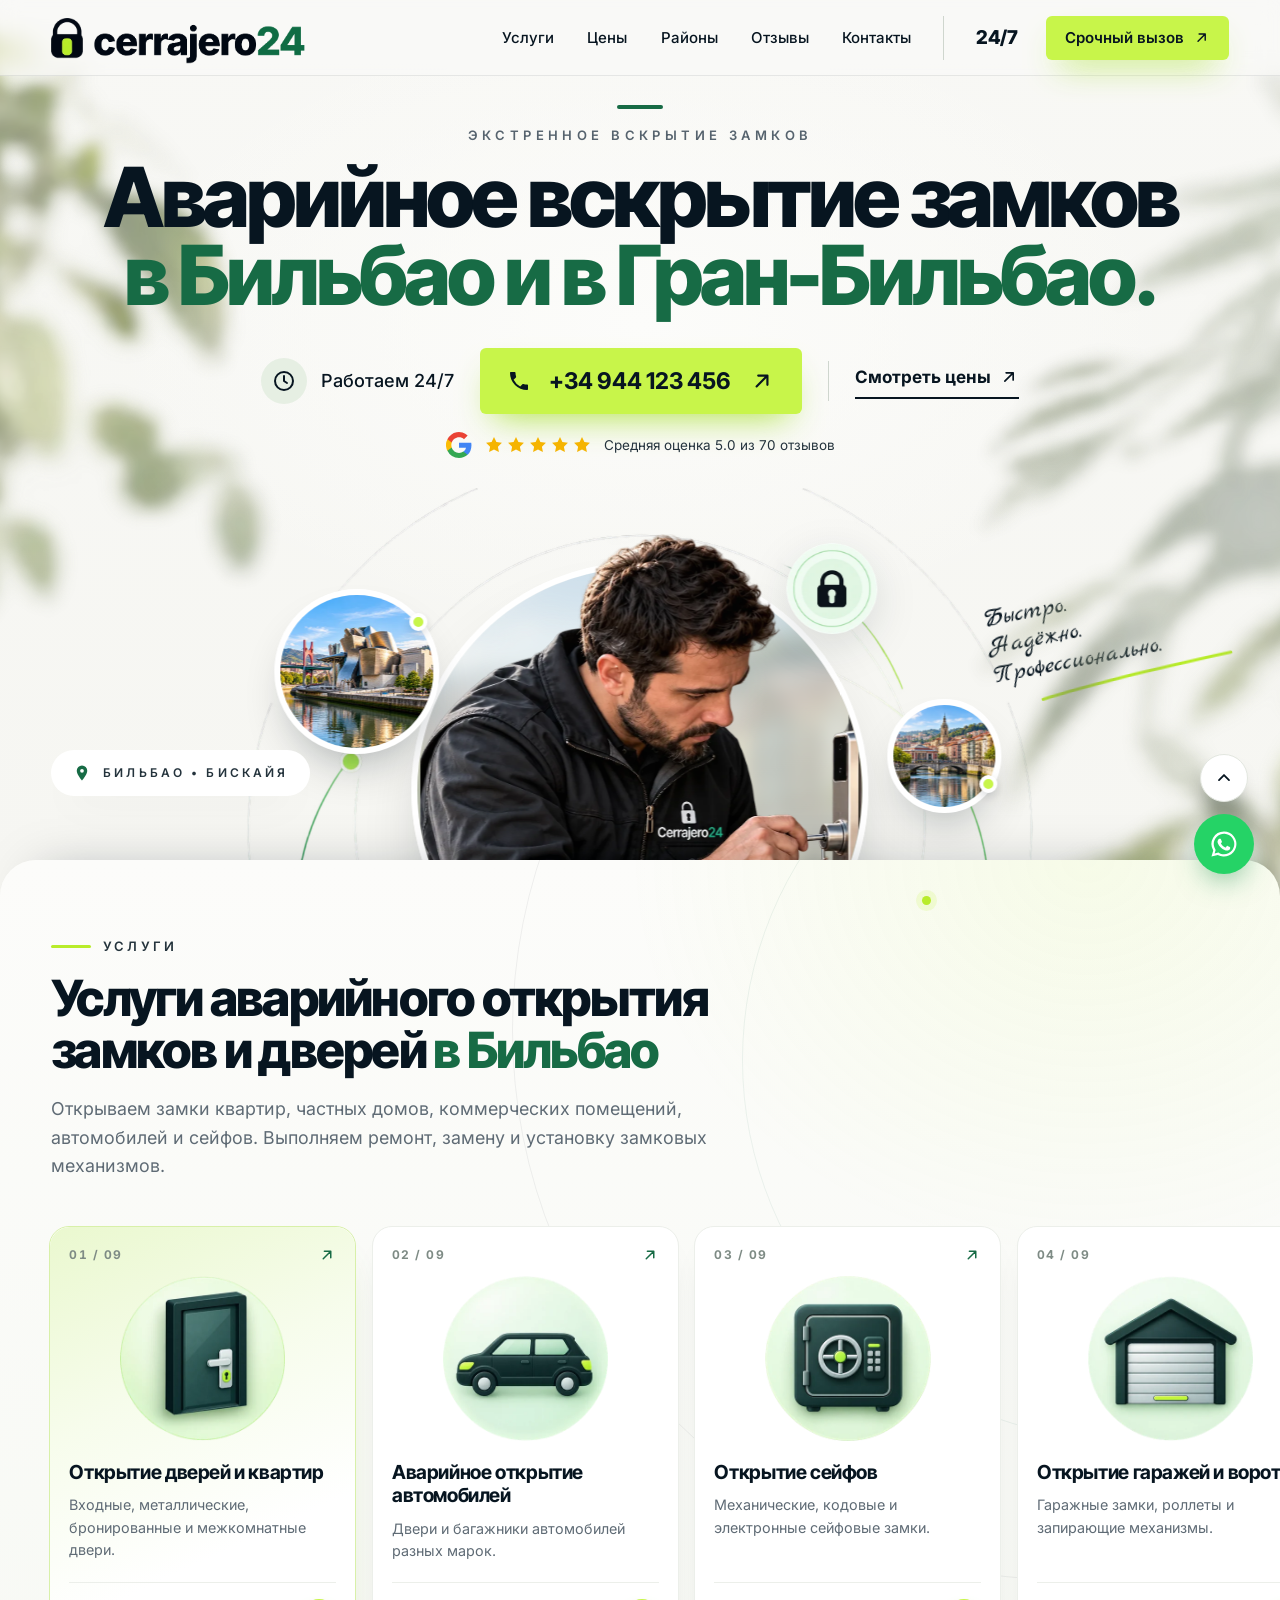
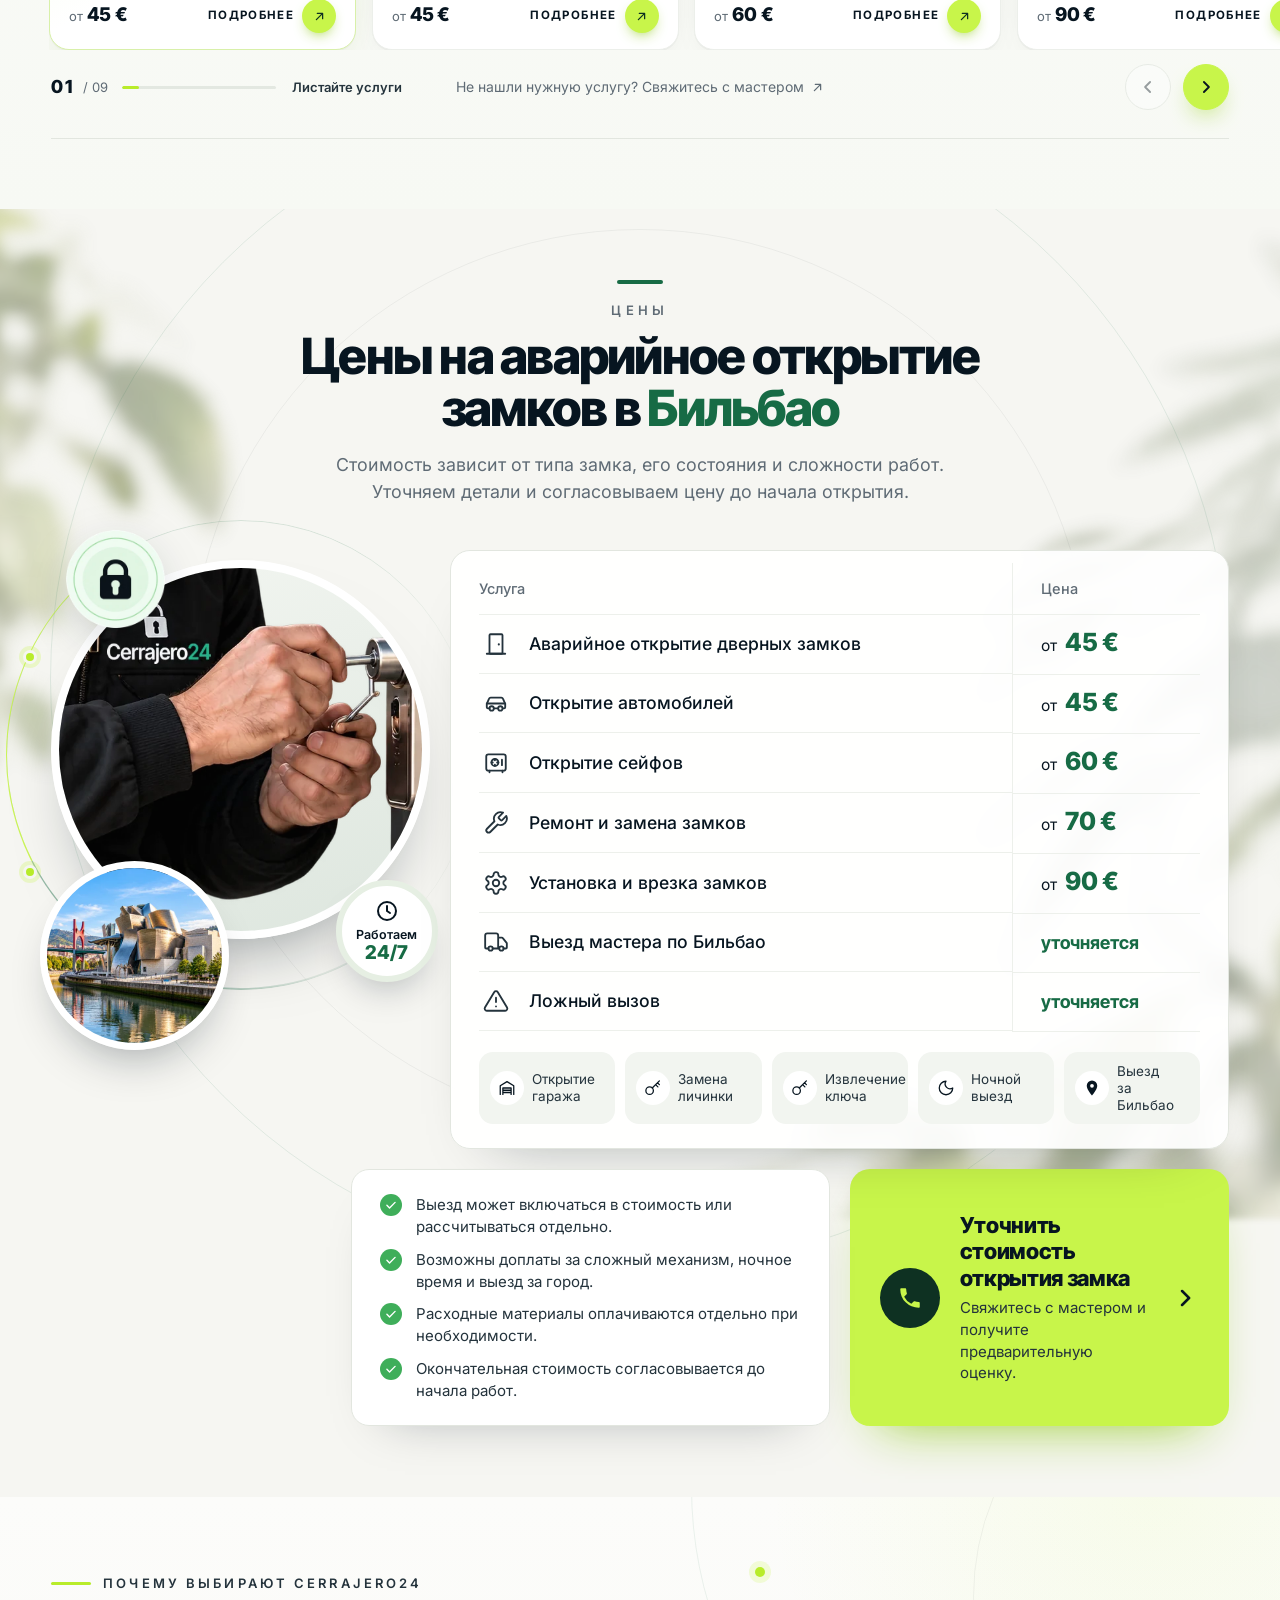
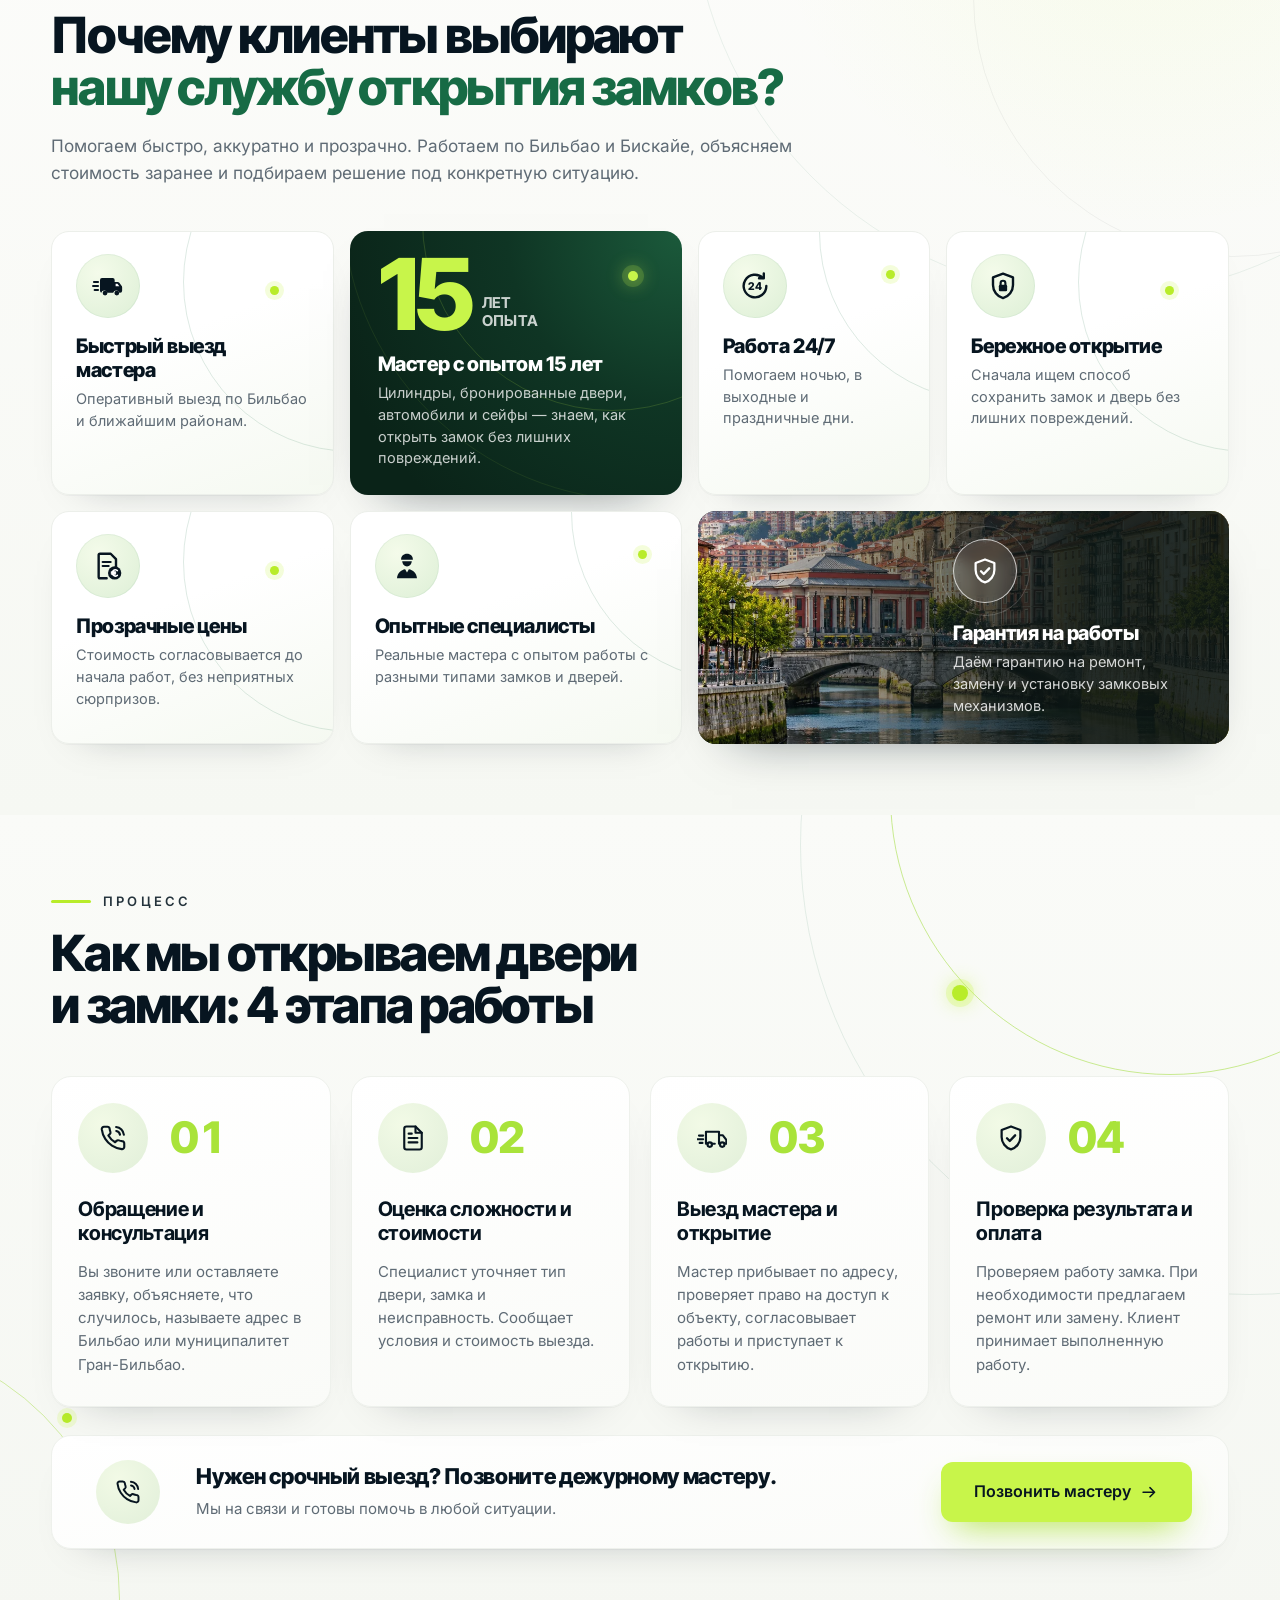
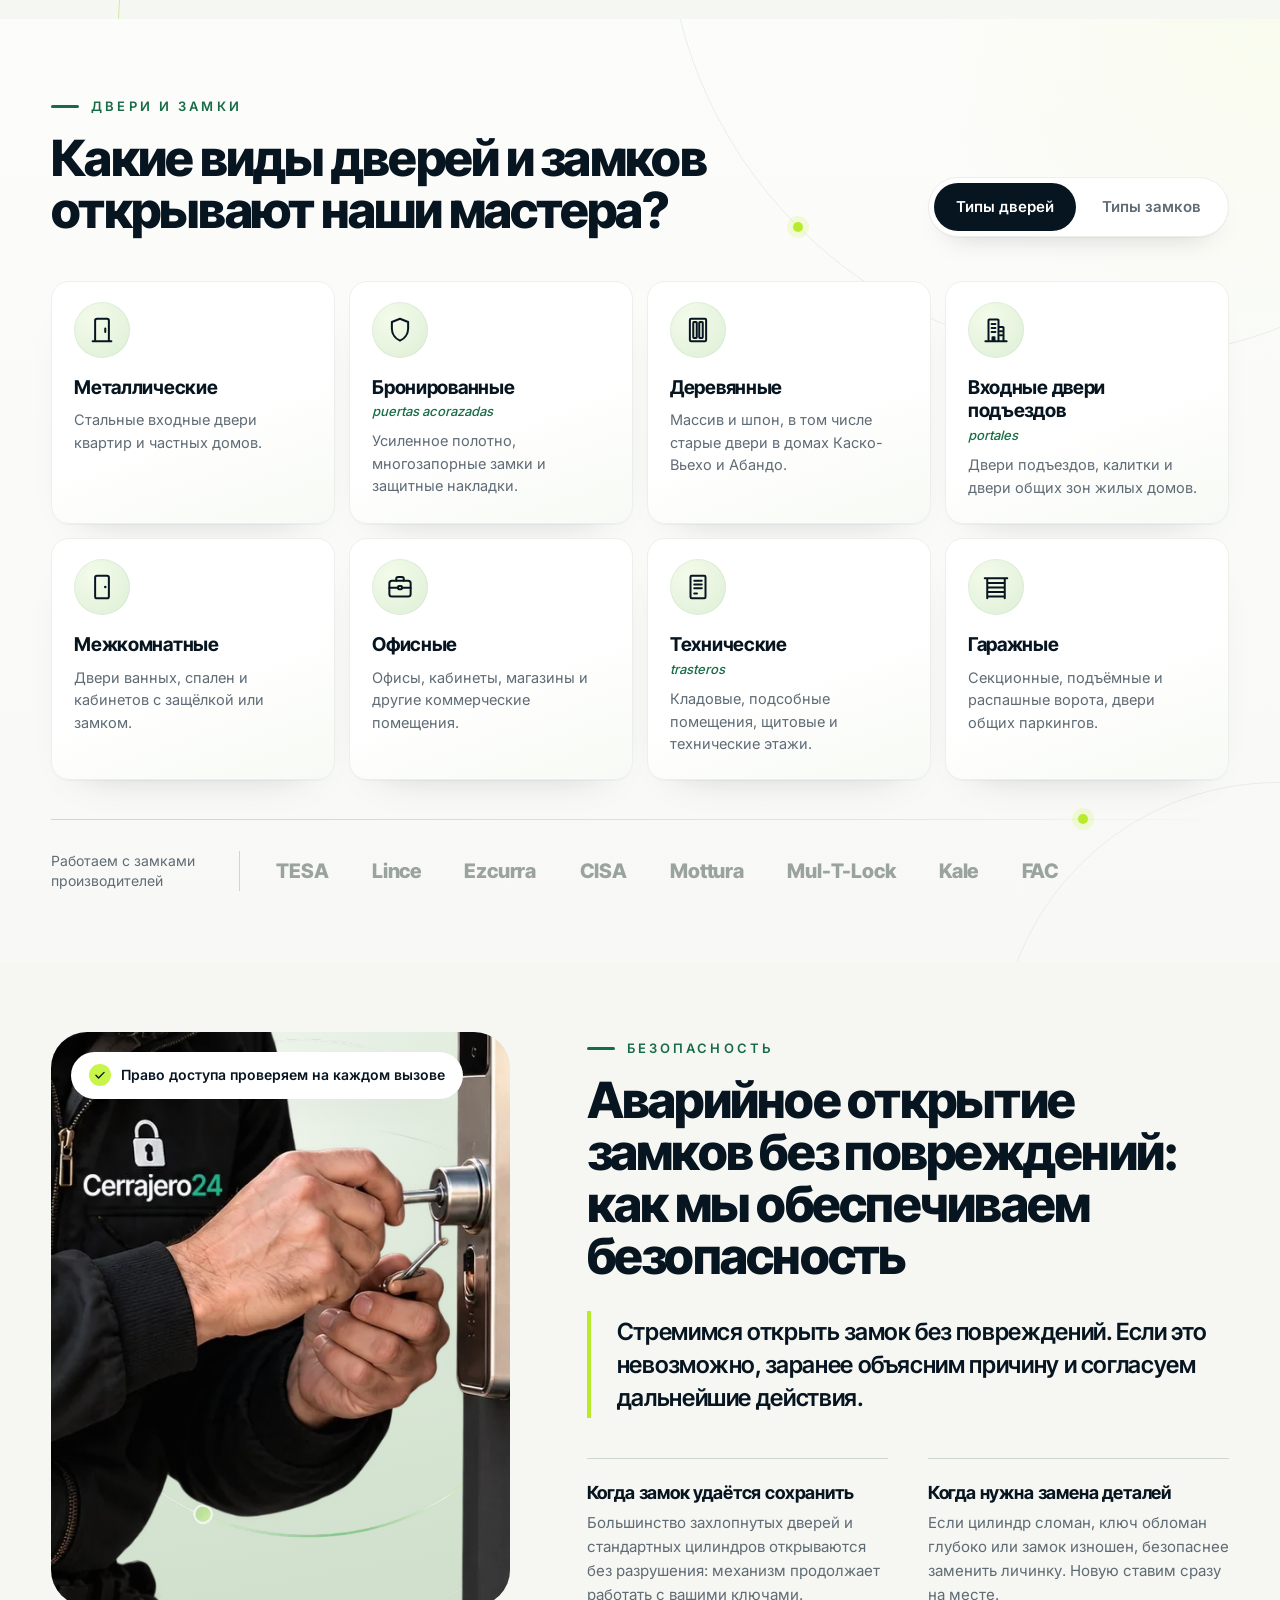
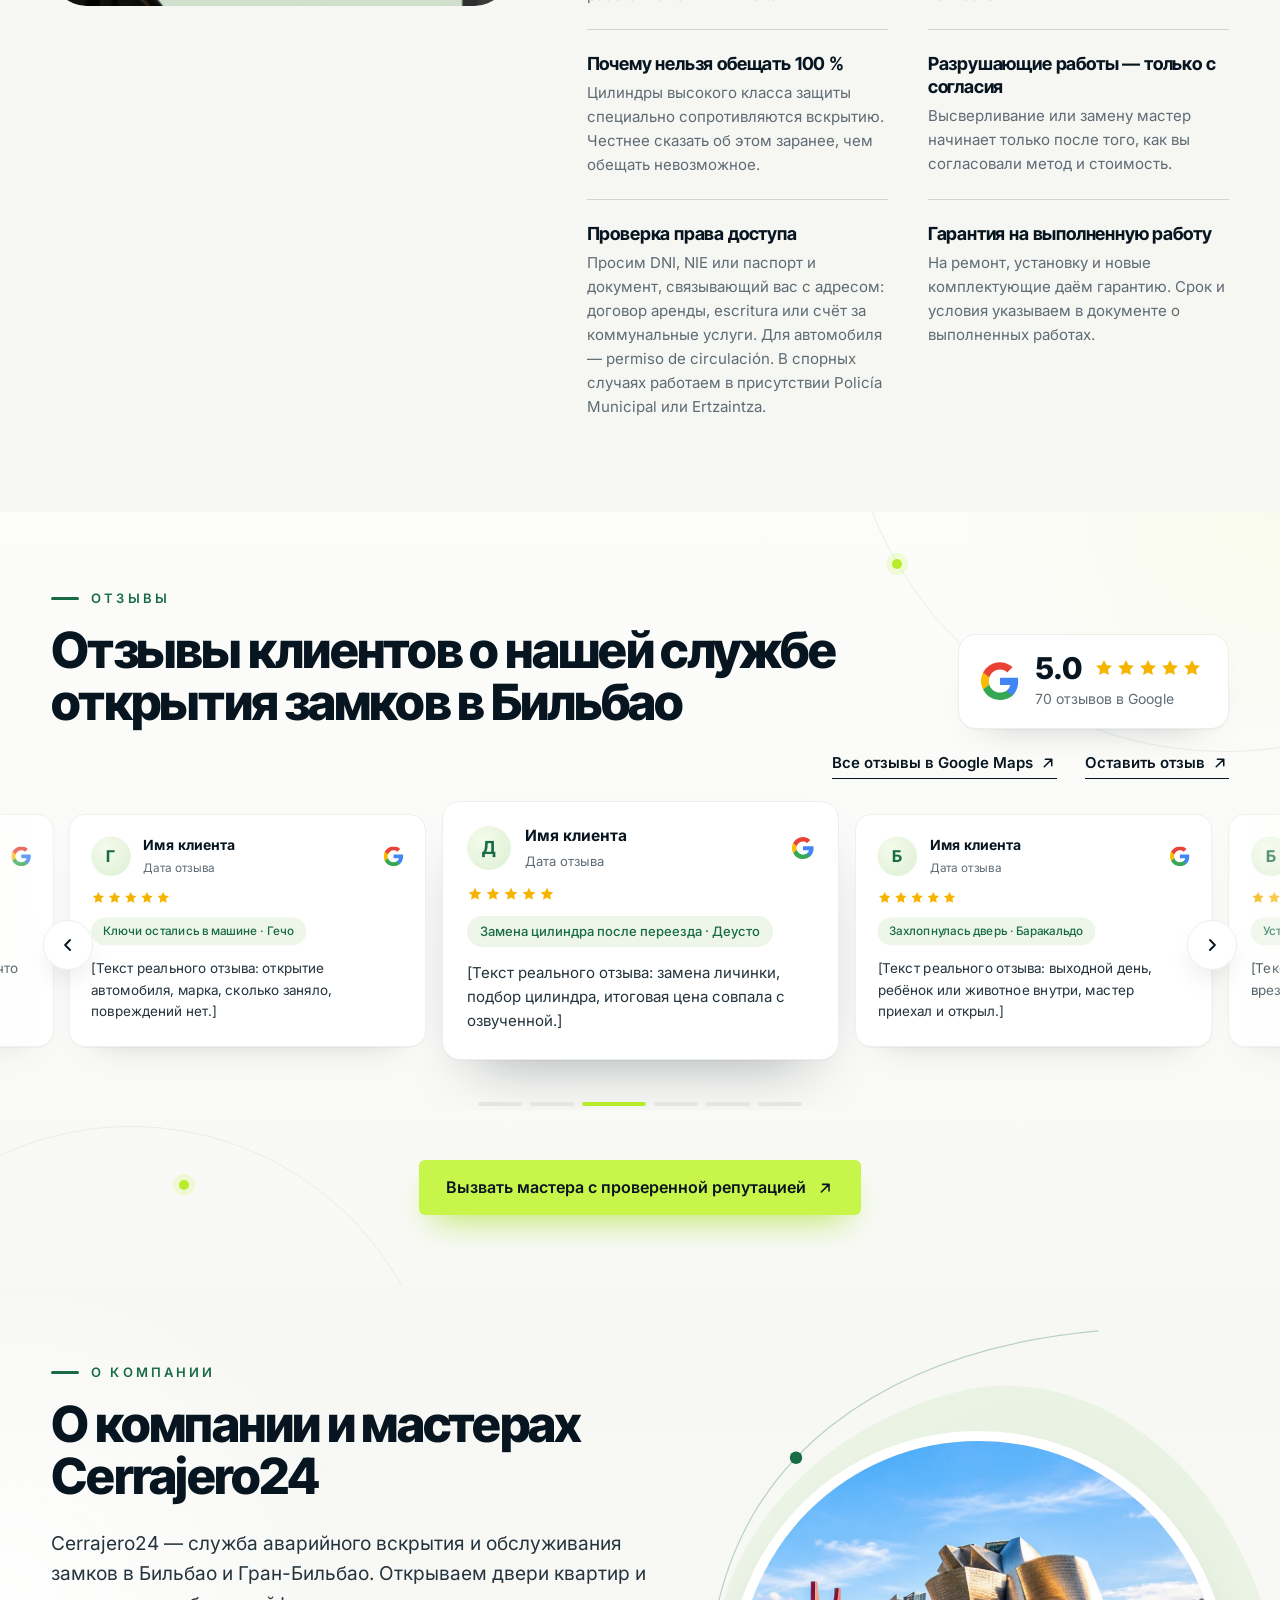
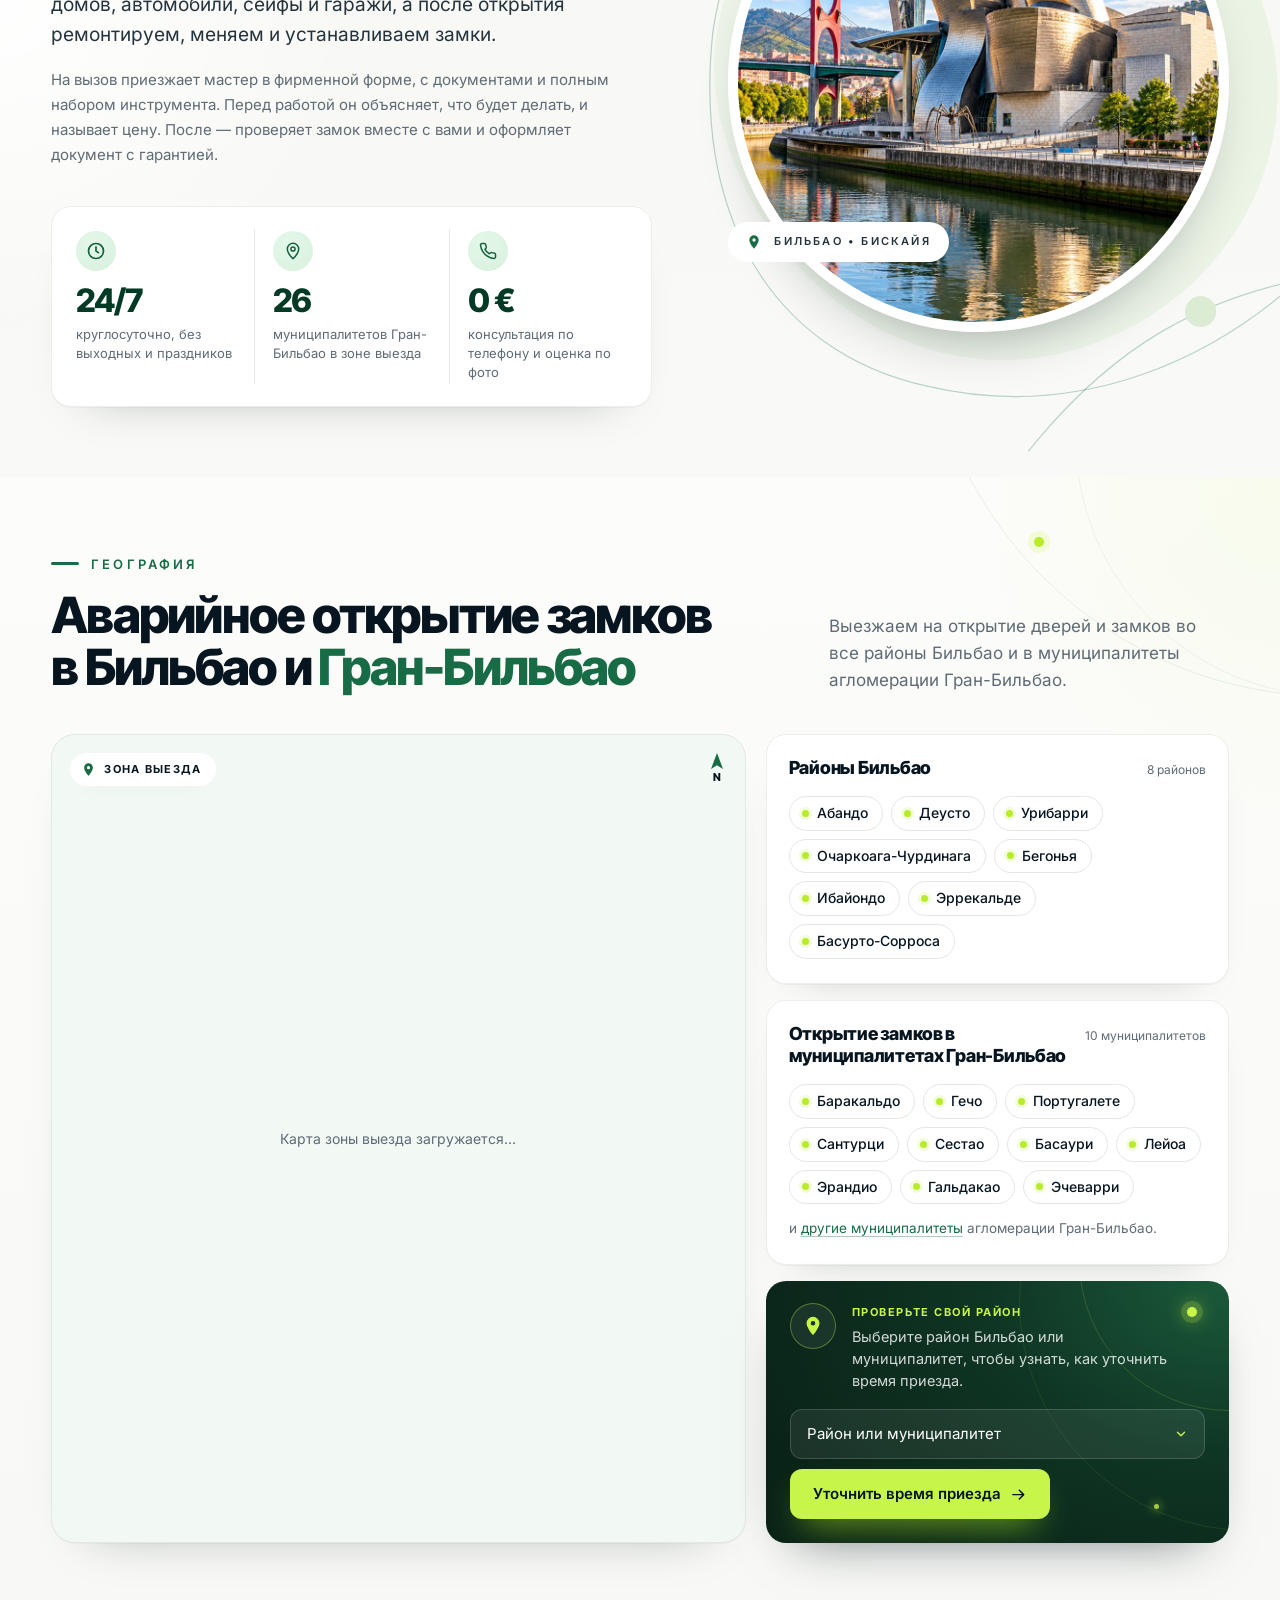
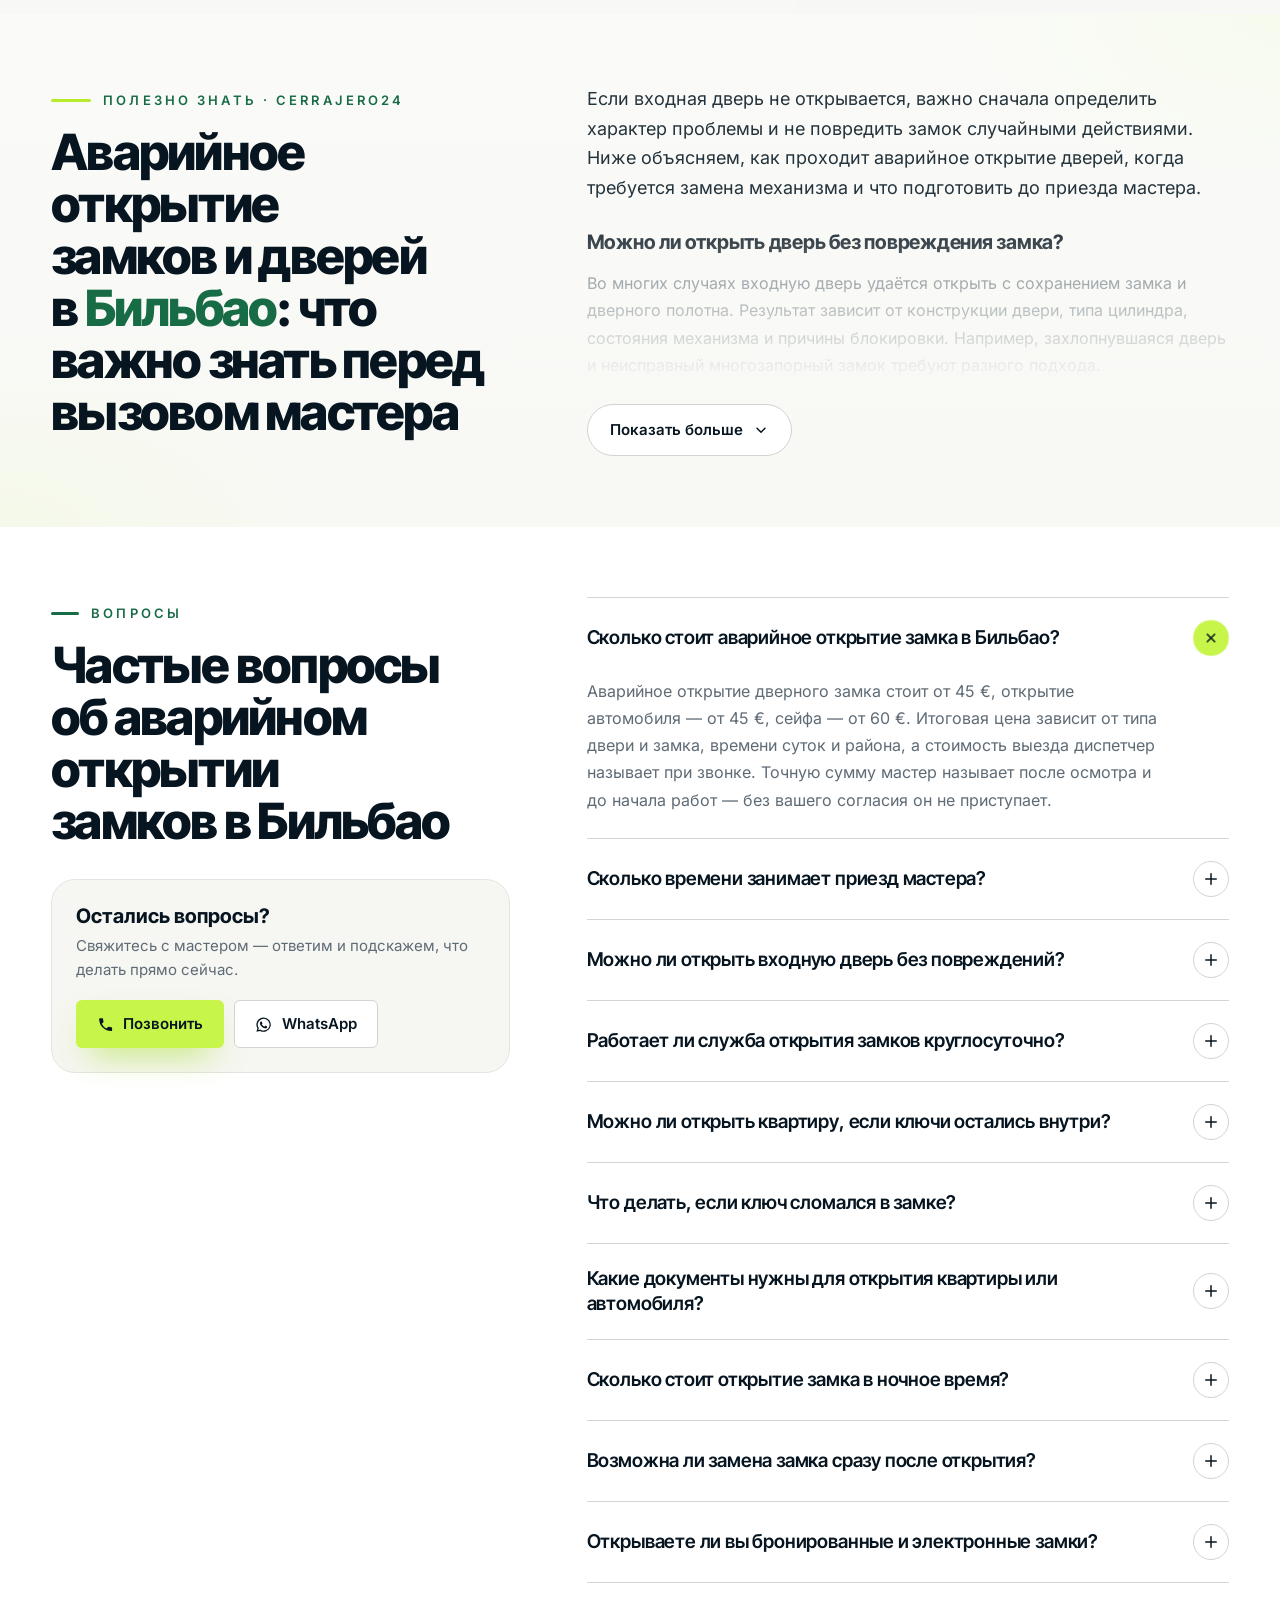
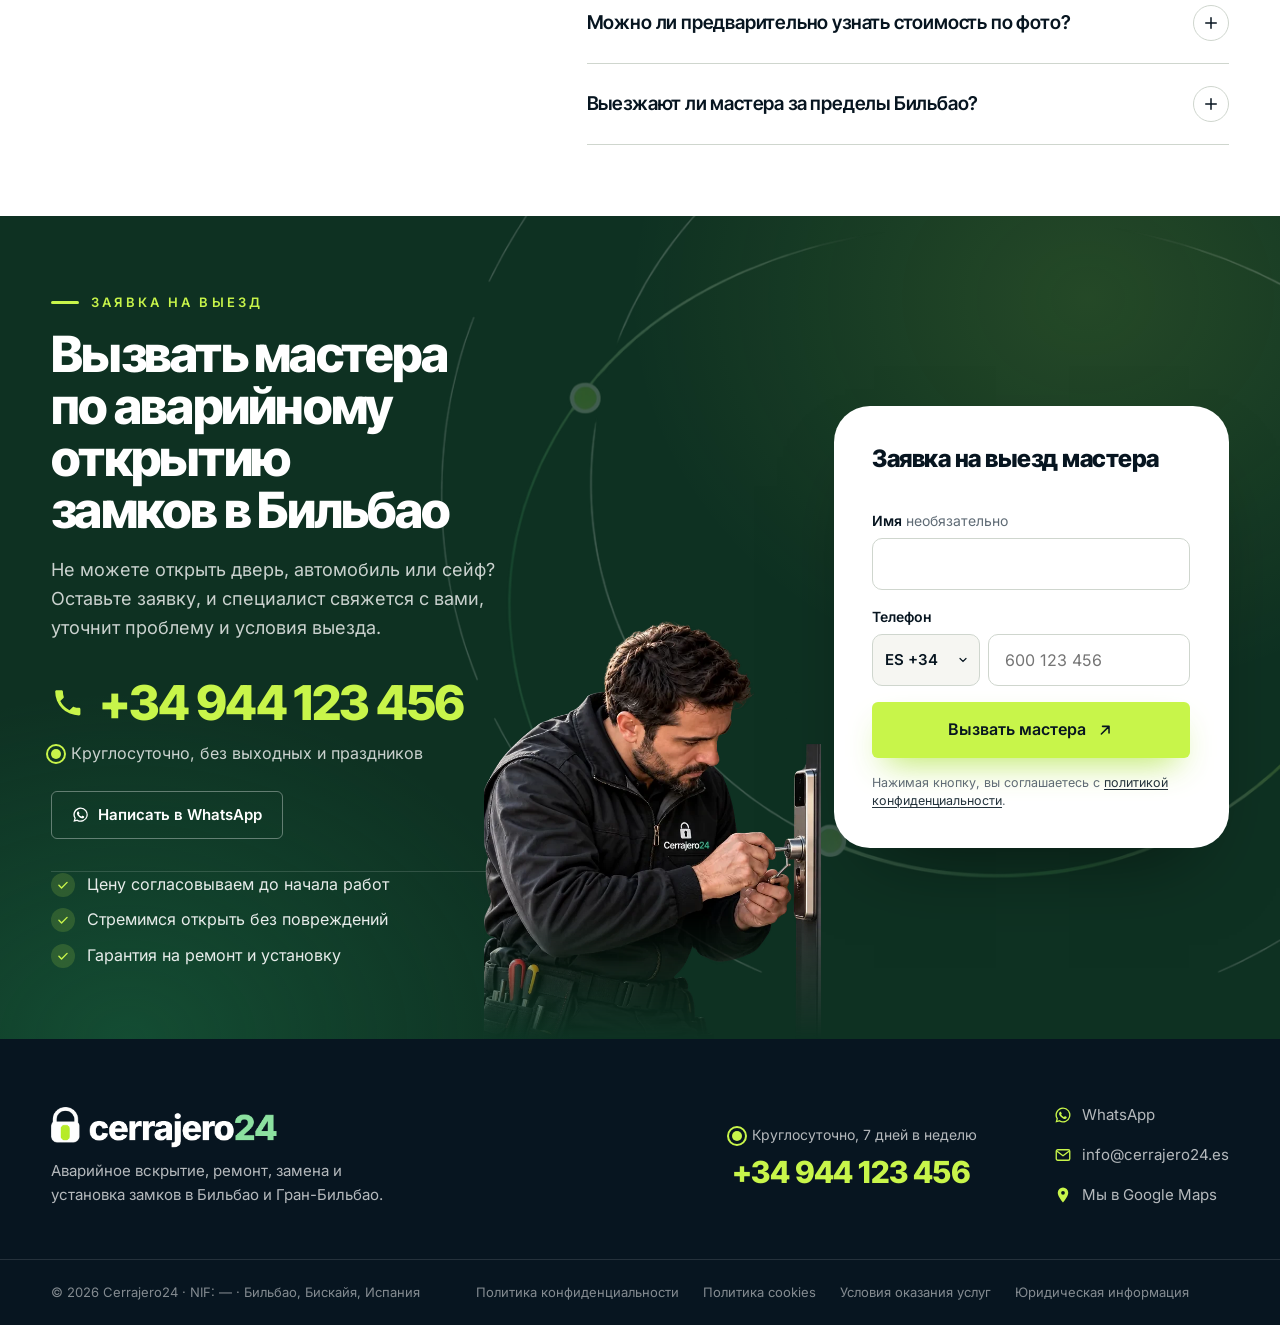
==== index.html @ 5b429f58 "Название Cerrajero24 везде, без переключалки в hero - LockBilbao → Cerrajero24 во всех текстах, titl" ====
<!DOCTYPE html>
<html lang="ru">
<head>
  <meta charset="UTF-8">
  <meta name="viewport" content="width=device-width, initial-scale=1, viewport-fit=cover">

  <!-- TODO: заменить домен cerrajero24.es на реальный во всех мета-тегах, schema.org, robots.txt и sitemap.xml -->
  <title>Аварийное вскрытие замков в Бильбао 24/7 — Cerrajero24</title>
  <meta name="description" content="Аварийное вскрытие замков в Бильбао и Гран-Бильбао круглосуточно. Открываем двери, автомобили, сейфы и гаражи, меняем и ремонтируем замки. Цена — до начала работ.">
  <link rel="canonical" href="https://cerrajero24.es/">
  <meta name="robots" content="index, follow, max-image-preview:large">
  <!-- После перевода: hreflang для испанской версии
  <link rel="alternate" hreflang="es-ES" href="https://cerrajero24.es/">
  <link rel="alternate" hreflang="ru-ES" href="https://cerrajero24.es/ru/">
  <link rel="alternate" hreflang="x-default" href="https://cerrajero24.es/">
  -->

  <meta name="geo.region" content="ES-BI">
  <meta name="geo.placename" content="Bilbao">
  <meta name="geo.position" content="43.2630;-2.9350">
  <meta name="ICBM" content="43.2630, -2.9350">

  <meta property="og:type" content="website">
  <meta property="og:locale" content="ru_RU">
  <meta property="og:site_name" content="Cerrajero24">
  <meta property="og:title" content="Аварийное вскрытие замков в Бильбао 24/7 — Cerrajero24">
  <meta property="og:description" content="Открываем двери, автомобили, сейфы и гаражи в Бильбао и Гран-Бильбао. Круглосуточно, цена — до начала работ.">
  <meta property="og:url" content="https://cerrajero24.es/">
  <meta property="og:image" content="https://cerrajero24.es/img/og-image.jpg">
  <meta property="og:image:width" content="1200">
  <meta property="og:image:height" content="630">
  <meta name="twitter:card" content="summary_large_image">

  <meta name="theme-color" content="#F6F6F2">
  <link rel="icon" type="image/png" sizes="32x32" href="img/favicon-32.png">
  <link rel="icon" type="image/png" sizes="192x192" href="img/favicon-192.png">
  <link rel="apple-touch-icon" href="img/apple-touch-icon.png">

  <!-- Шрифты локально (без Google Fonts — GDPR) -->
  <link rel="preload" as="font" type="font/woff2" href="fonts/inter-tight-cyrillic-wght-normal.woff2" crossorigin>
  <link rel="preload" as="font" type="font/woff2" href="fonts/inter-cyrillic-wght-normal.woff2" crossorigin>
  <link rel="preload" as="image" href="img/master.webp" fetchpriority="high">
  <link rel="stylesheet" href="css/style.css">

  <script type="application/ld+json">
  {
    "@context": "https://schema.org",
    "@graph": [
      {
        "@type": "Locksmith",
        "@id": "https://cerrajero24.es/#business",
        "name": "Cerrajero24",
        "url": "https://cerrajero24.es/",
        "logo": "https://cerrajero24.es/img/logo.png",
        "image": "https://cerrajero24.es/img/og-image.jpg",
        "description": "Аварийное вскрытие, ремонт, замена и установка замков в Бильбао и Гран-Бильбао. Круглосуточно.",
        "telephone": "+34944123456",
        "email": "info@cerrajero24.es",
        "priceRange": "€€",
        "currenciesAccepted": "EUR",
        "paymentAccepted": "Cash, Credit Card, Bizum",
        "address": {
          "@type": "PostalAddress",
          "addressLocality": "Bilbao",
          "addressRegion": "Bizkaia",
          "addressCountry": "ES"
        },
        "geo": { "@type": "GeoCoordinates", "latitude": 43.2630, "longitude": -2.9350 },
        "openingHoursSpecification": [{
          "@type": "OpeningHoursSpecification",
          "dayOfWeek": ["Monday","Tuesday","Wednesday","Thursday","Friday","Saturday","Sunday"],
          "opens": "00:00",
          "closes": "23:59"
        }],
        "areaServed": [
          {"@type":"City","name":"Bilbao"},{"@type":"City","name":"Barakaldo"},{"@type":"City","name":"Getxo"},
          {"@type":"City","name":"Portugalete"},{"@type":"City","name":"Santurtzi"},{"@type":"City","name":"Sestao"},
          {"@type":"City","name":"Basauri"},{"@type":"City","name":"Galdakao"},{"@type":"City","name":"Leioa"},
          {"@type":"City","name":"Erandio"},{"@type":"City","name":"Etxebarri"},{"@type":"City","name":"Arrigorriaga"},
          {"@type":"City","name":"Derio"},{"@type":"City","name":"Sondika"},{"@type":"City","name":"Loiu"},
          {"@type":"City","name":"Zamudio"},{"@type":"City","name":"Lezama"},{"@type":"City","name":"Larrabetzu"},
          {"@type":"City","name":"Berango"},{"@type":"City","name":"Alonsotegi"},{"@type":"City","name":"Zaratamo"},
          {"@type":"City","name":"Valle de Trápaga-Trapagaran"},{"@type":"City","name":"Ortuella"},
          {"@type":"City","name":"Abanto y Ciérvana-Abanto Zierbena"},{"@type":"City","name":"Zierbena"},{"@type":"City","name":"Muskiz"}
        ],
        "hasOfferCatalog": {
          "@type": "OfferCatalog",
          "name": "Услуги аварийного открытия замков",
          "itemListElement": [
            {"@type":"Offer","itemOffered":{"@type":"Service","name":"Открытие дверей и квартир"},"priceSpecification":{"@type":"PriceSpecification","minPrice":45,"priceCurrency":"EUR"}},
            {"@type":"Offer","itemOffered":{"@type":"Service","name":"Аварийное открытие автомобилей"},"priceSpecification":{"@type":"PriceSpecification","minPrice":45,"priceCurrency":"EUR"}},
            {"@type":"Offer","itemOffered":{"@type":"Service","name":"Открытие сейфов"},"priceSpecification":{"@type":"PriceSpecification","minPrice":60,"priceCurrency":"EUR"}},
            {"@type":"Offer","itemOffered":{"@type":"Service","name":"Открытие гаражей и ворот"},"priceSpecification":{"@type":"PriceSpecification","minPrice":90,"priceCurrency":"EUR"}},
            {"@type":"Offer","itemOffered":{"@type":"Service","name":"Открытие офисов и помещений"},"priceSpecification":{"@type":"PriceSpecification","minPrice":90,"priceCurrency":"EUR"}},
            {"@type":"Offer","itemOffered":{"@type":"Service","name":"Ремонт дверных замков"},"priceSpecification":{"@type":"PriceSpecification","minPrice":70,"priceCurrency":"EUR"}},
            {"@type":"Offer","itemOffered":{"@type":"Service","name":"Замена замков и личинок"},"priceSpecification":{"@type":"PriceSpecification","minPrice":70,"priceCurrency":"EUR"}},
            {"@type":"Offer","itemOffered":{"@type":"Service","name":"Установка и врезка замков"},"priceSpecification":{"@type":"PriceSpecification","minPrice":90,"priceCurrency":"EUR"}},
            {"@type":"Offer","itemOffered":{"@type":"Service","name":"Извлечение сломанного ключа"},"priceSpecification":{"@type":"PriceSpecification","minPrice":60,"priceCurrency":"EUR"}}
          ]
        }
      },
      {
        "@type": "WebSite",
        "@id": "https://cerrajero24.es/#website",
        "url": "https://cerrajero24.es/",
        "name": "Cerrajero24",
        "inLanguage": "ru"
      },
      {
        "@type": "WebPage",
        "@id": "https://cerrajero24.es/#webpage",
        "url": "https://cerrajero24.es/",
        "name": "Аварийное вскрытие замков в Бильбао 24/7 — Cerrajero24",
        "isPartOf": { "@id": "https://cerrajero24.es/#website" },
        "about": { "@id": "https://cerrajero24.es/#business" },
        "inLanguage": "ru"
      }
    ]
  }
  </script>
  <!-- FAQ_JSONLD:start -->
  <script type="application/ld+json">
{
  "@context": "https://schema.org",
  "@type": "FAQPage",
  "mainEntity": [
    {
      "@type": "Question",
      "name": "Сколько стоит аварийное открытие замка в Бильбао?",
      "acceptedAnswer": {
        "@type": "Answer",
        "text": "Аварийное открытие дверного замка стоит от 45 €, открытие автомобиля — от 45 €, сейфа — от 60 €. Итоговая цена зависит от типа двери и замка, времени суток и района, а стоимость выезда диспетчер называет при звонке. Точную сумму мастер называет после осмотра и до начала работ — без вашего согласия он не приступает."
      }
    },
    {
      "@type": "Question",
      "name": "Сколько времени занимает приезд мастера?",
      "acceptedAnswer": {
        "@type": "Answer",
        "text": "Время зависит от района, времени суток и загрузки дежурных мастеров. Диспетчер называет ориентировочное время приезда сразу при звонке, а если мастер задерживается — предупреждает заранее. Быстрее всего мы приезжаем в центральные районы Бильбао. В отдалённые муниципалитеты Гран-Бильбао, например в Мускис или Ларрабецу, дорога занимает больше времени."
      }
    },
    {
      "@type": "Question",
      "name": "Можно ли открыть входную дверь без повреждений?",
      "acceptedAnswer": {
        "@type": "Answer",
        "text": "В большинстве случаев — да, особенно если дверь захлопнулась на защёлку, а цилиндр исправен. Бронированные двери и замки высокого класса защиты иногда не позволяют сохранить механизм. Мы стремимся открыть замок без повреждений, а если это невозможно, заранее объясняем причину и согласуем дальнейшие действия и стоимость."
      }
    },
    {
      "@type": "Question",
      "name": "Работает ли служба открытия замков круглосуточно?",
      "acceptedAnswer": {
        "@type": "Answer",
        "text": "Да. Мы принимаем заявки и выезжаем 24 часа в сутки, семь дней в неделю, включая выходные и праздничные дни. Ночью, с 22:00 до 08:00, а также в выходные и праздники действует доплата — её размер диспетчер называет при звонке, до выезда мастера."
      }
    },
    {
      "@type": "Question",
      "name": "Можно ли открыть квартиру, если ключи остались внутри?",
      "acceptedAnswer": {
        "@type": "Answer",
        "text": "Да, это одна из самых частых ситуаций. Если дверь захлопнулась, а ключ остался в замке с внутренней стороны, мастер подберёт способ, который подходит именно для такого случая. После открытия мы попросим показать документ, подтверждающий, что вы живёте по этому адресу: DNI, NIE, договор аренды или счёт за коммунальные услуги."
      }
    },
    {
      "@type": "Question",
      "name": "Что делать, если ключ сломался в замке?",
      "acceptedAnswer": {
        "@type": "Answer",
        "text": "Не пытайтесь вытащить обломок шпилькой или клеем: так его можно протолкнуть глубже и повредить цилиндр. Если дверь открыта — не закрывайте её. Позвоните мастеру: он извлечёт обломок специальным инструментом, проверит механизм и, если цилиндр пострадал, предложит заменить его на месте. Извлечение ключа стоит от 60 €."
      }
    },
    {
      "@type": "Question",
      "name": "Какие документы нужны для открытия квартиры или автомобиля?",
      "acceptedAnswer": {
        "@type": "Answer",
        "text": "Для квартиры или дома — документ с фото (DNI, NIE или паспорт) и подтверждение связи с адресом: справка о прописке (empadronamiento), договор аренды, escritura или счёт за коммунальные услуги. Для автомобиля — permiso de circulación или другие документы на машину. Если документы внутри, проверяем их сразу после открытия. В спорных ситуациях работаем в присутствии полиции."
      }
    },
    {
      "@type": "Question",
      "name": "Сколько стоит открытие замка в ночное время?",
      "acceptedAnswer": {
        "@type": "Answer",
        "text": "С 22:00 до 08:00, а также в выходные и праздничные дни к базовой стоимости добавляется доплата — её размер зависит от времени и сложности работ. Полную сумму с учётом доплаты мы называем при звонке — до того, как мастер выедет к вам, чтобы ночной вызов не обернулся неожиданным счётом."
      }
    },
    {
      "@type": "Question",
      "name": "Возможна ли замена замка сразу после открытия?",
      "acceptedAnswer": {
        "@type": "Answer",
        "text": "Да. Мастер возит с собой популярные цилиндры и замки разных классов защиты, поэтому замену обычно выполняем в тот же визит. Если для вашей двери нужна особая модель, например для бронированной двери, подберём её и согласуем время повторного визита. Цену материалов называем до установки."
      }
    },
    {
      "@type": "Question",
      "name": "Открываете ли вы бронированные и электронные замки?",
      "acceptedAnswer": {
        "@type": "Answer",
        "text": "Да, мы работаем с бронированными дверями (puertas acorazadas), многозапорными, кодовыми и электронными замками. Это более сложные вызовы: стоимость начинается от 150 € и зависит от модели и класса защиты. Для электронного замка уточните модель и что именно не работает — разряжена батарея, сбой или механическая поломка."
      }
    },
    {
      "@type": "Question",
      "name": "Можно ли предварительно узнать стоимость по фото?",
      "acceptedAnswer": {
        "@type": "Answer",
        "text": "Да. Отправьте фото замка с обеих сторон двери через форму на сайте или в WhatsApp и коротко опишите ситуацию. Снимки удобно сделать прямо с телефона: снаружи — цилиндр крупным планом, изнутри — ручку и задвижку. Мастер определит тип механизма и назовёт ориентировочную стоимость. Окончательная цена подтверждается на месте после осмотра — до начала работ."
      }
    },
    {
      "@type": "Question",
      "name": "Выезжают ли мастера за пределы Бильбао?",
      "acceptedAnswer": {
        "@type": "Answer",
        "text": "Да, мы работаем во всех 26 муниципалитетах Гран-Бильбао: на левом берегу (Баракальдо, Сестао, Португалете, Сантурци), на правом (Гечо, Лейоа, Эрандио), в долине Асуа, в Басаури, Гальдакао и других. Стоимость выезда за пределы Бильбао зависит от расстояния — диспетчер назовёт её при звонке."
      }
    }
  ]
}
  </script>
  <!-- FAQ_JSONLD:end -->
</head>
<body>

<svg class="sprite" aria-hidden="true" focusable="false" xmlns="http://www.w3.org/2000/svg">
  <symbol id="i-arrow" viewBox="0 0 24 24"><path d="M7 17 17 7M8.5 7H17v8.5" fill="none" stroke="currentColor" stroke-width="2" stroke-linecap="round" stroke-linejoin="round"/></symbol>
  <symbol id="i-arrow-right" viewBox="0 0 24 24"><path d="M4 12h15M13 6l6 6-6 6" fill="none" stroke="currentColor" stroke-width="2" stroke-linecap="round" stroke-linejoin="round"/></symbol>
  <symbol id="i-phone" viewBox="0 0 24 24"><path fill="currentColor" d="M6.6 10.8a15.2 15.2 0 0 0 6.6 6.6l2.2-2.2c.3-.3.7-.4 1-.2 1.1.4 2.3.6 3.6.6.6 0 1 .4 1 1V20c0 .6-.4 1-1 1A17 17 0 0 1 3 4c0-.6.4-1 1-1h3.5c.6 0 1 .4 1 1 0 1.3.2 2.5.6 3.6.1.3 0 .7-.2 1z"/></symbol>
  <symbol id="i-clock" viewBox="0 0 24 24"><circle cx="12" cy="12" r="9" fill="none" stroke="currentColor" stroke-width="2"/><path d="M12 7v5l3 2" fill="none" stroke="currentColor" stroke-width="2" stroke-linecap="round" stroke-linejoin="round"/></symbol>
  <symbol id="i-pin" viewBox="0 0 24 24"><path fill="currentColor" d="M12 2a7 7 0 0 0-7 7c0 5.2 7 13 7 13s7-7.8 7-13a7 7 0 0 0-7-7zm0 9.5A2.5 2.5 0 1 1 12 6.5a2.5 2.5 0 0 1 0 5z"/></symbol>
  <symbol id="i-star" viewBox="0 0 24 24"><path fill="currentColor" d="m12 2.5 2.9 6 6.6.9-4.8 4.6 1.2 6.5L12 17.4l-5.9 3.1 1.2-6.5L2.5 9.4l6.6-.9z"/></symbol>
  <symbol id="i-check" viewBox="0 0 24 24"><path d="m5 12.5 4.5 4.5L19 7.5" fill="none" stroke="currentColor" stroke-width="2.4" stroke-linecap="round" stroke-linejoin="round"/></symbol>
  <symbol id="i-chev-left" viewBox="0 0 24 24"><path d="M14.5 6 8.5 12l6 6" fill="none" stroke="currentColor" stroke-width="2.2" stroke-linecap="round" stroke-linejoin="round"/></symbol>
  <symbol id="i-chev-right" viewBox="0 0 24 24"><path d="m9.5 6 6 6-6 6" fill="none" stroke="currentColor" stroke-width="2.2" stroke-linecap="round" stroke-linejoin="round"/></symbol>
  <symbol id="i-door" viewBox="0 0 24 24"><g fill="none" stroke="currentColor" stroke-width="1.7" stroke-linecap="round" stroke-linejoin="round"><rect x="6" y="3" width="12" height="18" rx="1"/><path d="M3.5 21h17"/></g><circle cx="14.6" cy="12.4" r="1" fill="currentColor"/></symbol>
  <symbol id="i-car" viewBox="0 0 24 24"><g fill="none" stroke="currentColor" stroke-width="1.7" stroke-linecap="round" stroke-linejoin="round"><path d="M3.5 16v-3.2L5.6 8a1.6 1.6 0 0 1 1.5-1h9.8a1.6 1.6 0 0 1 1.5 1l2.1 4.8V16a1 1 0 0 1-1 1h-1M6 17H4.5a1 1 0 0 1-1-1"/><path d="M3.5 12.5h17M10 17h4"/><circle cx="8" cy="17" r="2"/><circle cx="16" cy="17" r="2"/></g></symbol>
  <symbol id="i-safe" viewBox="0 0 24 24"><g fill="none" stroke="currentColor" stroke-width="1.7" stroke-linecap="round" stroke-linejoin="round"><rect x="3" y="4" width="18" height="15" rx="2"/><circle cx="11" cy="11.5" r="3.2"/><path d="M11 8.3v1.2M11 13.5v1.2M7.8 11.5H9M13 11.5h1.2M17.5 9v5M6 19v1.5M18 19v1.5"/></g></symbol>
  <symbol id="i-wrench" viewBox="0 0 24 24"><path fill="none" stroke="currentColor" stroke-width="1.7" stroke-linecap="round" stroke-linejoin="round" d="M14.7 6.3a1 1 0 0 0 0 1.4l1.6 1.6a1 1 0 0 0 1.4 0l3.8-3.8a6 6 0 0 1-7.9 7.9l-6.9 6.9a2.1 2.1 0 0 1-3-3l6.9-6.9a6 6 0 0 1 7.9-7.9z"/></symbol>
  <symbol id="i-gear" viewBox="0 0 24 24"><g fill="none" stroke="currentColor" stroke-width="1.7" stroke-linecap="round" stroke-linejoin="round"><path d="M12.2 2h-.4a2 2 0 0 0-2 2v.2a2 2 0 0 1-1 1.7l-.4.3a2 2 0 0 1-2 0l-.2-.1a2 2 0 0 0-2.7.7l-.2.4a2 2 0 0 0 .7 2.7l.2.1a2 2 0 0 1 1 1.7v.5a2 2 0 0 1-1 1.7l-.2.1a2 2 0 0 0-.7 2.7l.2.4a2 2 0 0 0 2.7.7l.2-.1a2 2 0 0 1 2 0l.4.3a2 2 0 0 1 1 1.7v.2a2 2 0 0 0 2 2h.4a2 2 0 0 0 2-2v-.2a2 2 0 0 1 1-1.7l.4-.3a2 2 0 0 1 2 0l.2.1a2 2 0 0 0 2.7-.7l.2-.4a2 2 0 0 0-.7-2.7l-.2-.1a2 2 0 0 1-1-1.7v-.5a2 2 0 0 1 1-1.7l.2-.1a2 2 0 0 0 .7-2.7l-.2-.4a2 2 0 0 0-2.7-.7l-.2.1a2 2 0 0 1-2 0l-.4-.3a2 2 0 0 1-1-1.7V4a2 2 0 0 0-2-2z"/><circle cx="12" cy="12" r="3"/></g></symbol>
  <symbol id="i-truck" viewBox="0 0 24 24"><g fill="none" stroke="currentColor" stroke-width="1.7" stroke-linecap="round" stroke-linejoin="round"><path d="M14 18V6a2 2 0 0 0-2-2H4a2 2 0 0 0-2 2v11a1 1 0 0 0 1 1h2M15 18H9M19 18h2a1 1 0 0 0 1-1v-3.6a1 1 0 0 0-.2-.6l-3.5-4.4a1 1 0 0 0-.8-.4H14"/><circle cx="17" cy="18" r="2"/><circle cx="7" cy="18" r="2"/></g></symbol>
  <symbol id="i-warning" viewBox="0 0 24 24"><g fill="none" stroke="currentColor" stroke-width="1.7" stroke-linecap="round" stroke-linejoin="round"><path d="M10.3 3.9 1.8 18a2 2 0 0 0 1.7 3h17a2 2 0 0 0 1.7-3L13.7 3.9a2 2 0 0 0-3.4 0z"/><path d="M12 9v4M12 17h.01"/></g></symbol>
  <symbol id="i-garage" viewBox="0 0 24 24"><g fill="none" stroke="currentColor" stroke-width="1.7" stroke-linecap="round" stroke-linejoin="round"><path d="M3 20.5V9l9-5.5L21 9v11.5"/><path d="M6.5 20.5V12h11v8.5M6.5 15h11M6.5 18h11"/></g></symbol>
  <symbol id="i-key" viewBox="0 0 24 24"><g fill="none" stroke="currentColor" stroke-width="1.7" stroke-linecap="round" stroke-linejoin="round"><circle cx="7.5" cy="15.5" r="5"/><path d="m11 12 9.5-9.5M15.5 7.5l3 3M18 5l2.5 2.5"/></g></symbol>
  <symbol id="i-moon" viewBox="0 0 24 24"><path fill="none" stroke="currentColor" stroke-width="1.7" stroke-linecap="round" stroke-linejoin="round" d="M12 3a6.5 6.5 0 0 0 9 9 9 9 0 1 1-9-9z"/></symbol>
  <symbol id="i-van" viewBox="0 0 24 24"><path fill="currentColor" d="M6 7.5A1.5 1.5 0 0 1 7.5 6h8A1.5 1.5 0 0 1 17 7.5V9h2.3c.5 0 .9.2 1.2.6l1.8 2.4c.2.3.3.6.3.9v2.6a1.5 1.5 0 0 1-1.5 1.5h-.6a2.4 2.4 0 0 0-4.6 0h-4.4a2.4 2.4 0 0 0-4.6 0H7.5A1.5 1.5 0 0 1 6 15.5z"/><path fill="#fff" d="M17.7 10.3h1.4l1.4 1.9h-2.8z"/><circle cx="9.8" cy="17.3" r="1.8" fill="currentColor"/><circle cx="18.6" cy="17.3" r="1.8" fill="currentColor"/><path d="M1.5 9h3M.8 12h3.7M2 15h2.5" fill="none" stroke="currentColor" stroke-width="1.6" stroke-linecap="round"/></symbol>
  <symbol id="i-clock24" viewBox="0 0 24 24"><path d="M20.5 12a8.5 8.5 0 1 1-2.5-6" fill="none" stroke="currentColor" stroke-width="1.8" stroke-linecap="round"/><path d="M18.6 2.6v3.6h-3.6" fill="none" stroke="currentColor" stroke-width="1.8" stroke-linecap="round" stroke-linejoin="round"/><text x="12.2" y="15.3" text-anchor="middle" font-size="8" font-weight="800" fill="currentColor" font-family="Inter Tight, Inter, Arial, sans-serif">24</text></symbol>
  <symbol id="i-shield-lock" viewBox="0 0 24 24"><path d="M12 2.8 4.5 5.6v5.6c0 4.6 3.1 8.6 7.5 9.9 4.4-1.3 7.5-5.3 7.5-9.9V5.6z" fill="none" stroke="currentColor" stroke-width="1.8" stroke-linejoin="round"/><path d="M10.2 11.2V9.9a1.8 1.8 0 0 1 3.6 0v1.3" fill="none" stroke="currentColor" stroke-width="1.6"/><rect x="8.9" y="11.1" width="6.2" height="4.9" rx="1" fill="currentColor"/></symbol>
  <symbol id="i-doc-euro" viewBox="0 0 24 24"><path d="M6 2.8h8l4 4V13M11 21.2H6a1 1 0 0 1-1-1V3.8a1 1 0 0 1 1-1" fill="none" stroke="currentColor" stroke-width="1.8" stroke-linecap="round" stroke-linejoin="round"/><path d="M8 9h6M8 12h4.5" fill="none" stroke="currentColor" stroke-width="1.6" stroke-linecap="round"/><circle cx="17" cy="17.2" r="5" fill="currentColor"/><path d="M19 15.4a2.3 2.3 0 1 0 0 3.6M14.6 16.6h3M14.6 17.9h3" fill="none" stroke="#fff" stroke-width="1.2" stroke-linecap="round"/></symbol>
  <symbol id="i-worker" viewBox="0 0 24 24"><path fill="currentColor" d="M12 2.8c-2.6 0-4.4 1.8-4.4 4.1v.4h8.8v-.4c0-2.3-1.8-4.1-4.4-4.1z"/><path fill="currentColor" d="M8.4 8.4h7.2c-.2 2.2-1.7 3.9-3.6 3.9s-3.4-1.7-3.6-3.9zM4.5 21.2c.2-3.9 3.2-6.4 6.1-6.8l1.4 2.4 1.4-2.4c2.9.4 5.9 2.9 6.1 6.8z"/></symbol>
  <symbol id="i-shield-check" viewBox="0 0 24 24"><path d="M12 2.8 4.5 5.6v5.6c0 4.6 3.1 8.6 7.5 9.9 4.4-1.3 7.5-5.3 7.5-9.9V5.6z" fill="none" stroke="currentColor" stroke-width="1.8" stroke-linejoin="round"/><path d="m8.8 12.2 2.2 2.2 4.3-4.5" fill="none" stroke="currentColor" stroke-width="1.9" stroke-linecap="round" stroke-linejoin="round"/></symbol>
  <symbol id="i-phone-ring" viewBox="0 0 24 24"><g fill="none" stroke="currentColor" stroke-width="1.7" stroke-linecap="round" stroke-linejoin="round"><path d="M21 16.4v2.7a1.8 1.8 0 0 1-2 1.8 17.8 17.8 0 0 1-7.8-2.8 17.6 17.6 0 0 1-5.4-5.4A17.8 17.8 0 0 1 3 4.9 1.8 1.8 0 0 1 4.8 3h2.7a1.8 1.8 0 0 1 1.8 1.5c.1.9.3 1.7.6 2.5a1.8 1.8 0 0 1-.4 1.9L8.3 10a14.4 14.4 0 0 0 5.4 5.4l1.1-1.1a1.8 1.8 0 0 1 1.9-.4c.8.3 1.6.5 2.5.6a1.8 1.8 0 0 1 1.8 1.9z"/><path d="M14.5 3.2a6.8 6.8 0 0 1 6.2 6.2M14.6 6.4a3.6 3.6 0 0 1 3 3"/></g></symbol>
  <symbol id="i-doc" viewBox="0 0 24 24"><g fill="none" stroke="currentColor" stroke-width="1.7" stroke-linecap="round" stroke-linejoin="round"><path d="M14 2.8H6.8a1.8 1.8 0 0 0-1.8 1.8v14.8a1.8 1.8 0 0 0 1.8 1.8h10.4a1.8 1.8 0 0 0 1.8-1.8V7.8z"/><path d="M14 2.8v5h5M8.5 12h7M8.5 15.5h7M8.5 8.5h2.5"/></g></symbol>
  <symbol id="i-van-line" viewBox="0.6 4.2 21.4 15"><g fill="none" stroke="currentColor" stroke-width="1.5" stroke-linecap="round" stroke-linejoin="round"><path d="M7 7.2h9.3v8.6M7 7.2v8.6h1.3M16.3 9.7h2.6l2.6 3.3v2.8h-1.3M13.3 15.8H11"/><circle cx="9.7" cy="16.4" r="1.6"/><circle cx="18.6" cy="16.4" r="1.6"/><path d="M2 10h3M1 12.6h4M2.5 15.2h2"/></g></symbol>
  <symbol id="i-plus" viewBox="0 0 24 24"><path d="M12 5v14M5 12h14" fill="none" stroke="currentColor" stroke-width="2" stroke-linecap="round"/></symbol>
  <symbol id="i-camera" viewBox="0 0 24 24"><path d="M4 8h3l2-3h6l2 3h3a1 1 0 0 1 1 1v10a1 1 0 0 1-1 1H4a1 1 0 0 1-1-1V9a1 1 0 0 1 1-1z" fill="none" stroke="currentColor" stroke-width="1.8" stroke-linejoin="round"/><circle cx="12" cy="13.5" r="3.5" fill="none" stroke="currentColor" stroke-width="1.8"/></symbol>
  <symbol id="i-mail" viewBox="0 0 24 24"><rect x="3" y="5" width="18" height="14" rx="2" fill="none" stroke="currentColor" stroke-width="1.8"/><path d="m4 7 8 6 8-6" fill="none" stroke="currentColor" stroke-width="1.8" stroke-linejoin="round"/></symbol>
  <symbol id="i-close" viewBox="0 0 24 24"><path d="M6 6l12 12M18 6 6 18" fill="none" stroke="currentColor" stroke-width="2" stroke-linecap="round"/></symbol>
  <symbol id="i-wa" viewBox="0 0 24 24"><path fill="currentColor" d="M12 2a10 10 0 0 0-8.6 15.1L2 22l5-1.3A10 10 0 1 0 12 2zm0 18.2c-1.5 0-3-.4-4.2-1.2l-.3-.2-3 .8.8-2.9-.2-.3A8.2 8.2 0 1 1 12 20.2z"/><path fill="currentColor" d="M16.6 14.3c-.3-.1-1.5-.7-1.7-.8-.2-.1-.4-.1-.6.1l-.8 1c-.1.2-.3.2-.5.1a6.7 6.7 0 0 1-3.4-2.9c-.3-.4.3-.4.7-1.4.1-.2 0-.3 0-.4l-.8-1.8c-.2-.5-.4-.4-.6-.4h-.5c-.2 0-.4.1-.7.3-.2.3-.9.9-.9 2.1s.9 2.4 1 2.6c.1.2 1.8 2.7 4.3 3.8 1.6.7 2.2.7 3 .6.5-.1 1.5-.6 1.7-1.2.2-.6.2-1.1.1-1.2z"/></symbol>
  <symbol id="i-google" viewBox="0 0 24 24"><path fill="#4285F4" d="M23.5 12.3c0-.8-.1-1.6-.2-2.3H12v4.5h6.5a5.6 5.6 0 0 1-2.4 3.6v3h3.9c2.2-2.1 3.5-5.2 3.5-8.8z"/><path fill="#34A853" d="M12 24c3.2 0 6-1.1 7.9-2.9l-3.9-3c-1.1.7-2.4 1.2-4 1.2-3.1 0-5.8-2.1-6.7-5H1.3v3.1A12 12 0 0 0 12 24z"/><path fill="#FBBC05" d="M5.3 14.3a7.2 7.2 0 0 1 0-4.6V6.6h-4a12 12 0 0 0 0 10.8z"/><path fill="#EA4335" d="M12 4.8c1.8 0 3.4.6 4.6 1.8l3.4-3.4A12 12 0 0 0 1.3 6.6l4 3.1C6.2 6.9 8.9 4.8 12 4.8z"/></symbol>
  <symbol id="i-pin-line" viewBox="0 0 24 24"><g fill="none" stroke="currentColor" stroke-width="1.8" stroke-linecap="round" stroke-linejoin="round"><path d="M12 21.2s-6.8-6.3-6.8-11.6a6.8 6.8 0 0 1 13.6 0c0 5.3-6.8 11.6-6.8 11.6z"/><circle cx="12" cy="9.6" r="2.5"/></g></symbol>
  <symbol id="i-phone-line" viewBox="0 0 24 24"><path fill="none" stroke="currentColor" stroke-width="1.8" stroke-linecap="round" stroke-linejoin="round" d="M21 16.4v2.7a1.8 1.8 0 0 1-2 1.8 17.8 17.8 0 0 1-7.8-2.8 17.6 17.6 0 0 1-5.4-5.4A17.8 17.8 0 0 1 3 4.9 1.8 1.8 0 0 1 4.8 3h2.7a1.8 1.8 0 0 1 1.8 1.5c.1.9.3 1.7.6 2.5a1.8 1.8 0 0 1-.4 1.9L8.3 10a14.4 14.4 0 0 0 5.4 5.4l1.1-1.1a1.8 1.8 0 0 1 1.9-.4c.8.3 1.6.5 2.5.6a1.8 1.8 0 0 1 1.8 1.9z"/></symbol>
  <!-- типы дверей и замков (блок 10) -->
  <symbol id="t-door-steel" viewBox="0 0 24 24"><g fill="none" stroke="currentColor" stroke-width="1.6" stroke-linecap="round" stroke-linejoin="round"><path d="M6.5 21V4.5A1.5 1.5 0 0 1 8 3h8a1.5 1.5 0 0 1 1.5 1.5V21M4.5 21h15M14.6 10.8v2.8"/></g></symbol>
  <symbol id="t-shield" viewBox="0 0 24 24"><g fill="none" stroke="currentColor" stroke-width="1.6" stroke-linecap="round" stroke-linejoin="round"><path d="M12 3 5.5 5.6v5.3c0 4.3 2.8 8 6.5 9.6 3.7-1.6 6.5-5.3 6.5-9.6V5.6z"/></g></symbol>
  <symbol id="t-door-wood" viewBox="0 0 24 24"><g fill="none" stroke="currentColor" stroke-width="1.6" stroke-linecap="round" stroke-linejoin="round"><rect x="5.5" y="3" width="13" height="18" rx="1"/><rect x="8.2" y="5.6" width="2.8" height="12.8" rx=".6"/><rect x="13" y="5.6" width="2.8" height="12.8" rx=".6"/></g></symbol>
  <symbol id="t-building" viewBox="0 0 24 24"><g fill="none" stroke="currentColor" stroke-width="1.6" stroke-linecap="round" stroke-linejoin="round"><path d="M3.5 21h17M6 21V4.2a.7.7 0 0 1 .7-.7h6.6a.7.7 0 0 1 .7.7V21M14 9.5h3.3a.7.7 0 0 1 .7.7V21M8.5 7.2h1M10.5 7.2h1M8.5 10.4h1M10.5 10.4h1M8.5 13.6h1M10.5 13.6h1M15.5 13h1M15.5 16.2h1M9.2 21v-3.3h1.6V21"/></g></symbol>
  <symbol id="t-door-inner" viewBox="0 0 24 24"><g fill="none" stroke="currentColor" stroke-width="1.6" stroke-linecap="round" stroke-linejoin="round"><rect x="6.5" y="3" width="11" height="18" rx="1.5"/></g><circle cx="14.6" cy="12" r="1" fill="currentColor"/></symbol>
  <symbol id="t-briefcase" viewBox="0 0 24 24"><g fill="none" stroke="currentColor" stroke-width="1.6" stroke-linecap="round" stroke-linejoin="round"><rect x="3.5" y="7" width="17" height="12.5" rx="2"/><path d="M9 7V5.5A1.5 1.5 0 0 1 10.5 4h3A1.5 1.5 0 0 1 15 5.5V7M3.5 12.5h7M13.5 12.5h7"/><rect x="10.5" y="11.2" width="3" height="2.6" rx=".6"/></g></symbol>
  <symbol id="t-door-tech" viewBox="0 0 24 24"><g fill="none" stroke="currentColor" stroke-width="1.6" stroke-linecap="round" stroke-linejoin="round"><rect x="6" y="3" width="12" height="18" rx="1"/><path d="M9 7h6M9 10h6M9 13h6M9 17.2h2.2"/></g></symbol>
  <symbol id="t-garage-door" viewBox="0 0 24 24"><g fill="none" stroke="currentColor" stroke-width="1.6" stroke-linecap="round" stroke-linejoin="round"><path d="M3 5h18M5 5v16M19 5v16M5 8.8h14M5 12.4h14M5 16h14M5 19.6h14"/></g></symbol>
  <symbol id="t-cylinder" viewBox="0 0 24 24"><g fill="none" stroke="currentColor" stroke-width="1.6" stroke-linecap="round" stroke-linejoin="round"><path d="M9.8 11.9a4.5 4.5 0 1 1 4.4 0v7.6a1 1 0 0 1-1 1h-2.4a1 1 0 0 1-1-1z"/><path d="M12 5.9v3.6"/></g></symbol>
  <symbol id="t-key-bit" viewBox="0 0 24 24"><g fill="none" stroke="currentColor" stroke-width="1.6" stroke-linecap="round" stroke-linejoin="round"><circle cx="6.5" cy="12" r="3.5"/><path d="M10 12h10.5M16 12v3.6h4.5V12M18.2 13.6v2"/></g></symbol>
  <symbol id="t-disc" viewBox="0 0 24 24"><g fill="none" stroke="currentColor" stroke-width="1.6" stroke-linecap="round" stroke-linejoin="round"><circle cx="12" cy="12" r="8.5"/><path d="M12 7.5a4.5 4.5 0 0 1 0 9z"/></g></symbol>
  <symbol id="t-bolt" viewBox="0 0 24 24"><g fill="none" stroke="currentColor" stroke-width="1.6" stroke-linecap="round" stroke-linejoin="round"><rect x="3" y="8.5" width="11.5" height="7" rx="1.5"/><path d="M14.5 10.6h4.6v2.8h-4.6M20.8 7.8v8.4M8.7 8.5V6.3"/><circle cx="8.7" cy="5.2" r="1.1"/></g></symbol>
  <symbol id="t-keypad" viewBox="0 0 24 24"><g fill="none" stroke="currentColor" stroke-width="1.6" stroke-linecap="round" stroke-linejoin="round"><rect x="5.5" y="2.5" width="13" height="19" rx="2"/><path stroke-width="2.3" d="M9 7h.01M12 7h.01M15 7h.01M9 10.5h.01M12 10.5h.01M15 10.5h.01M9 14h.01M12 14h.01M15 14h.01M12 17.5h.01"/></g></symbol>
  <symbol id="t-smart" viewBox="0 0 24 24"><g fill="none" stroke="currentColor" stroke-width="1.6" stroke-linecap="round" stroke-linejoin="round"><rect x="7" y="2.5" width="10" height="19" rx="2"/><path d="M11 18.6h2M9.4 9.5a3.7 3.7 0 0 1 5.2 0M10.8 11.4a1.7 1.7 0 0 1 2.4 0"/><path stroke-width="2.2" d="M12 13.4h.01"/></g></symbol>
  <symbol id="t-padlock" viewBox="0 0 24 24"><g fill="none" stroke="currentColor" stroke-width="1.6" stroke-linecap="round" stroke-linejoin="round"><rect x="5" y="10.5" width="14" height="10.5" rx="2"/><path d="M8 10.5V7.5a4 4 0 0 1 8 0v3M12 14.5v2.5"/></g></symbol>
  <symbol id="t-multipoint" viewBox="0 0 24 24"><g fill="none" stroke="currentColor" stroke-width="1.6" stroke-linecap="round" stroke-linejoin="round"><rect x="4.5" y="3" width="11" height="18" rx="1"/><path d="M15.5 6.5h4M15.5 12h4M15.5 17.5h4M12.5 10.6v2.8"/></g></symbol>
</svg>

<a class="skip-link" href="#main">Перейти к содержанию</a>

<!-- ============ HEADER ============ -->
<header class="header" data-header>
  <div class="container header__inner">
    <a class="logo" href="./" aria-label="Cerrajero24 — на главную">
      <img src="img/logo.webp" alt="Cerrajero24" width="715" height="129">
    </a>

    <nav class="nav" aria-label="Основное меню">
      <ul class="nav__list">
        <li><a href="#services">Услуги</a></li>
        <li><a href="#prices">Цены</a></li>
        <li><a href="#areas">Районы</a></li>
        <li><a href="#reviews">Отзывы</a></li>
        <li><a href="contacto/">Контакты</a></li>
      </ul>
    </nav>

    <div class="header__actions">
      <span class="header__247" title="Работаем круглосуточно">24/7</span>
      <a class="btn btn--lime btn--sm" href="tel:+34944123456">Срочный вызов <svg aria-hidden="true"><use href="#i-arrow"/></svg></a>
    </div>

    <button class="burger" type="button" aria-expanded="false" aria-controls="mobile-menu" aria-label="Открыть меню" data-burger>
      <span></span><span></span><span></span>
    </button>
  </div>
</header>

<div class="mobile-menu" id="mobile-menu" data-mobile-menu hidden>
  <nav aria-label="Мобильное меню">
    <ul class="mobile-menu__list">
      <li><a href="#services">Услуги</a></li>
      <li><a href="#prices">Цены</a></li>
      <li><a href="#areas">Районы</a></li>
      <li><a href="#reviews">Отзывы</a></li>
      <li><a href="#faq">Вопросы</a></li>
      <li><a href="contacto/">Контакты</a></li>
    </ul>
  </nav>
  <div class="mobile-menu__foot">
    <a class="btn btn--lime btn--block btn--lg" href="tel:+34944123456"><svg aria-hidden="true"><use href="#i-phone"/></svg> +34 944 123 456</a>
    <p class="mobile-menu__note">Круглосуточно, без выходных · Бильбао и Гран-Бильбао</p>
  </div>
</div>

<main id="main">

  <!-- ============ 01. HERO ============ -->
  <section class="hero" aria-labelledby="hero-title">
    <img class="hero__leaves" src="img/leaves.webp" alt="" aria-hidden="true" width="1100" height="825" data-parallax="-14">

    <div class="container hero__head">
      <span class="kicker-bar" aria-hidden="true"></span>
      <p class="eyebrow">Экстренное вскрытие замков</p>
      <h1 class="hero__title" id="hero-title">Аварийное вскрытие замков <span class="accent">в&nbsp;Бильбао и&nbsp;в&nbsp;Гран-Бильбао.</span></h1>

      <div class="hero__actions">
        <p class="hero__hours"><span class="icon-circle"><svg aria-hidden="true"><use href="#i-clock"/></svg></span>Работаем 24/7</p>
        <a class="btn btn--lime btn--xl hero__call" href="tel:+34944123456">
          <svg class="btn__lead-icon" aria-hidden="true"><use href="#i-phone"/></svg>
          <span>+34 944 123 456</span>
          <svg aria-hidden="true"><use href="#i-arrow"/></svg>
        </a>
        <span class="divider-v" aria-hidden="true"></span>
        <a class="hero__prices" href="#prices">Смотреть цены <svg aria-hidden="true"><use href="#i-arrow"/></svg></a>
        <span class="divider-v" aria-hidden="true"></span>
        <!-- TODO: рейтинг и число отзывов должны совпадать с профилем в Google -->
        <a class="rating" href="#reviews">
          <svg class="rating__g" aria-hidden="true"><use href="#i-google"/></svg>
          <span class="stars" aria-hidden="true"><svg><use href="#i-star"/></svg><svg><use href="#i-star"/></svg><svg><use href="#i-star"/></svg><svg><use href="#i-star"/></svg><svg><use href="#i-star"/></svg></span>
          <span class="rating__text">Средняя оценка 5.0 из 70 отзывов</span>
        </a>
      </div>
    </div>

    <div class="container hero__stage">
      <div class="stage" data-stage>
        <img class="stage__orbit" src="img/orbit.webp" alt="" aria-hidden="true" width="1184" height="1031">
        <div class="stage__disc" aria-hidden="true"></div>
        <div class="stage__cut">
          <img class="stage__master" src="img/master.webp" srcset="img/master-640.webp 640w, img/master.webp 1086w" sizes="(max-width: 760px) 70vw, 640px" alt="Мастер Cerrajero24 аккуратно открывает замок входной двери в Бильбао" width="1086" height="1347" fetchpriority="high">
        </div>
        <figure class="stage__bubble stage__bubble--gug" data-parallax="10">
          <img src="img/guggenheim-480.webp" alt="Музей Гуггенхайма и мост Ла-Сальве в Бильбао" width="480" height="480" loading="eager">
          <i class="stage__dot" aria-hidden="true"></i>
        </figure>
        <figure class="stage__bubble stage__bubble--old" data-parallax="16">
          <img src="img/casco-viejo-480.webp" alt="Рынок Рибера и церковь Сан-Антон, Каско-Вьехо, Бильбао" width="480" height="480">
          <i class="stage__dot" aria-hidden="true"></i>
        </figure>
        <img class="stage__lock" src="img/lock-badge.webp" alt="" aria-hidden="true" width="240" height="240" data-parallax="8">
      </div>

      <p class="stage__chip"><svg aria-hidden="true"><use href="#i-pin"/></svg>Бильбао • Бискайя</p>
      <p class="stage__script" aria-hidden="true">Быстро.<br>Надёжно.<br>Профессионально.<svg class="stage__stroke" viewBox="0 0 220 24" preserveAspectRatio="none"><path d="M4 18C60 10 140 6 216 4" fill="none" stroke="currentColor" stroke-width="4" stroke-linecap="round"/></svg></p>
    </div>
  </section>

  <!-- ============ 04. УСЛУГИ ============ -->
  <section class="section section--sheet svc" id="services" aria-labelledby="services-title">
    <div class="svc__deco" aria-hidden="true"><i class="svc__ring svc__ring--a"></i><i class="svc__ring svc__ring--b"></i><i class="svc__spark"></i></div>
    <div class="container">
      <header class="svc__head">
        <div class="svc__head-main">
          <p class="kicker kicker--lime"><i aria-hidden="true"></i>Услуги</p>
          <h2 class="h2 svc__title" id="services-title">Услуги аварийного открытия замков и&nbsp;дверей <span class="accent">в&nbsp;Бильбао</span></h2>
          <p class="svc__lead">Открываем замки квартир, частных домов, коммерческих помещений, автомобилей и сейфов. Выполняем ремонт, замену и установку замковых механизмов.</p>
        </div>
      </header>

      <!-- TODO: цены «от» — только подтверждённые заказчиком -->
      <div class="svc-slider" data-slider>
        <ul class="svc-track" role="list" tabindex="0" aria-label="Услуги — листайте горизонтально" data-slider-track>
          <li class="svc-card is-current" data-slide>
            <div class="svc-card__top" aria-hidden="true"><span class="svc-card__num">01 / 09</span><svg class="svc-card__corner"><use href="#i-arrow"/></svg></div>
            <div class="svc-card__icon"><img src="img/services/apertura-puertas.webp" alt="Открытие входной двери квартиры" width="360" height="360" loading="lazy" draggable="false"></div>
            <h3 class="svc-card__title"><a draggable="false" href="servicios/apertura-de-puertas/">Открытие дверей и квартир</a></h3>
            <p class="svc-card__text">Входные, металлические, бронированные и межкомнатные двери.</p>
            <div class="svc-card__foot">
              <span class="svc-card__price">от <b>45&nbsp;€</b></span>
              <span class="svc-card__more" aria-hidden="true">Подробнее <i><svg><use href="#i-arrow"/></svg></i></span>
            </div>
          </li>
          <li class="svc-card" data-slide>
            <div class="svc-card__top" aria-hidden="true"><span class="svc-card__num">02 / 09</span><svg class="svc-card__corner"><use href="#i-arrow"/></svg></div>
            <div class="svc-card__icon"><img src="img/services/apertura-coches.webp" alt="Аварийное открытие автомобиля" width="360" height="360" loading="lazy" draggable="false"></div>
            <h3 class="svc-card__title"><a draggable="false" href="servicios/apertura-de-coches/">Аварийное открытие автомобилей</a></h3>
            <p class="svc-card__text">Двери и багажники автомобилей разных марок.</p>
            <div class="svc-card__foot">
              <span class="svc-card__price">от <b>45&nbsp;€</b></span>
              <span class="svc-card__more" aria-hidden="true">Подробнее <i><svg><use href="#i-arrow"/></svg></i></span>
            </div>
          </li>
          <li class="svc-card" data-slide>
            <div class="svc-card__top" aria-hidden="true"><span class="svc-card__num">03 / 09</span><svg class="svc-card__corner"><use href="#i-arrow"/></svg></div>
            <div class="svc-card__icon"><img src="img/services/apertura-cajas-fuertes.webp" alt="Открытие сейфа" width="360" height="360" loading="lazy" draggable="false"></div>
            <h3 class="svc-card__title"><a draggable="false" href="servicios/apertura-de-cajas-fuertes/">Открытие сейфов</a></h3>
            <p class="svc-card__text">Механические, кодовые и электронные сейфовые замки.</p>
            <div class="svc-card__foot">
              <span class="svc-card__price">от <b>60&nbsp;€</b></span>
              <span class="svc-card__more" aria-hidden="true">Подробнее <i><svg><use href="#i-arrow"/></svg></i></span>
            </div>
          </li>
          <li class="svc-card" data-slide>
            <div class="svc-card__top" aria-hidden="true"><span class="svc-card__num">04 / 09</span><svg class="svc-card__corner"><use href="#i-arrow"/></svg></div>
            <div class="svc-card__icon"><img src="img/services/apertura-garajes.webp" alt="Открытие гаража и ворот" width="360" height="360" loading="lazy" draggable="false"></div>
            <h3 class="svc-card__title"><a draggable="false" href="servicios/apertura-de-garajes/">Открытие гаражей и ворот</a></h3>
            <p class="svc-card__text">Гаражные замки, роллеты и запирающие механизмы.</p>
            <div class="svc-card__foot">
              <span class="svc-card__price">от <b>90&nbsp;€</b></span>
              <span class="svc-card__more" aria-hidden="true">Подробнее <i><svg><use href="#i-arrow"/></svg></i></span>
            </div>
          </li>
          <li class="svc-card" data-slide>
            <div class="svc-card__top" aria-hidden="true"><span class="svc-card__num">05 / 09</span><svg class="svc-card__corner"><use href="#i-arrow"/></svg></div>
            <div class="svc-card__icon"><img src="img/services/apertura-locales.webp" alt="Открытие офиса или магазина" width="360" height="360" loading="lazy" draggable="false"></div>
            <h3 class="svc-card__title"><a draggable="false" href="servicios/apertura-de-locales/">Открытие офисов и помещений</a></h3>
            <p class="svc-card__text">Офисы, магазины, склады и другие коммерческие объекты.</p>
            <div class="svc-card__foot">
              <span class="svc-card__price">от <b>90&nbsp;€</b></span>
              <span class="svc-card__more" aria-hidden="true">Подробнее <i><svg><use href="#i-arrow"/></svg></i></span>
            </div>
          </li>
          <li class="svc-card" data-slide>
            <div class="svc-card__top" aria-hidden="true"><span class="svc-card__num">06 / 09</span><svg class="svc-card__corner"><use href="#i-arrow"/></svg></div>
            <div class="svc-card__icon"><img src="img/services/reparacion-cerraduras.webp" alt="Ремонт дверного замка" width="360" height="360" loading="lazy" draggable="false"></div>
            <h3 class="svc-card__title"><a draggable="false" href="servicios/reparacion-de-cerraduras/">Ремонт дверных замков</a></h3>
            <p class="svc-card__text">Заедание, поломка механизма, проблемы с ключом.</p>
            <div class="svc-card__foot">
              <span class="svc-card__price">от <b>70&nbsp;€</b></span>
              <span class="svc-card__more" aria-hidden="true">Подробнее <i><svg><use href="#i-arrow"/></svg></i></span>
            </div>
          </li>
          <li class="svc-card" data-slide>
            <div class="svc-card__top" aria-hidden="true"><span class="svc-card__num">07 / 09</span><svg class="svc-card__corner"><use href="#i-arrow"/></svg></div>
            <div class="svc-card__icon"><img src="img/services/cambio-cerraduras-bombines.webp" alt="Замена цилиндра замка" width="360" height="360" loading="lazy" draggable="false"></div>
            <h3 class="svc-card__title"><a draggable="false" href="servicios/cambio-de-cerraduras-y-bombines/">Замена замков и личинок</a></h3>
            <p class="svc-card__text">Замена цилиндра, механизма или дверной фурнитуры.</p>
            <div class="svc-card__foot">
              <span class="svc-card__price">от <b>70&nbsp;€</b></span>
              <span class="svc-card__more" aria-hidden="true">Подробнее <i><svg><use href="#i-arrow"/></svg></i></span>
            </div>
          </li>
          <li class="svc-card" data-slide>
            <div class="svc-card__top" aria-hidden="true"><span class="svc-card__num">08 / 09</span><svg class="svc-card__corner"><use href="#i-arrow"/></svg></div>
            <div class="svc-card__icon"><img src="img/services/instalacion-cerraduras.webp" alt="Установка и врезка замка" width="360" height="360" loading="lazy" draggable="false"></div>
            <h3 class="svc-card__title"><a draggable="false" href="servicios/instalacion-de-cerraduras/">Установка и врезка замков</a></h3>
            <p class="svc-card__text">Монтаж новых и дополнительных замковых механизмов.</p>
            <div class="svc-card__foot">
              <span class="svc-card__price">от <b>90&nbsp;€</b></span>
              <span class="svc-card__more" aria-hidden="true">Подробнее <i><svg><use href="#i-arrow"/></svg></i></span>
            </div>
          </li>
          <li class="svc-card" data-slide>
            <div class="svc-card__top" aria-hidden="true"><span class="svc-card__num">09 / 09</span><svg class="svc-card__corner"><use href="#i-arrow"/></svg></div>
            <div class="svc-card__icon"><img src="img/services/extraccion-llaves-rotas.webp" alt="Извлечение сломанного ключа из замка" width="360" height="360" loading="lazy" draggable="false"></div>
            <h3 class="svc-card__title"><a draggable="false" href="servicios/extraccion-de-llaves-rotas/">Извлечение сломанного ключа</a></h3>
            <p class="svc-card__text">Диагностика и восстановление работоспособности замка.</p>
            <div class="svc-card__foot">
              <span class="svc-card__price">от <b>60&nbsp;€</b></span>
              <span class="svc-card__more" aria-hidden="true">Подробнее <i><svg><use href="#i-arrow"/></svg></i></span>
            </div>
          </li>
        </ul>
      </div>

      <div class="svc-nav">
        <div class="svc-progress" aria-hidden="true">
          <b data-slider-current>01</b><span>/ 09</span>
          <i class="svc-progress__bar"><i data-slider-bar></i></i>
          <span class="svc-progress__hint">Листайте услуги</span>
        </div>
        <a class="svc-nav__help" href="#request">Не нашли нужную услугу? Свяжитесь с мастером <svg aria-hidden="true"><use href="#i-arrow"/></svg></a>
        <div class="svc-nav__btns">
          <button class="svc-btn" type="button" aria-label="Предыдущая услуга" data-slider-prev><svg aria-hidden="true"><use href="#i-chev-left"/></svg></button>
          <button class="svc-btn svc-btn--next" type="button" aria-label="Следующая услуга" data-slider-next><svg aria-hidden="true"><use href="#i-chev-right"/></svg></button>
        </div>
      </div>
    </div>
  </section>

  <!-- ============ 05. ЦЕНЫ ============ -->
  <section class="section section--paper pr" id="prices" aria-labelledby="prices-title">
    <img class="pr__leaves" src="img/leaves.webp" alt="" aria-hidden="true" width="1100" height="825" loading="lazy">
    <div class="pr__rings" aria-hidden="true"><i></i><i></i></div>
    <div class="container">
      <header class="pr__head">
        <span class="kicker-bar" aria-hidden="true"></span>
        <p class="eyebrow pr__eyebrow">Цены</p>
        <h2 class="h2 pr__title" id="prices-title">Цены на аварийное открытие замков в&nbsp;<span class="accent">Бильбао</span></h2>
        <p class="pr__lead">Стоимость зависит от типа замка, его состояния и сложности работ. Уточняем детали и согласовываем цену до начала открытия.</p>
      </header>

      <div class="pr__grid">
        <figure class="pr__visual">
          <i class="pr__orbit" aria-hidden="true"></i>
          <i class="pr__dot pr__dot--a" aria-hidden="true"></i>
          <i class="pr__dot pr__dot--b" aria-hidden="true"></i>
          <div class="pr__photo"><img src="img/master-detail.webp" alt="Мастер Cerrajero24 открывает цилиндровый замок двери" width="616" height="650" loading="lazy"></div>
          <img class="pr__lock" src="img/lock-badge.webp" alt="" aria-hidden="true" width="240" height="240" loading="lazy">
          <p class="pr__hours"><svg aria-hidden="true"><use href="#i-clock"/></svg><span>Работаем</span><b>24/7</b></p>
          <div class="pr__gug"><img src="img/guggenheim-480.webp" alt="Музей Гуггенхайма в Бильбао" width="480" height="480" loading="lazy"></div>
        </figure>

        <!-- TODO: цены — из макета; подтвердить с заказчиком (с IVA или без) -->
        <div class="pr__card">
          <table class="pr-table">
            <caption class="visually-hidden">Цены на открытие, ремонт и установку замков в Бильбао</caption>
            <thead>
              <tr><th scope="col">Услуга</th><th scope="col">Цена</th></tr>
            </thead>
            <tbody>
              <tr><th scope="row"><svg aria-hidden="true"><use href="#i-door"/></svg>Аварийное открытие дверных замков</th><td>от <b>45&nbsp;€</b></td></tr>
              <tr><th scope="row"><svg aria-hidden="true"><use href="#i-car"/></svg>Открытие автомобилей</th><td>от <b>45&nbsp;€</b></td></tr>
              <tr><th scope="row"><svg aria-hidden="true"><use href="#i-safe"/></svg>Открытие сейфов</th><td>от <b>60&nbsp;€</b></td></tr>
              <tr><th scope="row"><svg aria-hidden="true"><use href="#i-wrench"/></svg>Ремонт и замена замков</th><td>от <b>70&nbsp;€</b></td></tr>
              <tr><th scope="row"><svg aria-hidden="true"><use href="#i-gear"/></svg>Установка и врезка замков</th><td>от <b>90&nbsp;€</b></td></tr>
              <tr><th scope="row"><svg aria-hidden="true"><use href="#i-truck"/></svg>Выезд мастера по Бильбао</th><td class="is-tbd">уточняется</td></tr>
              <tr><th scope="row"><svg aria-hidden="true"><use href="#i-warning"/></svg>Ложный вызов</th><td class="is-tbd">уточняется</td></tr>
            </tbody>
          </table>
          <ul class="pr-extras" role="list" aria-label="Другие услуги — цена по запросу">
            <li><a href="servicios/apertura-de-garajes/"><span class="pr-extras__ic"><svg aria-hidden="true"><use href="#i-garage"/></svg></span><span>Открытие<br>гаража</span></a></li>
            <li><a href="servicios/cambio-de-cerraduras-y-bombines/"><span class="pr-extras__ic"><svg aria-hidden="true"><use href="#i-key"/></svg></span><span>Замена<br>личинки</span></a></li>
            <li><a href="servicios/extraccion-de-llaves-rotas/"><span class="pr-extras__ic"><svg aria-hidden="true"><use href="#i-key"/></svg></span><span>Извлечение<br>ключа</span></a></li>
            <li><a href="#faq"><span class="pr-extras__ic"><svg aria-hidden="true"><use href="#i-moon"/></svg></span><span>Ночной<br>выезд</span></a></li>
            <li><a href="#areas"><span class="pr-extras__ic"><svg aria-hidden="true"><use href="#i-pin"/></svg></span><span>Выезд<br>за Бильбао</span></a></li>
          </ul>
        </div>

        <ul class="pr-notes" role="list">
          <li><svg aria-hidden="true"><use href="#i-check"/></svg>Выезд может включаться в стоимость или рассчитываться отдельно.</li>
          <li><svg aria-hidden="true"><use href="#i-check"/></svg>Возможны доплаты за сложный механизм, ночное время и выезд за город.</li>
          <li><svg aria-hidden="true"><use href="#i-check"/></svg>Расходные материалы оплачиваются отдельно при необходимости.</li>
          <li><svg aria-hidden="true"><use href="#i-check"/></svg>Окончательная стоимость согласовывается до начала работ.</li>
        </ul>

        <button class="pr-cta" type="button" data-modal-open="price-modal">
          <span class="pr-cta__ic"><svg aria-hidden="true"><use href="#i-phone"/></svg></span>
          <span class="pr-cta__text"><b>Уточнить стоимость открытия замка</b><span>Свяжитесь с мастером и получите предварительную оценку.</span></span>
          <svg class="pr-cta__chev" aria-hidden="true"><use href="#i-chev-right"/></svg>
        </button>
      </div>
    </div>
  </section>

  <!-- ============ 08. ПРЕИМУЩЕСТВА ============ -->
  <section class="section why" id="why" aria-labelledby="why-title">
    <div class="why__deco" aria-hidden="true"><i class="why__ring why__ring--a"></i><i class="why__ring why__ring--b"></i><i class="why__spark"></i></div>
    <div class="container">
      <header class="why__head">
        <p class="kicker kicker--lime"><i aria-hidden="true"></i>Почему выбирают Cerrajero24</p>
        <h2 class="h2 why__title" id="why-title">Почему клиенты выбирают <span class="accent">нашу службу открытия замков?</span></h2>
        <p class="why__lead">Помогаем быстро, аккуратно и прозрачно. Работаем по Бильбао и Бискайе, объясняем стоимость заранее и подбираем решение под конкретную ситуацию.</p>
      </header>

      <div class="why-grid">
        <article class="why-card why-card--a">
          <span class="why-card__ic"><svg aria-hidden="true"><use href="#i-van"/></svg></span>
          <h3 class="why-card__title">Быстрый выезд мастера</h3>
          <p class="why-card__text">Оперативный выезд по Бильбао и ближайшим районам.</p>
        </article>
        <!-- TODO: подтвердить стаж мастера с заказчиком -->
        <article class="why-stat">
          <span class="why-stat__deco" aria-hidden="true"><i></i><i></i><b></b></span>
          <p class="why-stat__num"><b>15</b><span>лет<br>опыта</span></p>
          <h3 class="why-card__title">Мастер с&nbsp;опытом 15&nbsp;лет</h3>
          <p class="why-card__text">Цилиндры, бронированные двери, автомобили и&nbsp;сейфы — знаем, как открыть замок без лишних повреждений.</p>
        </article>
        <article class="why-card why-card--b">
          <span class="why-card__ic"><svg aria-hidden="true"><use href="#i-clock24"/></svg></span>
          <h3 class="why-card__title">Работа 24/7</h3>
          <p class="why-card__text">Помогаем ночью, в выходные и праздничные дни.</p>
        </article>
        <article class="why-card why-card--c">
          <span class="why-card__ic"><svg aria-hidden="true"><use href="#i-shield-lock"/></svg></span>
          <h3 class="why-card__title">Бережное открытие</h3>
          <p class="why-card__text">Сначала ищем способ сохранить замок и дверь без лишних повреждений.</p>
        </article>
        <!-- TODO: подтверждённые цифры опыта и фото реальных мастеров -->
        <article class="why-card why-card--d">
          <span class="why-card__ic"><svg aria-hidden="true"><use href="#i-doc-euro"/></svg></span>
          <h3 class="why-card__title">Прозрачные цены</h3>
          <p class="why-card__text">Стоимость согласовывается до начала работ, без неприятных сюрпризов.</p>
        </article>
        <article class="why-card why-card--e">
          <span class="why-card__ic"><svg aria-hidden="true"><use href="#i-worker"/></svg></span>
          <h3 class="why-card__title">Опытные специалисты</h3>
          <p class="why-card__text">Реальные мастера с опытом работы с разными типами замков и дверей.</p>
        </article>
        <!-- TODO: заменить фото на реальное (дверная ручка с замком) и указать срок гарантии -->
        <article class="why-photo why-photo--guarantee">
          <img class="why-photo__img" src="img/casco-viejo.webp" alt="" aria-hidden="true" width="1000" height="1000" loading="lazy">
          <div class="why-photo__body">
            <span class="why-photo__ic"><svg aria-hidden="true"><use href="#i-shield-check"/></svg></span>
            <h3 class="why-card__title">Гарантия на работы</h3>
            <p class="why-card__text">Даём гарантию на ремонт, замену и установку замковых механизмов.</p>
          </div>
        </article>
      </div>
    </div>
  </section>

  <!-- ============ 09. ЭТАПЫ ============ -->
  <section class="section flow" id="process" aria-labelledby="process-title">
    <div class="flow__deco" aria-hidden="true"><i class="flow__ring flow__ring--a"></i><i class="flow__ring flow__ring--b"></i><i class="flow__ring flow__ring--c"></i></div>
    <div class="container">
      <header class="flow__head">
        <p class="kicker kicker--lime"><i aria-hidden="true"></i>Процесс</p>
        <h2 class="h2 flow__title" id="process-title">Как мы открываем двери и&nbsp;замки: 4&nbsp;этапа работы</h2>
      </header>

      <ol class="flow-steps">
        <li class="flow-step">
          <div class="flow-step__top" aria-hidden="true">
            <span class="flow-step__ic"><svg><use href="#i-phone-ring"/></svg></span>
            <span class="flow-step__num">01</span>
          </div>
          <h3 class="flow-step__title">Обращение и консультация</h3>
          <p class="flow-step__text">Вы звоните или оставляете заявку, объясняете, что случилось, называете адрес в Бильбао или муниципалитет Гран-Бильбао.</p>
        </li>
        <li class="flow-step">
          <div class="flow-step__top" aria-hidden="true">
            <span class="flow-step__ic"><svg><use href="#i-doc"/></svg></span>
            <span class="flow-step__num">02</span>
          </div>
          <h3 class="flow-step__title">Оценка сложности и стоимости</h3>
          <p class="flow-step__text">Специалист уточняет тип двери, замка и неисправность. Сообщает условия и стоимость выезда.</p>
        </li>
        <li class="flow-step">
          <div class="flow-step__top" aria-hidden="true">
            <span class="flow-step__ic"><svg><use href="#i-van-line"/></svg></span>
            <span class="flow-step__num">03</span>
          </div>
          <h3 class="flow-step__title">Выезд мастера и открытие</h3>
          <p class="flow-step__text">Мастер прибывает по адресу, проверяет право на доступ к объекту, согласовывает работы и приступает к открытию.</p>
        </li>
        <li class="flow-step">
          <div class="flow-step__top" aria-hidden="true">
            <span class="flow-step__ic"><svg><use href="#i-shield-check"/></svg></span>
            <span class="flow-step__num">04</span>
          </div>
          <h3 class="flow-step__title">Проверка результата и оплата</h3>
          <p class="flow-step__text">Проверяем работу замка. При необходимости предлагаем ремонт или замену. Клиент принимает выполненную работу.</p>
        </li>
      </ol>

      <div class="flow-cta">
        <span class="flow-cta__ic" aria-hidden="true"><svg><use href="#i-phone-ring"/></svg></span>
        <div class="flow-cta__text">
          <p class="flow-cta__title">Нужен срочный выезд? Позвоните дежурному мастеру.</p>
          <p class="flow-cta__sub">Мы на связи и готовы помочь в любой ситуации.</p>
        </div>
        <a class="btn btn--lime btn--lg flow-cta__btn" href="tel:+34944123456">Позвонить мастеру <svg aria-hidden="true"><use href="#i-arrow-right"/></svg></a>
      </div>
    </div>
  </section>

  <!-- ============ 10. ТИПЫ ДВЕРЕЙ И ЗАМКОВ ============ -->
  <section class="section kinds" id="types" aria-labelledby="types-title">
    <div class="kinds__deco" aria-hidden="true"><i class="kinds__ring kinds__ring--a"></i><i class="kinds__ring kinds__ring--b"></i><i class="kinds__spark"></i></div>
    <div class="container">
      <header class="sec-head kinds__head">
        <div class="sec-head__main">
          <p class="kicker"><i aria-hidden="true"></i>Двери и замки</p>
          <h2 class="h2" id="types-title">Какие виды дверей и замков открывают наши мастера?</h2>
        </div>
        <div class="tabs__list" role="tablist" aria-label="Двери и замки" data-tablist>
          <button class="tabs__tab" role="tab" id="tab-doors" aria-selected="true" aria-controls="panel-doors" type="button">Типы дверей</button>
          <button class="tabs__tab" role="tab" id="tab-locks" aria-selected="false" aria-controls="panel-locks" tabindex="-1" type="button">Типы замков</button>
        </div>
      </header>

      <div class="tabs__panel" role="tabpanel" id="panel-doors" aria-labelledby="tab-doors" tabindex="0">
        <ul class="types" role="list">
          <li class="type-card">
            <span class="type-card__ic"><svg aria-hidden="true"><use href="#t-door-steel"/></svg></span>
            <h3 class="type-card__title">Металлические</h3>
            <p class="type-card__text">Стальные входные двери квартир и частных домов.</p>
          </li>
          <li class="type-card">
            <span class="type-card__ic"><svg aria-hidden="true"><use href="#t-shield"/></svg></span>
            <h3 class="type-card__title">Бронированные <span lang="es">puertas acorazadas</span></h3>
            <p class="type-card__text">Усиленное полотно, многозапорные замки и защитные накладки.</p>
          </li>
          <li class="type-card">
            <span class="type-card__ic"><svg aria-hidden="true"><use href="#t-door-wood"/></svg></span>
            <h3 class="type-card__title">Деревянные</h3>
            <p class="type-card__text">Массив и шпон, в том числе старые двери в домах Каско-Вьехо и Абандо.</p>
          </li>
          <li class="type-card">
            <span class="type-card__ic"><svg aria-hidden="true"><use href="#t-building"/></svg></span>
            <h3 class="type-card__title">Входные двери подъездов <span lang="es">portales</span></h3>
            <p class="type-card__text">Двери подъездов, калитки и двери общих зон жилых домов.</p>
          </li>
          <li class="type-card">
            <span class="type-card__ic"><svg aria-hidden="true"><use href="#t-door-inner"/></svg></span>
            <h3 class="type-card__title">Межкомнатные</h3>
            <p class="type-card__text">Двери ванных, спален и кабинетов с защёлкой или замком.</p>
          </li>
          <li class="type-card">
            <span class="type-card__ic"><svg aria-hidden="true"><use href="#t-briefcase"/></svg></span>
            <h3 class="type-card__title">Офисные</h3>
            <p class="type-card__text">Офисы, кабинеты, магазины и другие коммерческие помещения.</p>
          </li>
          <li class="type-card">
            <span class="type-card__ic"><svg aria-hidden="true"><use href="#t-door-tech"/></svg></span>
            <h3 class="type-card__title">Технические <span lang="es">trasteros</span></h3>
            <p class="type-card__text">Кладовые, подсобные помещения, щитовые и технические этажи.</p>
          </li>
          <li class="type-card">
            <span class="type-card__ic"><svg aria-hidden="true"><use href="#t-garage-door"/></svg></span>
            <h3 class="type-card__title">Гаражные</h3>
            <p class="type-card__text">Секционные, подъёмные и распашные ворота, двери общих паркингов.</p>
          </li>
        </ul>
      </div>

      <div class="tabs__panel" role="tabpanel" id="panel-locks" aria-labelledby="tab-locks" tabindex="0" hidden>
        <ul class="types" role="list">
          <li class="type-card">
            <span class="type-card__ic"><svg aria-hidden="true"><use href="#t-cylinder"/></svg></span>
            <h3 class="type-card__title">Цилиндровые <span lang="es">bombín</span></h3>
            <p class="type-card__text">Самый распространённый тип в Испании, включая цилиндры с защитой от бампинга.</p>
          </li>
          <li class="type-card">
            <span class="type-card__ic"><svg aria-hidden="true"><use href="#t-key-bit"/></svg></span>
            <h3 class="type-card__title">Сувальдные <span lang="es">de gorjas</span></h3>
            <p class="type-card__text">Замки с бородчатым ключом, часто в старых и бронированных дверях.</p>
          </li>
          <li class="type-card">
            <span class="type-card__ic"><svg aria-hidden="true"><use href="#t-disc"/></svg></span>
            <h3 class="type-card__title">Дисковые</h3>
            <p class="type-card__text">Замки с дисковым секретом и полукруглым ключом.</p>
          </li>
          <li class="type-card">
            <span class="type-card__ic"><svg aria-hidden="true"><use href="#t-bolt"/></svg></span>
            <h3 class="type-card__title">Накладные засовы <span lang="es">cerrojos</span></h3>
            <p class="type-card__text">Дополнительные засовы, которые в Испании часто ставят поверх основного замка.</p>
          </li>
          <li class="type-card">
            <span class="type-card__ic"><svg aria-hidden="true"><use href="#t-keypad"/></svg></span>
            <h3 class="type-card__title">Кодовые</h3>
            <p class="type-card__text">Механические и электронные кодовые замки на дверях и сейфах.</p>
          </li>
          <li class="type-card">
            <span class="type-card__ic"><svg aria-hidden="true"><use href="#t-smart"/></svg></span>
            <h3 class="type-card__title">Электронные</h3>
            <p class="type-card__text">Умные замки: открытие картой, отпечатком пальца или через приложение.</p>
          </li>
          <li class="type-card">
            <span class="type-card__ic"><svg aria-hidden="true"><use href="#t-padlock"/></svg></span>
            <h3 class="type-card__title">Навесные <span lang="es">candados</span></h3>
            <p class="type-card__text">Навесные замки на воротах, роллетах, складах и трастеро.</p>
          </li>
          <li class="type-card">
            <span class="type-card__ic"><svg aria-hidden="true"><use href="#t-multipoint"/></svg></span>
            <h3 class="type-card__title">Многозапорные <span lang="es">multipunto</span></h3>
            <p class="type-card__text">Замки с несколькими ригелями по периметру двери.</p>
          </li>
        </ul>
      </div>

      <!-- TODO: оставить только бренды, с которыми у мастеров есть практический опыт -->
      <div class="brands">
        <p class="brands__label">Работаем с замками производителей</p>
        <ul class="brands__list" role="list">
          <li>TESA</li><li>Lince</li><li>Ezcurra</li><li>CISA</li><li>Mottura</li><li>Mul-T-Lock</li><li>Kale</li><li>FAC</li>
        </ul>
      </div>
    </div>
  </section>

  <!-- ============ 11. БЕЗОПАСНОСТЬ ============ -->
  <section class="section section--paper" id="safety" aria-labelledby="safety-title">
    <div class="container safety">
      <figure class="safety__visual">
        <img class="safety__orbit" src="img/orbit.webp" alt="" aria-hidden="true" width="1184" height="1031" loading="lazy">
        <img class="safety__photo" src="img/master-detail.webp" alt="Мастер открывает цилиндровый замок без повреждения двери" width="616" height="650" loading="lazy">
        <figcaption class="safety__badge"><svg aria-hidden="true"><use href="#i-check"/></svg>Право доступа проверяем на каждом вызове</figcaption>
      </figure>

      <div class="safety__content">
        <p class="kicker"><i aria-hidden="true"></i>Безопасность</p>
        <h2 class="h2" id="safety-title">Аварийное открытие замков без повреждений: как мы обеспечиваем безопасность</h2>
        <blockquote class="safety__quote">Стремимся открыть замок без повреждений. Если это невозможно, заранее объясним причину и согласуем дальнейшие действия.</blockquote>

        <ul class="safety__list" role="list">
          <li>
            <h3>Когда замок удаётся сохранить</h3>
            <p>Большинство захлопнутых дверей и стандартных цилиндров открываются без разрушения: механизм продолжает работать с вашими ключами.</p>
          </li>
          <li>
            <h3>Когда нужна замена деталей</h3>
            <p>Если цилиндр сломан, ключ обломан глубоко или замок изношен, безопаснее заменить личинку. Новую ставим сразу на месте.</p>
          </li>
          <li>
            <h3>Почему нельзя обещать 100&nbsp;%</h3>
            <p>Цилиндры высокого класса защиты специально сопротивляются вскрытию. Честнее сказать об этом заранее, чем обещать невозможное.</p>
          </li>
          <li>
            <h3>Разрушающие работы — только с согласия</h3>
            <p>Высверливание или замену мастер начинает только после того, как вы согласовали метод и стоимость.</p>
          </li>
          <li>
            <h3>Проверка права доступа</h3>
            <p>Просим DNI, NIE или паспорт и документ, связывающий вас с адресом: договор аренды, escritura или счёт за коммунальные услуги. Для автомобиля — permiso de circulación. В спорных случаях работаем в присутствии Policía Municipal или Ertzaintza.</p>
          </li>
          <li>
            <h3>Гарантия на выполненную работу</h3>
            <p>На ремонт, установку и новые комплектующие даём гарантию. Срок и условия указываем в документе о выполненных работах.</p>
          </li>
        </ul>
      </div>
    </div>
  </section>

  <!-- ============ 13. ОТЗЫВЫ ============ -->
  <section class="section rv" id="reviews" aria-labelledby="reviews-title">
    <div class="rv__deco" aria-hidden="true"><i class="rv__ring rv__ring--a"></i><i class="rv__ring rv__ring--b"></i><i class="rv__spark rv__spark--a"></i><i class="rv__spark rv__spark--b"></i></div>
    <div class="container">
      <header class="sec-head rv__head">
        <div class="sec-head__main">
          <p class="kicker"><i aria-hidden="true"></i>Отзывы</p>
          <h2 class="h2" id="reviews-title">Отзывы клиентов о нашей службе открытия замков в&nbsp;Бильбао</h2>
        </div>
        <div class="rv__aside">
          <!-- TODO: рейтинг и количество отзывов — актуальные данные из Google Business Profile -->
          <div class="g-score">
            <svg class="g-score__logo" aria-hidden="true"><use href="#i-google"/></svg>
            <div>
              <p class="g-score__value">5.0 <span class="stars" role="img" aria-label="5 из 5"><svg aria-hidden="true"><use href="#i-star"/></svg><svg aria-hidden="true"><use href="#i-star"/></svg><svg aria-hidden="true"><use href="#i-star"/></svg><svg aria-hidden="true"><use href="#i-star"/></svg><svg aria-hidden="true"><use href="#i-star"/></svg></span></p>
              <p class="g-score__count">70 отзывов в Google</p>
            </div>
          </div>
        </div>
      </header>
      <div class="rv__links">
        <!-- TODO: ссылки на профиль компании в Google Maps -->
        <a class="link-arrow" href="https://www.google.com/maps/search/?api=1&amp;query=Cerrajero24" target="_blank" rel="noopener">Все отзывы в Google Maps <svg aria-hidden="true"><use href="#i-arrow"/></svg></a>
        <a class="link-arrow" href="https://www.google.com/maps/search/?api=1&amp;query=Cerrajero24" target="_blank" rel="noopener">Оставить отзыв <svg aria-hidden="true"><use href="#i-arrow"/></svg></a>
      </div>
    </div>

    <div class="rv-slider" role="region" aria-roledescription="карусель" aria-label="Отзывы клиентов" data-rv>
      <button class="rv-slider__nav rv-slider__nav--prev" type="button" aria-label="Предыдущий отзыв" data-rv-prev><svg aria-hidden="true"><use href="#i-chev-left"/></svg></button>
      <!-- TODO: шаблоны карточек. Вставить 4–6 НАСТОЯЩИХ отзывов из Google: имя, дата, услуга, текст без изменений -->
      <ul class="rv-track" role="list" tabindex="0" aria-label="Листайте отзывы стрелками" data-rv-track>
        <li class="review" data-rv-slide>
          <div class="review__head"><span class="review__avatar" aria-hidden="true">А</span><div><p class="review__name">Имя клиента</p><p class="review__date">Дата отзыва</p></div><svg class="review__g" role="img" aria-label="Отзыв из Google"><use href="#i-google"/></svg></div>
          <span class="stars stars--sm" role="img" aria-label="Оценка 5 из 5"><svg aria-hidden="true"><use href="#i-star"/></svg><svg aria-hidden="true"><use href="#i-star"/></svg><svg aria-hidden="true"><use href="#i-star"/></svg><svg aria-hidden="true"><use href="#i-star"/></svg><svg aria-hidden="true"><use href="#i-star"/></svg></span>
          <p class="review__tag">Открытие квартиры ночью · Абандо</p>
          <p class="review__text">[Текст реального отзыва из Google Maps: что случилось, как быстро приехал мастер и удалось ли сохранить замок.]</p>
        </li>
        <li class="review" data-rv-slide>
          <div class="review__head"><span class="review__avatar" aria-hidden="true">Г</span><div><p class="review__name">Имя клиента</p><p class="review__date">Дата отзыва</p></div><svg class="review__g" role="img" aria-label="Отзыв из Google"><use href="#i-google"/></svg></div>
          <span class="stars stars--sm" role="img" aria-label="Оценка 5 из 5"><svg aria-hidden="true"><use href="#i-star"/></svg><svg aria-hidden="true"><use href="#i-star"/></svg><svg aria-hidden="true"><use href="#i-star"/></svg><svg aria-hidden="true"><use href="#i-star"/></svg><svg aria-hidden="true"><use href="#i-star"/></svg></span>
          <p class="review__tag">Ключи остались в машине · Гечо</p>
          <p class="review__text">[Текст реального отзыва: открытие автомобиля, марка, сколько заняло, повреждений нет.]</p>
        </li>
        <li class="review" data-rv-slide>
          <div class="review__head"><span class="review__avatar" aria-hidden="true">Д</span><div><p class="review__name">Имя клиента</p><p class="review__date">Дата отзыва</p></div><svg class="review__g" role="img" aria-label="Отзыв из Google"><use href="#i-google"/></svg></div>
          <span class="stars stars--sm" role="img" aria-label="Оценка 5 из 5"><svg aria-hidden="true"><use href="#i-star"/></svg><svg aria-hidden="true"><use href="#i-star"/></svg><svg aria-hidden="true"><use href="#i-star"/></svg><svg aria-hidden="true"><use href="#i-star"/></svg><svg aria-hidden="true"><use href="#i-star"/></svg></span>
          <p class="review__tag">Замена цилиндра после переезда · Деусто</p>
          <p class="review__text">[Текст реального отзыва: замена личинки, подбор цилиндра, итоговая цена совпала с озвученной.]</p>
        </li>
        <li class="review" data-rv-slide>
          <div class="review__head"><span class="review__avatar" aria-hidden="true">Б</span><div><p class="review__name">Имя клиента</p><p class="review__date">Дата отзыва</p></div><svg class="review__g" role="img" aria-label="Отзыв из Google"><use href="#i-google"/></svg></div>
          <span class="stars stars--sm" role="img" aria-label="Оценка 5 из 5"><svg aria-hidden="true"><use href="#i-star"/></svg><svg aria-hidden="true"><use href="#i-star"/></svg><svg aria-hidden="true"><use href="#i-star"/></svg><svg aria-hidden="true"><use href="#i-star"/></svg><svg aria-hidden="true"><use href="#i-star"/></svg></span>
          <p class="review__tag">Захлопнулась дверь · Баракальдо</p>
          <p class="review__text">[Текст реального отзыва: выходной день, ребёнок или животное внутри, мастер приехал и открыл.]</p>
        </li>
        <li class="review" data-rv-slide>
          <div class="review__head"><span class="review__avatar" aria-hidden="true">Б</span><div><p class="review__name">Имя клиента</p><p class="review__date">Дата отзыва</p></div><svg class="review__g" role="img" aria-label="Отзыв из Google"><use href="#i-google"/></svg></div>
          <span class="stars stars--sm" role="img" aria-label="Оценка 5 из 5"><svg aria-hidden="true"><use href="#i-star"/></svg><svg aria-hidden="true"><use href="#i-star"/></svg><svg aria-hidden="true"><use href="#i-star"/></svg><svg aria-hidden="true"><use href="#i-star"/></svg><svg aria-hidden="true"><use href="#i-star"/></svg></span>
          <p class="review__tag">Установка дополнительного замка · Басаури</p>
          <p class="review__text">[Текст реального отзыва: установка или врезка замка, аккуратность, гарантия.]</p>
        </li>
        <li class="review" data-rv-slide>
          <div class="review__head"><span class="review__avatar" aria-hidden="true">С</span><div><p class="review__name">Имя клиента</p><p class="review__date">Дата отзыва</p></div><svg class="review__g" role="img" aria-label="Отзыв из Google"><use href="#i-google"/></svg></div>
          <span class="stars stars--sm" role="img" aria-label="Оценка 5 из 5"><svg aria-hidden="true"><use href="#i-star"/></svg><svg aria-hidden="true"><use href="#i-star"/></svg><svg aria-hidden="true"><use href="#i-star"/></svg><svg aria-hidden="true"><use href="#i-star"/></svg><svg aria-hidden="true"><use href="#i-star"/></svg></span>
          <p class="review__tag">Открытие багажника · Сантурци</p>
          <p class="review__text">[Текст реального отзыва: открытие багажника или двери авто, ночное время, цена.]</p>
        </li>
      </ul>
      <button class="rv-slider__nav rv-slider__nav--next" type="button" aria-label="Следующий отзыв" data-rv-next><svg aria-hidden="true"><use href="#i-chev-right"/></svg></button>
    </div>

    <div class="container">
      <div class="rv-dots" data-rv-dots></div>
      <div class="center-cta rv__cta">
        <a class="btn btn--lime btn--lg" href="tel:+34944123456">Вызвать мастера с проверенной репутацией <svg aria-hidden="true"><use href="#i-arrow"/></svg></a>
      </div>
    </div>
  </section>

  <!-- ============ 14. О КОМПАНИИ ============ -->
  <section class="section about-sec" id="about" aria-labelledby="about-title">
    <div class="container about">
      <div class="about__content">
        <p class="kicker"><i aria-hidden="true"></i>О компании</p>
        <h2 class="h2 about__title" id="about-title">О компании и мастерах Cerrajero24</h2>
        <p class="lead">Cerrajero24 — служба аварийного вскрытия и обслуживания замков в Бильбао и Гран-Бильбао. Открываем двери квартир и домов, автомобили, сейфы и гаражи, а после открытия ремонтируем, меняем и устанавливаем замки.</p>
        <p class="about__text">На вызов приезжает мастер в фирменной форме, с документами и полным набором инструмента. Перед работой он объясняет, что будет делать, и называет цену. После — проверяет замок вместе с вами и оформляет документ с гарантией.</p>

        <!-- TODO: добавить подтверждённые цифры — годы работы, число мастеров, выполненных заказов, среднее время приезда -->
        <ul class="facts" role="list">
          <li class="fact"><span class="fact__ic" aria-hidden="true"><svg><use href="#i-clock"/></svg></span><b class="fact__num">24/7</b><span class="fact__text">круглосуточно, без выходных и праздников</span></li>
          <li class="fact"><span class="fact__ic" aria-hidden="true"><svg><use href="#i-pin-line"/></svg></span><b class="fact__num">26</b><span class="fact__text">муниципалитетов Гран-Бильбао в зоне выезда</span></li>
          <li class="fact"><span class="fact__ic" aria-hidden="true"><svg><use href="#i-phone-line"/></svg></span><b class="fact__num">0&nbsp;€</b><span class="fact__text">консультация по телефону и оценка по фото</span></li>
        </ul>
      </div>

      <figure class="about__visual">
        <span class="about__blob" aria-hidden="true"></span>
        <svg class="about__orbit" viewBox="0 0 100 100" aria-hidden="true" focusable="false">
          <path d="M74 -20C30 -16 2 6 -3 40C-7 76 8 104 40 111C70 118 98 106 118 86"/>
          <path d="M60 124C76 104 94 92 124 88"/>
          <circle class="about__orbit-dot" cx="13.59" cy="5.34" r="1.25"/>
          <circle class="about__orbit-dot about__orbit-dot--pale" cx="94.45" cy="96.03" r="3.1"/>
        </svg>
        <img class="about__photo" src="img/guggenheim.webp" alt="Музей Гуггенхайма на берегу Нервиона, Бильбао" width="1000" height="1000" loading="lazy">
        <figcaption class="stage__chip about__chip"><svg aria-hidden="true"><use href="#i-pin"/></svg>Бильбао • Бискайя</figcaption>
      </figure>
    </div>
  </section>

  <!-- ============ 15. РАЙОНЫ ============ -->
  <section class="section geo" id="areas" aria-labelledby="areas-title">
    <div class="geo__deco" aria-hidden="true"><i class="geo__ring geo__ring--a"></i><i class="geo__ring geo__ring--b"></i><i class="geo__spark"></i></div>
    <!-- приглушённая зелёная палитра для тайлов OSM (feColorMatrix, подобран под макет) -->
    <svg class="geo__filters" width="0" height="0" aria-hidden="true" focusable="false"><filter id="map-tint" color-interpolation-filters="sRGB"><feColorMatrix type="matrix" values="0.7271 0.1586 -0.1202 0.0000 0.2188 0.4958 0.2607 -0.0382 0.0000 0.2940 0.4556 -0.0521 0.2670 0.0000 0.3278 0 0 0 1 0"/></filter></svg>
    <div class="container">
      <header class="sec-head geo__head">
        <div class="sec-head__main">
          <p class="kicker"><i aria-hidden="true"></i>География</p>
          <h2 class="h2 geo__title" id="areas-title">Аварийное открытие замков в&nbsp;Бильбао и&nbsp;<span class="accent">Гран-Бильбао</span></h2>
        </div>
        <p class="sec-head__lead">Выезжаем на открытие дверей и замков во все районы Бильбао и в муниципалитеты агломерации Гран-Бильбао.</p>
      </header>

      <div class="areas">
        <div class="areas__map">
          <div class="areas__canvas" data-map role="region" aria-label="Карта зоны выезда в Гран-Бильбао">
            <p class="areas__map-placeholder">Карта зоны выезда загружается…</p>
          </div>
          <p class="map-chip"><svg aria-hidden="true"><use href="#i-pin"/></svg>Зона выезда</p>
          <span class="map-north" aria-hidden="true"><svg viewBox="0 0 12 16"><path d="M6 0 12 16 6 12.2 0 16z"/></svg>N</span>
        </div>

        <div class="areas__side">
          <div class="area-card">
            <div class="area-card__head">
              <h3 class="area-card__title">Районы Бильбао</h3>
              <span class="area-card__count">8 районов</span>
            </div>
            <ul class="pills" role="list">
            <li><a class="pill" href="zonas/bilbao/abando/" data-area="abando">Абандо</a></li>
            <li><a class="pill" href="zonas/bilbao/deusto/" data-area="deusto">Деусто</a></li>
            <li><a class="pill" href="zonas/bilbao/uribarri/" data-area="uribarri">Урибарри</a></li>
            <li><a class="pill" href="zonas/bilbao/otxarkoaga-txurdinaga/" data-area="otxarkoaga">Очаркоага-Чурдинага</a></li>
            <li><a class="pill" href="zonas/bilbao/begona/" data-area="begona">Бегонья</a></li>
            <li><a class="pill" href="zonas/bilbao/ibaiondo/" data-area="ibaiondo">Ибайондо</a></li>
            <li><a class="pill" href="zonas/bilbao/errekalde/" data-area="errekalde">Эррекальде</a></li>
            <li><a class="pill" href="zonas/bilbao/basurto-zorrotza/" data-area="basurto">Басурто-Сорроса</a></li>
            </ul>
          </div>

          <div class="area-card">
            <div class="area-card__head">
              <h3 class="area-card__title">Открытие замков в муниципалитетах Гран-Бильбао</h3>
              <span class="area-card__count">10 муниципалитетов</span>
            </div>
            <ul class="pills" role="list">
            <li><a class="pill" href="zonas/barakaldo/" data-area="barakaldo">Баракальдо</a></li>
            <li><a class="pill" href="zonas/getxo/" data-area="getxo">Гечо</a></li>
            <li><a class="pill" href="zonas/portugalete/" data-area="portugalete">Португалете</a></li>
            <li><a class="pill" href="zonas/santurtzi/" data-area="santurtzi">Сантурци</a></li>
            <li><a class="pill" href="zonas/sestao/" data-area="sestao">Сестао</a></li>
            <li><a class="pill" href="zonas/basauri/" data-area="basauri">Басаури</a></li>
            <li><a class="pill" href="zonas/leioa/" data-area="leioa">Лейоа</a></li>
            <li><a class="pill" href="zonas/erandio/" data-area="erandio">Эрандио</a></li>
            <li><a class="pill" href="zonas/galdakao/" data-area="galdakao">Гальдакао</a></li>
            <li><a class="pill" href="zonas/etxebarri/" data-area="etxebarri">Эчеварри</a></li>
            </ul>
            <p class="area-card__note">и <a href="zonas/">другие муниципалитеты</a> агломерации Гран-Бильбао.</p>
          </div>

          <div class="checker">
            <span class="checker__deco" aria-hidden="true"><i></i><i></i><b></b><b></b></span>
            <div class="checker__top">
              <span class="checker__ic" aria-hidden="true"><svg><use href="#i-pin"/></svg></span>
              <div>
                <label class="checker__label" for="area-check">Проверьте свой район</label>
                <p class="checker__text" data-checker-result aria-live="polite">Выберите район Бильбао или муниципалитет, чтобы узнать, как уточнить время приезда.</p>
              </div>
            </div>
            <div class="checker__row">
              <select class="select checker__select" id="area-check" data-area-select data-area-checker>
                <option value="">Район или муниципалитет</option>
              </select>
              <a class="btn btn--lime checker__btn" href="tel:+34944123456">Уточнить время приезда <svg aria-hidden="true"><use href="#i-arrow-right"/></svg></a>
            </div>
          </div>
        </div>
      </div>
    </div>
  </section>

  <!-- ============ 16. ПОЛЕЗНО ЗНАТЬ (SEO-текст) ============ -->
  <section class="section longread-sec" id="guide" aria-labelledby="guide-title">
    <div class="container longread" data-more>
      <header class="longread__head">
        <p class="kicker kicker--lime"><i aria-hidden="true"></i>Полезно знать · Cerrajero24</p>
        <h2 class="h2 longread__title" id="guide-title">Аварийное открытие замков и дверей в&nbsp;<span class="accent">Бильбао</span>: что важно знать перед вызовом мастера</h2>
      </header>
      <div class="longread__main">
        <div class="longread__body" id="guide-text" data-more-body>
          <p class="longread__lead">Если входная дверь не открывается, важно сначала определить характер проблемы и не повредить замок случайными действиями. Ниже объясняем, как проходит аварийное открытие дверей, когда требуется замена механизма и что подготовить до приезда мастера.</p>
          <h3 id="guide-1">Можно ли открыть дверь без повреждения замка?</h3>
          <p>Во многих случаях входную дверь удаётся открыть с сохранением замка и дверного полотна. Результат зависит от конструкции двери, типа цилиндра, состояния механизма и причины блокировки. Например, захлопнувшаяся дверь и неисправный многозапорный замок требуют разного подхода.</p>
          <p>Мастер Cerrajero24 сначала осматривает дверь и оценивает возможность бережного открытия. Если для восстановления доступа потребуется повреждение или замена отдельных деталей, специалист объяснит ситуацию и согласует действия до начала работы. Подробнее — на странице <a href="servicios/apertura-de-puertas/">аварийного открытия дверей</a>.</p>
          <h3 id="guide-2">Что делать, если заклинило входную дверь?</h3>
          <p>Не стоит резко проворачивать ключ, ударять по замку или пытаться вскрыть дверь подручными предметами. Это может усугубить неисправность, повредить цилиндр и увеличить стоимость последующего ремонта. Проверьте, не мешает ли закрытию перекос полотна и есть ли признаки повреждения ключа.</p>
          <p>Если механизм по-прежнему не работает, свяжитесь с мастером. Сообщите, поворачивается ли ключ, открывается ли ручка и какой замок установлен. По этим сведениям специалист сможет предварительно оценить сложность вызова. Если причина в износе механизма, поможет <a href="servicios/reparacion-de-cerraduras/">ремонт дверного замка</a>.</p>
          <h3 id="guide-3">Когда после открытия требуется замена замка?</h3>
          <p>Менять замок после каждого аварийного открытия не обязательно. Если механизм исправен, а дверь открыта без повреждений, обычно достаточно проверить его работу. Замена может понадобиться, когда цилиндр изношен, ключ сломался внутри, механизм повреждён или продолжает заедать.</p>
          <p>Отдельная ситуация — потеря ключей или переезд в новую квартиру. Даже если дверь открывается нормально, новый цилиндр помогает исключить использование старых комплектов ключей. Мастер подскажет, достаточно ли замены личинки или требуется весь замок. Подробнее — в разделе о <a href="servicios/cambio-de-cerraduras-y-bombines/">замене замков и цилиндров</a>.</p>
          <h3 id="guide-4">Как подготовиться к приезду мастера?</h3>
          <p>При обращении назовите адрес в Бильбао или Бискайе, тип помещения и кратко опишите проблему: захлопнулась дверь, потеряны ключи, заклинил замок или повреждён ключ. Если возможно, отправьте фотографию двери и замочного механизма — она поможет с предварительной оценкой.</p>
          <p>Подготовьте документ или другое подтверждение права доступа к помещению. Если документы остались внутри, заранее сообщите об этом диспетчеру. Перед выполнением работ мастер проверит полномочия заказчика, уточнит состояние замка и согласует стоимость и возможные дополнительные расходы. Оставить заявку можно <a href="#request">в форме ниже</a> или по телефону.</p>
        </div>
        <button class="longread__more" type="button" aria-expanded="false" aria-controls="guide-text" data-more-btn hidden><span data-more-label>Показать больше</span><svg aria-hidden="true"><use href="#i-chev-right"/></svg></button>
      </div>
    </div>
  </section>

  <!-- ============ 17. FAQ ============ -->
  <section class="section" id="faq" aria-labelledby="faq-title">
    <div class="container faq">
      <div class="faq__aside">
        <p class="kicker"><i aria-hidden="true"></i>Вопросы</p>
        <h2 class="h2" id="faq-title">Частые вопросы об аварийном открытии замков в&nbsp;Бильбао</h2>
        <div class="faq__help">
          <p class="faq__help-title">Остались вопросы?</p>
          <p>Свяжитесь с мастером — ответим и подскажем, что делать прямо сейчас.</p>
          <div class="faq__help-actions">
            <a class="btn btn--lime" href="tel:+34944123456"><svg aria-hidden="true"><use href="#i-phone"/></svg>Позвонить</a>
            <a class="btn btn--ghost" href="https://wa.me/34944123456" target="_blank" rel="noopener"><svg aria-hidden="true"><use href="#i-wa"/></svg>WhatsApp</a>
          </div>
        </div>
      </div>

      <div class="accordion" data-accordion>
        <details class="qa" open>
          <summary><h3>Сколько стоит аварийное открытие замка в Бильбао?</h3><svg aria-hidden="true"><use href="#i-plus"/></svg></summary>
          <div class="qa__body"><p>Аварийное открытие дверного замка стоит от 45 €, открытие автомобиля — от 45 €, сейфа — от 60 €. Итоговая цена зависит от типа двери и замка, времени суток и района, а стоимость выезда диспетчер называет при звонке. Точную сумму мастер называет после осмотра и до начала работ — без вашего согласия он не приступает.</p></div>
        </details>
        <details class="qa">
          <summary><h3>Сколько времени занимает приезд мастера?</h3><svg aria-hidden="true"><use href="#i-plus"/></svg></summary>
          <div class="qa__body"><p>Время зависит от района, времени суток и загрузки дежурных мастеров. Диспетчер называет ориентировочное время приезда сразу при звонке, а если мастер задерживается — предупреждает заранее. Быстрее всего мы приезжаем в центральные районы Бильбао. В отдалённые муниципалитеты Гран-Бильбао, например в Мускис или Ларрабецу, дорога занимает больше времени.</p></div>
        </details>
        <details class="qa">
          <summary><h3>Можно ли открыть входную дверь без повреждений?</h3><svg aria-hidden="true"><use href="#i-plus"/></svg></summary>
          <div class="qa__body"><p>В большинстве случаев — да, особенно если дверь захлопнулась на защёлку, а цилиндр исправен. Бронированные двери и замки высокого класса защиты иногда не позволяют сохранить механизм. Мы стремимся открыть замок без повреждений, а если это невозможно, заранее объясняем причину и согласуем дальнейшие действия и стоимость.</p></div>
        </details>
        <details class="qa">
          <summary><h3>Работает ли служба открытия замков круглосуточно?</h3><svg aria-hidden="true"><use href="#i-plus"/></svg></summary>
          <div class="qa__body"><p>Да. Мы принимаем заявки и выезжаем 24 часа в сутки, семь дней в неделю, включая выходные и праздничные дни. Ночью, с 22:00 до 08:00, а также в выходные и праздники действует доплата — её размер диспетчер называет при звонке, до выезда мастера.</p></div>
        </details>
        <details class="qa">
          <summary><h3>Можно ли открыть квартиру, если ключи остались внутри?</h3><svg aria-hidden="true"><use href="#i-plus"/></svg></summary>
          <div class="qa__body"><p>Да, это одна из самых частых ситуаций. Если дверь захлопнулась, а ключ остался в замке с внутренней стороны, мастер подберёт способ, который подходит именно для такого случая. После открытия мы попросим показать документ, подтверждающий, что вы живёте по этому адресу: DNI, NIE, договор аренды или счёт за коммунальные услуги.</p></div>
        </details>
        <details class="qa">
          <summary><h3>Что делать, если ключ сломался в замке?</h3><svg aria-hidden="true"><use href="#i-plus"/></svg></summary>
          <div class="qa__body"><p>Не пытайтесь вытащить обломок шпилькой или клеем: так его можно протолкнуть глубже и повредить цилиндр. Если дверь открыта — не закрывайте её. Позвоните мастеру: он извлечёт обломок специальным инструментом, проверит механизм и, если цилиндр пострадал, предложит заменить его на месте. Извлечение ключа стоит от 60 €.</p></div>
        </details>
        <details class="qa">
          <summary><h3>Какие документы нужны для открытия квартиры или автомобиля?</h3><svg aria-hidden="true"><use href="#i-plus"/></svg></summary>
          <div class="qa__body"><p>Для квартиры или дома — документ с фото (DNI, NIE или паспорт) и подтверждение связи с адресом: справка о прописке (empadronamiento), договор аренды, escritura или счёт за коммунальные услуги. Для автомобиля — permiso de circulación или другие документы на машину. Если документы внутри, проверяем их сразу после открытия. В спорных ситуациях работаем в присутствии полиции.</p></div>
        </details>
        <details class="qa">
          <summary><h3>Сколько стоит открытие замка в ночное время?</h3><svg aria-hidden="true"><use href="#i-plus"/></svg></summary>
          <div class="qa__body"><p>С 22:00 до 08:00, а также в выходные и праздничные дни к базовой стоимости добавляется доплата — её размер зависит от времени и сложности работ. Полную сумму с учётом доплаты мы называем при звонке — до того, как мастер выедет к вам, чтобы ночной вызов не обернулся неожиданным счётом.</p></div>
        </details>
        <details class="qa">
          <summary><h3>Возможна ли замена замка сразу после открытия?</h3><svg aria-hidden="true"><use href="#i-plus"/></svg></summary>
          <div class="qa__body"><p>Да. Мастер возит с собой популярные цилиндры и замки разных классов защиты, поэтому замену обычно выполняем в тот же визит. Если для вашей двери нужна особая модель, например для бронированной двери, подберём её и согласуем время повторного визита. Цену материалов называем до установки.</p></div>
        </details>
        <details class="qa">
          <summary><h3>Открываете ли вы бронированные и электронные замки?</h3><svg aria-hidden="true"><use href="#i-plus"/></svg></summary>
          <div class="qa__body"><p>Да, мы работаем с бронированными дверями (puertas acorazadas), многозапорными, кодовыми и электронными замками. Это более сложные вызовы: стоимость начинается от 150 € и зависит от модели и класса защиты. Для электронного замка уточните модель и что именно не работает — разряжена батарея, сбой или механическая поломка.</p></div>
        </details>
        <details class="qa">
          <summary><h3>Можно ли предварительно узнать стоимость по фото?</h3><svg aria-hidden="true"><use href="#i-plus"/></svg></summary>
          <div class="qa__body"><p>Да. Отправьте фото замка с обеих сторон двери через форму на сайте или в WhatsApp и коротко опишите ситуацию. Снимки удобно сделать прямо с телефона: снаружи — цилиндр крупным планом, изнутри — ручку и задвижку. Мастер определит тип механизма и назовёт ориентировочную стоимость. Окончательная цена подтверждается на месте после осмотра — до начала работ.</p></div>
        </details>
        <details class="qa">
          <summary><h3>Выезжают ли мастера за пределы Бильбао?</h3><svg aria-hidden="true"><use href="#i-plus"/></svg></summary>
          <div class="qa__body"><p>Да, мы работаем во всех 26 муниципалитетах Гран-Бильбао: на левом берегу (Баракальдо, Сестао, Португалете, Сантурци), на правом (Гечо, Лейоа, Эрандио), в долине Асуа, в Басаури, Гальдакао и других. Стоимость выезда за пределы Бильбао зависит от расстояния — диспетчер назовёт её при звонке.</p></div>
        </details>
      </div>
    </div>
  </section>

  <!-- ============ 19. ФИНАЛЬНЫЙ CTA ============ -->
  <section class="final" id="request" aria-labelledby="request-title">
    <img class="final__orbit" src="img/orbit.webp" alt="" aria-hidden="true" width="1184" height="1031" loading="lazy">
    <div class="container final__inner">
      <div class="final__content">
        <p class="kicker kicker--light"><i aria-hidden="true"></i>Заявка на выезд</p>
        <h2 class="h2 h2--light" id="request-title">Вызвать мастера по аварийному открытию замков в&nbsp;Бильбао</h2>
        <p class="final__lead">Не можете открыть дверь, автомобиль или сейф? Оставьте заявку, и специалист свяжется с вами, уточнит проблему и условия выезда.</p>

        <a class="final__phone" href="tel:+34944123456"><svg aria-hidden="true"><use href="#i-phone"/></svg>+34 944 123 456</a>
        <p class="final__hours"><span class="pulse" aria-hidden="true"></span>Круглосуточно, без выходных и праздников</p>
        <a class="btn btn--outline-light" href="https://wa.me/34944123456" target="_blank" rel="noopener"><svg aria-hidden="true"><use href="#i-wa"/></svg>Написать в WhatsApp</a>

        <ul class="final__guarantees" role="list">
          <li><svg aria-hidden="true"><use href="#i-check"/></svg>Цену согласовываем до начала работ</li>
          <li><svg aria-hidden="true"><use href="#i-check"/></svg>Стремимся открыть без повреждений</li>
          <li><svg aria-hidden="true"><use href="#i-check"/></svg>Гарантия на ремонт и установку</li>
        </ul>
      </div>

      <img class="final__master" src="img/master-640.webp" alt="" aria-hidden="true" width="640" height="794" loading="lazy">

      <form class="form-card lead-form" action="#" method="post" novalidate data-lead-form>
        <p class="form-card__title">Заявка на выезд мастера</p>
        <div class="field">
          <label for="f-name">Имя <span class="field__opt">необязательно</span></label>
          <input class="input" id="f-name" name="name" type="text" autocomplete="name">
        </div>
        <div class="field">
          <label for="f-phone">Телефон</label>
          <div class="phone-input">
            <select class="phone-input__code" name="dial" aria-label="Код страны" data-dial>
              <option value="+34" selected>ES +34</option>
              <option value="+33">FR +33</option>
              <option value="+351">PT +351</option>
              <option value="+44">GB +44</option>
              <option value="+49">DE +49</option>
              <option value="+39">IT +39</option>
              <option value="+48">PL +48</option>
              <option value="+40">RO +40</option>
              <option value="+380">UA +380</option>
            </select>
            <input class="input" id="f-phone" name="phone" type="tel" inputmode="tel" autocomplete="tel" placeholder="600 123 456" required aria-describedby="f-phone-err">
          </div>
          <p class="field__error" id="f-phone-err" hidden></p>
        </div>
        <button class="btn btn--lime btn--block btn--lg" type="submit">Вызвать мастера <svg aria-hidden="true"><use href="#i-arrow"/></svg></button>
        <p class="form-card__note">Нажимая кнопку, вы соглашаетесь с <a href="politica-de-privacidad/">политикой конфиденциальности</a>.</p>
        <p class="form-status" role="status" aria-live="polite" data-form-status></p>
      </form>
    </div>
  </section>

</main>

<!-- ============ 20. FOOTER ============ -->
<footer class="footer" id="contacts">
  <div class="container footer__grid">
    <div class="footer__brand">
      <a class="logo logo--light" href="./" aria-label="Cerrajero24 — на главную"><img src="img/logo-light.png" alt="Cerrajero24" width="715" height="129"></a>
      <p>Аварийное вскрытие, ремонт, замена и установка замков в Бильбао и Гран-Бильбао.</p>
    </div>

    <div class="footer__call">
      <p class="footer__hours"><span class="pulse" aria-hidden="true"></span>Круглосуточно, 7 дней в неделю</p>
      <a class="footer__phone" href="tel:+34944123456">+34 944 123 456</a>
    </div>

    <!-- TODO: реальные контакты, реквизиты (NIF/CIF) и ссылка на профиль в Google Maps -->
    <ul class="footer__contacts" role="list">
      <li><a href="https://wa.me/34944123456" target="_blank" rel="noopener"><svg aria-hidden="true"><use href="#i-wa"/></svg>WhatsApp</a></li>
      <li><a href="mailto:info@cerrajero24.es"><svg aria-hidden="true"><use href="#i-mail"/></svg>info@cerrajero24.es</a></li>
      <li><a href="https://www.google.com/maps/search/?api=1&amp;query=Cerrajero24" target="_blank" rel="noopener"><svg aria-hidden="true"><use href="#i-pin"/></svg>Мы в Google Maps</a></li>
    </ul>
  </div>

  <div class="container footer__bottom">
    <p>© <span data-year>2026</span> Cerrajero24 · NIF: — · Бильбао, Бискайя, Испания</p>
    <ul role="list">
      <li><a href="politica-de-privacidad/">Политика конфиденциальности</a></li>
      <li><a href="politica-de-cookies/">Политика cookies</a></li>
      <li><a href="condiciones-del-servicio/">Условия оказания услуг</a></li>
      <li><a href="aviso-legal/">Юридическая информация</a></li>
    </ul>
  </div>
</footer>

<!-- Мобильная панель действий -->
<div class="mobile-bar" data-mobile-bar>
  <a class="btn btn--lime" href="tel:+34944123456"><svg aria-hidden="true"><use href="#i-phone"/></svg>Позвонить</a>
  <button class="btn btn--dark" type="button" data-modal-open="price-modal">Узнать цену</button>
</div>

<!-- Плавающие кнопки: WhatsApp и «наверх» -->
<div class="fab" data-fab>
  <button class="fab__top" type="button" aria-label="Наверх страницы" data-to-top><svg aria-hidden="true"><use href="#i-chev-right"/></svg></button>
  <a class="fab__wa" href="https://wa.me/34944123456" target="_blank" rel="noopener" aria-label="Написать в WhatsApp"><svg aria-hidden="true"><use href="#i-wa"/></svg><span class="fab__tip" aria-hidden="true">Написать в WhatsApp</span></a>
</div>

<!-- Модалка: узнать цену по фото -->
<dialog class="modal" id="price-modal" aria-labelledby="price-modal-title">
  <form class="lead-form modal__form" action="#" method="post" novalidate data-lead-form>
    <button class="modal__close" type="button" aria-label="Закрыть" data-modal-close><svg aria-hidden="true"><use href="#i-close"/></svg></button>
    <p class="modal__title" id="price-modal-title">Узнать стоимость открытия замка</p>
    <p class="modal__text">Оставьте номер и, если можете, приложите фото замка. Мастер перезвонит и назовёт ориентировочную цену.</p>
    <div class="field">
      <label for="m-phone">Телефон</label>
      <div class="phone-input">
        <select class="phone-input__code" name="dial" aria-label="Код страны" data-dial>
          <option value="+34" selected>ES +34</option>
          <option value="+33">FR +33</option>
          <option value="+351">PT +351</option>
          <option value="+44">GB +44</option>
          <option value="+49">DE +49</option>
          <option value="+39">IT +39</option>
          <option value="+48">PL +48</option>
          <option value="+40">RO +40</option>
          <option value="+380">UA +380</option>
        </select>
        <input class="input" id="m-phone" name="phone" type="tel" inputmode="tel" autocomplete="tel" placeholder="600 123 456" required aria-describedby="m-phone-err">
      </div>
      <p class="field__error" id="m-phone-err" hidden></p>
    </div>
    <div class="field">
      <label for="m-service">Что случилось</label>
      <select class="select" id="m-service" name="service">
        <option value="Захлопнулась дверь">Захлопнулась дверь</option>
        <option value="Дверь закрыта на ключ, ключа нет">Дверь закрыта на ключ, ключа нет</option>
        <option value="Сломался ключ">Сломался ключ</option>
        <option value="Заклинило замок">Заклинило замок</option>
        <option value="Открыть автомобиль">Открыть автомобиль</option>
        <option value="Открыть сейф">Открыть сейф</option>
        <option value="Заменить или установить замок">Заменить или установить замок</option>
        <option value="Другое">Другое</option>
      </select>
    </div>
    <div class="field">
      <label class="file" for="m-photo">
        <span class="file__icon"><svg aria-hidden="true"><use href="#i-camera"/></svg></span>
        <span class="file__text"><b data-file-name>Фото замка</b><small>Камера или галерея, до 10 МБ</small></span>
      </label>
      <input class="visually-hidden" id="m-photo" name="photo" type="file" accept="image/*" data-file>
    </div>
    <label class="consent">
      <input type="checkbox" name="consent" required>
      <span>Соглашаюсь с <a href="politica-de-privacidad/">политикой конфиденциальности</a></span>
    </label>
    <button class="btn btn--lime btn--block btn--lg" type="submit">Узнать цену <svg aria-hidden="true"><use href="#i-arrow"/></svg></button>
    <p class="form-status" role="status" aria-live="polite" data-form-status></p>
  </form>
</dialog>

<script src="js/main.js" defer></script>
</body>
</html>
---- css/style.css ----
/* =========================================================
   Cerrajero24 — главная
   ========================================================= */

/* ---------- Fonts (self-hosted, variable) ---------- */
@font-face {
  font-family: "Inter Tight"; font-style: normal; font-display: swap; font-weight: 100 900;
  src: url("../fonts/inter-tight-cyrillic-wght-normal.woff2") format("woff2-variations"), url("../fonts/inter-tight-cyrillic-wght-normal.woff2") format("woff2");
  unicode-range: U+0301, U+0400-045F, U+0490-0491, U+04B0-04B1, U+2116;
}
@font-face {
  font-family: "Inter Tight"; font-style: normal; font-display: swap; font-weight: 100 900;
  src: url("../fonts/inter-tight-latin-wght-normal.woff2") format("woff2-variations"), url("../fonts/inter-tight-latin-wght-normal.woff2") format("woff2");
  unicode-range: U+0000-00FF, U+0131, U+0152-0153, U+02BB-02BC, U+02C6, U+02DA, U+02DC, U+0304, U+0308, U+0329, U+2000-206F, U+20AC, U+2122, U+2191, U+2193, U+2212, U+2215, U+FEFF, U+FFFD;
}
@font-face {
  font-family: "Inter"; font-style: normal; font-display: swap; font-weight: 100 900;
  src: url("../fonts/inter-cyrillic-wght-normal.woff2") format("woff2-variations"), url("../fonts/inter-cyrillic-wght-normal.woff2") format("woff2");
  unicode-range: U+0301, U+0400-045F, U+0490-0491, U+04B0-04B1, U+2116;
}
@font-face {
  font-family: "Inter"; font-style: normal; font-display: swap; font-weight: 100 900;
  src: url("../fonts/inter-latin-wght-normal.woff2") format("woff2-variations"), url("../fonts/inter-latin-wght-normal.woff2") format("woff2");
  unicode-range: U+0000-00FF, U+0131, U+0152-0153, U+02BB-02BC, U+02C6, U+02DA, U+02DC, U+0304, U+0308, U+0329, U+2000-206F, U+20AC, U+2122, U+2191, U+2193, U+2212, U+2215, U+FEFF, U+FFFD;
}
@font-face {
  font-family: "Marck Script"; font-style: normal; font-display: swap; font-weight: 400;
  src: url("../fonts/marck-script-cyrillic-400-normal.woff2") format("woff2");
  unicode-range: U+0301, U+0400-045F, U+0490-0491, U+04B0-04B1, U+2116;
}
@font-face {
  font-family: "Marck Script"; font-style: normal; font-display: swap; font-weight: 400;
  src: url("../fonts/marck-script-latin-400-normal.woff2") format("woff2");
  unicode-range: U+0000-00FF, U+0131, U+0152-0153, U+02BB-02BC, U+02C6, U+02DA, U+02DC, U+0304, U+0308, U+0329, U+2000-206F, U+20AC, U+2122, U+2191, U+2193, U+2212, U+2215, U+FEFF, U+FFFD;
}

:root {
  --paper: #F6F6F2;
  --white: #FFFFFF;
  --ink: #071520;
  --ink-2: #24333C;
  --muted: #5F6B75;
  --line: #E2E6DF;
  --line-2: #CFD6CE;

  --green: #176B45;
  --green-2: #1F8052;
  --forest: #0E3122;
  --forest-2: #164530;
  --mist: #E6EFE3;
  --lime: #C8F54A;
  --lime-2: #B8EC2A;
  --gold: #F5B400;

  --r-xs: 6px;
  --r-sm: 10px;
  --r-md: 16px;
  --r-lg: 24px;
  --r-xl: 36px;

  --shadow-lime: 0 16px 34px -14px rgba(160, 222, 30, .85);
  --shadow-soft: 0 24px 50px -28px rgba(7, 21, 32, .35);
  --shadow-card: 0 1px 0 rgba(7, 21, 32, .04), 0 18px 40px -30px rgba(7, 21, 32, .3);

  --container: 1600px;
  --gutter: clamp(16px, 4vw, 64px);
  --header-h: 76px;
  --section-y: clamp(48px, 5.5vw, 88px);

  --ff-display: "Inter Tight", "Inter", system-ui, -apple-system, "Segoe UI", Roboto, Arial, sans-serif;
  --ff-body: "Inter", system-ui, -apple-system, "Segoe UI", Roboto, Arial, sans-serif;
  --ff-script: "Marck Script", "Segoe Script", cursive;

  --ease: cubic-bezier(.2, .7, .2, 1);
}

/* ---------- Reset ---------- */
*, *::before, *::after { box-sizing: border-box; }
html { -webkit-text-size-adjust: 100%; scroll-behavior: smooth; }
body {
  margin: 0;
  font: 400 16px/1.6 var(--ff-body);
  color: var(--ink-2);
  background: var(--paper);
  -webkit-font-smoothing: antialiased;
  text-rendering: optimizeLegibility;
  overflow-x: hidden;
}
img, svg { display: block; max-width: 100%; }
img { height: auto; }
a { color: inherit; text-decoration: none; }
button, input, select, textarea { font: inherit; color: inherit; }
button { cursor: pointer; background: none; border: 0; padding: 0; }
h1, h2, h3, p, ul, ol, figure, blockquote, dl, dd { margin: 0; }
ul[role="list"], ol { list-style: none; padding: 0; }
table { border-collapse: collapse; }
[hidden] { display: none !important; }
section[id], [id^="guide-"] { scroll-margin-top: calc(var(--header-h) + 16px); }

.sprite { position: absolute; width: 0; height: 0; overflow: hidden; }
.visually-hidden {
  position: absolute !important; width: 1px; height: 1px; padding: 0; margin: -1px;
  overflow: hidden; clip: rect(0 0 0 0); white-space: nowrap; border: 0;
}
.skip-link {
  position: fixed; left: 16px; top: -60px; z-index: 200;
  background: var(--ink); color: #fff; padding: 10px 16px; border-radius: var(--r-xs);
  transition: top .2s;
}
.skip-link:focus { top: 12px; }

:focus-visible { outline: 3px solid var(--green-2); outline-offset: 3px; border-radius: 4px; }

.container {
  width: 100%;
  max-width: calc(var(--container) + var(--gutter) * 2);
  margin-inline: auto;
  padding-inline: var(--gutter);
}

/* ---------- Typography ---------- */
.h2 {
  font: 800 clamp(30px, 1.2rem + 2.4vw, 52px)/1.04 var(--ff-display);
  letter-spacing: -.035em;
  color: var(--ink);
  text-wrap: balance;
}
.h2--light { color: #fff; }
.lead { font-size: clamp(17px, 1.05rem + .2vw, 19px); line-height: 1.6; color: var(--ink-2); }

.kicker-bar {
  display: block; width: 46px; height: 4px; margin: 0 auto 18px;
  background: var(--green); border-radius: 2px;
}
.eyebrow {
  font: 600 13px/1.3 var(--ff-body);
  letter-spacing: .34em; text-transform: uppercase;
  color: #56636E;
}
.kicker {
  display: inline-flex; align-items: center; gap: 12px;
  margin-bottom: 18px;
  font: 600 13px/1.3 var(--ff-body);
  letter-spacing: .24em; text-transform: uppercase;
  color: var(--green);
}
.kicker i { width: 28px; height: 3px; border-radius: 2px; background: var(--green); }
.kicker--light { color: var(--lime); }
.kicker--light i { background: var(--lime); }

/* ---------- Buttons & links ---------- */
.btn {
  --btn-pad-y: 14px;
  --btn-pad-x: 20px;
  display: inline-flex; align-items: center; justify-content: center; gap: .6em;
  padding: var(--btn-pad-y) var(--btn-pad-x);
  border: 1px solid transparent; border-radius: var(--r-xs);
  font: 600 15px/1.2 var(--ff-body);
  white-space: nowrap; text-align: center;
  transition: transform .2s var(--ease), box-shadow .2s var(--ease), background-color .2s, border-color .2s, color .2s;
}
.btn svg { width: 1.15em; height: 1.15em; flex: none; }
.btn:active { transform: translateY(1px); }
.btn--sm { --btn-pad-y: 12px; --btn-pad-x: 18px; font-size: 15px; }
.btn--lg { --btn-pad-y: 17px; --btn-pad-x: 26px; font-size: 16px; }
.btn--block { display: flex; width: 100%; }

.btn--lime { background: var(--lime); color: var(--ink); box-shadow: var(--shadow-lime); }
.btn--lime:hover { background: var(--lime-2); transform: translateY(-1px); }
.btn--dark { background: var(--ink); color: #fff; }
.btn--dark:hover { background: var(--forest); }
.btn--ghost { border-color: var(--line-2); background: var(--white); color: var(--ink); }
.btn--ghost:hover { border-color: var(--ink); }
.btn--outline-light { border-color: rgba(255, 255, 255, .35); color: #fff; }
.btn--outline-light:hover { border-color: var(--lime); color: var(--lime); }

.btn--xl {
  --btn-pad-y: 19px; --btn-pad-x: 26px;
  gap: 18px;
  font: 700 clamp(20px, 1rem + .55vw, 25px)/1 var(--ff-display);
  letter-spacing: -.01em;
}
.btn--xl svg { width: 26px; height: 26px; }

.link-arrow {
  display: inline-flex; align-items: center; gap: 6px;
  font-weight: 600; color: var(--ink);
  border-bottom: 2px solid var(--ink); padding-bottom: 3px;
  transition: color .2s, border-color .2s;
}
.link-arrow svg { width: 18px; height: 18px; transition: transform .2s var(--ease); }
.link-arrow:hover { color: var(--green); border-color: var(--green); }
.link-arrow:hover svg { transform: translate(2px, -2px); }

.link-phone { display: inline-flex; align-items: center; gap: 8px; font: 700 18px/1 var(--ff-display); color: var(--ink); }
.link-phone svg { width: 18px; height: 18px; color: var(--green); }
.link-phone:hover { color: var(--green); }

.stars { display: inline-flex; gap: 2px; color: var(--gold); vertical-align: middle; }
.stars svg { width: 20px; height: 20px; }
.stars--sm svg { width: 16px; height: 16px; }

/* =========================================================
   HEADER
   ========================================================= */
.header {
  position: fixed; inset: 0 0 auto 0; z-index: 60;
  height: var(--header-h);
  transition: background-color .3s, box-shadow .3s, border-color .3s;
  border-bottom: 1px solid rgba(7, 21, 32, .08);
  background: rgba(250, 250, 247, .55);
  -webkit-backdrop-filter: blur(10px);
  backdrop-filter: blur(10px);
}
.header.is-scrolled {
  background: rgba(252, 252, 249, .94);
  box-shadow: 0 10px 30px -24px rgba(7, 21, 32, .5);
}
.header__inner { height: 100%; display: flex; align-items: center; gap: 32px; }
.logo { display: block; flex: none; }
.logo img { height: 46px; width: auto; margin-bottom: -6px; } /* у «j» есть выносной элемент — компенсируем, чтобы замок стоял по центру */

.nav { margin-left: auto; }
.nav__list { display: flex; gap: clamp(20px, 2.6vw, 44px); list-style: none; padding: 0; }
.nav__list a { position: relative; font-size: 15px; font-weight: 500; color: var(--ink); padding: 6px 0; }
.nav__list a::after {
  content: ""; position: absolute; left: 0; right: 0; bottom: 0; height: 2px;
  background: var(--green); transform: scaleX(0); transform-origin: left; transition: transform .25s var(--ease);
}
.nav__list a:hover::after { transform: scaleX(1); }

.header__actions { display: flex; align-items: center; gap: 28px; padding-left: 32px; border-left: 1px solid var(--line-2); }
.header__247 { font: 800 19px/1 var(--ff-display); color: var(--ink); letter-spacing: -.02em; }

.burger { display: none; width: 44px; height: 44px; margin-left: auto; position: relative; }
.burger span {
  position: absolute; left: 8px; right: 8px; height: 2.5px; border-radius: 2px; background: var(--ink);
  transition: transform .3s var(--ease), opacity .2s;
}
.burger span:nth-child(1) { top: 13px; }
.burger span:nth-child(2) { top: 21px; }
.burger span:nth-child(3) { top: 29px; }
.burger[aria-expanded="true"] span:nth-child(1) { transform: translateY(8px) rotate(45deg); }
.burger[aria-expanded="true"] span:nth-child(2) { opacity: 0; }
.burger[aria-expanded="true"] span:nth-child(3) { transform: translateY(-8px) rotate(-45deg); }

.mobile-menu {
  position: fixed; inset: var(--header-h) 0 0 0; z-index: 55;
  background: var(--paper);
  padding: 24px var(--gutter) calc(24px + env(safe-area-inset-bottom));
  display: flex; flex-direction: column; justify-content: space-between;
  overflow-y: auto;
}
.mobile-menu__list { list-style: none; padding: 0; }
.mobile-menu__list a {
  display: block; padding: 14px 0; border-bottom: 1px solid var(--line);
  font: 700 26px/1.2 var(--ff-display); letter-spacing: -.02em; color: var(--ink);
}
.mobile-menu__foot { padding-top: 24px; }
.mobile-menu__note { margin-top: 12px; text-align: center; font-size: 14px; color: var(--muted); }

/* =========================================================
   HERO
   ========================================================= */
.hero {
  /* --Dw — диаметр круга с мастером по ширине экрана (минимум);
     --D — фактический диаметр: растёт, пока сцена заполняет экран по высоте (см. @supports ниже) */
  --Dw: clamp(300px, 44vw, 640px);
  --D: var(--Dw);
  --stage-h: calc(var(--Dw) * .74); /* базовая высота сцены (видимая часть круга) */
  --stage-gap: 0px;                  /* свободное место над сценой, когда экран выше композиции */
  --Dmin: clamp(300px, 30vw, 460px); /* меньше круг не становится — на низких экранах hero тогда выше окна */
  --hair-gap: clamp(28px, 4svh, 56px); /* зазор между строкой с кнопками и макушкой мастера (она выше круга на .08D) */
  position: relative;
  overflow: hidden;
  display: flex; flex-direction: column;
  min-height: 100vh; min-height: 100svh; /* баннер на всю высоту экрана */
  padding-top: calc(var(--header-h) + clamp(22px, 3.2svh, 48px));
  background:
    radial-gradient(60% 50% at 50% 36%, #FCFCFA 0%, rgba(252, 252, 250, 0) 70%),
    linear-gradient(180deg, #F8F8F5 0%, var(--paper) 100%);
}
.hero__leaves {
  position: absolute; z-index: 4; pointer-events: none;
  inset: 0 auto auto 50%;
  width: max(1400px, 100vw); max-width: none; height: auto;
  transform: translateX(-50%);
  opacity: .6;
  filter: blur(2px);
}
.hero__head { position: relative; z-index: 5; text-align: center; }
.hero__head .eyebrow { margin-bottom: 14px; }
.hero__title {
  font: 800 clamp(38px, 1.5rem + 4.6vw, 94px)/.95 var(--ff-display);
  letter-spacing: -.048em;
  color: var(--ink);
}
.hero__title .accent { display: block; color: var(--green); }

.hero__actions {
  display: flex; align-items: center; justify-content: center; flex-wrap: wrap;
  gap: 18px 26px;
  margin-top: clamp(24px, 2.6vw, 36px);
}
.hero__hours { display: inline-flex; align-items: center; gap: 14px; font-size: 18px; font-weight: 500; color: var(--ink); }
.icon-circle {
  display: grid; place-items: center; width: 46px; height: 46px; border-radius: 50%;
  background: var(--mist); color: var(--ink);
}
.icon-circle svg { width: 24px; height: 24px; }
.hero__call .btn__lead-icon { width: 24px; height: 24px; }
.divider-v { width: 1px; height: 40px; background: var(--line-2); }
.hero__prices {
  display: inline-flex; align-items: center; gap: 8px;
  font-weight: 700; font-size: 17px; color: var(--ink);
  padding-bottom: 6px; border-bottom: 2px solid var(--ink);
  transition: color .2s, border-color .2s;
}
.hero__prices svg { width: 20px; height: 20px; }
.hero__prices:hover { color: var(--green); border-color: var(--green); }
.rating { display: inline-flex; align-items: center; gap: 12px; }
.rating__g { width: 26px; height: 26px; }
.rating__text { font-size: 13.5px; color: var(--ink-2); }

/* Stage — композиция с мастером */
.hero__stage {
  position: relative;
  flex: 1 1 0; /* basis 0, не auto: иначе в Chromium 100cqh внутри сцены считается как 0 */
  min-height: var(--stage-h);
  margin-top: clamp(24px, 3.4svh, 48px);
}
.stage {
  position: absolute; left: 50%; top: var(--stage-gap);
  width: var(--D); height: var(--D);
  transform: translateX(-50%);
  z-index: 2;
}
.stage__orbit {
  position: absolute; left: 50%; top: calc(var(--D) * -.16);
  width: calc(var(--D) * 1.72); max-width: none;
  transform: translateX(-50%);
  opacity: .95;
  pointer-events: none;
}
.stage__disc {
  position: absolute; inset: 0; border-radius: 50%;
  border: 6px solid #fff;
  background:
    radial-gradient(70% 60% at 30% 25%, #F7F9F6 0%, rgba(247, 249, 246, 0) 70%),
    linear-gradient(165deg, #EEF2EE 0%, #DCE4DE 55%, #C9D3CC 100%);
  box-shadow: 0 40px 80px -40px rgba(7, 21, 32, .45);
  overflow: hidden;
}
.stage__disc::before {
  content: ""; position: absolute; inset: -6%;
  background: url("../img/casco-viejo-480.webp") center 30% / cover no-repeat;
  filter: blur(10px) saturate(.7);
  opacity: .32;
}
.stage__cut {
  position: absolute; left: 0; top: calc(var(--D) * -.08);
  width: var(--D); height: calc(var(--D) * 1.08);
  -webkit-mask-image:
    radial-gradient(closest-side, #000 calc(100% - 7px), transparent calc(100% - 6px)),
    linear-gradient(#000, #000);
  -webkit-mask-size: 100% calc(100% / 1.08), 46% 32%;
  -webkit-mask-position: 0 100%, 74% 0;
  -webkit-mask-repeat: no-repeat;
  mask-image:
    radial-gradient(closest-side, #000 calc(100% - 7px), transparent calc(100% - 6px)),
    linear-gradient(#000, #000);
  mask-size: 100% calc(100% / 1.08), 46% 32%;
  mask-position: 0 100%, 74% 0;
  mask-repeat: no-repeat;
}
.stage__master {
  position: absolute; left: calc(var(--D) * .02); top: calc(var(--D) * .02);
  width: calc(var(--D) * .98); max-width: none;
}
.stage__bubble {
  position: absolute; border-radius: 50%;
  aspect-ratio: 1;
  border: 6px solid #fff;
  box-shadow: 0 24px 50px -24px rgba(7, 21, 32, .45);
  background: #fff;
  z-index: 3;
}
.stage__bubble img { width: 100%; height: 100%; object-fit: cover; border-radius: 50%; }
.stage__bubble--gug { width: calc(var(--D) * .36); left: calc(var(--D) * -.30); top: calc(var(--D) * .06); }
.stage__bubble--old { width: calc(var(--D) * .25); left: calc(var(--D) * 1.04); top: calc(var(--D) * .3); }
.stage__dot {
  position: absolute; width: 18px; height: 18px; border-radius: 50%;
  background: var(--lime); border: 4px solid #fff;
  box-shadow: 0 4px 10px rgba(7, 21, 32, .15);
}
.stage__bubble--gug .stage__dot { right: 4%; top: 12%; }
.stage__bubble--old .stage__dot { right: -2%; bottom: 14%; }
.stage__lock {
  position: absolute; width: calc(var(--D) * .2); left: calc(var(--D) * .82); top: calc(var(--D) * -.04);
  z-index: 3;
  filter: drop-shadow(0 12px 20px rgba(7, 21, 32, .12));
}

.stage__chip {
  position: absolute; left: var(--gutter); top: calc(var(--stage-gap) + var(--D) * .47); z-index: 5;
  display: inline-flex; align-items: center; gap: 12px;
  padding: 14px 22px;
  border-radius: 999px; background: #fff;
  box-shadow: 0 18px 40px -22px rgba(7, 21, 32, .4);
  font: 600 12px/1 var(--ff-body); letter-spacing: .26em; text-transform: uppercase; color: var(--ink-2);
  white-space: nowrap;
}
.stage__chip svg { width: 18px; height: 18px; color: var(--green); }

.stage__script {
  position: absolute; right: calc(var(--gutter) + 8px); top: calc(var(--stage-gap) + var(--D) * .1); z-index: 5;
  font: 400 clamp(22px, 1.1rem + .6vw, 30px)/1.12 var(--ff-script);
  color: var(--ink);
  transform: rotate(-11deg);
  transform-origin: left top;
}
.stage__stroke { width: 200px; height: 18px; margin: 4px 0 0 40px; color: var(--lime-2); }


/* Сцена заполняет экран по высоте: .hero__stage — size-контейнер, 100cqh = высота, оставшаяся под заголовком.
   Видимая часть композиции по высоте: макушка мастера (.08D над кругом) + .74D круга + зазор --hair-gap над макушкой.
   Круг подбирается под эту высоту (не шире 52vw и не больше 920px); если упёрлись в предел — остаток уходит отступом сверху. */
@supports (container-type: size) {
  .hero__stage { container-type: size; }
  .hero {
    --D: min((100cqh - var(--hair-gap)) / .82, 52vw, 920px);
    --stage-h: calc(var(--Dmin) * .82 + var(--hair-gap));
    --stage-gap: max(0px, 100cqh - var(--D) * .74);
  }
  /* при небольшом круге чип не опускается к нижнему краю hero */
  .stage__chip { top: min(var(--stage-gap) + var(--D) * .47, 100cqh - 150px); }
}

/* Hero entrance — единственная оркестрованная анимация */
@media (prefers-reduced-motion: no-preference) {
  .hero__head > * { animation: rise .8s var(--ease) both; }
  .hero__head > :nth-child(2) { animation-delay: .05s; }
  .hero__head > :nth-child(3) { animation-delay: .12s; }
  .hero__head > :nth-child(4) { animation-delay: .22s; }
  .stage__disc, .stage__cut { animation: pop 1s var(--ease) .25s both; }
  .stage__orbit { animation: fade 1.6s ease .4s both; }
  .stage__bubble--gug { animation: pop .8s var(--ease) .55s both; }
  .stage__lock { animation: pop .8s var(--ease) .7s both; }
  .stage__bubble--old { animation: pop .8s var(--ease) .85s both; }
  .stage__chip, .stage__script { animation: fade .9s ease 1s both; }
  .stage__stroke path { stroke-dasharray: 240; stroke-dashoffset: 240; animation: draw .9s var(--ease) 1.4s forwards; }
}
@keyframes rise { from { opacity: 0; transform: translateY(18px); } to { opacity: 1; transform: none; } }
@keyframes pop { from { opacity: 0; transform: scale(.92); } to { opacity: 1; transform: none; } }
@keyframes fade { from { opacity: 0; } to { opacity: 1; } }
@keyframes draw { to { stroke-dashoffset: 0; } }

/* =========================================================
   SECTIONS
   ========================================================= */
.section { position: relative; padding-block: var(--section-y); background: var(--white); }
.section--paper { background: var(--paper); }
.section--sheet {
  z-index: 6;
  margin-top: -40px;
  border-radius: var(--r-xl) var(--r-xl) 0 0;
  box-shadow: 0 -24px 50px -40px rgba(7, 21, 32, .35);
}

.sec-head {
  display: grid; grid-template-columns: minmax(0, 7fr) minmax(0, 5fr);
  gap: 24px 64px; align-items: end;
  margin-bottom: clamp(28px, 3.4vw, 48px);
}
.sec-head--single { grid-template-columns: minmax(0, 1fr); }
.sec-head--single .h2 { max-width: 22ch; }
.sec-head__lead { font-size: 17px; color: var(--muted); max-width: 46ch; }
.sec-head__link { justify-self: end; }

/* ---------- Services (slider) ---------- */
.svc {
  overflow: hidden;
  overflow: clip; /* clip не создаёт скролл-контейнер — секцию нельзя «прокрутить» вбок */
  background:
    radial-gradient(60% 70% at 85% 0%, rgba(200, 245, 74, .10) 0%, rgba(200, 245, 74, 0) 60%),
    linear-gradient(180deg, #FCFCFA 0%, #F7F9F4 100%);
}
.svc__deco { position: absolute; inset: 0; pointer-events: none; }
.svc__ring { position: absolute; border-radius: 50%; border: 1px solid rgba(7, 21, 32, .06); }
.svc__ring--a { width: 1100px; height: 1100px; left: 40%; top: -380px; }
.svc__ring--b { width: 760px; height: 760px; left: 58%; top: -180px; border-color: rgba(23, 107, 69, .07); }
.svc__spark {
  position: absolute; left: 72%; top: 36px; width: 9px; height: 9px; border-radius: 50%;
  background: var(--lime-2); box-shadow: 0 0 0 6px rgba(200, 245, 74, .18);
}
.svc .container { position: relative; }

.svc__head { display: flex; justify-content: space-between; align-items: flex-start; gap: 40px; margin-bottom: clamp(36px, 4vw, 52px); }
.svc__head-main { max-width: 760px; }
.kicker--lime { color: var(--ink-2); }
.kicker--lime i { width: 40px; background: var(--lime-2); }
.svc__title { margin-bottom: 18px; }
.svc__title .accent { color: var(--green); }
.svc__lead { font-size: clamp(16px, .95rem + .2vw, 18px); line-height: 1.6; color: var(--muted); max-width: 62ch; }

/* track: на всю ширину вправо, слева — по контейнеру */
.svc-slider { margin-right: calc(50% - 50vw); }
.svc-track {
  --card-w: clamp(268px, 24vw, 410px); /* было до 264px — карточки крупнее, на 1920 видно ~4 */
  --gap: clamp(14px, 1.2vw, 22px);
  display: flex; gap: var(--gap);
  overflow-x: auto; overscroll-behavior-x: contain;
  scroll-snap-type: x mandatory;
  scroll-behavior: smooth;
  padding: 6px var(--gutter) 30px 2px;
  margin: -6px 0 -30px -2px;
  scrollbar-width: none;
  cursor: grab;
}
.svc-track::-webkit-scrollbar { display: none; }
.svc-track:focus-visible { outline-offset: -2px; }
/* без выделения текста и нативного drag ссылок/картинок — иначе ломается grab */
.svc-track { -webkit-user-select: none; user-select: none; -webkit-touch-callout: none; }
.svc-track a, .svc-track img { -webkit-user-drag: none; user-drag: none; }
.svc-track.is-dragging { cursor: grabbing; scroll-snap-type: none; scroll-behavior: auto; }
.svc-track.is-dragging .svc-card { pointer-events: none; }

.svc-card {
  position: relative; flex: 0 0 var(--card-w);
  display: flex; flex-direction: column;
  min-height: clamp(380px, calc(var(--card-w) * 1.22), 500px);
  padding: clamp(18px, 1.5vw, 26px) clamp(18px, 1.5vw, 26px) clamp(16px, 1.2vw, 20px);
  border: 1px solid #ECEFEA; border-radius: 20px;
  background: var(--white);
  box-shadow: 0 1px 0 rgba(7, 21, 32, .03), 0 16px 34px -26px rgba(7, 21, 32, .35);
  scroll-snap-align: start;
  transition: background-color .3s, border-color .3s, box-shadow .3s var(--ease), transform .3s var(--ease);
}
.svc-card::before {
  content: ""; position: absolute; inset: 0; z-index: -1; border-radius: inherit; pointer-events: none;
  background: linear-gradient(155deg, #EAF8CF 0%, rgba(240, 250, 220, .55) 38%, rgba(255, 255, 255, 0) 72%);
  opacity: 0; transition: opacity .35s;
}
.svc-card.is-current, .svc-card:hover { border-color: #D8F0A9; box-shadow: 0 1px 0 rgba(7, 21, 32, .03), 0 22px 40px -26px rgba(98, 150, 20, .45); }
.svc-card.is-current::before, .svc-card:hover::before { opacity: 1; }
.svc-card:hover { transform: translateY(-3px); }
.svc-card > * { position: relative; }

.svc-card__top { display: flex; align-items: center; justify-content: space-between; }
.svc-card__num { font: 700 12px/1 var(--ff-body); letter-spacing: .12em; color: #7E8B85; font-variant-numeric: tabular-nums; }
.svc-card__corner { width: 18px; height: 18px; color: var(--green); transition: transform .25s var(--ease); }
.svc-card:hover .svc-card__corner { transform: translate(2px, -2px); }

.svc-card__icon { width: 62%; aspect-ratio: 1; margin: 12px auto 6px; }
.svc-card__icon img { width: 100%; height: 100%; object-fit: contain; transition: transform .45s var(--ease); -webkit-user-drag: none; user-select: none; }
.svc-card:hover .svc-card__icon img { transform: scale(1.05) rotate(-2deg); }

/* вся карточка кликабельна через ссылку в заголовке */
.svc-card { isolation: isolate; }
.svc-card > .svc-card__title { position: static; }
.svc-card__title { font: 700 clamp(18px, .85rem + .45vw, 23px)/1.2 var(--ff-display); letter-spacing: -.02em; color: var(--ink); margin-top: 14px; }
.svc-card__title a::after { content: ""; position: absolute; inset: 0; z-index: 2; border-radius: inherit; }
.svc-card__title a:focus-visible { outline: none; }
.svc-card:has(.svc-card__title a:focus-visible) { outline: 3px solid var(--green-2); outline-offset: -3px; }
.svc-card__text { margin-top: 10px; font-size: clamp(13.5px, .8rem + .12vw, 15px); line-height: 1.55; color: var(--muted); }

.svc-card__foot {
  display: flex; align-items: center; justify-content: space-between; gap: 8px;
  margin-top: auto; padding-top: 16px;
  border-top: 1px solid #ECEFEA;
}
.svc-card__text { margin-bottom: 20px; }
.svc-card__price { font-size: 13px; color: var(--muted); white-space: nowrap; }
.svc-card__price b { font: 800 clamp(18px, .9rem + .35vw, 22px)/1 var(--ff-display); color: var(--ink); letter-spacing: -.01em; }
.svc-card__more {
  display: inline-flex; align-items: center; gap: 8px;
  font: 700 11.5px/1 var(--ff-body); letter-spacing: .12em; text-transform: uppercase; color: var(--ink);
}
.svc-card__more i {
  display: grid; place-items: center; width: 34px; height: 34px; border-radius: 50%;
  background: var(--lime); color: var(--forest);
  box-shadow: 0 6px 14px -6px rgba(140, 200, 20, .9);
  transition: transform .25s var(--ease), background-color .2s;
}
.svc-card__more svg { width: 15px; height: 15px; }
.svc-card:hover .svc-card__more i { transform: rotate(45deg); background: var(--lime-2); }

/* nav */
.svc-nav {
  display: grid; grid-template-columns: 1fr auto 1fr; align-items: center; gap: 16px 24px;
  margin-top: 44px; padding-bottom: 28px; border-bottom: 1px solid var(--line);
}
.svc-progress { display: flex; align-items: center; gap: 8px; font-size: 13px; color: var(--muted); }
.svc-progress b { font: 800 18px/1 var(--ff-display); color: var(--ink); font-variant-numeric: tabular-nums; min-width: 2ch; }
.svc-progress span:first-of-type { margin-right: 6px; }
.svc-progress__bar { position: relative; width: clamp(100px, 12vw, 170px); height: 3px; border-radius: 3px; background: #E3E8E1; overflow: hidden; }
.svc-progress__bar i { position: absolute; inset: 0 auto 0 0; width: 11%; border-radius: 3px; background: var(--lime-2); transition: width .35s var(--ease); }
.svc-progress__hint { margin-left: 8px; font-weight: 600; color: var(--ink-2); }
.svc-nav__help { display: inline-flex; align-items: center; gap: 6px; font-size: 14px; color: var(--muted); transition: color .2s; }
.svc-nav__help svg { width: 15px; height: 15px; }
.svc-nav__help:hover { color: var(--green); }
.svc-nav__btns { justify-self: end; display: flex; gap: 12px; }
.svc-btn {
  display: grid; place-items: center; width: 46px; height: 46px; border-radius: 50%;
  background: var(--white); border: 1px solid var(--line-2); color: var(--ink);
  transition: background-color .2s, border-color .2s, transform .2s var(--ease), opacity .2s;
}
.svc-btn svg { width: 20px; height: 20px; }
.svc-btn:hover { border-color: var(--ink); }
.svc-btn--next { background: var(--lime); border-color: var(--lime); box-shadow: 0 12px 24px -12px rgba(150, 210, 20, .95); }
.svc-btn--next:hover { background: var(--lime-2); border-color: var(--lime-2); }
.svc-btn:disabled { opacity: .4; cursor: default; box-shadow: none; }
.svc-btn:disabled:hover { border-color: var(--line-2); }

/* ---------- Prices ---------- */
.pr { overflow: hidden; overflow: clip; }
.pr__leaves {
  position: absolute; left: 50%; top: -40px; z-index: 0; pointer-events: none;
  width: max(1400px, 100vw); max-width: none; transform: translateX(-50%);
  opacity: .45; filter: blur(3px);
}
.pr__rings i { position: absolute; border-radius: 50%; border: 1px solid rgba(23, 107, 69, .1); pointer-events: none; }
.pr__rings i:first-child { width: 1180px; height: 1180px; left: 50%; top: -120px; transform: translateX(-50%); }
.pr__rings i:last-child { width: 900px; height: 900px; left: 50%; top: 20px; transform: translateX(-50%); border-color: rgba(7, 21, 32, .05); }
.pr .container { position: relative; z-index: 1; }

.pr__head { text-align: center; max-width: 820px; margin: 0 auto clamp(28px, 3.5vw, 44px); }
.pr__eyebrow { margin-bottom: 12px; color: var(--muted); }
.pr__title { margin-bottom: 16px; text-wrap: wrap; }
.pr__title .accent { color: var(--green); }
.pr__lead { font-size: clamp(15.5px, .95rem + .2vw, 18px); line-height: 1.55; color: var(--muted); max-width: 58ch; margin-inline: auto; }

.pr__grid {
  display: grid; grid-template-columns: repeat(12, minmax(0, 1fr));
  grid-template-rows: auto auto; gap: 20px;
  align-items: start;
}

/* визуал слева */
.pr__visual { position: relative; grid-column: 1 / 5; grid-row: 1 / 3; width: min(100%, 440px); justify-self: center; aspect-ratio: 1 / 1.32; margin: 0; }
.pr__orbit {
  position: absolute; left: -12%; top: -6%; width: 124%; aspect-ratio: 1; border-radius: 50%;
  border: 1.5px solid rgba(23, 107, 69, .14);
  -webkit-mask-image: linear-gradient(110deg, #000 0 55%, rgba(0, 0, 0, .25) 75%);
  mask-image: linear-gradient(110deg, #000 0 55%, rgba(0, 0, 0, .25) 75%);
}
.pr__orbit::after {
  content: ""; position: absolute; inset: -1.5px; border-radius: 50%;
  border: 2px solid transparent; border-left-color: rgba(200, 245, 74, .9); border-bottom-color: rgba(23, 107, 69, .35);
  transform: rotate(18deg);
}
.pr__dot { position: absolute; width: 14px; height: 14px; border-radius: 50%; background: var(--lime-2); border: 3px solid var(--paper); box-shadow: 0 0 0 4px rgba(200, 245, 74, .25); }
.pr__dot--a { left: -7.5%; top: 20%; }
.pr__dot--b { left: -7.5%; top: 63%; }
.pr__photo {
  position: absolute; left: 0; top: 2%; width: 100%; aspect-ratio: 1; border-radius: 50%; overflow: hidden;
  border: 8px solid #fff;
  background: linear-gradient(160deg, #F3F6F1 0%, #DDE6DE 100%);
  box-shadow: 0 40px 70px -40px rgba(7, 21, 32, .5);
}
.pr__photo img { width: 100%; height: 100%; object-fit: cover; object-position: 40% 40%; transform: scale(1.12); }
.pr__lock { position: absolute; width: 26%; left: 4%; top: -4%; filter: drop-shadow(0 12px 20px rgba(7, 21, 32, .14)); }
.pr__hours {
  position: absolute; right: -2%; top: 66%;
  width: 27%; aspect-ratio: 1; border-radius: 50%;
  display: flex; flex-direction: column; align-items: center; justify-content: center; gap: 1px;
  background: #fff; border: 6px solid var(--mist);
  box-shadow: 0 20px 40px -20px rgba(7, 21, 32, .4);
  font-size: 12.5px; font-weight: 600; color: var(--ink); line-height: 1.15; text-align: center;
}
.pr__hours svg { width: 24px; height: 24px; margin-bottom: 4px; }
.pr__hours b { font: 800 19px/1.1 var(--ff-display); color: var(--green); }
.pr__gug {
  position: absolute; left: -3%; bottom: 0; width: 50%; aspect-ratio: 1; border-radius: 50%; overflow: hidden;
  border: 7px solid #fff; box-shadow: 0 24px 50px -24px rgba(7, 21, 32, .45);
  z-index: 2;
}
.pr__gug img { width: 100%; height: 100%; object-fit: cover; }

/* таблица */
.pr__card {
  grid-column: 5 / 13; grid-row: 1;
  padding: 12px 28px 24px;
  background: rgba(255, 255, 255, .92);
  border: 1px solid var(--line); border-radius: 20px;
  box-shadow: 0 30px 60px -44px rgba(7, 21, 32, .4);
  -webkit-backdrop-filter: blur(6px); backdrop-filter: blur(6px);
}
.pr-table { width: 100%; }
.pr-table th, .pr-table td { padding: 15px 0; border-bottom: 1px solid #EDF0EB; text-align: left; vertical-align: middle; }
.pr-table thead th { padding: 14px 0; font-size: 14.5px; font-weight: 500; color: var(--muted); }
.pr-table thead th + th, .pr-table td { width: 26%; padding-left: 28px; border-left: 1px solid #EDF0EB; }
.pr-table tbody th { display: flex; align-items: center; gap: 20px; font-size: 17.5px; font-weight: 500; color: var(--ink); padding-left: 4px; }
.pr-table tbody th svg { width: 26px; height: 26px; flex: none; color: var(--ink-2); }
.pr-table td { font-size: 15.5px; color: var(--ink); white-space: nowrap; }
.pr-table td b { font: 800 25px/1 var(--ff-display); letter-spacing: -.01em; color: var(--green); margin-left: 4px; }
.pr-table td.is-tbd { font: 700 18px/1 var(--ff-display); color: var(--green); }
.pr-table tbody tr { transition: background-color .2s; }
.pr-table tbody tr:hover { background: linear-gradient(90deg, rgba(200, 245, 74, 0) 0%, rgba(200, 245, 74, .14) 30%, rgba(200, 245, 74, 0) 100%); }

.pr-extras { display: grid; grid-template-columns: repeat(5, minmax(0, 1fr)); gap: 12px; margin-top: 20px; }
.pr-extras a {
  display: flex; align-items: center; gap: 10px; height: 100%;
  padding: 13px 14px; border-radius: 14px;
  background: #F2F5F0; border: 1px solid transparent;
  font-size: 14.5px; line-height: 1.25; color: var(--ink-2);
  transition: background-color .2s, border-color .2s;
}
.pr-extras a:hover { background: #fff; border-color: #D8F0A9; }
.pr-extras__ic { display: grid; place-items: center; width: 40px; height: 40px; border-radius: 50%; background: #fff; color: var(--ink); flex: none; }
.pr-extras__ic svg { width: 21px; height: 21px; }
/* до 1440 пять чипов в ряд узкие — компактнее, чтобы подписи помещались */
@media (max-width: 1440px) {
  .pr-extras { gap: 10px; }
  .pr-extras a { gap: 8px; padding: 10px; font-size: 13.5px; }
  .pr-extras__ic { width: 34px; height: 34px; }
  .pr-extras__ic svg { width: 18px; height: 18px; }
}
/* 1025–1279: таблица ещё в правой колонке, чипы совсем узкие — иконка над подписью */
@media (min-width: 1025px) and (max-width: 1279px) {
  .pr-extras a { flex-direction: column; align-items: flex-start; gap: 8px; }
}

/* примечания и CTA */
ul.pr-notes {
  grid-column: 4 / 9; grid-row: 2; z-index: 3;
  display: grid; gap: 11px; align-content: center;
  padding: 24px 28px;
  background: #fff; border: 1px solid var(--line); border-radius: 18px;
  box-shadow: 0 24px 50px -36px rgba(7, 21, 32, .35);
}
.pr-notes li { display: flex; align-items: flex-start; gap: 14px; font-size: 15px; line-height: 1.45; color: var(--ink-2); }
.pr-notes svg { width: 22px; height: 22px; padding: 4px; flex: none; margin-top: 0; border-radius: 50%; background: #3FAE5A; color: #fff; }

.pr-cta {
  grid-column: 9 / 13; grid-row: 2; align-self: stretch;
  display: flex; align-items: center; gap: 20px;
  padding: 26px 30px; border-radius: 20px;
  background: var(--lime); color: var(--ink); text-align: left;
  box-shadow: 0 26px 50px -30px rgba(140, 200, 20, .95);
  transition: background-color .2s, transform .25s var(--ease);
}
.pr-cta:hover { background: var(--lime-2); transform: translateY(-2px); }
.pr-cta__ic { display: grid; place-items: center; width: 60px; height: 60px; border-radius: 50%; background: var(--forest); color: var(--lime); flex: none; }
.pr-cta__ic svg { width: 26px; height: 26px; }
.pr-cta__text { display: grid; gap: 6px; flex: 1; }
.pr-cta__text b { font: 800 22px/1.2 var(--ff-display); letter-spacing: -.015em; }
.pr-cta__text span { font-size: 15px; line-height: 1.45; color: var(--ink-2); }
.pr-cta__chev { width: 28px; height: 28px; flex: none; transition: transform .25s var(--ease); }
.pr-cta:hover .pr-cta__chev { transform: translateX(4px); }

/* ---------- Why us ---------- */
.why {
  overflow: hidden; overflow: clip;
  background:
    radial-gradient(50% 60% at 90% 0%, rgba(200, 245, 74, .09) 0%, rgba(200, 245, 74, 0) 60%),
    linear-gradient(180deg, #FCFCFA 0%, #F6F8F3 100%);
}
.why__deco { position: absolute; inset: 0; pointer-events: none; }
.why__ring { position: absolute; border-radius: 50%; border: 1px solid rgba(23, 107, 69, .08); }
.why__ring--a { width: 820px; height: 820px; left: 54%; top: -420px; }
.why__ring--b { width: 520px; height: 520px; left: 76%; top: -160px; border-color: rgba(7, 21, 32, .05); }
.why__spark { position: absolute; left: 59%; top: 70px; width: 10px; height: 10px; border-radius: 50%; background: var(--lime-2); box-shadow: 0 0 0 6px rgba(200, 245, 74, .2); }
.why .container { position: relative; }

.why__head { max-width: 860px; margin-bottom: clamp(30px, 3.5vw, 44px); }
.why__title { margin-bottom: 18px; text-wrap: wrap; }
.why__title .accent { display: block; color: var(--green); }
.why__lead { font-size: clamp(16px, .95rem + .15vw, 17.5px); line-height: 1.6; color: var(--muted); max-width: 72ch; }

.why-grid {
  display: grid;
  grid-template-columns: repeat(24, minmax(0, 1fr));
  grid-auto-rows: minmax(216px, auto);
  gap: 16px;
}
.why-card--a { grid-column: span 6; }
.why-stat { grid-column: span 7; }
.why-card--b { grid-column: span 5; }
.why-card--c { grid-column: span 6; }
.why-card--d { grid-column: span 6; }
.why-card--e { grid-column: span 7; }
.why-photo--guarantee { grid-column: span 11; }

/* светлая карточка */
.why-card {
  position: relative; overflow: hidden; isolation: isolate;
  display: flex; flex-direction: column; align-items: flex-start;
  padding: 22px 24px 20px;
  border: 1px solid #ECEFEA; border-radius: 18px;
  background: linear-gradient(160deg, #FFFFFF 40%, #F5F9F1 100%);
  box-shadow: 0 1px 0 rgba(7, 21, 32, .03), 0 18px 40px -32px rgba(7, 21, 32, .35);
  transition: border-color .3s, box-shadow .3s var(--ease), transform .3s var(--ease);
}
.why-card::before {
  content: ""; position: absolute; z-index: -1; width: 340px; height: 340px; right: -190px; top: -120px;
  border-radius: 50%; border: 1px solid rgba(23, 107, 69, .14);
}
.why-card::after {
  content: ""; position: absolute; z-index: -1; right: 54px; top: 54px; width: 9px; height: 9px; border-radius: 50%;
  background: var(--lime-2); box-shadow: 0 0 0 5px rgba(200, 245, 74, .2);
}
.why-card--b::before, .why-card--e::before { right: -230px; top: -170px; }
.why-card--b::after, .why-card--e::after { right: 34px; top: 38px; }
.why-card:hover { border-color: #D8F0A9; }

.why-card__ic {
  display: grid; place-items: center; width: 64px; height: 64px; border-radius: 50%;
  background: radial-gradient(circle at 35% 30%, #F4FBEA 0%, #DDEFD6 100%);
  color: var(--ink); margin-bottom: 16px;
  box-shadow: inset 0 0 0 1px rgba(23, 107, 69, .06);
}
.why-card__ic svg { width: 32px; height: 32px; }
.why-card__title { font: 800 20px/1.2 var(--ff-display); letter-spacing: -.02em; color: var(--ink); }
.why-card__text { margin: 6px 0 0; font-size: 14.5px; line-height: 1.5; color: var(--muted); max-width: 32ch; }

/* карточка-цифра: опыт мастера */
.why-stat {
  position: relative; overflow: hidden; isolation: isolate;
  display: flex; flex-direction: column; justify-content: flex-end; align-items: flex-start;
  padding: 24px 28px 26px; border-radius: 18px; color: #fff;
  background: radial-gradient(110% 140% at 100% 0%, #1B5A3B 0%, #0F3524 48%, #0A2318 100%);
  box-shadow: 0 24px 50px -34px rgba(7, 21, 32, .6);
}
.why-stat__deco { position: absolute; inset: 0; z-index: -1; pointer-events: none; }
.why-stat__deco i { position: absolute; border-radius: 50%; border: 1px solid rgba(200, 245, 74, .16); }
.why-stat__deco i:nth-child(1) { width: 380px; height: 380px; right: -120px; top: -200px; }
.why-stat__deco i:nth-child(2) { width: 600px; height: 600px; right: -260px; top: -330px; border-color: rgba(200, 245, 74, .08); }
.why-stat__deco b { position: absolute; right: 44px; top: 40px; width: 10px; height: 10px; border-radius: 50%; background: var(--lime); box-shadow: 0 0 0 6px rgba(200, 245, 74, .18), 0 0 18px 4px rgba(200, 245, 74, .4); }
.why-stat__num { display: flex; align-items: flex-end; gap: 12px; margin-bottom: auto; padding-bottom: 18px; }
.why-stat__num b { font: 800 clamp(84px, 3rem + 4vw, 132px)/.8 var(--ff-display); letter-spacing: -.06em; color: var(--lime); }
.why-stat__num span { padding-bottom: 4px; font: 700 15px/1.2 var(--ff-display); letter-spacing: .02em; text-transform: uppercase; color: rgba(255, 255, 255, .78); }
.why-stat .why-card__title { color: #fff; }
.why-stat .why-card__text { color: rgba(255, 255, 255, .78); max-width: 46ch; }

/* фото-карточки */
.why-photo {
  position: relative; overflow: hidden; margin: 0;
  border-radius: 18px; background: #1A2523;
  box-shadow: 0 24px 50px -34px rgba(7, 21, 32, .55);
}

.why-photo__chip {
  position: absolute; left: 16px; bottom: 16px; z-index: 2;
  display: inline-flex; align-items: center; gap: 10px;
  padding: 10px 16px; border-radius: 999px;
  background: rgba(14, 22, 21, .62); border: 1px solid rgba(255, 255, 255, .14);
  -webkit-backdrop-filter: blur(8px); backdrop-filter: blur(8px);
  font: 600 11.5px/1 var(--ff-body); letter-spacing: .14em; text-transform: uppercase; color: #fff; white-space: nowrap;
}
.why-photo__chip svg { width: 16px; height: 16px; color: #fff; }

.why-photo--guarantee .why-photo__img { position: absolute; inset: 0; width: 100%; height: 100%; object-fit: cover; object-position: 30% 55%; transition: transform .8s var(--ease); }
.why-photo--guarantee:hover .why-photo__img { transform: scale(1.03); }
.why-photo--guarantee::after {
  content: ""; position: absolute; inset: 0;
  background: linear-gradient(90deg, rgba(12, 22, 20, .05) 0%, rgba(12, 22, 20, .55) 42%, rgba(12, 22, 20, .9) 70%);
}
.why-photo__body {
  position: relative; z-index: 2; height: 100%;
  display: flex; flex-direction: column; justify-content: center;
  margin-left: auto; width: min(52%, 330px); padding: 28px 30px 28px 0;
}
.why-photo__body .why-card__title { color: #fff; }
.why-photo__body .why-card__text { color: rgba(255, 255, 255, .82); margin-bottom: 0; }
.why-photo__ic {
  position: relative; display: grid; place-items: center; width: 64px; height: 64px; margin-bottom: 18px; border-radius: 50%;
  background: rgba(255, 255, 255, .1); border: 1.5px solid rgba(255, 255, 255, .7); color: #fff;
  -webkit-backdrop-filter: blur(6px); backdrop-filter: blur(6px);
}
.why-photo__ic::before { content: ""; position: absolute; inset: -14px; border-radius: 50%; border: 1px solid rgba(255, 255, 255, .18); }
.why-photo__ic svg { width: 30px; height: 30px; }

/* ---------- Process ---------- */
.flow {
  overflow: hidden; overflow: clip;
  background: linear-gradient(180deg, #FAFBF8 0%, #F5F7F2 100%);
}
.flow__deco { position: absolute; inset: 0; pointer-events: none; }
.flow__ring { position: absolute; border-radius: 50%; border: 1px solid rgba(23, 107, 69, .1); }
.flow__ring--a { width: 560px; height: 560px; right: -170px; top: -300px; border-color: rgba(160, 220, 60, .55); }
.flow__ring--a::after {
  content: ""; position: absolute; left: 11%; bottom: 13%; width: 16px; height: 16px; border-radius: 50%;
  background: var(--lime-2); box-shadow: 0 0 0 6px rgba(200, 245, 74, .25), 0 0 18px 4px rgba(200, 245, 74, .45);
}
.flow__ring--b { width: 900px; height: 900px; right: -420px; top: -420px; }
.flow__ring--c { width: 520px; height: 520px; left: -400px; bottom: -240px; border-color: rgba(160, 220, 60, .45); }
.flow__ring--c::after {
  content: ""; position: absolute; right: 9%; top: 14%; width: 10px; height: 10px; border-radius: 50%;
  background: var(--lime-2); box-shadow: 0 0 0 5px rgba(200, 245, 74, .2);
}
.flow .container { position: relative; }

.flow__head { margin-bottom: clamp(30px, 3.5vw, 44px); }
.flow__title { max-width: 22ch; text-wrap: wrap; }

.flow-steps { display: grid; grid-template-columns: repeat(4, minmax(0, 1fr)); gap: 20px; }
.flow-step {
  display: flex; flex-direction: column;
  padding: 26px 26px 30px;
  border-radius: 20px;
  background: linear-gradient(170deg, #FFFFFF 0%, #FAFBF8 100%);
  border: 1px solid #EEF1EC;
  box-shadow: 0 1px 0 rgba(7, 21, 32, .03), 0 20px 44px -34px rgba(7, 21, 32, .35);
  transition: border-color .3s, box-shadow .3s var(--ease), transform .3s var(--ease);
}
.flow-step:hover { border-color: #D8F0A9; transform: translateY(-3px); box-shadow: 0 1px 0 rgba(7, 21, 32, .03), 0 24px 44px -30px rgba(98, 150, 20, .45); }
.flow-step__top { display: flex; align-items: center; gap: 22px; margin-bottom: 24px; }
.flow-step__ic {
  display: grid; place-items: center; width: 70px; height: 70px; border-radius: 50%; flex: none;
  background: radial-gradient(circle at 35% 30%, #F2FAE6 0%, #E1EFD9 100%);
  color: var(--ink);
}
.flow-step__ic svg { width: 30px; height: 30px; }
.flow-step__num {
  font: 800 clamp(40px, 1.6rem + 1.4vw, 52px)/1 var(--ff-display); letter-spacing: -.03em;
  color: #A9E33A; font-variant-numeric: tabular-nums;
}
.flow-step__title { font: 700 20px/1.22 var(--ff-display); letter-spacing: -.015em; color: var(--ink); margin-bottom: 14px; }
.flow-step__text { font-size: 15px; line-height: 1.55; color: var(--muted); }

.flow-cta {
  display: flex; align-items: center; gap: 24px;
  margin-top: 28px; padding: 24px 36px 24px 44px;
  border-radius: 20px;
  background: linear-gradient(170deg, #FFFFFF 0%, #FAFBF8 100%);
  border: 1px solid #EEF1EC;
  box-shadow: 0 1px 0 rgba(7, 21, 32, .03), 0 20px 44px -34px rgba(7, 21, 32, .35);
}
.flow-cta__ic {
  display: grid; place-items: center; width: 64px; height: 64px; border-radius: 50%; flex: none;
  background: radial-gradient(circle at 35% 30%, #F2FAE6 0%, #E1EFD9 100%); color: var(--ink);
}
.flow-cta__ic svg { width: 28px; height: 28px; }
.flow-cta__text { flex: 1; min-width: 0; padding-left: 12px; }
.flow-cta__title { font: 800 clamp(18px, 1rem + .45vw, 22px)/1.25 var(--ff-display); letter-spacing: -.015em; color: var(--ink); }
.flow-cta__sub { margin-top: 6px; font-size: 15px; color: var(--muted); }
.flow-cta__btn { --btn-pad-x: 32px; --btn-pad-y: 19px; border-radius: 12px; font-size: 16px; }
.flow-cta__btn svg { transition: transform .25s var(--ease); }
.flow-cta__btn:hover svg { transform: translateX(4px); }

/* ---------- Types / tabs (блок 10: двери и замки) ---------- */
.kinds {
  overflow: hidden; overflow: clip;
  background:
    radial-gradient(40% 50% at 100% 0%, rgba(200, 245, 74, .07) 0%, rgba(200, 245, 74, 0) 70%),
    linear-gradient(180deg, #FCFCFA 0%, #F8F9F6 100%);
}
.kinds__deco { position: absolute; inset: 0; pointer-events: none; }
.kinds__ring { position: absolute; border-radius: 50%; border: 1px solid rgba(23, 107, 69, .09); }
.kinds__ring--a { width: 900px; height: 900px; left: 52%; top: -560px; }
.kinds__ring--b { width: 560px; height: 560px; left: 78%; bottom: -380px; border-color: rgba(7, 21, 32, .06); }
.kinds__spark {
  position: absolute; left: calc(52% + 127px); top: 203px; width: 10px; height: 10px; border-radius: 50%; /* точка на дуге kinds__ring--a */
  background: var(--lime-2); box-shadow: 0 0 0 6px rgba(200, 245, 74, .2);
}
.kinds .container { position: relative; }
.kinds__head { grid-template-columns: minmax(0, 1fr) auto; margin-bottom: clamp(30px, 3.5vw, 44px); }
.kinds__head .h2 { max-width: 14em; }

.tabs__list {
  justify-self: end;
  display: inline-flex; padding: 5px; gap: 4px;
  border-radius: 999px; background: var(--white); border: 1px solid #ECEFEA;
  box-shadow: 0 1px 0 rgba(7, 21, 32, .03), 0 14px 30px -22px rgba(7, 21, 32, .35);
}
.tabs__tab {
  padding: 12px 22px; border-radius: 999px;
  font-weight: 600; font-size: 15px; color: var(--muted);
  transition: background-color .2s, color .2s;
}
.tabs__tab[aria-selected="true"] { background: var(--ink); color: #fff; }
.tabs__tab:not([aria-selected="true"]):hover { color: var(--ink); }
.tabs__panel:focus-visible { outline-offset: 8px; border-radius: 18px; }

.types { display: grid; grid-template-columns: repeat(4, minmax(0, 1fr)); gap: 14px; }

.type-card {
  position: relative; isolation: isolate;
  display: flex; flex-direction: column; align-items: flex-start;
  min-height: 188px; padding: 20px 22px 24px;
  border: 1px solid #ECEFEA; border-radius: 18px;
  background: linear-gradient(160deg, #FFFFFF 55%, #F7FAF4 100%);
  box-shadow: 0 1px 0 rgba(7, 21, 32, .03), 0 18px 40px -34px rgba(7, 21, 32, .35);
  transition: border-color .3s, box-shadow .3s var(--ease), transform .3s var(--ease);
}
.type-card:hover { border-color: #D8F0A9; }

.type-card__ic {
  display: grid; place-items: center; width: 56px; height: 56px; border-radius: 50%; flex: none;
  background: radial-gradient(circle at 35% 30%, #F4FBEA 0%, #DDEFD6 100%);
  box-shadow: inset 0 0 0 1px rgba(23, 107, 69, .06);
  color: var(--ink); margin-bottom: 18px;
  transition: background-color .3s, color .3s;
}
.type-card__ic svg { width: 30px; height: 30px; }
.type-card:hover .type-card__ic { color: var(--green); }

.type-card__title { font: 700 19px/1.25 var(--ff-display); letter-spacing: -.015em; color: var(--ink); margin-bottom: 10px; padding-right: 8px; }
.type-card__title span { display: block; margin-top: 3px; font: italic 500 13px/1.4 var(--ff-body); letter-spacing: 0; color: var(--green); }
.type-card__text { font-size: 14.5px; line-height: 1.55; color: var(--muted); max-width: 34ch; }


@media (prefers-reduced-motion: no-preference) {
  .tabs__panel:not([hidden]) .type-card { animation: kind-in .5s var(--ease) both; }
  .tabs__panel:not([hidden]) .type-card:nth-child(2) { animation-delay: .04s; }
  .tabs__panel:not([hidden]) .type-card:nth-child(3) { animation-delay: .08s; }
  .tabs__panel:not([hidden]) .type-card:nth-child(4) { animation-delay: .12s; }
  .tabs__panel:not([hidden]) .type-card:nth-child(5) { animation-delay: .16s; }
  .tabs__panel:not([hidden]) .type-card:nth-child(6) { animation-delay: .2s; }
  .tabs__panel:not([hidden]) .type-card:nth-child(7) { animation-delay: .24s; }
  .tabs__panel:not([hidden]) .type-card:nth-child(8) { animation-delay: .28s; }
}
@keyframes kind-in { from { opacity: 0; transform: translateY(10px); } to { opacity: 1; transform: none; } }

.brands {
  position: relative;
  display: flex; align-items: center; flex-wrap: wrap; gap: 16px 0;
  margin-top: clamp(28px, 3vw, 40px); padding-top: clamp(24px, 2.6vw, 32px);
}
.brands::before {
  content: ""; position: absolute; left: 0; right: 0; top: 0; height: 1px;
  background: linear-gradient(90deg, var(--line-2) 0%, var(--line) 70%, rgba(226, 230, 223, 0) 100%);
}
.brands::after {
  content: ""; position: absolute; right: 12%; top: -5px; width: 10px; height: 10px; border-radius: 50%;
  background: var(--lime-2); box-shadow: 0 0 0 6px rgba(200, 245, 74, .2);
}
.brands__label { font-size: 14px; line-height: 1.45; color: var(--muted); max-width: 21ch; padding-right: 32px; margin-right: 36px; border-right: 1px solid var(--line-2); }
.brands__list { display: flex; flex-wrap: wrap; align-items: center; gap: 12px clamp(28px, 3.4vw, 54px); }
.brands__list li { font: 800 20px/1 var(--ff-display); letter-spacing: -.01em; color: #9AA3A0; transition: color .2s; }
.brands__list li:hover { color: var(--ink-2); }

/* ---------- Safety ---------- */
.safety { display: grid; grid-template-columns: minmax(0, 5fr) minmax(0, 7fr); gap: 48px clamp(40px, 6vw, 96px); align-items: start; }
.safety__visual {
  position: sticky; top: calc(var(--header-h) + 24px);
  aspect-ratio: 4 / 5;
  border-radius: var(--r-xl);
  background:
    radial-gradient(80% 70% at 30% 20%, #F4F8F1 0%, rgba(244, 248, 241, 0) 70%),
    linear-gradient(170deg, var(--mist) 0%, #CFDFCB 100%);
  overflow: hidden;
}
.safety__orbit { position: absolute; width: 150%; max-width: none; left: -20%; top: -6%; opacity: .7; }
.safety__photo { position: absolute; inset: 0; width: 100%; height: 100%; object-fit: cover; object-position: 72% 100%; }
.safety__badge {
  position: absolute; left: 20px; top: 20px; right: 20px; width: max-content; max-width: calc(100% - 40px);
  display: inline-flex; align-items: center; gap: 10px;
  padding: 12px 18px; border-radius: 999px; background: #fff;
  box-shadow: 0 18px 40px -22px rgba(7, 21, 32, .4);
  font-size: 14px; font-weight: 600; color: var(--ink);
}
.safety__badge svg { width: 22px; height: 22px; padding: 4px; border-radius: 50%; background: var(--lime); color: var(--ink); flex: none; }
.safety__content .h2 { margin-bottom: 28px; }
.safety__quote {
  position: relative;
  padding: 4px 0 4px 26px;
  border-left: 4px solid var(--lime-2);
  font: 600 clamp(19px, 1rem + .6vw, 24px)/1.4 var(--ff-display); letter-spacing: -.015em; color: var(--ink);
  margin-bottom: 40px;
}
.safety__list { display: grid; grid-template-columns: repeat(2, minmax(0, 1fr)); gap: 0 40px; }
.safety__list li { padding: 22px 0; border-top: 1px solid var(--line-2); }
.safety__list h3 { font: 700 18px/1.3 var(--ff-display); letter-spacing: -.01em; color: var(--ink); margin-bottom: 6px; }
.safety__list p { font-size: 15px; color: var(--muted); }

/* ---------- Reviews (блок 13: слайдер) ---------- */
.rv {
  overflow: hidden; overflow: clip;
  background:
    radial-gradient(36% 46% at 100% 0%, rgba(200, 245, 74, .08) 0%, rgba(200, 245, 74, 0) 70%),
    linear-gradient(180deg, #FCFCFA 0%, #F8F9F6 100%);
}
.rv__deco { position: absolute; inset: 0; pointer-events: none; }
.rv__ring { position: absolute; border-radius: 50%; border: 1px solid rgba(23, 107, 69, .09); }
.rv__ring--a { width: 760px; height: 760px; left: 66%; top: -520px; }
.rv__ring--b { width: 620px; height: 620px; left: -14%; bottom: -460px; border-color: rgba(7, 21, 32, .06); }
.rv__spark { position: absolute; width: 10px; height: 10px; border-radius: 50%; background: var(--lime-2); box-shadow: 0 0 0 6px rgba(200, 245, 74, .2); }
.rv__spark--a { left: calc(66% + 47px); top: 47px; } /* на дуге rv__ring--a */
.rv__spark--b { left: 14%; bottom: 96px; }
.rv .container { position: relative; }

.rv__head { grid-template-columns: minmax(0, 1fr) auto; margin-bottom: 22px; }
.rv__head .h2 { max-width: 16em; }
.rv__aside { display: flex; justify-content: flex-end; }
.rv__links { display: flex; flex-wrap: wrap; justify-content: flex-end; gap: 12px 28px; }
.rv__links .link-arrow { font-size: 15px; border-bottom-width: 1px; }

.g-score {
  display: flex; align-items: center; gap: 16px;
  padding: 18px 26px 18px 22px; border-radius: 18px;
  background: var(--white); border: 1px solid #ECEFEA;
  box-shadow: 0 1px 0 rgba(7, 21, 32, .03), 0 18px 40px -30px rgba(7, 21, 32, .35);
}
.g-score__logo { width: 38px; height: 38px; }
.g-score__value { display: flex; align-items: center; gap: 12px; font: 800 30px/1 var(--ff-display); color: var(--ink); }
.g-score__count { margin-top: 5px; font-size: 14px; color: var(--muted); }

/* Слайдер: трек на всю ширину, активная карточка по центру */
.rv-slider {
  --rv-w: clamp(290px, 31vw, 440px); --rv-gap: 16px; --rv-s: .9;
  /* от центра до внешнего края соседней (уменьшенной) карточки */
  --rv-side: calc(var(--rv-w) / 2 + var(--rv-gap) + var(--rv-w) * var(--rv-s));
  position: relative;
}
ul.rv-track { /* ul.* — перебиваем сброс ul[role="list"] { padding: 0 } */
  position: relative;
  display: flex; align-items: stretch; gap: var(--rv-gap);
  padding: 22px calc(50% - var(--rv-w) / 2) 50px; /* низ с запасом под тень карточек */
  overflow-x: auto; overscroll-behavior-x: contain;
  scroll-snap-type: x mandatory; scrollbar-width: none;
  /* три центральные карточки без затухания, дальние — растворяются к краям */
  --rv-fade: linear-gradient(90deg,
    transparent calc(50% - var(--rv-side) - 200px), #000 calc(50% - var(--rv-side) - 2px),
    #000 calc(50% + var(--rv-side) + 2px), transparent calc(50% + var(--rv-side) + 200px));
  -webkit-mask-image: var(--rv-fade);
          mask-image: var(--rv-fade);
}
.rv-track::-webkit-scrollbar { display: none; }
.rv-track:focus-visible { outline-offset: -3px; border-radius: 18px; }
.rv-track.is-dragging { scroll-snap-type: none; cursor: grabbing; }
.rv-track.is-dragging .review { user-select: none; }

.review {
  flex: 0 0 var(--rv-w); scroll-snap-align: center;
  display: flex; flex-direction: column; align-items: flex-start; gap: 14px;
  padding: 22px 24px 26px; border-radius: 18px;
  border: 1px solid #ECEFEA; background: var(--white);
  box-shadow: 0 1px 0 rgba(7, 21, 32, .03), 0 18px 40px -34px rgba(7, 21, 32, .35);
  transition: transform .45s var(--ease), box-shadow .45s var(--ease), border-color .3s;
}
.review.is-before, .review.is-after { cursor: pointer; }
/* --d — расстояние до активной карточки (ставит JS); сдвиг держит одинаковые зазоры между уменьшенными карточками */
.review.is-before { transform-origin: 100% 50%; transform: translateX(calc((var(--d, 1) - 1) * var(--rv-w) * (1 - var(--rv-s)))) scale(var(--rv-s)); }
.review.is-after { transform-origin: 0 50%; transform: translateX(calc((var(--d, 1) - 1) * var(--rv-w) * (var(--rv-s) - 1))) scale(var(--rv-s)); }
.review.is-before:hover, .review.is-after:hover { border-color: #D8F0A9; }
.review.is-active { box-shadow: 0 1px 0 rgba(7, 21, 32, .03), 0 30px 60px -34px rgba(7, 21, 32, .4); }

.review__head { display: flex; align-items: center; gap: 14px; width: 100%; }
.review__avatar {
  display: grid; place-items: center; width: 44px; height: 44px; border-radius: 50%; flex: none;
  background: radial-gradient(circle at 35% 30%, #F4FBEA 0%, #DDEFD6 100%); color: var(--green);
  font: 700 18px/1 var(--ff-display);
}
.review__name { font-weight: 700; font-size: 15.5px; color: var(--ink); }
.review__date { margin-top: 2px; font-size: 13px; color: var(--muted); }
.review__g { width: 22px; height: 22px; margin-left: auto; flex: none; }
.review__tag {
  padding: 7px 13px; border-radius: 999px; background: #EEF6E9;
  font-size: 13px; font-weight: 500; line-height: 1.35; color: var(--green);
}
.review__text { font-size: 15px; line-height: 1.6; color: var(--ink-2); }

.rv-slider__nav {
  position: absolute; z-index: 2; top: 50%; transform: translateY(-50%);
  display: grid; place-items: center; width: 50px; height: 50px; border-radius: 50%;
  background: var(--white); color: var(--ink); border: 1px solid #ECEFEA;
  box-shadow: 0 14px 30px -16px rgba(7, 21, 32, .4);
  transition: background-color .2s, border-color .2s, color .2s;
}
.rv-slider__nav svg { width: 20px; height: 20px; }
.rv-slider__nav:hover { background: var(--lime); border-color: var(--lime); color: var(--forest); }
.rv-slider__nav--prev { left: max(12px, calc(50% - var(--rv-side) - 25px)); }
.rv-slider__nav--next { right: max(12px, calc(50% - var(--rv-side) - 25px)); }

.rv-dots { display: flex; justify-content: center; gap: 8px; margin-top: -18px; }
.rv-dots__btn { display: grid; align-items: center; width: 44px; height: 24px; }
.rv-dots__btn::before {
  content: ""; height: 4px; border-radius: 4px; background: #E3E7E0;
  transition: background-color .3s, transform .3s var(--ease);
}
.rv-dots__btn:hover::before { background: var(--line-2); }
.rv-dots__btn[aria-current="true"] { width: 64px; }
.rv-dots__btn[aria-current="true"]::before { background: var(--lime-2); }
.rv__cta { margin-top: 32px; }
.center-cta { display: flex; justify-content: center; margin-top: 44px; }

/* ---------- About (блок 14) ---------- */
.about-sec {
  overflow: hidden; overflow: clip;
  background:
    radial-gradient(40% 60% at 0% 40%, rgba(255, 255, 255, .9) 0%, rgba(255, 255, 255, 0) 70%),
    linear-gradient(180deg, #F7F8F4 0%, #F9FAF7 100%);
}
.about { display: grid; grid-template-columns: minmax(0, 6fr) minmax(0, 5fr); gap: 48px clamp(40px, 6vw, 96px); align-items: center; }
.about__title { max-width: 13.5em; margin-bottom: 26px; text-wrap: wrap; } /* balance переносит после «и» */
.about__content .lead { margin-bottom: 18px; max-width: 60ch; }
.about__text { font-size: 15px; line-height: 1.65; color: var(--muted); max-width: 64ch; }

ul.facts { /* ul.* — перебиваем сброс ul[role="list"] { padding: 0 } */
  display: grid; grid-template-columns: repeat(3, minmax(0, 1fr));
  max-width: 660px; margin-top: clamp(28px, 3vw, 40px); padding: 22px 6px;
  border-radius: 20px; background: var(--white); border: 1px solid #ECEFEA;
  box-shadow: 0 1px 0 rgba(7, 21, 32, .03), 0 24px 50px -38px rgba(7, 21, 32, .35);
}
.fact { display: flex; flex-direction: column; align-items: flex-start; padding: 2px clamp(14px, 1.4vw, 24px); }
.fact + .fact { border-left: 1px solid #E6EAE3; }
.fact__ic {
  display: grid; place-items: center; width: 40px; height: 40px; border-radius: 50%; margin-bottom: 14px;
  background: radial-gradient(circle at 35% 30%, #E4F7E9 0%, #D8F1DE 100%); color: #16603F;
}
.fact__ic svg { width: 20px; height: 20px; }
.fact__num { font: 800 clamp(28px, 1.3rem + .9vw, 36px)/1 var(--ff-display); letter-spacing: -.035em; color: #023A25; margin-bottom: 8px; }
.fact__text { font-size: 13px; line-height: 1.45; color: var(--muted); }

/* фото: белая рамка, зелёное пятно позади, орбита с точками */
.about__visual { position: relative; width: 100%; max-width: 580px; justify-self: center; margin: 0; isolation: isolate; }
.about__photo {
  position: relative; display: block; width: 100%; aspect-ratio: 1; object-fit: cover; border-radius: 50%;
  border: 10px solid #fff; box-shadow: 0 30px 60px -36px rgba(7, 21, 32, .45);
}
.about__blob {
  position: absolute; z-index: -2; inset: -8% -9% -6% -2%;
  border-radius: 56% 44% 50% 50% / 46% 54% 46% 54%;
  background: radial-gradient(70% 70% at 60% 40%, #E6F1DF 0%, #EAF3E4 60%, rgba(234, 243, 228, .6) 100%);
  transform: rotate(-14deg);
}
.about__orbit { position: absolute; z-index: -1; inset: 0; width: 100%; height: 100%; overflow: visible; pointer-events: none; }
.about__orbit path { fill: none; stroke: rgba(23, 107, 69, .28); stroke-width: 1.2; vector-effect: non-scaling-stroke; }
.about__orbit-dot { fill: var(--green); }
.about__orbit-dot--pale { fill: #DCEBD3; }
.about__chip { position: absolute; z-index: 1; left: 0; top: auto; bottom: 14%; padding: 12px 18px; font-size: 11px; letter-spacing: .2em; }
.about__chip svg { width: 16px; height: 16px; }

/* ---------- Areas (блок 15: география) ---------- */
.geo {
  overflow: hidden; overflow: clip;
  background:
    radial-gradient(34% 44% at 100% 0%, rgba(200, 245, 74, .08) 0%, rgba(200, 245, 74, 0) 70%),
    linear-gradient(180deg, #FCFCFA 0%, #F8F9F6 100%);
}
.geo__deco { position: absolute; inset: 0; pointer-events: none; }
.geo__ring { position: absolute; border-radius: 50%; border: 1px solid rgba(23, 107, 69, .09); }
.geo__ring--a { width: 820px; height: 820px; left: 72%; top: -600px; }
.geo__ring--b { width: 520px; height: 520px; left: 84%; top: -300px; border-color: rgba(7, 21, 32, .05); }
.geo__spark { position: absolute; left: calc(72% + 112px); top: 60px; width: 10px; height: 10px; border-radius: 50%; background: var(--lime-2); box-shadow: 0 0 0 6px rgba(200, 245, 74, .2); }
.geo__filters { position: absolute; width: 0; height: 0; overflow: hidden; }
.geo .container { position: relative; }
.geo__head { grid-template-columns: minmax(0, 1fr) minmax(240px, 400px); margin-bottom: clamp(28px, 3.2vw, 40px); }
.geo__title { max-width: 14em; }
.geo__title .accent { color: var(--green); }

.areas { display: grid; grid-template-columns: minmax(0, 3fr) minmax(0, 2fr); gap: 20px; align-items: stretch; }

/* Карта */
.areas__map {
  position: relative; isolation: isolate; min-height: 560px;
  border-radius: 24px; overflow: hidden;
  background: #F2F8F4; border: 1px solid #E3E8E0;
  box-shadow: 0 1px 0 rgba(7, 21, 32, .03), 0 24px 50px -40px rgba(7, 21, 32, .4);
}
.areas__canvas { position: absolute; inset: 0; }
.areas__map-placeholder { position: absolute; inset: 0; display: grid; place-items: center; color: var(--muted); font-size: 14px; }
.areas__map .leaflet-container { width: 100%; height: 100%; background: #F2F8F4; font: inherit; } /* фон = цвет суши после тонировки */
/* тонируем каждый тайл, а не всю панель: так края тайлов не осветляются (зум целый — см. zoomSnap в main.js) */
.areas__map .leaflet-tile { filter: url(#map-tint); }
.areas__map .leaflet-control-attribution { padding: 2px 8px; border-radius: 8px 0 0 0; background: rgba(255, 255, 255, .75); font-size: 10.5px; color: var(--muted); }
.areas__map .leaflet-control-attribution a { color: var(--ink-2); }
.areas__map .leaflet-bar { border: 1px solid #E3E8E0; border-radius: 12px; overflow: hidden; box-shadow: 0 10px 24px -16px rgba(7, 21, 32, .45); }
.areas__map .leaflet-bar a { width: 34px; height: 34px; line-height: 32px; color: var(--ink); border-color: #ECEFEA; }
.areas__map .leaflet-bar a:hover { background: #F6FBEE; }
.areas__map .leaflet-left .leaflet-control { margin-left: 16px; }
.areas__map .leaflet-bottom .leaflet-control-zoom { margin-bottom: 16px; }

.map-chip {
  position: absolute; z-index: 1000; top: 18px; left: 18px;
  display: inline-flex; align-items: center; gap: 8px; padding: 9px 14px 9px 11px; border-radius: 999px;
  background: var(--white); box-shadow: 0 10px 24px -16px rgba(7, 21, 32, .45);
  font: 700 11px/1 var(--ff-body); letter-spacing: .12em; text-transform: uppercase; color: var(--ink);
  pointer-events: none;
}
.map-chip svg { width: 15px; height: 15px; color: var(--green); }
.map-north {
  position: absolute; z-index: 1000; top: 18px; right: 22px;
  display: flex; flex-direction: column; align-items: center; gap: 3px;
  font: 800 11px/1 var(--ff-display); color: var(--ink); pointer-events: none;
}
.map-north svg { width: 12px; height: 16px; fill: var(--green); }

/* Метки на карте (divIcon) */
.map-ring span {
  display: grid; place-items: center; height: 22px; padding: 0 9px; border-radius: 999px;
  background: var(--white); border: 1px solid #E3E8E0;
  font: 700 11px/1 var(--ff-body); color: var(--ink); white-space: nowrap;
}
.map-hub { transition: opacity .3s; }
.is-zoomed .map-hub { opacity: 0; }
.map-hub__img {
  position: absolute; inset: 0; border-radius: 50%; overflow: hidden;
  border: 4px solid #fff; box-shadow: 0 0 0 6px rgba(200, 245, 74, .22), 0 18px 34px -14px rgba(7, 21, 32, .55);
}
.map-hub__img img { width: 100%; height: 100%; object-fit: cover; }
.map-hub__label {
  position: absolute; left: 50%; top: calc(100% - 6px); transform: translateX(-50%);
  padding: 7px 13px; border-radius: 999px; background: var(--ink); color: #fff;
  font: 700 12.5px/1 var(--ff-body); white-space: nowrap;
}
.map-pt { cursor: pointer; }
.map-pt__dot {
  position: absolute; inset: 0; border-radius: 50%;
  background: var(--lime-2); border: 2.5px solid #fff;
  box-shadow: 0 0 0 4px rgba(184, 236, 42, .28), 0 4px 10px -3px rgba(7, 21, 32, .4);
  transition: transform .2s var(--ease), background-color .2s;
}
.map-pt__tag {
  position: absolute; padding: 6px 10px; border-radius: 999px;
  background: var(--white); box-shadow: 0 8px 18px -10px rgba(7, 21, 32, .5);
  font: 600 12px/1 var(--ff-body); color: var(--ink); white-space: nowrap;
  transition: background-color .2s, color .2s;
}
.map-pt__tag--r { left: calc(100% + 7px); top: 50%; transform: translateY(-50%); }
.map-pt__tag--l { right: calc(100% + 7px); top: 50%; transform: translateY(-50%); }
.map-pt__tag--t { bottom: calc(100% + 7px); left: 50%; transform: translateX(-50%); }
.map-pt__tag--b { top: calc(100% + 7px); left: 50%; transform: translateX(-50%); }
.map-pt:hover .map-pt__dot, .map-pt.is-hover .map-pt__dot, .map-pt.is-active .map-pt__dot { transform: scale(1.3); background: var(--green-2); }
.map-pt.is-hover .map-pt__tag, .map-pt.is-active .map-pt__tag { background: var(--ink); color: #fff; }
.map-pt:focus-visible { outline: none; }
/* компактный режим (мелкий масштаб, ставит JS): подпись только у выбранной/наведённой точки */
.is-compact .map-pt__tag { display: none; }
.is-compact .map-pt.is-active .map-pt__tag, .is-compact .map-pt.is-hover .map-pt__tag, .is-compact .map-pt:hover .map-pt__tag { display: block; }
.is-compact .map-hub__img { inset: 16px; border-width: 3px; }
.is-compact .map-hub__label { top: calc(100% - 20px); padding: 6px 11px; font-size: 12px; }
.map-pt:focus-visible .map-pt__tag { outline: 3px solid var(--green-2); outline-offset: 2px; }

/* Правая колонка */
.areas__side { display: flex; flex-direction: column; gap: 16px; }
.area-card {
  padding: 22px 22px 24px; border-radius: 20px;
  background: var(--white); border: 1px solid #ECEFEA;
  box-shadow: 0 1px 0 rgba(7, 21, 32, .03), 0 18px 40px -34px rgba(7, 21, 32, .35);
}
.area-card__head { display: flex; align-items: baseline; justify-content: space-between; gap: 12px; margin-bottom: 16px; }
.area-card__title { font: 800 18px/1.25 var(--ff-display); letter-spacing: -.015em; color: var(--ink); }
.area-card__count { flex: none; font-size: 12px; color: var(--muted); }
.area-card__note { margin-top: 14px; font-size: 13.5px; color: var(--muted); }
.area-card__note a { color: var(--green); text-decoration: underline; text-decoration-color: rgba(23, 107, 69, .35); text-underline-offset: 3px; }
.area-card__note a:hover { text-decoration-color: currentColor; }

.pills { display: flex; flex-wrap: wrap; gap: 8px; }
.pill {
  display: inline-flex; align-items: center; gap: 8px;
  padding: 8px 14px 8px 12px; border-radius: 999px;
  border: 1px solid #E3E8E0; background: var(--white);
  font-size: 14px; font-weight: 500; line-height: 1.2; color: var(--ink);
  transition: border-color .2s, background-color .2s, color .2s;
}
.pill::before {
  content: ""; width: 7px; height: 7px; border-radius: 50%; flex: none;
  background: var(--lime-2); box-shadow: 0 0 0 3px rgba(184, 236, 42, .18);
}
.pill:hover { border-color: #CFE9A3; background: #F6FBEE; color: var(--forest); }

/* Тёмная карточка «Проверьте свой район» */
.checker {
  position: relative; isolation: isolate; overflow: hidden;
  padding: 22px 24px 24px; border-radius: 20px; color: #fff;
  background: radial-gradient(110% 140% at 100% 0%, #1B5A3B 0%, #0F3524 48%, #0A2318 100%);
  box-shadow: 0 24px 50px -30px rgba(7, 21, 32, .6);
}
.checker__deco { position: absolute; inset: 0; z-index: -1; pointer-events: none; }
.checker__deco i { position: absolute; border-radius: 50%; border: 1px solid rgba(200, 245, 74, .16); }
.checker__deco i:nth-child(1) { width: 300px; height: 300px; right: -150px; top: -170px; }
.checker__deco i:nth-child(2) { width: 460px; height: 460px; right: -250px; top: -210px; border-color: rgba(200, 245, 74, .09); }
.checker__deco b { position: absolute; border-radius: 50%; background: var(--lime); }
.checker__deco b:nth-of-type(1) { width: 10px; height: 10px; right: 32px; top: 26px; box-shadow: 0 0 0 6px rgba(200, 245, 74, .18), 0 0 18px 4px rgba(200, 245, 74, .45); }
.checker__deco b:nth-of-type(2) { width: 5px; height: 5px; right: 70px; bottom: 34px; opacity: .8; box-shadow: 0 0 10px 2px rgba(200, 245, 74, .5); }
.checker__top { display: flex; gap: 16px; align-items: flex-start; padding-right: 36px; }
.checker__ic {
  display: grid; place-items: center; width: 46px; height: 46px; border-radius: 50%; flex: none;
  background: rgba(255, 255, 255, .06); border: 1px solid rgba(200, 245, 74, .35); color: var(--lime);
}
.checker__ic svg { width: 22px; height: 22px; }
.checker__label { display: block; margin: 3px 0 7px; font: 700 11px/1.2 var(--ff-body); letter-spacing: .14em; text-transform: uppercase; color: var(--lime); }
.checker__text { font-size: 14.5px; line-height: 1.5; color: rgba(255, 255, 255, .82); }
.checker__text b { color: #fff; font-weight: 700; }
.checker__row { display: flex; flex-wrap: wrap; gap: 10px; margin-top: 18px; }
.checker .checker__select {
  flex: 1 1 200px; width: auto; height: 50px; border-radius: 12px;
  background-color: rgba(255, 255, 255, .07); border-color: rgba(255, 255, 255, .16); color: #fff; font-size: 15px;
  background-image: url("data:image/svg+xml,%3Csvg xmlns='http://www.w3.org/2000/svg' width='14' height='14' viewBox='0 0 24 24'%3E%3Cpath d='m6 9 6 6 6-6' fill='none' stroke='%23C8F54A' stroke-width='2.4' stroke-linecap='round' stroke-linejoin='round'/%3E%3C/svg%3E");
}
.checker .checker__select:hover { border-color: rgba(255, 255, 255, .32); }
.checker .checker__select:focus { border-color: var(--lime); box-shadow: 0 0 0 4px rgba(200, 245, 74, .2); }
.checker__select option, .checker__select optgroup { color: var(--ink); background: #fff; }
.checker__btn { flex: 0 0 auto; height: 50px; border-radius: 12px; --btn-pad-x: 22px; }
.checker__btn svg { transition: transform .25s var(--ease); }
.checker__btn:hover svg { transform: translateX(3px); }

/* ---------- Полезно знать (блок 16, SEO-текст) ---------- */
/* ---------- SEO-текст: сплошной текст + «Показать больше» ---------- */
.longread { display: grid; grid-template-columns: minmax(0, 5fr) minmax(0, 7fr); gap: 24px clamp(40px, 6vw, 96px); align-items: start; scroll-margin-top: calc(var(--header-h) + 16px); }
.longread__head .kicker { color: var(--green); }
.longread__title { text-wrap: balance; }
.longread__title .accent { color: var(--green); }
.longread__body { font-size: 16px; line-height: 1.7; color: var(--muted); }
.longread__body > * + * { margin-top: 14px; }
.longread__body .longread__lead { font-size: clamp(16.5px, 1rem + .15vw, 18px); line-height: 1.65; color: var(--ink-2); }
.longread__body h3 { margin-top: 28px; font: 700 clamp(18px, 1rem + .3vw, 21px)/1.3 var(--ff-display); letter-spacing: -.012em; color: var(--ink); }
.longread__body a { font-weight: 600; color: var(--green); text-decoration: underline; text-decoration-thickness: 1.5px; text-underline-offset: 3px; }
.longread__body a:hover { color: var(--ink); }
/* сворачивается только с JS — без него текст виден целиком */
.longread.is-ready .longread__body {
  overflow: hidden; max-height: 300px; transition: max-height .6s var(--ease);
  -webkit-mask-image: linear-gradient(180deg, #000 40%, transparent 100%); mask-image: linear-gradient(180deg, #000 40%, transparent 100%);
}
.longread.is-open .longread__body { -webkit-mask-image: none; mask-image: none; }
.longread__more {
  display: inline-flex; align-items: center; gap: 10px; margin-top: 20px; padding: 13px 22px; border-radius: 999px;
  background: var(--white); border: 1px solid var(--line-2); font-size: 15px; font-weight: 600; color: var(--ink);
  transition: border-color .2s, background-color .2s;
}
.longread__more svg { width: 16px; height: 16px; transform: rotate(90deg); transition: transform .3s var(--ease); }
.longread__more:hover { border-color: var(--ink); }
.longread.is-open .longread__more svg { transform: rotate(-90deg); }

.longread-sec {
  background:
    radial-gradient(38% 48% at 0% 100%, rgba(200, 245, 74, .07) 0%, rgba(200, 245, 74, 0) 70%),
    radial-gradient(36% 46% at 100% 0%, rgba(200, 245, 74, .06) 0%, rgba(200, 245, 74, 0) 70%),
    linear-gradient(180deg, #FAFBF8 0%, #F8F9F5 100%);
}

/* ---------- FAQ ---------- */
.faq { display: grid; grid-template-columns: minmax(0, 5fr) minmax(0, 7fr); gap: 48px clamp(40px, 6vw, 96px); align-items: start; }
.faq__aside { position: sticky; top: calc(var(--header-h) + 24px); }
.faq__aside .h2 { margin-bottom: 32px; }
.faq__help { padding: 24px; border-radius: var(--r-lg); background: var(--paper); border: 1px solid var(--line); }
.faq__help-title { font: 700 20px/1.2 var(--ff-display); color: var(--ink); margin-bottom: 6px; }
.faq__help p:not(.faq__help-title) { color: var(--muted); font-size: 15px; }
.faq__help-actions { display: flex; flex-wrap: wrap; gap: 10px; margin-top: 18px; }

.accordion { border-top: 1px solid var(--line-2); }
.qa { border-bottom: 1px solid var(--line-2); }
.qa summary {
  display: flex; align-items: center; justify-content: space-between; gap: 24px;
  padding: 22px 0; cursor: pointer; list-style: none;
}
.qa summary::-webkit-details-marker { display: none; }
.qa summary h3 { font: 600 clamp(17px, 1rem + .25vw, 19px)/1.35 var(--ff-display); letter-spacing: -.01em; color: var(--ink); }
.qa summary svg {
  width: 36px; height: 36px; padding: 8px; flex: none; border-radius: 50%;
  border: 1px solid var(--line-2); color: var(--ink);
  transition: transform .3s var(--ease), background-color .2s, border-color .2s;
}
.qa summary:hover svg { border-color: var(--ink); }
.qa[open] summary svg { transform: rotate(45deg); background: var(--lime); border-color: var(--lime); }
.qa__body { padding: 0 60px 24px 0; }
.qa__body p { color: var(--muted); font-size: 16px; line-height: 1.7; }

/* ---------- Blog ---------- */

/* ---------- Final CTA ---------- */
.final {
  position: relative; overflow: hidden;
  padding-block: var(--section-y);
  background:
    radial-gradient(60% 80% at 85% 10%, rgba(200, 245, 74, .12) 0%, rgba(200, 245, 74, 0) 60%),
    radial-gradient(50% 60% at 10% 100%, rgba(31, 128, 82, .35) 0%, rgba(31, 128, 82, 0) 70%),
    var(--forest);
  color: #fff;
}
.final__orbit { position: absolute; width: 1100px; max-width: none; right: -260px; top: -200px; opacity: .22; pointer-events: none; }
.final__inner { position: relative; display: grid; grid-template-columns: minmax(0, 6fr) minmax(0, 5fr); gap: 48px clamp(40px, 5vw, 80px); align-items: center; }
.final__content .h2 { margin-bottom: 20px; }
.final__lead { font-size: 18px; color: rgba(255, 255, 255, .78); max-width: 52ch; }
.final__phone {
  display: inline-flex; align-items: center; gap: 14px; margin-top: 36px;
  font: 800 clamp(32px, 1.4rem + 2vw, 52px)/1 var(--ff-display); letter-spacing: -.035em; color: var(--lime);
}
.final__phone svg { width: .7em; height: .7em; }
.final__phone:hover { color: #fff; }
.final__hours { display: flex; align-items: center; gap: 10px; margin: 14px 0 24px; color: rgba(255, 255, 255, .78); }
.pulse { position: relative; width: 10px; height: 10px; border-radius: 50%; background: var(--lime); }
@media (prefers-reduced-motion: no-preference) {
  .pulse::after { content: ""; position: absolute; inset: -5px; border-radius: 50%; border: 2px solid var(--lime); animation: pulse 2s ease-out infinite; }
}
@keyframes pulse { from { transform: scale(.6); opacity: .9; } to { transform: scale(1.8); opacity: 0; } }
.final__guarantees { display: grid; gap: 10px; margin-top: 32px; padding-top: 28px; border-top: 1px solid rgba(255, 255, 255, .14); }
.final__guarantees li { display: flex; align-items: center; gap: 12px; color: rgba(255, 255, 255, .9); }
.final__guarantees svg { width: 24px; height: 24px; padding: 5px; border-radius: 50%; background: rgba(200, 245, 74, .16); color: var(--lime); flex: none; }
.final__master { display: none; }

/* Forms */
.form-card {
  position: relative;
  background: var(--white); color: var(--ink-2);
  border-radius: var(--r-xl);
  padding: clamp(24px, 3vw, 40px);
  box-shadow: 0 40px 80px -40px rgba(0, 0, 0, .55);
}
.form-card__title { font: 800 24px/1.2 var(--ff-display); letter-spacing: -.02em; color: var(--ink); margin-bottom: 20px; }
.form-card__note { font-size: 12.5px; line-height: 1.45; color: var(--muted); }
.form-card__note a { color: var(--ink-2); text-decoration: underline; text-underline-offset: 2px; }
.lead-form { display: grid; gap: 16px; }
.field label:not(.file) { display: block; font-size: 14px; font-weight: 600; color: var(--ink); margin-bottom: 6px; }
.field__opt { font-weight: 400; color: var(--muted); }
.input, .select {
  width: 100%; height: 52px; padding: 0 16px;
  border: 1px solid var(--line-2); border-radius: var(--r-sm);
  background: var(--white); color: var(--ink);
  font-size: 16px;
  transition: border-color .2s, box-shadow .2s;
}
.select {
  appearance: none; -webkit-appearance: none;
  padding-right: 44px;
  background: var(--white) url("data:image/svg+xml,%3Csvg xmlns='http://www.w3.org/2000/svg' width='14' height='14' viewBox='0 0 24 24'%3E%3Cpath d='m6 9 6 6 6-6' fill='none' stroke='%23071520' stroke-width='2.4' stroke-linecap='round' stroke-linejoin='round'/%3E%3C/svg%3E") no-repeat right 16px center;
  text-overflow: ellipsis;
}
.textarea { display: block; height: auto; min-height: 92px; padding: 14px 16px; line-height: 1.5; resize: vertical; }
.input:hover, .select:hover { border-color: #AEB8B1; }
.input:focus, .select:focus { outline: none; border-color: var(--green); box-shadow: 0 0 0 4px rgba(23, 107, 69, .15); }
.input[aria-invalid="true"] { border-color: #C9372C; box-shadow: 0 0 0 4px rgba(201, 55, 44, .12); }
.phone-input { display: flex; gap: 8px; }
.phone-input__code {
  flex: none; width: 108px; height: 52px; padding: 0 28px 0 12px;
  border: 1px solid var(--line-2); border-radius: var(--r-sm);
  appearance: none; -webkit-appearance: none; background: var(--paper) url("data:image/svg+xml,%3Csvg xmlns='http://www.w3.org/2000/svg' width='12' height='12' viewBox='0 0 24 24'%3E%3Cpath d='m6 9 6 6 6-6' fill='none' stroke='%23071520' stroke-width='2.4' stroke-linecap='round'/%3E%3C/svg%3E") no-repeat right 10px center;
  font-size: 15px; font-weight: 600; color: var(--ink);
}
.phone-input__code:focus { outline: none; border-color: var(--green); box-shadow: 0 0 0 4px rgba(23, 107, 69, .15); }
.field__error { margin-top: 6px; font-size: 13px; color: #B3261E; }

.file {
  display: flex; align-items: center; gap: 14px;
  padding: 12px 14px; border: 1.5px dashed var(--line-2); border-radius: var(--r-sm);
  cursor: pointer; transition: border-color .2s, background-color .2s;
}
.file:hover { border-color: var(--green); background: #FAFCF8; }
input[type="file"]:focus-visible + .file, .field:focus-within .file { border-color: var(--green); }
.file__icon { display: grid; place-items: center; width: 44px; height: 44px; border-radius: var(--r-sm); background: var(--mist); color: var(--green); flex: none; }
.file__icon svg { width: 22px; height: 22px; }
.file__text { display: grid; gap: 2px; min-width: 0; }
.file__text b { font-size: 15px; color: var(--ink); overflow: hidden; text-overflow: ellipsis; white-space: nowrap; }
.file__text small { font-size: 13px; color: var(--muted); }
.file.has-file { border-style: solid; border-color: var(--green); }
.file.has-file .file__icon { background: var(--lime); color: var(--ink); }

.consent { display: flex; gap: 10px; align-items: flex-start; font-size: 13px; color: var(--muted); cursor: pointer; }
.consent input { width: 18px; height: 18px; margin: 1px 0 0; accent-color: var(--green); flex: none; }
.consent a { color: var(--ink); text-decoration: underline; text-underline-offset: 2px; }
.consent.is-invalid { color: #B3261E; }

.form-status { font-size: 14px; color: var(--muted); }
.form-status:empty { display: none; }
.form-status.is-success { padding: 14px 16px; border-radius: var(--r-sm); background: var(--mist); color: var(--forest); font-weight: 600; }
.form-status.is-error { color: #B3261E; }
.lead-form.is-loading button[type="submit"] { opacity: .7; pointer-events: none; }

/* Modal */
.modal {
  width: min(520px, calc(100% - 24px));
  max-height: calc(100dvh - 24px);
  padding: 0; border: 0; border-radius: var(--r-xl);
  background: var(--white); color: var(--ink-2);
  box-shadow: 0 40px 100px -30px rgba(0, 0, 0, .5);
}
.modal::backdrop { background: rgba(7, 21, 32, .55); -webkit-backdrop-filter: blur(4px); backdrop-filter: blur(4px); }
.modal__form { padding: clamp(24px, 4vw, 36px); }
.modal__close {
  position: absolute; right: 16px; top: 16px;
  display: grid; place-items: center; width: 40px; height: 40px; border-radius: 50%; background: var(--paper);
}
.modal__close svg { width: 20px; height: 20px; }
.modal__title { font: 800 26px/1.15 var(--ff-display); letter-spacing: -.025em; color: var(--ink); padding-right: 44px; }
.modal__text { color: var(--muted); font-size: 15px; margin-top: -4px; }
@media (prefers-reduced-motion: no-preference) {
  .modal[open] { animation: rise .35s var(--ease); }
}

/* ---------- Footer ---------- */
.footer { background: var(--ink); color: rgba(255, 255, 255, .7); padding-top: clamp(40px, 5vw, 64px); font-size: 15px; }
.footer__grid {
  display: grid; grid-template-columns: minmax(0, 1.4fr) auto auto; gap: 32px clamp(32px, 6vw, 112px);
  align-items: center; padding-bottom: clamp(32px, 4vw, 48px);
}
.logo--light img { height: 41px; margin-bottom: -5px; }
.footer__brand p { margin-top: 16px; max-width: 40ch; }
.footer__hours { display: flex; align-items: center; gap: 10px; font-size: 14px; }
.footer__phone {
  display: inline-block; margin-top: 10px;
  font: 800 clamp(26px, 1.1rem + 1vw, 34px)/1 var(--ff-display); letter-spacing: -.02em; color: var(--lime); transition: color .2s;
}
.footer__phone:hover { color: #fff; }
.footer__contacts { display: grid; gap: 12px; }
.footer__contacts a { display: inline-flex; align-items: center; gap: 10px; transition: color .2s; }
.footer__contacts a:hover { color: var(--lime); }
.footer__contacts svg { width: 18px; height: 18px; color: var(--lime); flex: none; }
.footer__bottom {
  display: flex; flex-wrap: wrap; justify-content: space-between; gap: 12px 32px;
  padding-block: 22px; border-top: 1px solid rgba(255, 255, 255, .12);
  font-size: 13px; color: rgba(255, 255, 255, .5);
}
.footer__bottom ul { display: flex; flex-wrap: wrap; gap: 8px 24px; }
@media (min-width: 761px) { .footer__bottom { padding-right: calc(var(--gutter) + 40px); } } /* место под плавающие кнопки */
.footer__bottom a:hover { color: #fff; }

/* ---------- Плавающие кнопки: WhatsApp и «наверх» ---------- */
.fab {
  position: fixed; right: clamp(16px, 2vw, 28px); bottom: clamp(16px, 2vw, 28px); z-index: 60;
  display: flex; flex-direction: column; align-items: center; gap: 12px;
  transition: bottom .3s var(--ease);
}
.fab__wa, .fab__top { display: grid; place-items: center; border-radius: 50%; }
.fab__wa {
  position: relative; width: 60px; height: 60px; background: #25D366; color: #fff;
  box-shadow: 0 14px 30px -12px rgba(18, 140, 70, .7);
  transition: transform .25s var(--ease), box-shadow .25s;
}
.fab__wa svg { width: 30px; height: 30px; }
.fab__wa::before { content: ""; position: absolute; inset: 0; border-radius: 50%; border: 2px solid #25D366; opacity: 0; }
.fab__wa:hover { transform: scale(1.06); box-shadow: 0 18px 34px -12px rgba(18, 140, 70, .8); }
.fab__tip {
  position: absolute; right: calc(100% + 12px); top: 50%; padding: 9px 14px; border-radius: 999px;
  background: var(--ink); color: #fff; font-size: 13.5px; font-weight: 600; white-space: nowrap;
  opacity: 0; transform: translate(6px, -50%); pointer-events: none; transition: opacity .2s, transform .2s var(--ease);
}
.fab__wa:hover .fab__tip, .fab__wa:focus-visible .fab__tip { opacity: 1; transform: translate(0, -50%); }
.fab__top {
  width: 48px; height: 48px; background: var(--white); color: var(--ink); border: 1px solid var(--line);
  box-shadow: 0 12px 26px -14px rgba(7, 21, 32, .45);
  opacity: 0; visibility: hidden; transform: translateY(10px);
  transition: opacity .25s, visibility .25s, transform .25s var(--ease), background-color .2s, border-color .2s;
}
.fab__top svg { width: 20px; height: 20px; transform: rotate(-90deg); }
.fab__top:hover { background: var(--lime); border-color: var(--lime); }
.fab.is-top-visible .fab__top { opacity: 1; visibility: visible; transform: none; }
@media (prefers-reduced-motion: no-preference) {
  .fab__wa::before { animation: fab-ring 2.6s ease-out infinite; }
  @keyframes fab-ring { 0% { transform: scale(1); opacity: .55; } 70%, 100% { transform: scale(1.45); opacity: 0; } }
}
@media print { .fab { display: none; } }

/* ---------- Mobile bar ---------- */
.mobile-bar { display: none; }

/* =========================================================
   RESPONSIVE
   ========================================================= */
@media (min-width: 1200px) {
  .final__inner { grid-template-columns: minmax(0, 5fr) minmax(0, 3fr) minmax(0, 4.4fr); gap: 0 32px; align-items: end; }
  .final__content { align-self: center; }
  .final__master {
    display: block; align-self: end;
    width: 125%; max-width: none; margin: 0 0 calc(var(--section-y) * -1) -18%;
    -webkit-mask-image: linear-gradient(180deg, #000 70%, transparent 100%);
    mask-image: linear-gradient(180deg, #000 70%, transparent 100%);
    pointer-events: none;
  }
  .final .form-card { position: relative; z-index: 2; align-self: center; }
}

@media (max-width: 1320px) {
  .hero__prices + .divider-v { display: none; }
  .rating { flex-basis: 100%; justify-content: center; }
}

/* Гео-блок: ниже 1240px карта в две колонки уже не помещается с подписями на зуме 12 */
@media (max-width: 1240px) {
  .areas { grid-template-columns: minmax(0, 1fr); }
  .areas__map { min-height: 580px; } /* влезает зум 12 с подписями */
  .areas__side { display: grid; grid-template-columns: repeat(2, minmax(0, 1fr)); }
  .areas__side .checker { grid-column: 1 / -1; }
}

@media (max-width: 1180px) {
  .nav__list { gap: 22px; }
  .header__actions { padding-left: 22px; gap: 18px; }
  .footer__grid { grid-template-columns: repeat(2, minmax(0, 1fr)); }
  .footer__brand { grid-column: 1 / -1; }
}

@media (max-width: 1024px) {
  .longread { grid-template-columns: minmax(0, 1fr); }
  :root { --header-h: 68px; }
  .nav, .header__actions { display: none; }
  .burger { display: block; }
  .logo img { height: 41px; margin-bottom: -5px; }

  .hero { --Dw: min(56vw, 480px); --stage-h: calc(var(--Dw) * 1.06 + 70px); }
  @supports (container-type: size) {
    .hero {
      /* 1.14 = .08 (макушка) + 1.06 (круг и подпись); 60vw — боковые фото не выходят за экран */
      --D: min((100cqh - 70px - var(--hair-gap)) / 1.14, 60vw, 600px);
      --stage-h: calc(var(--Dw) * 1.14 + 70px + var(--hair-gap));
      --stage-gap: max(0px, 100cqh - var(--D) * 1.06 - 70px);
    }
  }
  .hero__title { text-wrap: balance; }
  .divider-v { display: none; }
  .stage__script { display: none; }
  .stage__chip { top: auto; bottom: calc(var(--D) * .2 + 60px); }

  .sec-head { grid-template-columns: minmax(0, 1fr); align-items: start; }
  .sec-head__link, .tabs__list { justify-self: start; }
  .rv__aside, .rv__links { justify-content: flex-start; }
  .rv__spark--a { display: none; }


  .flow-steps { grid-template-columns: repeat(2, minmax(0, 1fr)); }
  .flow-cta { padding: 22px 24px; }

  .why-grid { grid-template-columns: repeat(2, minmax(0, 1fr)); grid-auto-rows: minmax(220px, auto); }
  .why-grid > * { grid-column: auto; }
  .why-photo--guarantee { grid-column: 1 / -1; min-height: 280px; }

  .pr__grid { grid-template-columns: repeat(2, minmax(0, 1fr)); }
  .pr__visual { grid-column: 1 / -1; grid-row: auto; width: min(380px, 70%); justify-self: center; margin-bottom: 8px; }
  .pr__card { grid-column: 1 / -1; grid-row: auto; }
  ul.pr-notes { grid-column: 1; grid-row: auto; }
  .pr-cta { grid-column: 2; grid-row: auto; }
  .pr-extras { grid-template-columns: repeat(3, minmax(0, 1fr)); }
  .svc-nav { grid-template-columns: 1fr auto; }
  .svc-nav__help { grid-column: 1 / -1; grid-row: 2; }

  .safety, .about, .faq, .final__inner { grid-template-columns: minmax(0, 1fr); }
  .faq__aside { position: static; }
  .safety__visual { position: relative; top: auto; }
  .safety__visual { aspect-ratio: 16 / 11; max-width: 640px; }
  .about__visual { max-width: 460px; justify-self: center; }
  .types { grid-template-columns: repeat(2, minmax(0, 1fr)); }
  .type-card { min-height: 0; }
  .kinds__spark { display: none; }
  .geo__spark { display: none; }
}

@media (max-width: 760px) {
  body { font-size: 15.5px; }
  .footer { padding-bottom: calc(76px + env(safe-area-inset-bottom)); }

  /* Hero mobile — по мобильному макету */
  .hero { --Dw: min(64vw, 300px); --stage-h: calc(var(--Dw) * 1.28 + 44px); padding-top: calc(var(--header-h) + 28px); }
  @supports (container-type: size) {
    .hero {
      --D: max(var(--Dw), min((100cqh - 44px) / 1.28, 78vw, 360px));
      --stage-gap: max(0px, 100cqh - var(--D) * 1.28 - 44px);
    }
  }
  .hero__leaves { width: 170vw; opacity: .7; }
  .kicker-bar { width: 40px; margin-bottom: 14px; }
  .eyebrow { font-size: 11.5px; letter-spacing: .28em; }
  .hero__title { text-wrap: balance; }
  .hero__actions { flex-direction: column; gap: 14px; margin-top: 22px; }
  .divider-v { display: none; }
  .hero__hours { font-size: 17px; order: -1; }
  .icon-circle { width: 40px; height: 40px; }
  .hero__call { width: 100%; justify-content: space-between; --btn-pad-y: 18px; --btn-pad-x: 22px; }
  .hero__prices {
    width: 100%; justify-content: center; gap: 10px;
    padding: 16px 20px; border: 1px solid #BFC7CB; border-radius: var(--r-xs);
    background: rgba(255, 255, 255, .6);
  }
  .rating { gap: 8px; }
  .rating__g { width: 22px; height: 22px; }
  .rating .stars svg { width: 16px; height: 16px; }
  .rating__text { font-size: 12.5px; }

  .hero__stage { margin-top: 32px; }
  .stage { top: calc(var(--stage-gap) + var(--D) * .06); }
  .stage__orbit { width: calc(var(--D) * 1.62); top: calc(var(--D) * -.1); }
  .stage__disc { border-width: 5px; }
  .stage__bubble { border-width: 4px; }
  .stage__bubble--gug { width: calc(var(--D) * .42); left: calc(var(--D) * -.26); top: calc(var(--D) * -.04); }
  .stage__bubble--old { width: calc(var(--D) * .3); left: calc(var(--D) * .97); top: calc(var(--D) * .5); }
  .stage__dot { width: 14px; height: 14px; border-width: 3px; }
  .stage__lock { width: calc(var(--D) * .26); left: calc(var(--D) * .82); top: calc(var(--D) * -.06); }
  .stage__chip { left: var(--gutter); bottom: calc(var(--D) * .26); padding: 11px 16px; font-size: 10.5px; letter-spacing: .22em; gap: 8px; }
  .stage__chip svg { width: 16px; height: 16px; }

  .section--sheet { margin-top: -28px; border-radius: 28px 28px 0 0; }

  /* Услуги на мобиле — тот же слайдер, карточка ~80% ширины */
  .svc-track { --card-w: min(80vw, 330px); --gap: 12px; }
  .svc-card:hover { transform: none; }
  .svc-nav { margin-top: 40px; padding-bottom: 0; border-bottom: 0; gap: 18px 16px; }
  .svc-progress__hint { display: none; }
  .svc-progress__bar { width: 96px; }
  .svc-btn { width: 44px; height: 44px; }
  .svc-nav__help {
    justify-content: center; padding: 15px 16px;
    border: 1px solid var(--line-2); border-radius: var(--r-xs); background: var(--white);
    color: var(--ink); font-weight: 600; text-align: center;
  }
  .sec-head { margin-bottom: 32px; }
  .kicker { font-size: 12px; margin-bottom: 14px; }


  .why-grid { grid-template-columns: minmax(0, 1fr); grid-auto-rows: auto; gap: 12px; }
  .why-stat { padding: 22px 20px; }
  .why-stat__num { padding-bottom: 28px; }
  .why-card { padding: 20px; }
  .why-card:hover { transform: none; }
  .why-card__ic { width: 56px; height: 56px; margin-bottom: 16px; }
  .why-card__ic svg { width: 26px; height: 26px; }
  .why-card__title { font-size: 19px; }
  .why-photo--guarantee { min-height: 320px; }
  .why-photo--guarantee::after { background: linear-gradient(180deg, rgba(12, 22, 20, .1) 0%, rgba(12, 22, 20, .65) 45%, rgba(12, 22, 20, .92) 100%); }
  .why-photo__body { width: 100%; justify-content: flex-end; padding: 24px 20px; }

  .flow__ring--a, .flow__ring--b { display: none; }
  .flow__title { text-wrap: balance; }
  .flow-steps { grid-template-columns: minmax(0, 1fr); gap: 12px; }
  .flow-step { padding: 20px 20px 22px; }
  .flow-step:hover { transform: none; }
  .flow-step__top { gap: 16px; margin-bottom: 16px; }
  .flow-step__ic { width: 56px; height: 56px; }
  .flow-step__ic svg { width: 26px; height: 26px; }
  .flow-step__num { font-size: 40px; }
  .flow-step__title { font-size: 19px; margin-bottom: 8px; }
  .flow-cta { flex-wrap: wrap; align-items: flex-start; gap: 16px; padding: 20px; }
  .flow-cta__ic { width: 52px; height: 52px; }
  .flow-cta__text { padding-left: 0; flex: 1 1 200px; }
  .flow-cta__btn { width: 100%; }

  /* Цены — простой вертикальный формат */
  .pr__visual { width: min(300px, 80%); }
  .pr__title { text-wrap: balance; }
  .pr__card { padding: 4px 14px 14px; border-radius: 16px; }
  .pr-table thead th { font-size: 12.5px; }
  .pr-table thead th + th, .pr-table td { width: auto; padding-left: 12px; }
  .pr-table tbody th { gap: 12px; font-size: 14.5px; padding-left: 0; }
  .pr-table tbody th svg { width: 20px; height: 20px; }
  .pr-table td { font-size: 12.5px; }
  .pr-table td b { font-size: 18px; margin-left: 2px; }
  .pr-table td.is-tbd { font-size: 14px; }
  .pr-extras { grid-template-columns: repeat(2, minmax(0, 1fr)); gap: 8px; }
  .pr-extras a { padding: 10px 12px; font-size: 13.5px; }
  .pr-extras__ic { width: 34px; height: 34px; }
  .pr-extras__ic svg { width: 18px; height: 18px; }
  .pr-notes li { font-size: 14px; }
  .pr-extras li:last-child { grid-column: 1 / -1; }
  ul.pr-notes, .pr-cta { grid-column: 1 / -1; }
  ul.pr-notes { padding: 18px; }
  .pr-cta { padding: 18px; gap: 14px; }
  .pr-cta__ic { width: 46px; height: 46px; }
  .pr-cta__text b { font-size: 18px; }
  .pr-cta__text span { font-size: 14px; }



  .tabs__list { width: 100%; }
  .tabs__tab { flex: 1; padding: 12px; }
  .types { grid-template-columns: minmax(0, 1fr); gap: 10px; }
  .type-card {
    display: grid; grid-template-columns: 48px minmax(0, 1fr); column-gap: 14px; align-items: start;
    padding: 16px; border-radius: 16px;
  }
  .type-card__ic { grid-row: 1 / span 2; width: 48px; height: 48px; margin: 0; }
  .type-card__ic svg { width: 26px; height: 26px; }
  .type-card__title { font-size: 17px; margin: 2px 0 6px; padding: 0; }
  .type-card__title span { font-size: 12.5px; }
  .type-card__text { font-size: 14px; max-width: none; }
  .kinds__ring--a { width: 560px; height: 560px; left: 40%; top: -380px; }
  .brands { gap: 14px; }
  .brands::after { right: 8%; }
  .brands__label { max-width: none; padding: 0; margin: 0; border: 0; flex-basis: 100%; }
  .brands__list { gap: 10px 24px; }
  .brands__list li { font-size: 17px; }

  .safety__visual { aspect-ratio: 1; border-radius: var(--r-lg); }
  .safety__badge { font-size: 13px; padding: 10px 14px; left: 14px; top: 14px; }
  .safety__list { grid-template-columns: minmax(0, 1fr); }

  .g-score { width: 100%; }
  .rv__aside { width: 100%; }
  .rv-slider { --rv-w: min(320px, calc(100vw - 72px)); --rv-gap: 10px; --rv-s: .94; }
  ul.rv-track { padding-block: 14px 36px; -webkit-mask-image: none; mask-image: none; }
  .rv-dots { margin-top: -14px; }
  .review { padding: 18px 18px 22px; gap: 12px; }
  .review__text { font-size: 14.5px; }
  .rv-slider__nav { display: none; }
  .rv-dots__btn { width: 28px; }
  .rv-dots__btn[aria-current="true"] { width: 44px; }
  .center-cta .btn { width: 100%; white-space: normal; }

  ul.facts { grid-template-columns: minmax(0, 1fr); padding: 6px 18px; }
  .fact { display: grid; grid-template-columns: 40px 76px minmax(0, 1fr); align-items: center; column-gap: 14px; padding: 14px 0; }
  .fact + .fact { border-left: 0; border-top: 1px solid #E6EAE3; }
  .fact__ic, .fact__num { margin: 0; }
  .fact__num { font-size: 26px; }
  .about__photo { border-width: 7px; }
  .about__chip { bottom: 8%; }


  .areas__map { min-height: 400px; border-radius: 20px; }
  .areas__side { grid-template-columns: minmax(0, 1fr); }
  .area-card, .checker { padding: 18px 18px 20px; }
  .area-card__head { flex-direction: column; gap: 4px; margin-bottom: 14px; }
  .pill { padding: 7px 12px 7px 10px; font-size: 13.5px; }
  .checker__top { padding-right: 0; }
  .checker .checker__select, .checker__btn { flex-basis: 100%; }
  .map-chip { top: 12px; left: 12px; }
  .map-north { top: 12px; right: 14px; }

  .qa summary { padding: 18px 0; gap: 16px; }
  .qa summary svg { width: 32px; height: 32px; }
  .qa__body { padding-right: 0; }


  .final__phone { margin-top: 28px; }
  .final .btn--outline-light { width: 100%; }
  .form-card { border-radius: var(--r-lg); }

  .footer__grid { grid-template-columns: minmax(0, 1fr); gap: 28px; }
  .footer__bottom { flex-direction: column; }
  .fab { right: 14px; bottom: 16px; gap: 10px; }
  .fab.is-raised { bottom: calc(86px + env(safe-area-inset-bottom)); }
  .fab__wa { width: 54px; height: 54px; }
  .fab__wa svg { width: 27px; height: 27px; }
  .fab__top { width: 44px; height: 44px; }
  .fab__tip { display: none; }

  /* Закреплённая нижняя панель */
  .mobile-bar {
    position: fixed; left: 0; right: 0; bottom: 0; z-index: 50;
    display: grid; grid-template-columns: 1fr 1fr; gap: 8px;
    padding: 10px 12px calc(10px + env(safe-area-inset-bottom));
    background: rgba(252, 252, 249, .96);
    -webkit-backdrop-filter: blur(10px); backdrop-filter: blur(10px);
    border-top: 1px solid var(--line);
    transform: translateY(110%);
    transition: transform .3s var(--ease);
  }
  .mobile-bar.is-visible { transform: none; }
  .mobile-bar .btn { --btn-pad-y: 15px; font-size: 16px; box-shadow: none; }
}

@media (max-width: 380px) {
  .hero__title { font-size: 36px; }
  .btn--xl { font-size: 20px; }
  .rating__text { font-size: 12px; }
}

@media (prefers-reduced-motion: reduce) {
  html { scroll-behavior: auto; }
  *, *::before, *::after { animation-duration: .01ms !important; transition-duration: .01ms !important; }
}
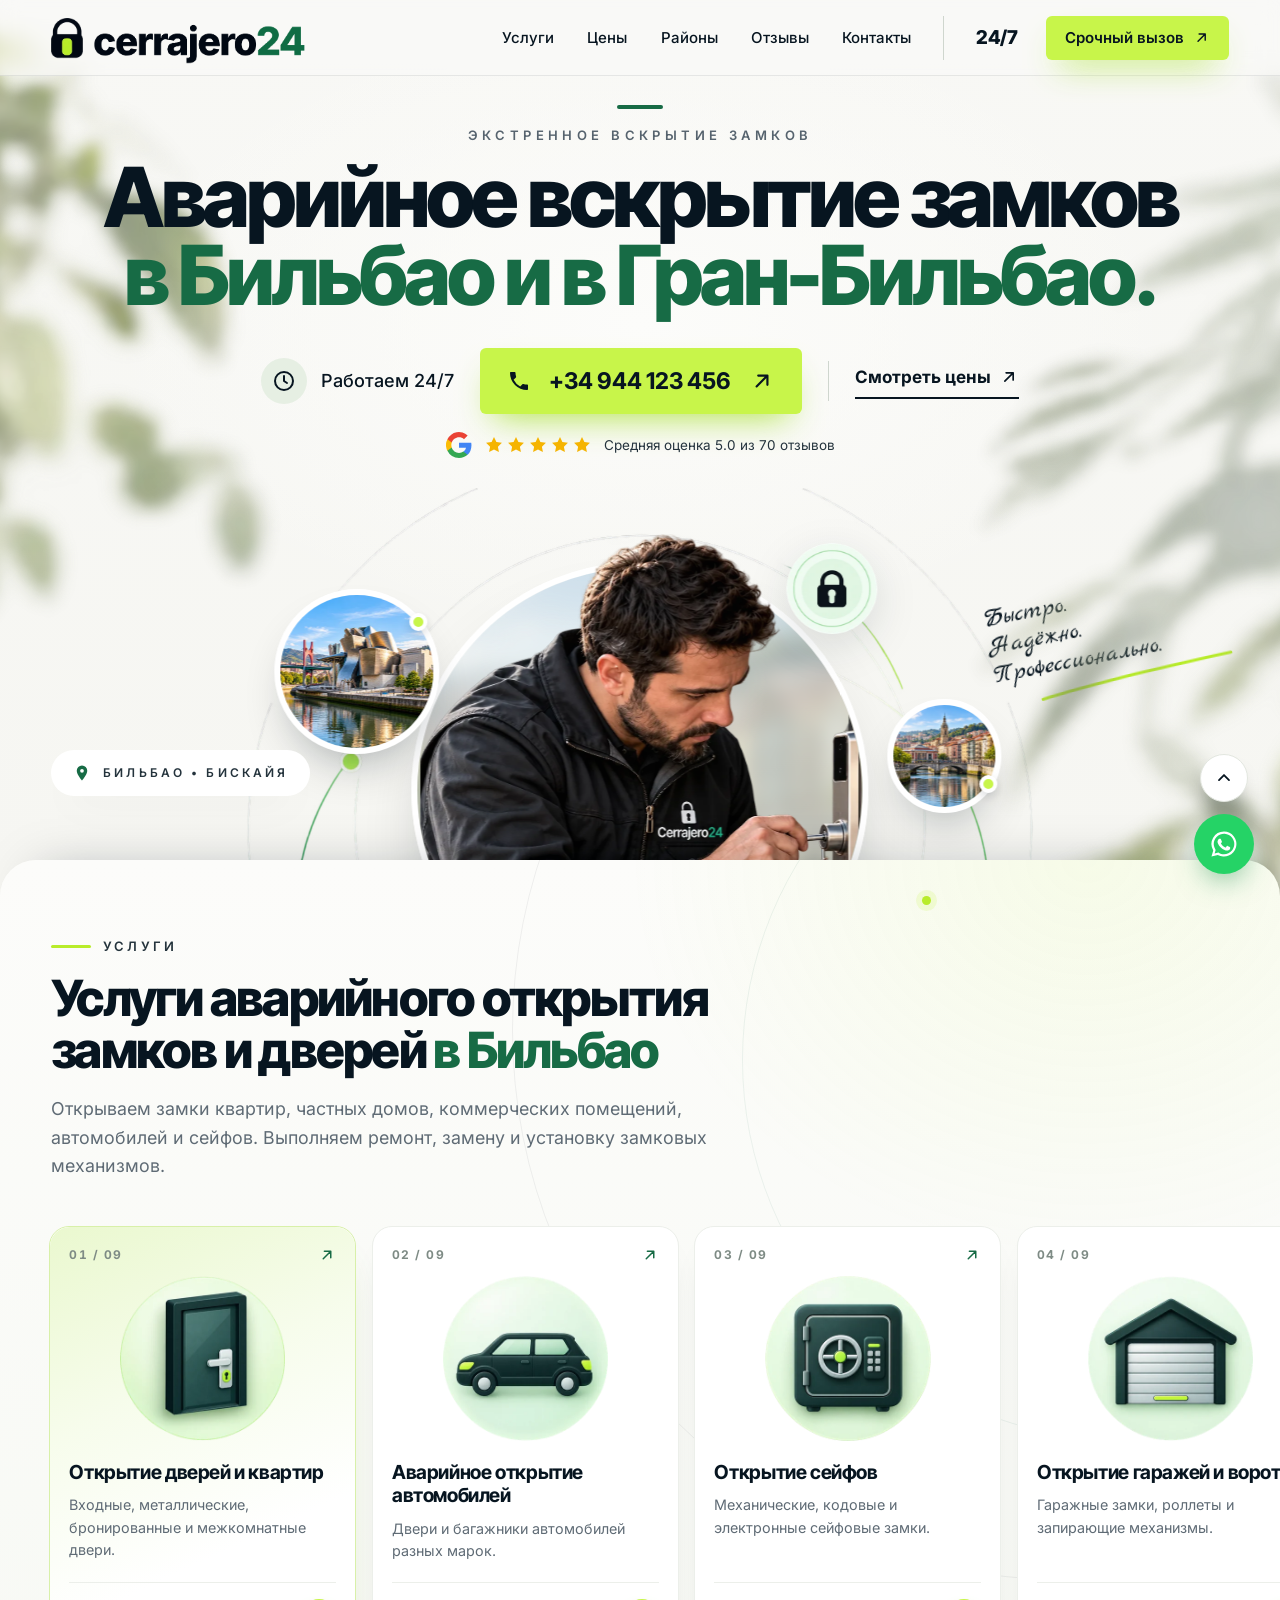
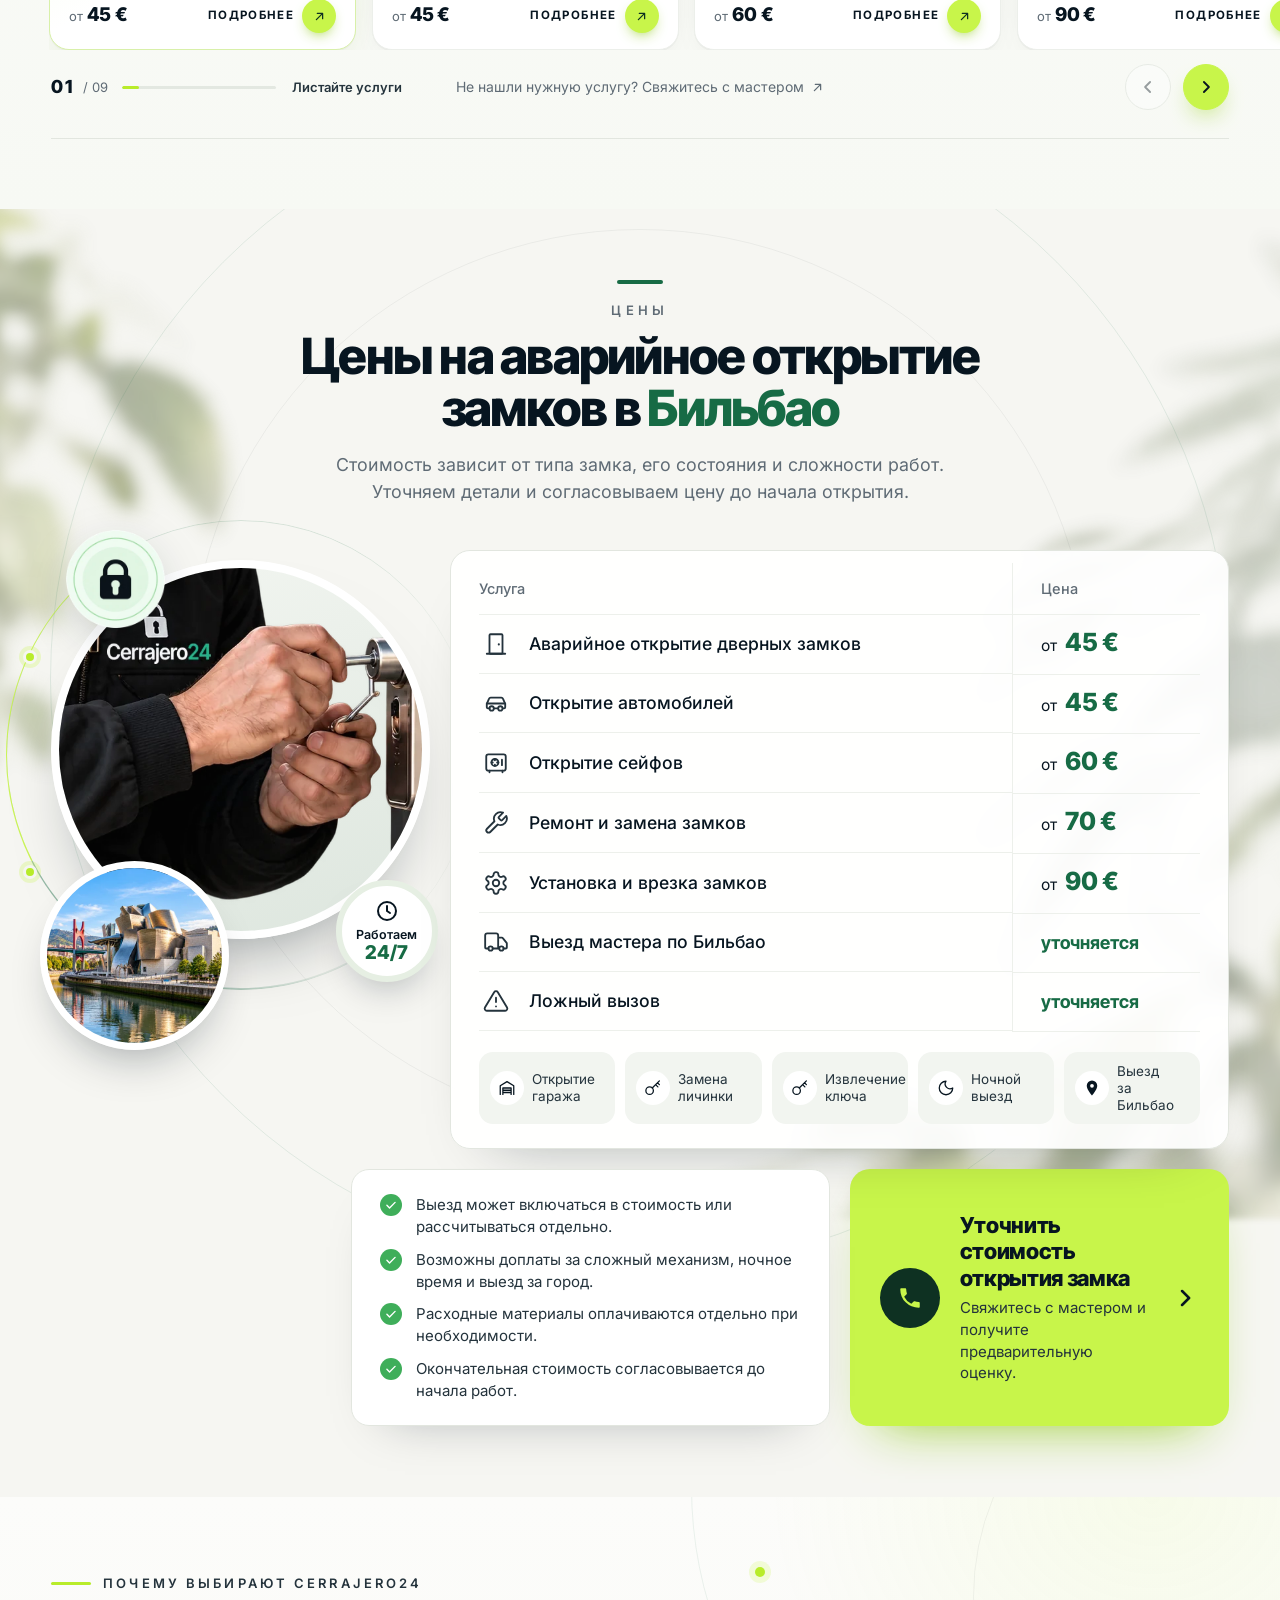
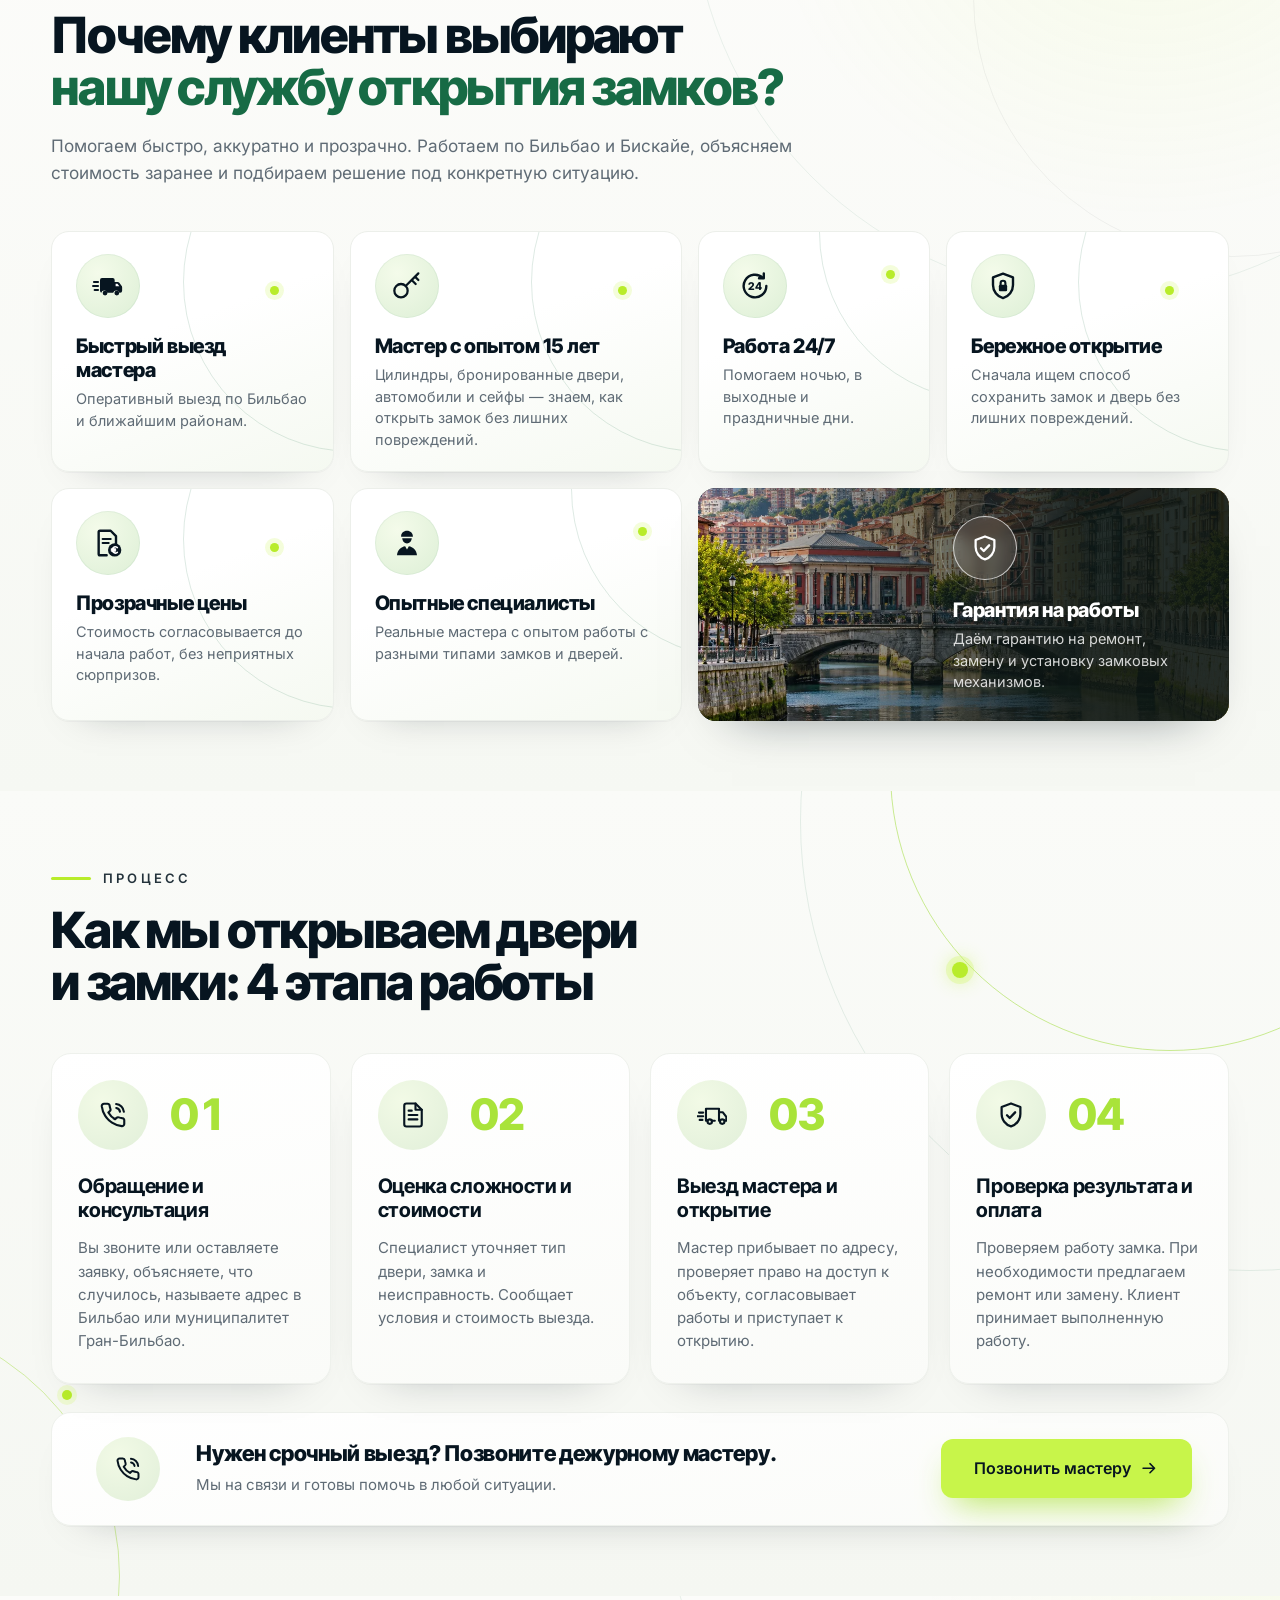
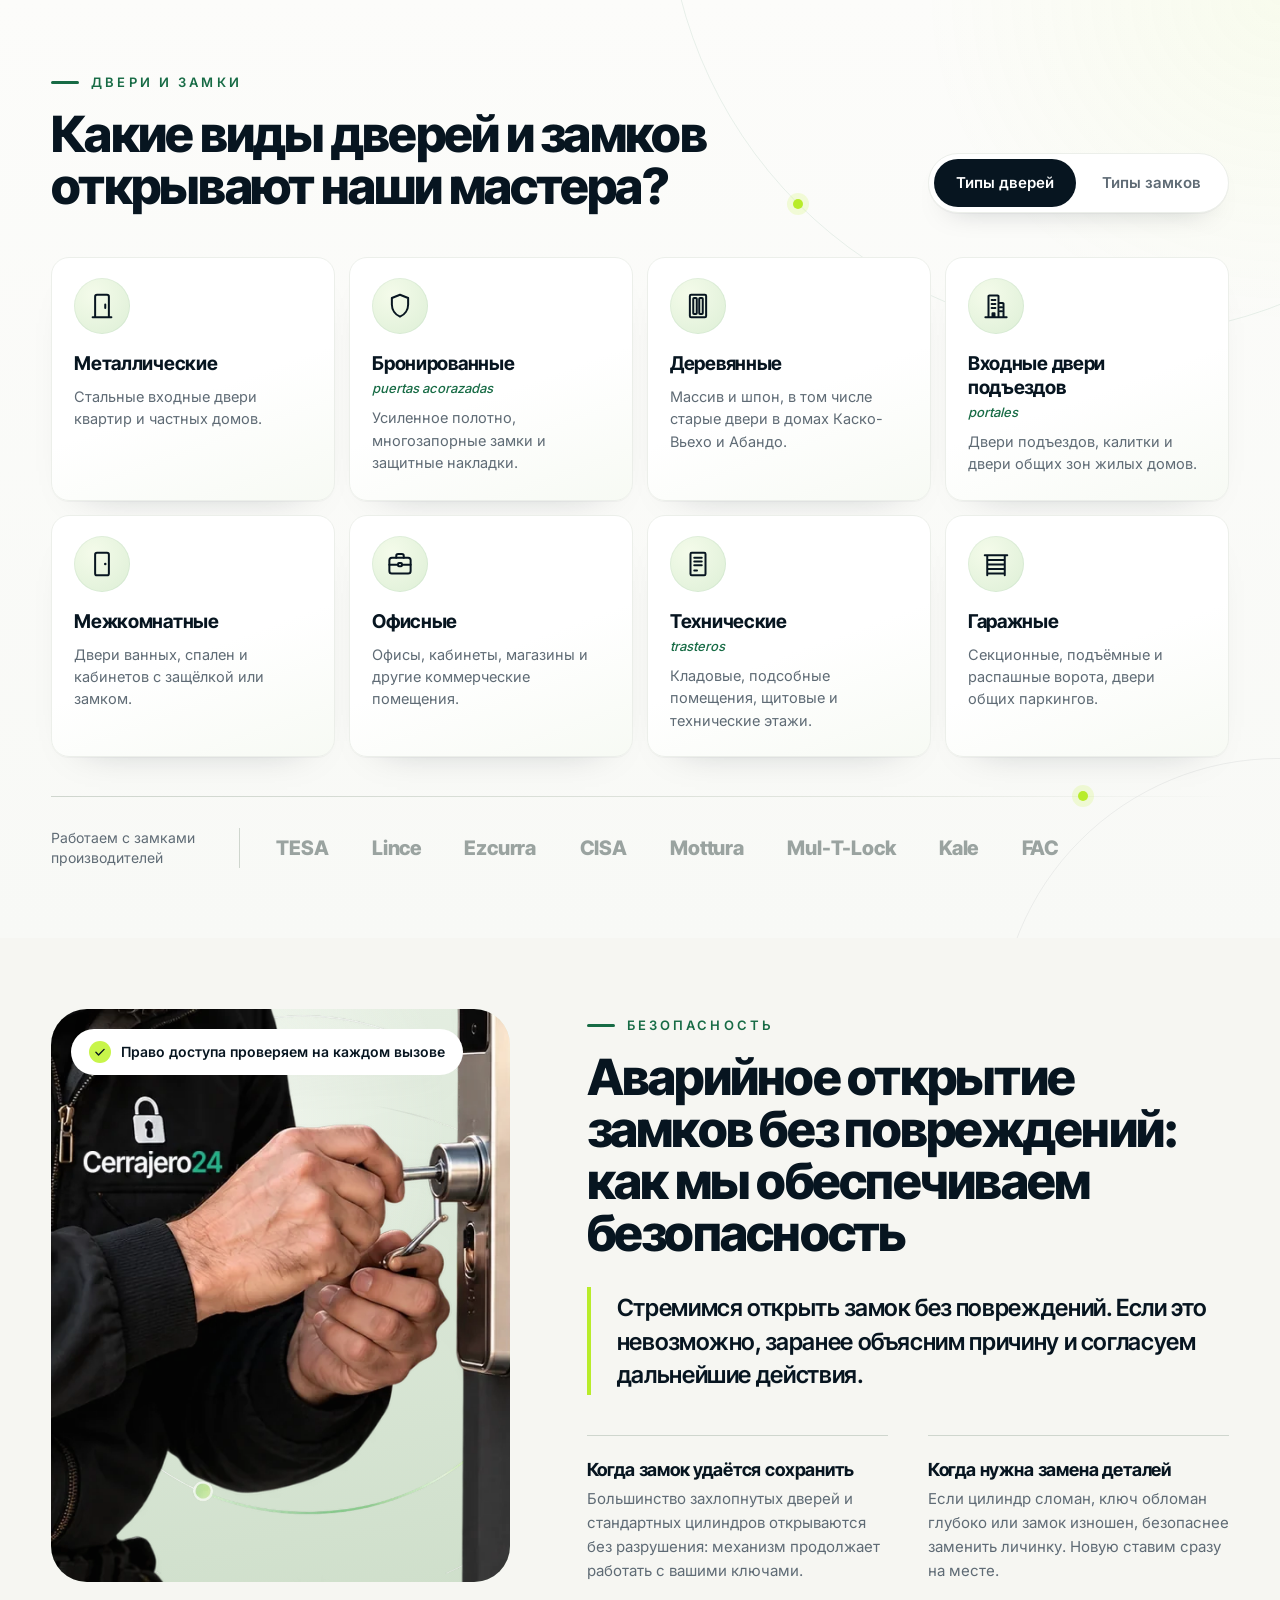
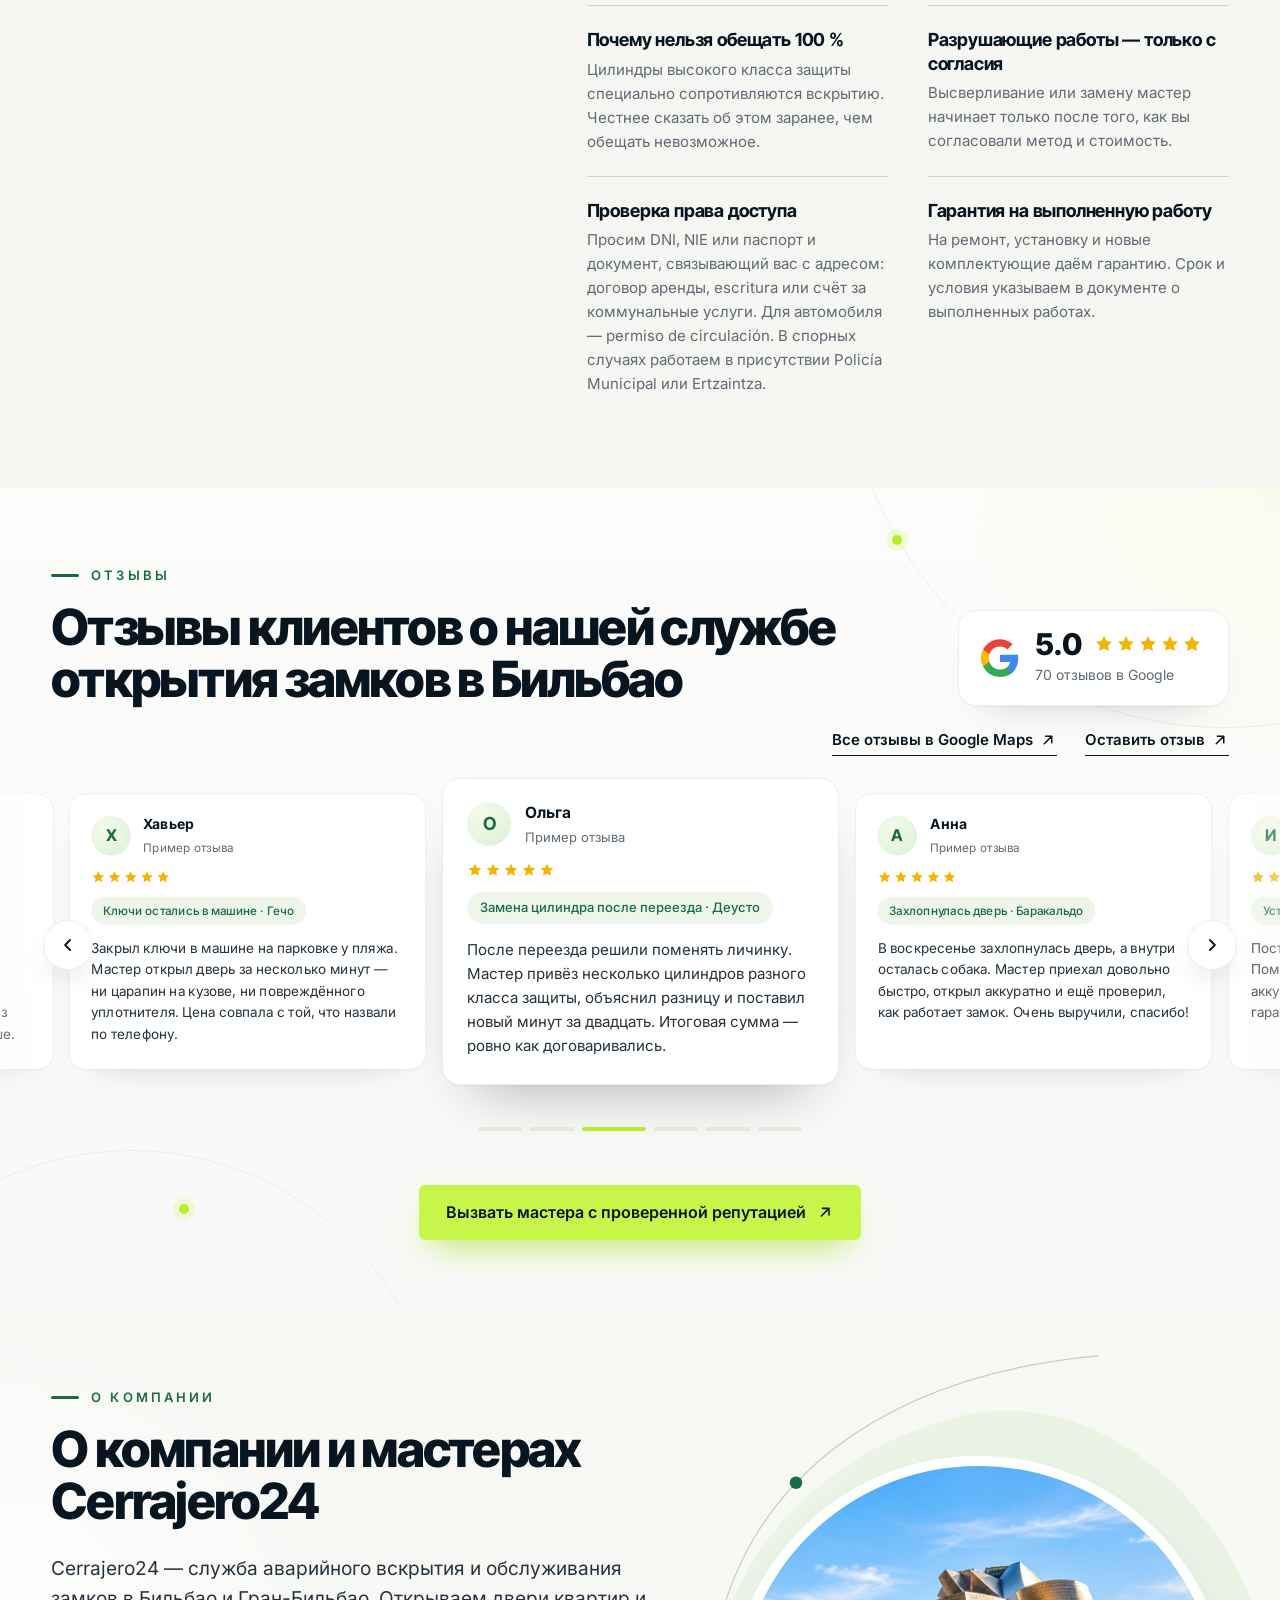
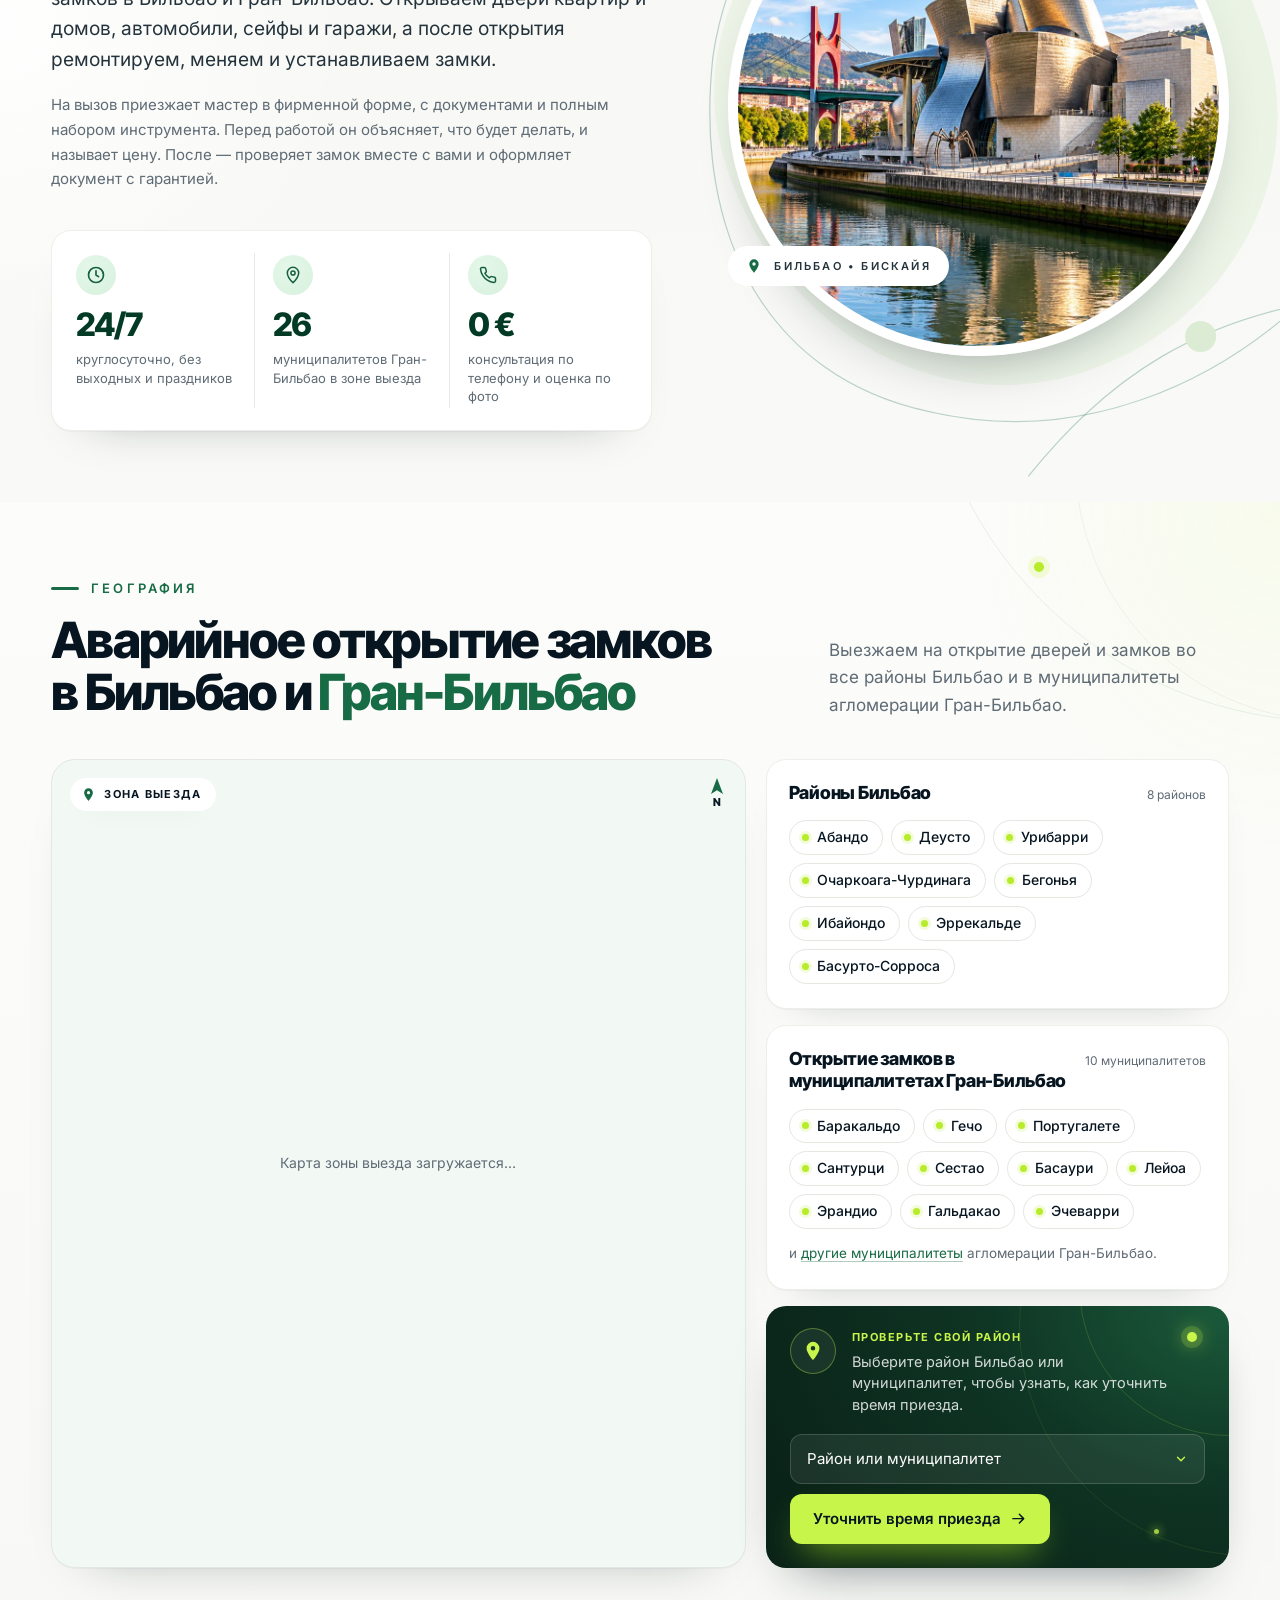
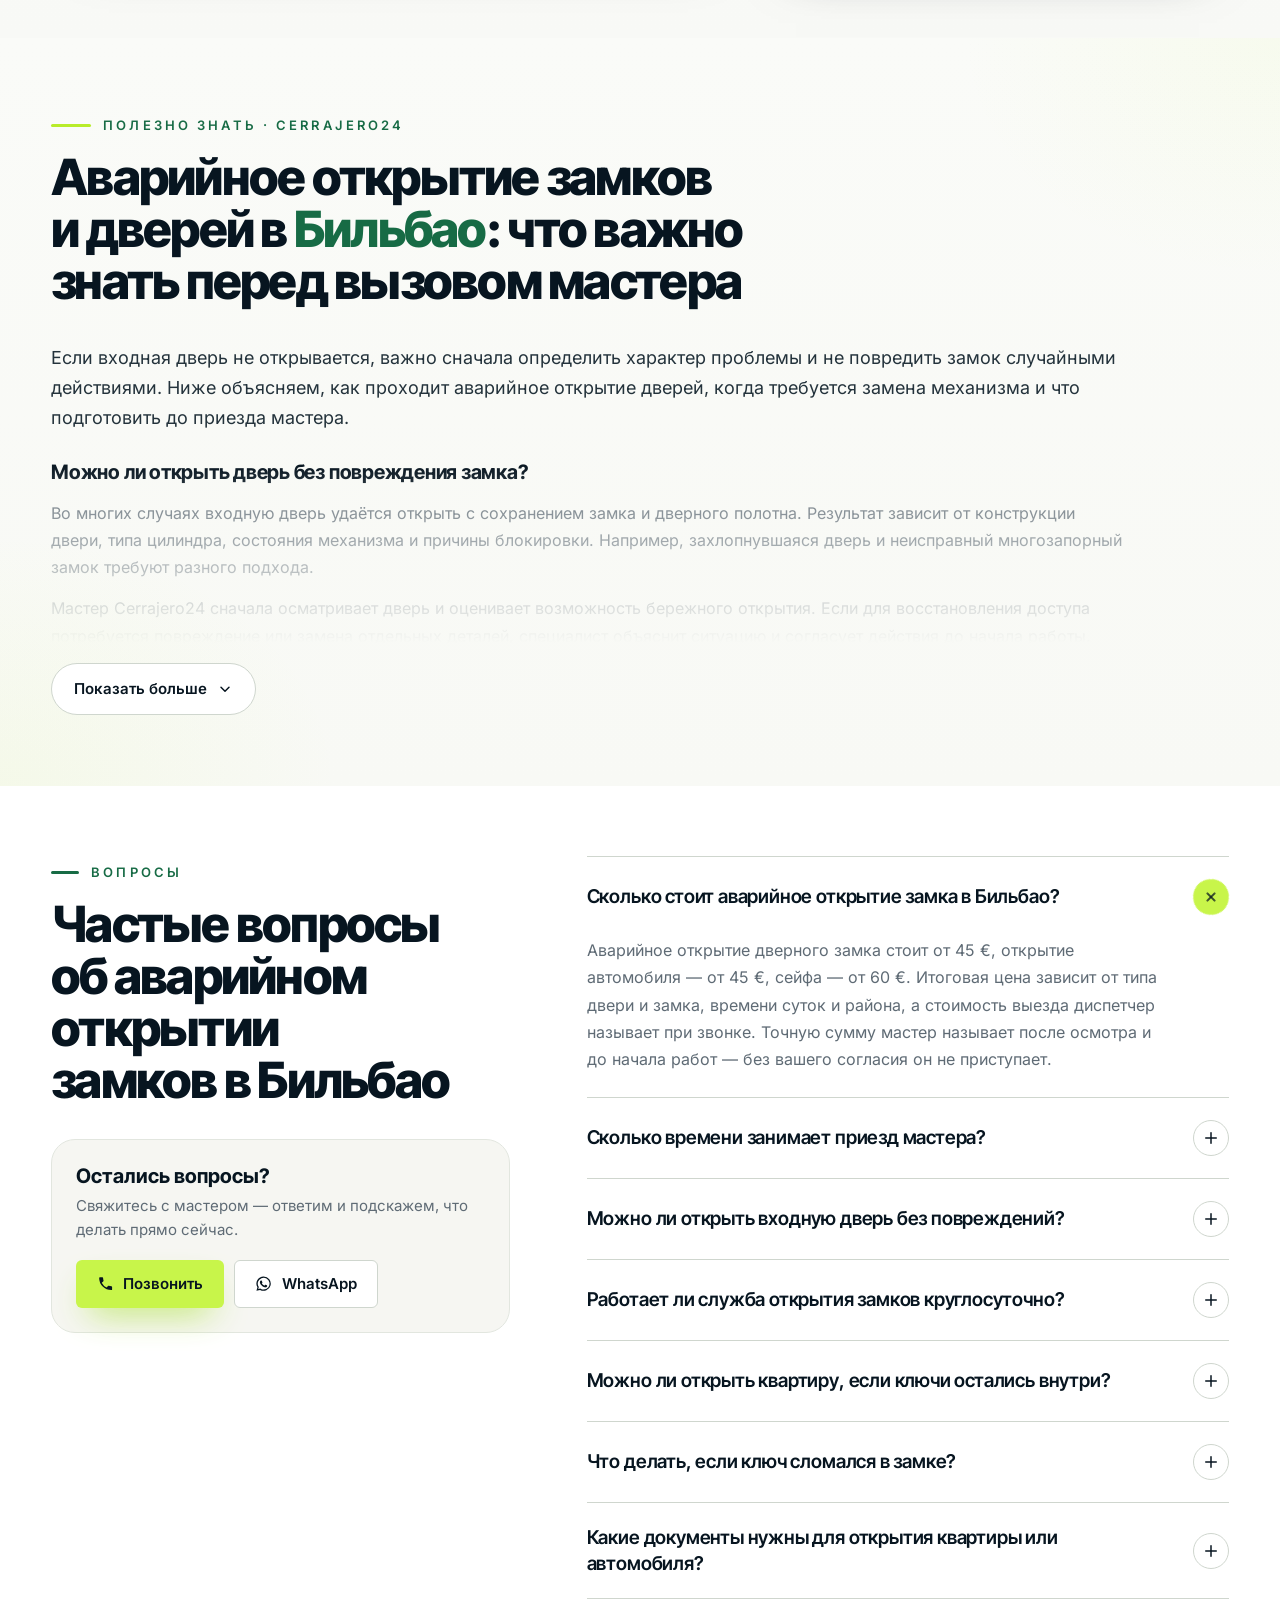
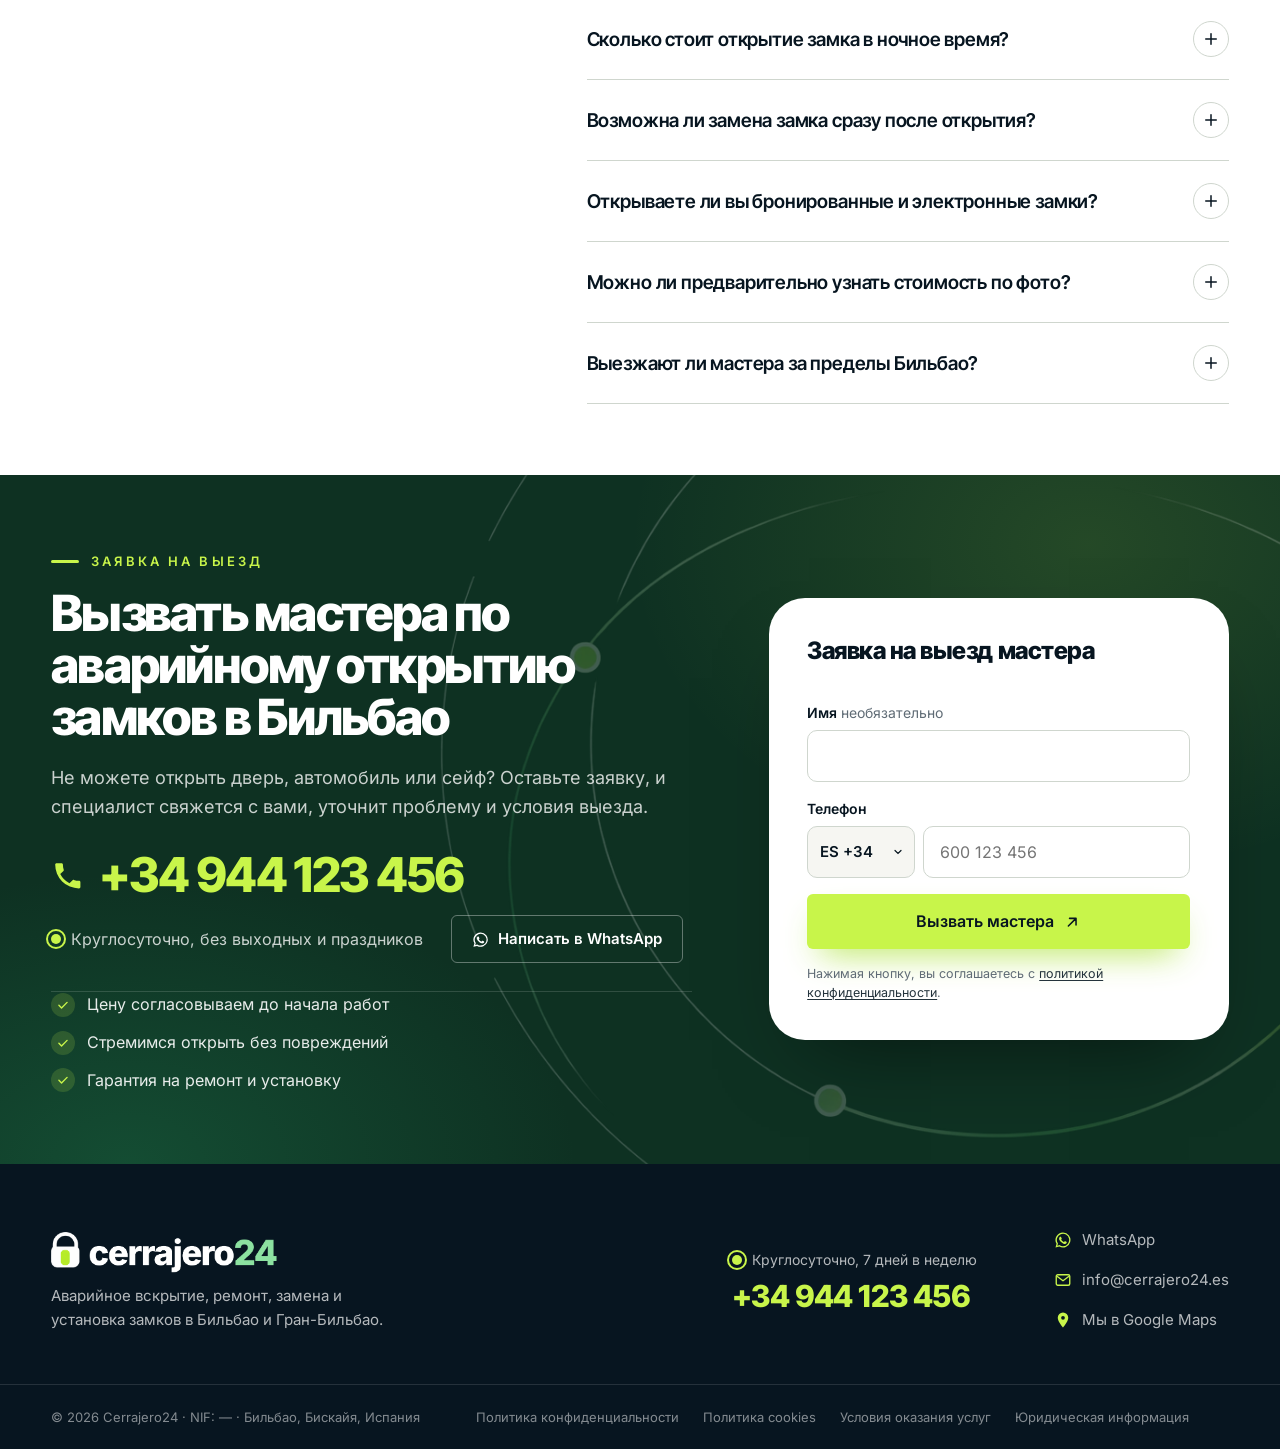
==== commit 939e9675: "Примеры отзывов, обычная карточка «15 лет», SEO-текст в одну колонку, заявка без фото - «Мастер с оп" ====
--- a/index.html
+++ b/index.html
@@ -588,9 +588,8 @@
           <p class="why-card__text">Оперативный выезд по Бильбао и ближайшим районам.</p>
         </article>
         <!-- TODO: подтвердить стаж мастера с заказчиком -->
-        <article class="why-stat">
-          <span class="why-stat__deco" aria-hidden="true"><i></i><i></i><b></b></span>
-          <p class="why-stat__num"><b>15</b><span>лет<br>опыта</span></p>
+        <article class="why-card why-card--f">
+          <span class="why-card__ic"><svg aria-hidden="true"><use href="#i-key"/></svg></span>
           <h3 class="why-card__title">Мастер с&nbsp;опытом 15&nbsp;лет</h3>
           <p class="why-card__text">Цилиндры, бронированные двери, автомобили и&nbsp;сейфы — знаем, как открыть замок без лишних повреждений.</p>
         </article>
@@ -871,43 +870,43 @@
 
     <div class="rv-slider" role="region" aria-roledescription="карусель" aria-label="Отзывы клиентов" data-rv>
       <button class="rv-slider__nav rv-slider__nav--prev" type="button" aria-label="Предыдущий отзыв" data-rv-prev><svg aria-hidden="true"><use href="#i-chev-left"/></svg></button>
-      <!-- TODO: шаблоны карточек. Вставить 4–6 НАСТОЯЩИХ отзывов из Google: имя, дата, услуга, текст без изменений -->
+      <!-- Примеры отзывов для показа макета (помечены «Пример отзыва», .review--demo). Заменить НАСТОЯЩИМИ отзывами из Google: имя, дата, текст без изменений; вернуть иконку Google .review__g -->
       <ul class="rv-track" role="list" tabindex="0" aria-label="Листайте отзывы стрелками" data-rv-track>
-        <li class="review" data-rv-slide>
-          <div class="review__head"><span class="review__avatar" aria-hidden="true">А</span><div><p class="review__name">Имя клиента</p><p class="review__date">Дата отзыва</p></div><svg class="review__g" role="img" aria-label="Отзыв из Google"><use href="#i-google"/></svg></div>
+        <li class="review review--demo" data-rv-slide>
+          <div class="review__head"><span class="review__avatar" aria-hidden="true">М</span><div><p class="review__name">Мария</p><p class="review__date">Пример отзыва</p></div></div>
           <span class="stars stars--sm" role="img" aria-label="Оценка 5 из 5"><svg aria-hidden="true"><use href="#i-star"/></svg><svg aria-hidden="true"><use href="#i-star"/></svg><svg aria-hidden="true"><use href="#i-star"/></svg><svg aria-hidden="true"><use href="#i-star"/></svg><svg aria-hidden="true"><use href="#i-star"/></svg></span>
           <p class="review__tag">Открытие квартиры ночью · Абандо</p>
-          <p class="review__text">[Текст реального отзыва из Google Maps: что случилось, как быстро приехал мастер и удалось ли сохранить замок.]</p>
+          <p class="review__text">Захлопнула дверь около полуночи, ключи остались внутри. Диспетчер сразу назвал цену с ночной доплатой, мастер приехал быстрее, чем обещали, и открыл дверь без повреждений — замок работает как раньше.</p>
         </li>
-        <li class="review" data-rv-slide>
-          <div class="review__head"><span class="review__avatar" aria-hidden="true">Г</span><div><p class="review__name">Имя клиента</p><p class="review__date">Дата отзыва</p></div><svg class="review__g" role="img" aria-label="Отзыв из Google"><use href="#i-google"/></svg></div>
+        <li class="review review--demo" data-rv-slide>
+          <div class="review__head"><span class="review__avatar" aria-hidden="true">Х</span><div><p class="review__name">Хавьер</p><p class="review__date">Пример отзыва</p></div></div>
           <span class="stars stars--sm" role="img" aria-label="Оценка 5 из 5"><svg aria-hidden="true"><use href="#i-star"/></svg><svg aria-hidden="true"><use href="#i-star"/></svg><svg aria-hidden="true"><use href="#i-star"/></svg><svg aria-hidden="true"><use href="#i-star"/></svg><svg aria-hidden="true"><use href="#i-star"/></svg></span>
           <p class="review__tag">Ключи остались в машине · Гечо</p>
-          <p class="review__text">[Текст реального отзыва: открытие автомобиля, марка, сколько заняло, повреждений нет.]</p>
+          <p class="review__text">Закрыл ключи в машине на парковке у пляжа. Мастер открыл дверь за несколько минут — ни царапин на кузове, ни повреждённого уплотнителя. Цена совпала с той, что назвали по телефону.</p>
         </li>
-        <li class="review" data-rv-slide>
-          <div class="review__head"><span class="review__avatar" aria-hidden="true">Д</span><div><p class="review__name">Имя клиента</p><p class="review__date">Дата отзыва</p></div><svg class="review__g" role="img" aria-label="Отзыв из Google"><use href="#i-google"/></svg></div>
+        <li class="review review--demo" data-rv-slide>
+          <div class="review__head"><span class="review__avatar" aria-hidden="true">О</span><div><p class="review__name">Ольга</p><p class="review__date">Пример отзыва</p></div></div>
           <span class="stars stars--sm" role="img" aria-label="Оценка 5 из 5"><svg aria-hidden="true"><use href="#i-star"/></svg><svg aria-hidden="true"><use href="#i-star"/></svg><svg aria-hidden="true"><use href="#i-star"/></svg><svg aria-hidden="true"><use href="#i-star"/></svg><svg aria-hidden="true"><use href="#i-star"/></svg></span>
           <p class="review__tag">Замена цилиндра после переезда · Деусто</p>
-          <p class="review__text">[Текст реального отзыва: замена личинки, подбор цилиндра, итоговая цена совпала с озвученной.]</p>
+          <p class="review__text">После переезда решили поменять личинку. Мастер привёз несколько цилиндров разного класса защиты, объяснил разницу и поставил новый минут за двадцать. Итоговая сумма — ровно как договаривались.</p>
         </li>
-        <li class="review" data-rv-slide>
-          <div class="review__head"><span class="review__avatar" aria-hidden="true">Б</span><div><p class="review__name">Имя клиента</p><p class="review__date">Дата отзыва</p></div><svg class="review__g" role="img" aria-label="Отзыв из Google"><use href="#i-google"/></svg></div>
+        <li class="review review--demo" data-rv-slide>
+          <div class="review__head"><span class="review__avatar" aria-hidden="true">А</span><div><p class="review__name">Анна</p><p class="review__date">Пример отзыва</p></div></div>
           <span class="stars stars--sm" role="img" aria-label="Оценка 5 из 5"><svg aria-hidden="true"><use href="#i-star"/></svg><svg aria-hidden="true"><use href="#i-star"/></svg><svg aria-hidden="true"><use href="#i-star"/></svg><svg aria-hidden="true"><use href="#i-star"/></svg><svg aria-hidden="true"><use href="#i-star"/></svg></span>
           <p class="review__tag">Захлопнулась дверь · Баракальдо</p>
-          <p class="review__text">[Текст реального отзыва: выходной день, ребёнок или животное внутри, мастер приехал и открыл.]</p>
+          <p class="review__text">В воскресенье захлопнулась дверь, а внутри осталась собака. Мастер приехал довольно быстро, открыл аккуратно и ещё проверил, как работает замок. Очень выручили, спасибо!</p>
         </li>
-        <li class="review" data-rv-slide>
-          <div class="review__head"><span class="review__avatar" aria-hidden="true">Б</span><div><p class="review__name">Имя клиента</p><p class="review__date">Дата отзыва</p></div><svg class="review__g" role="img" aria-label="Отзыв из Google"><use href="#i-google"/></svg></div>
+        <li class="review review--demo" data-rv-slide>
+          <div class="review__head"><span class="review__avatar" aria-hidden="true">И</span><div><p class="review__name">Игорь</p><p class="review__date">Пример отзыва</p></div></div>
           <span class="stars stars--sm" role="img" aria-label="Оценка 5 из 5"><svg aria-hidden="true"><use href="#i-star"/></svg><svg aria-hidden="true"><use href="#i-star"/></svg><svg aria-hidden="true"><use href="#i-star"/></svg><svg aria-hidden="true"><use href="#i-star"/></svg><svg aria-hidden="true"><use href="#i-star"/></svg></span>
           <p class="review__tag">Установка дополнительного замка · Басаури</p>
-          <p class="review__text">[Текст реального отзыва: установка или врезка замка, аккуратность, гарантия.]</p>
+          <p class="review__text">Поставили второй замок на входную дверь. Помогли выбрать модель, всё врезали аккуратно, убрали за собой стружку и выдали гарантию на работу. Рекомендую.</p>
         </li>
-        <li class="review" data-rv-slide>
-          <div class="review__head"><span class="review__avatar" aria-hidden="true">С</span><div><p class="review__name">Имя клиента</p><p class="review__date">Дата отзыва</p></div><svg class="review__g" role="img" aria-label="Отзыв из Google"><use href="#i-google"/></svg></div>
+        <li class="review review--demo" data-rv-slide>
+          <div class="review__head"><span class="review__avatar" aria-hidden="true">Л</span><div><p class="review__name">Лусия</p><p class="review__date">Пример отзыва</p></div></div>
           <span class="stars stars--sm" role="img" aria-label="Оценка 5 из 5"><svg aria-hidden="true"><use href="#i-star"/></svg><svg aria-hidden="true"><use href="#i-star"/></svg><svg aria-hidden="true"><use href="#i-star"/></svg><svg aria-hidden="true"><use href="#i-star"/></svg><svg aria-hidden="true"><use href="#i-star"/></svg></span>
           <p class="review__tag">Открытие багажника · Сантурци</p>
-          <p class="review__text">[Текст реального отзыва: открытие багажника или двери авто, ночное время, цена.]</p>
+          <p class="review__text">Поздно вечером перестал открываться багажник, а внутри были вещи для поездки. Мастер приехал в оговорённое время, открыл без повреждений и подсказал, где лучше отремонтировать замок.</p>
         </li>
       </ul>
       <button class="rv-slider__nav rv-slider__nav--next" type="button" aria-label="Следующий отзыв" data-rv-next><svg aria-hidden="true"><use href="#i-chev-right"/></svg></button>
@@ -1140,9 +1139,11 @@
         <h2 class="h2 h2--light" id="request-title">Вызвать мастера по аварийному открытию замков в&nbsp;Бильбао</h2>
         <p class="final__lead">Не можете открыть дверь, автомобиль или сейф? Оставьте заявку, и специалист свяжется с вами, уточнит проблему и условия выезда.</p>
 
-        <a class="final__phone" href="tel:+34944123456"><svg aria-hidden="true"><use href="#i-phone"/></svg>+34 944 123 456</a>
-        <p class="final__hours"><span class="pulse" aria-hidden="true"></span>Круглосуточно, без выходных и праздников</p>
-        <a class="btn btn--outline-light" href="https://wa.me/34944123456" target="_blank" rel="noopener"><svg aria-hidden="true"><use href="#i-wa"/></svg>Написать в WhatsApp</a>
+        <div class="final__contact">
+          <a class="final__phone" href="tel:+34944123456"><svg aria-hidden="true"><use href="#i-phone"/></svg>+34 944 123 456</a>
+          <p class="final__hours"><span class="pulse" aria-hidden="true"></span>Круглосуточно, без выходных и праздников</p>
+          <a class="btn btn--outline-light" href="https://wa.me/34944123456" target="_blank" rel="noopener"><svg aria-hidden="true"><use href="#i-wa"/></svg>Написать в WhatsApp</a>
+        </div>
 
         <ul class="final__guarantees" role="list">
           <li><svg aria-hidden="true"><use href="#i-check"/></svg>Цену согласовываем до начала работ</li>
@@ -1150,8 +1151,6 @@
           <li><svg aria-hidden="true"><use href="#i-check"/></svg>Гарантия на ремонт и установку</li>
         </ul>
       </div>
-
-      <img class="final__master" src="img/master-640.webp" alt="" aria-hidden="true" width="640" height="794" loading="lazy">
 
       <form class="form-card lead-form" action="#" method="post" novalidate data-lead-form>
         <p class="form-card__title">Заявка на выезд мастера</p>
--- a/css/style.css
+++ b/css/style.css
@@ -775,7 +775,7 @@
   gap: 16px;
 }
 .why-card--a { grid-column: span 6; }
-.why-stat { grid-column: span 7; }
+.why-card--f { grid-column: span 7; }
 .why-card--b { grid-column: span 5; }
 .why-card--c { grid-column: span 6; }
 .why-card--d { grid-column: span 6; }
@@ -813,25 +813,6 @@
 .why-card__ic svg { width: 32px; height: 32px; }
 .why-card__title { font: 800 20px/1.2 var(--ff-display); letter-spacing: -.02em; color: var(--ink); }
 .why-card__text { margin: 6px 0 0; font-size: 14.5px; line-height: 1.5; color: var(--muted); max-width: 32ch; }
-
-/* карточка-цифра: опыт мастера */
-.why-stat {
-  position: relative; overflow: hidden; isolation: isolate;
-  display: flex; flex-direction: column; justify-content: flex-end; align-items: flex-start;
-  padding: 24px 28px 26px; border-radius: 18px; color: #fff;
-  background: radial-gradient(110% 140% at 100% 0%, #1B5A3B 0%, #0F3524 48%, #0A2318 100%);
-  box-shadow: 0 24px 50px -34px rgba(7, 21, 32, .6);
-}
-.why-stat__deco { position: absolute; inset: 0; z-index: -1; pointer-events: none; }
-.why-stat__deco i { position: absolute; border-radius: 50%; border: 1px solid rgba(200, 245, 74, .16); }
-.why-stat__deco i:nth-child(1) { width: 380px; height: 380px; right: -120px; top: -200px; }
-.why-stat__deco i:nth-child(2) { width: 600px; height: 600px; right: -260px; top: -330px; border-color: rgba(200, 245, 74, .08); }
-.why-stat__deco b { position: absolute; right: 44px; top: 40px; width: 10px; height: 10px; border-radius: 50%; background: var(--lime); box-shadow: 0 0 0 6px rgba(200, 245, 74, .18), 0 0 18px 4px rgba(200, 245, 74, .4); }
-.why-stat__num { display: flex; align-items: flex-end; gap: 12px; margin-bottom: auto; padding-bottom: 18px; }
-.why-stat__num b { font: 800 clamp(84px, 3rem + 4vw, 132px)/.8 var(--ff-display); letter-spacing: -.06em; color: var(--lime); }
-.why-stat__num span { padding-bottom: 4px; font: 700 15px/1.2 var(--ff-display); letter-spacing: .02em; text-transform: uppercase; color: rgba(255, 255, 255, .78); }
-.why-stat .why-card__title { color: #fff; }
-.why-stat .why-card__text { color: rgba(255, 255, 255, .78); max-width: 46ch; }
 
 /* фото-карточки */
 .why-photo {
@@ -1389,7 +1370,9 @@
 
 /* ---------- Полезно знать (блок 16, SEO-текст) ---------- */
 /* ---------- SEO-текст: сплошной текст + «Показать больше» ---------- */
-.longread { display: grid; grid-template-columns: minmax(0, 5fr) minmax(0, 7fr); gap: 24px clamp(40px, 6vw, 96px); align-items: start; scroll-margin-top: calc(var(--header-h) + 16px); }
+.longread { scroll-margin-top: calc(var(--header-h) + 16px); }
+.longread__head { max-width: 1080px; margin-bottom: clamp(24px, 3vw, 36px); }
+.longread__main { max-width: 1080px; }
 .longread__head .kicker { color: var(--green); }
 .longread__title { text-wrap: balance; }
 .longread__title .accent { color: var(--green); }
@@ -1461,9 +1444,12 @@
   color: #fff;
 }
 .final__orbit { position: absolute; width: 1100px; max-width: none; right: -260px; top: -200px; opacity: .22; pointer-events: none; }
-.final__inner { position: relative; display: grid; grid-template-columns: minmax(0, 6fr) minmax(0, 5fr); gap: 48px clamp(40px, 5vw, 80px); align-items: center; }
+.final__inner { position: relative; display: grid; grid-template-columns: minmax(0, 1fr) minmax(340px, 460px); gap: 40px clamp(40px, 6vw, 112px); align-items: center; }
 .final__content .h2 { margin-bottom: 20px; }
-.final__lead { font-size: 18px; color: rgba(255, 255, 255, .78); max-width: 52ch; }
+.final__lead { font-size: 18px; color: rgba(255, 255, 255, .78); max-width: 64ch; }
+.final__contact { display: flex; flex-wrap: wrap; align-items: center; gap: 16px 28px; margin-top: 30px; }
+.final__contact .final__phone { margin-top: 0; }
+.final__contact .final__hours { margin: 0; }
 .final__phone {
   display: inline-flex; align-items: center; gap: 14px; margin-top: 36px;
   font: 800 clamp(32px, 1.4rem + 2vw, 52px)/1 var(--ff-display); letter-spacing: -.035em; color: var(--lime);
@@ -1476,10 +1462,9 @@
   .pulse::after { content: ""; position: absolute; inset: -5px; border-radius: 50%; border: 2px solid var(--lime); animation: pulse 2s ease-out infinite; }
 }
 @keyframes pulse { from { transform: scale(.6); opacity: .9; } to { transform: scale(1.8); opacity: 0; } }
-.final__guarantees { display: grid; gap: 10px; margin-top: 32px; padding-top: 28px; border-top: 1px solid rgba(255, 255, 255, .14); }
+.final__guarantees { display: flex; flex-wrap: wrap; gap: 12px 32px; margin-top: 28px; padding-top: 24px; border-top: 1px solid rgba(255, 255, 255, .14); }
 .final__guarantees li { display: flex; align-items: center; gap: 12px; color: rgba(255, 255, 255, .9); }
 .final__guarantees svg { width: 24px; height: 24px; padding: 5px; border-radius: 50%; background: rgba(200, 245, 74, .16); color: var(--lime); flex: none; }
-.final__master { display: none; }
 
 /* Forms */
 .form-card {
@@ -1638,19 +1623,6 @@
 /* =========================================================
    RESPONSIVE
    ========================================================= */
-@media (min-width: 1200px) {
-  .final__inner { grid-template-columns: minmax(0, 5fr) minmax(0, 3fr) minmax(0, 4.4fr); gap: 0 32px; align-items: end; }
-  .final__content { align-self: center; }
-  .final__master {
-    display: block; align-self: end;
-    width: 125%; max-width: none; margin: 0 0 calc(var(--section-y) * -1) -18%;
-    -webkit-mask-image: linear-gradient(180deg, #000 70%, transparent 100%);
-    mask-image: linear-gradient(180deg, #000 70%, transparent 100%);
-    pointer-events: none;
-  }
-  .final .form-card { position: relative; z-index: 2; align-self: center; }
-}
-
 @media (max-width: 1320px) {
   .hero__prices + .divider-v { display: none; }
   .rating { flex-basis: 100%; justify-content: center; }
@@ -1672,7 +1644,6 @@
 }
 
 @media (max-width: 1024px) {
-  .longread { grid-template-columns: minmax(0, 1fr); }
   :root { --header-h: 68px; }
   .nav, .header__actions { display: none; }
   .burger { display: block; }
@@ -1787,8 +1758,6 @@
 
 
   .why-grid { grid-template-columns: minmax(0, 1fr); grid-auto-rows: auto; gap: 12px; }
-  .why-stat { padding: 22px 20px; }
-  .why-stat__num { padding-bottom: 28px; }
   .why-card { padding: 20px; }
   .why-card:hover { transform: none; }
   .why-card__ic { width: 56px; height: 56px; margin-bottom: 16px; }
@@ -1898,7 +1867,8 @@
   .qa__body { padding-right: 0; }
 
 
-  .final__phone { margin-top: 28px; }
+  .final__contact { margin-top: 26px; gap: 14px; }
+  .final__guarantees { flex-direction: column; gap: 10px; }
   .final .btn--outline-light { width: 100%; }
   .form-card { border-radius: var(--r-lg); }
 
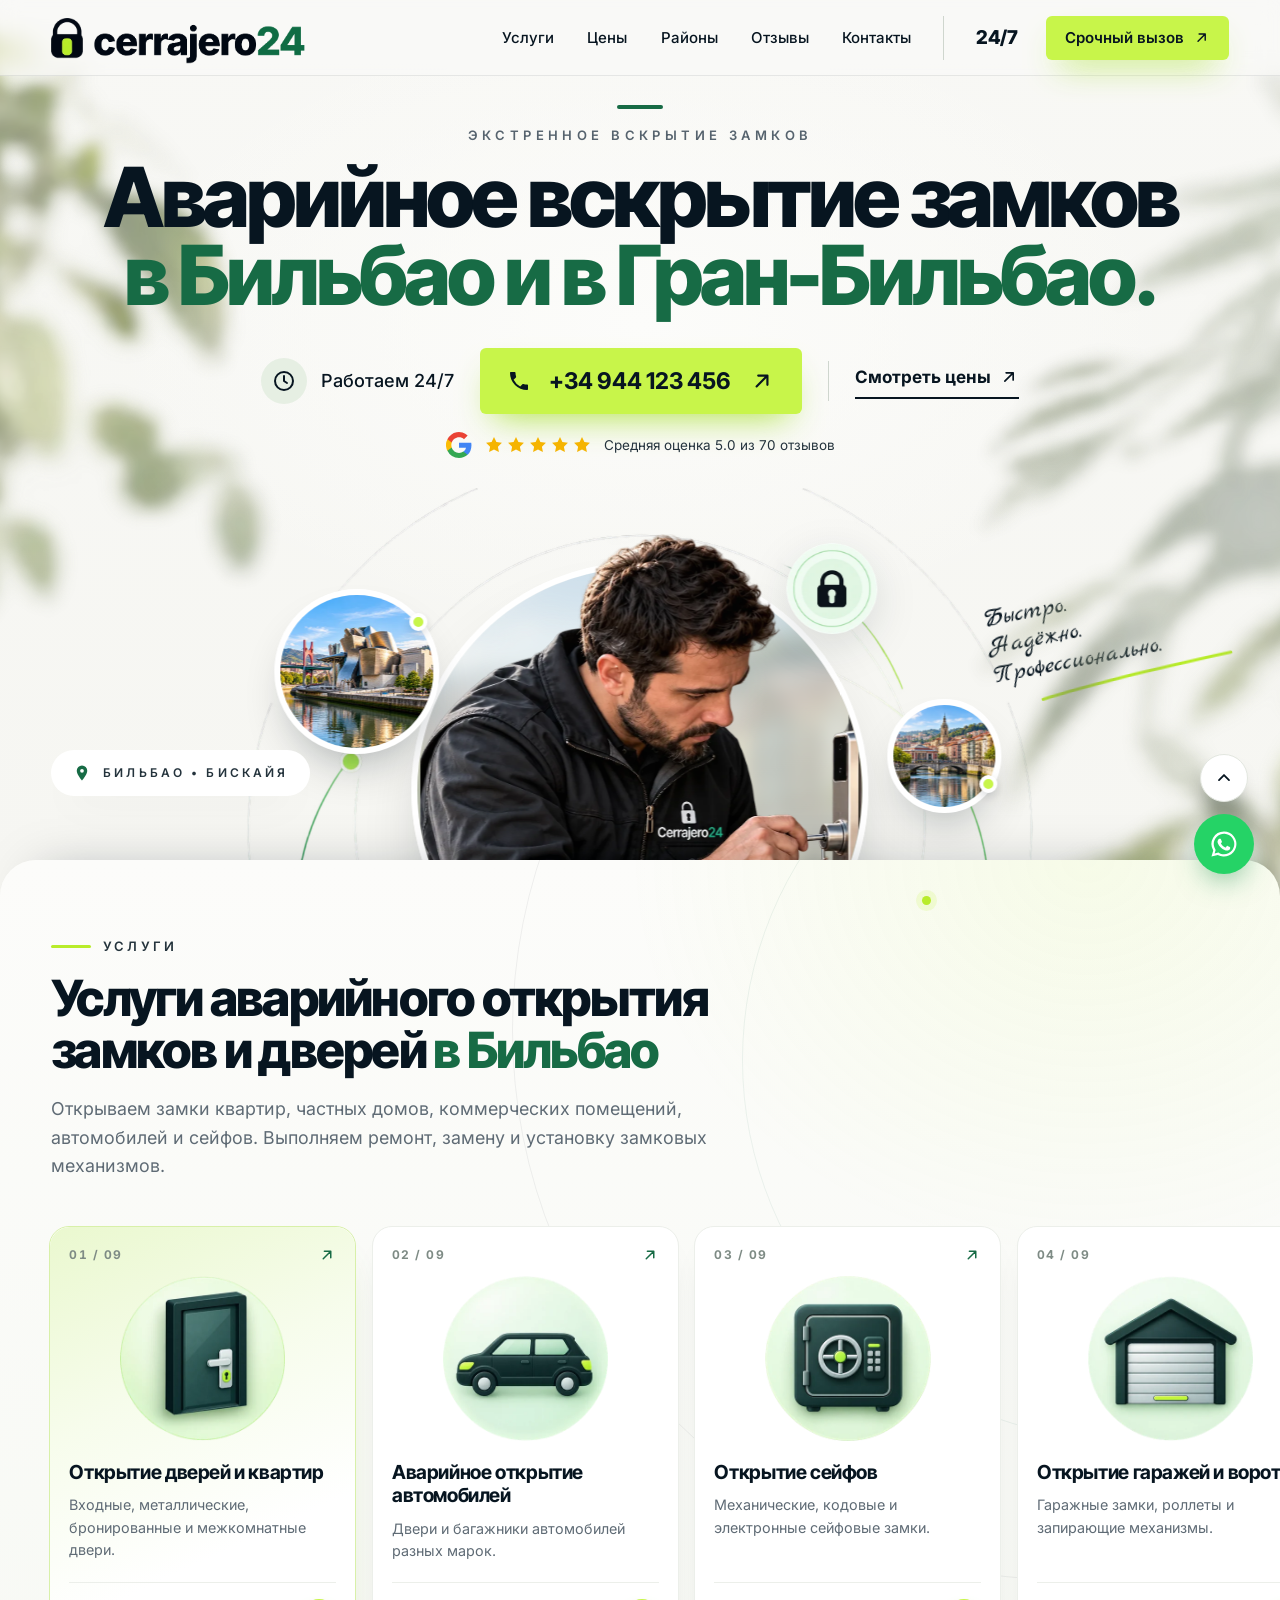
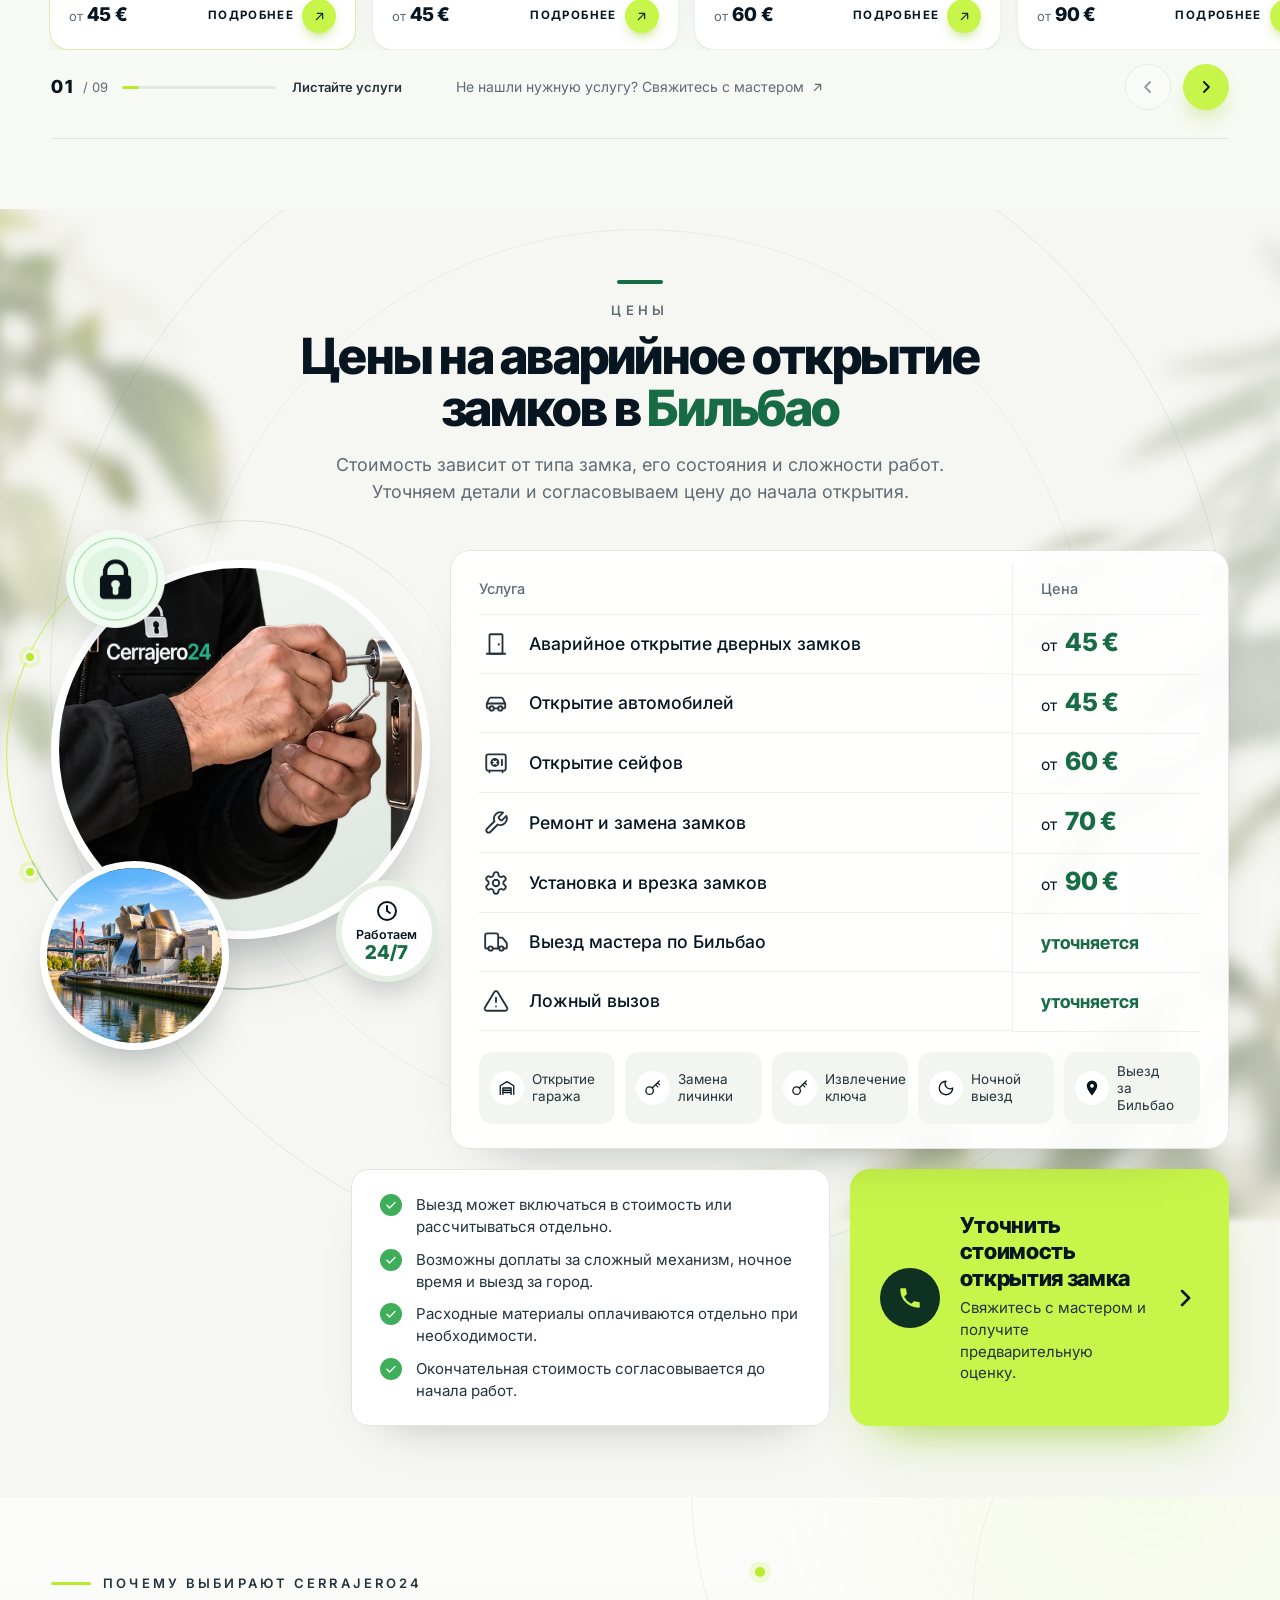
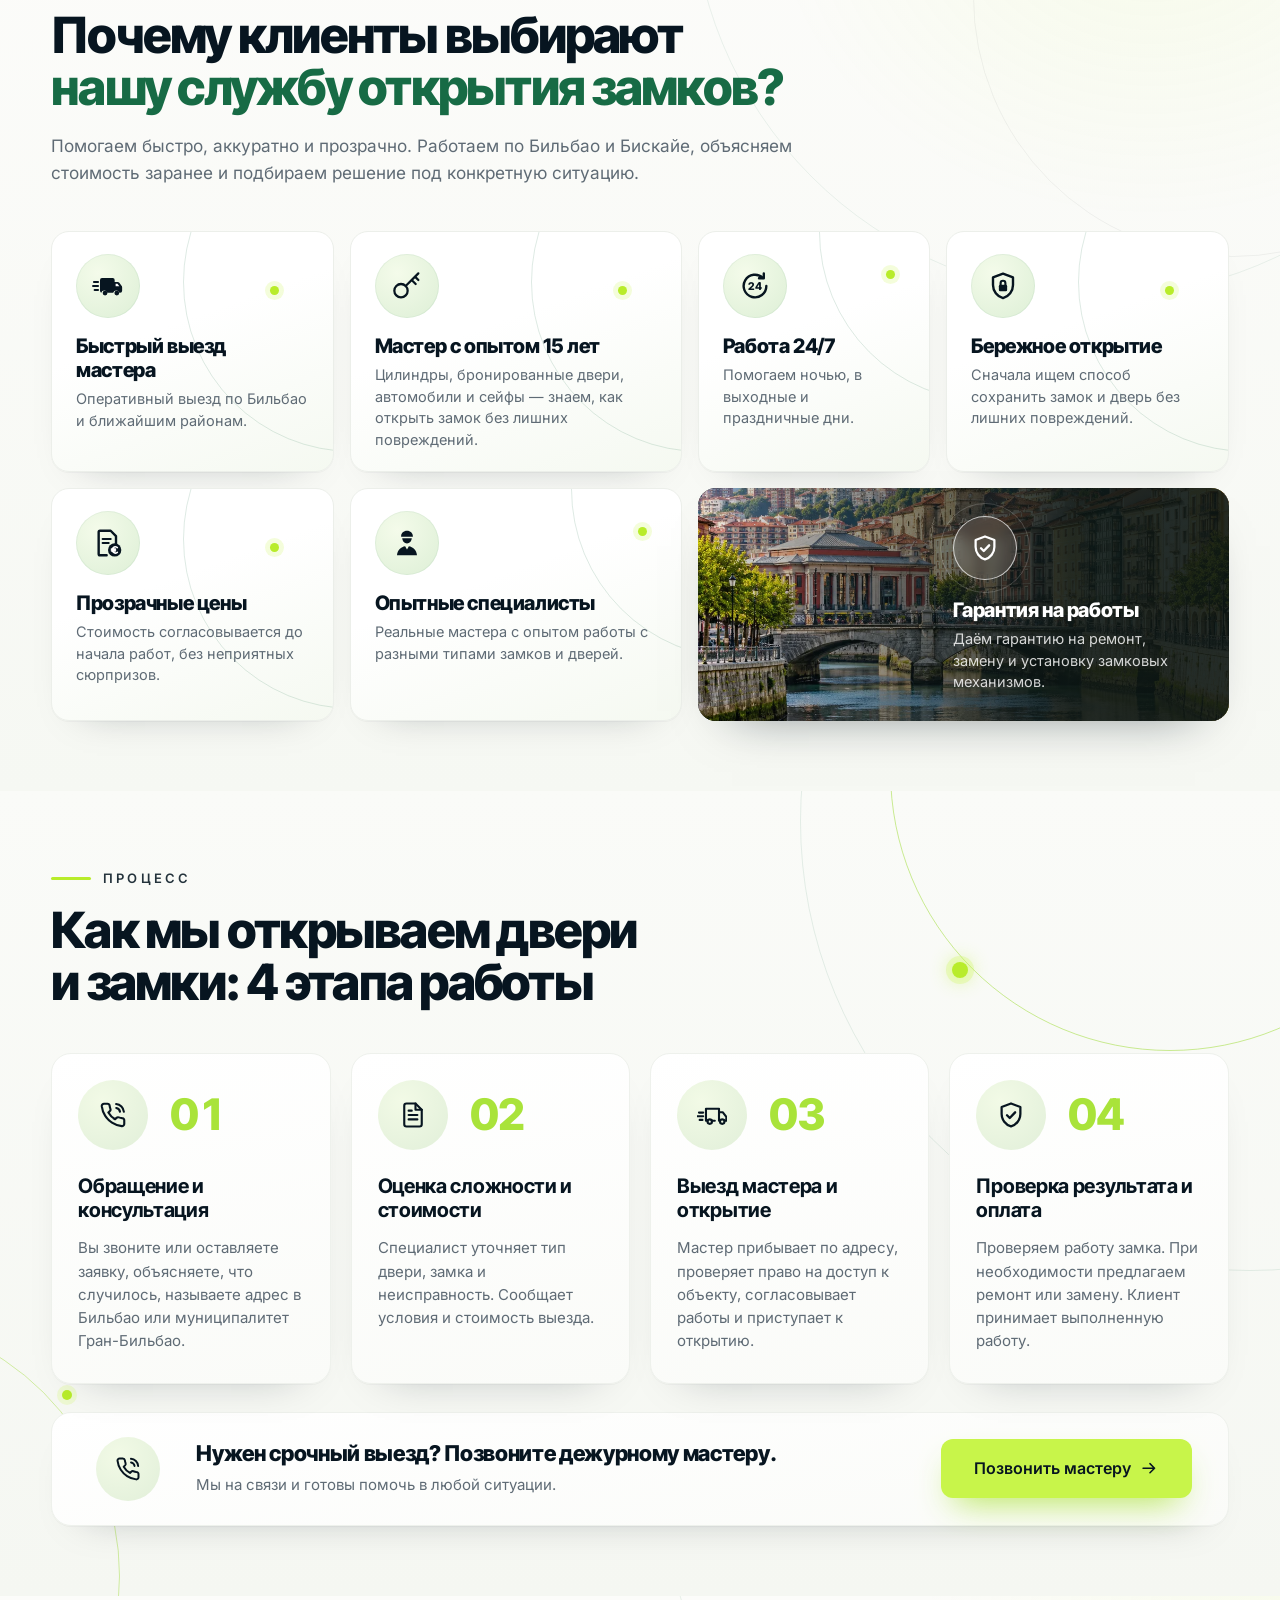
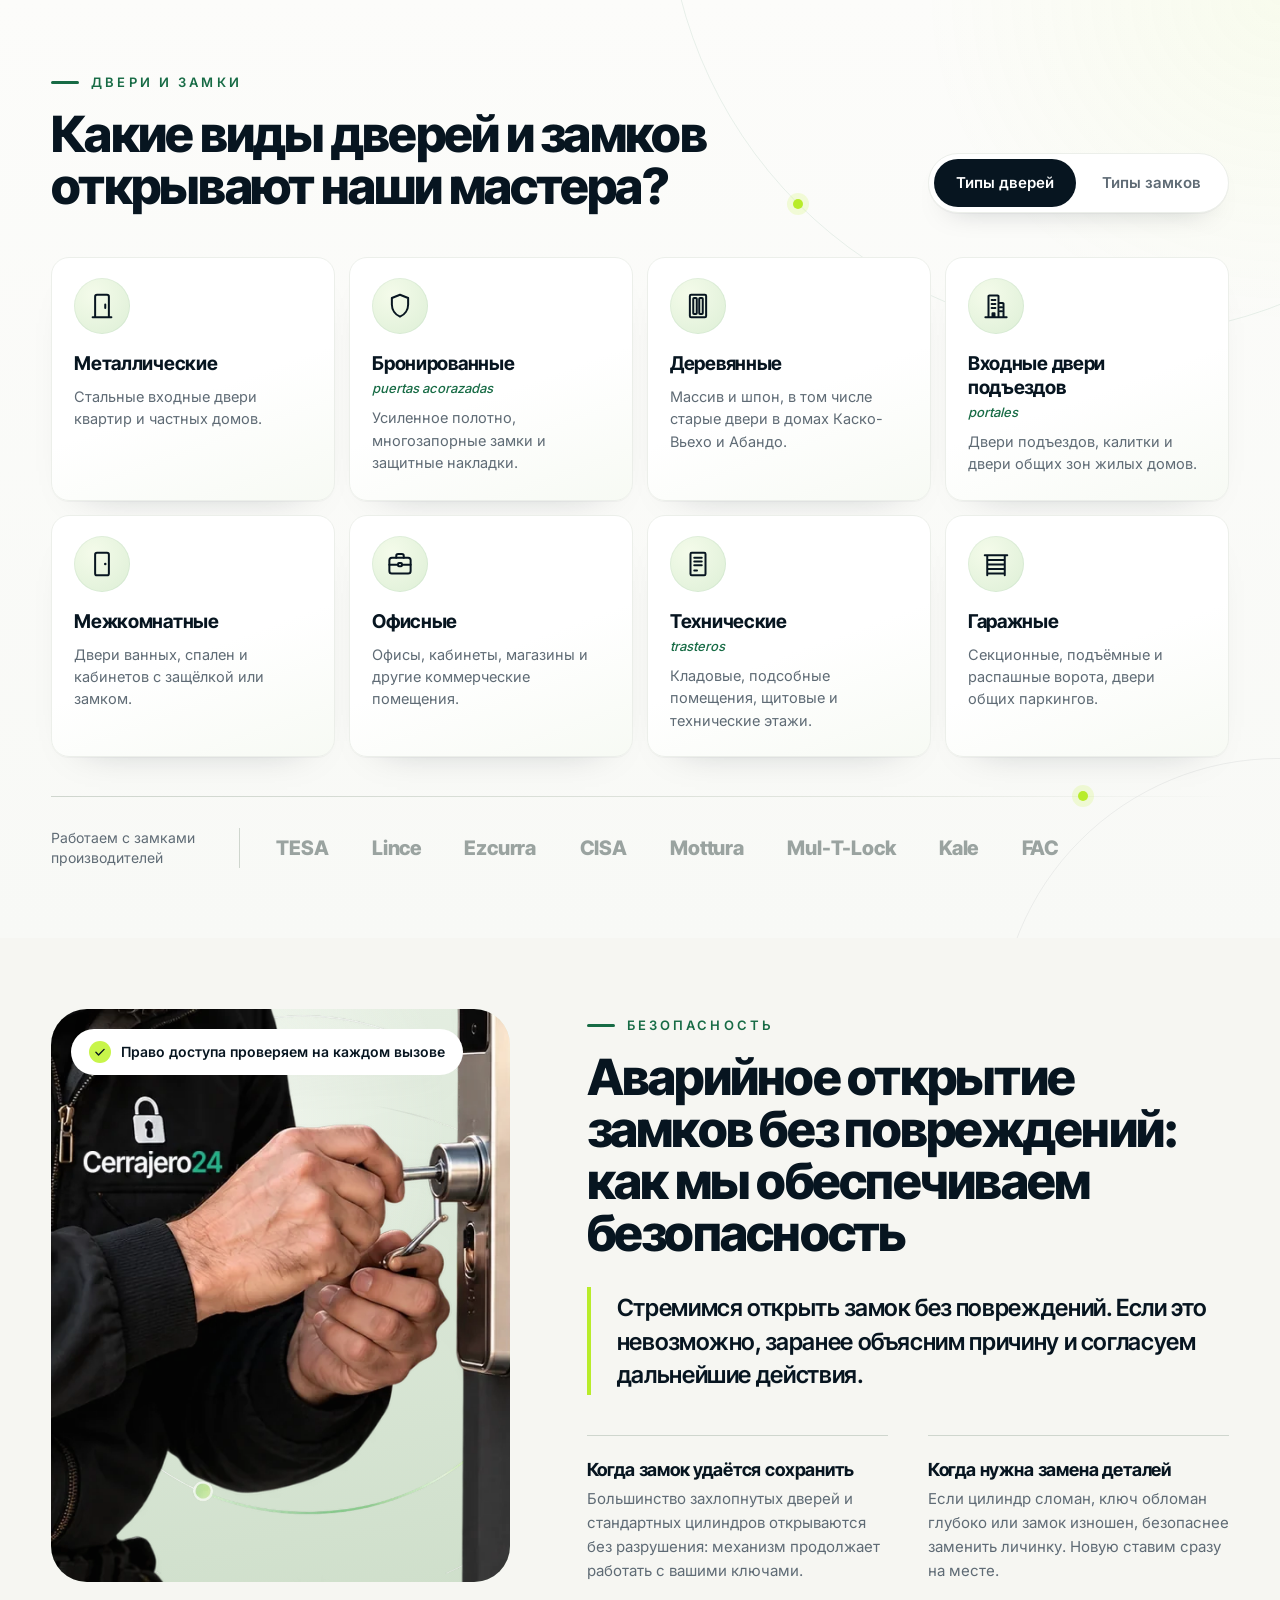
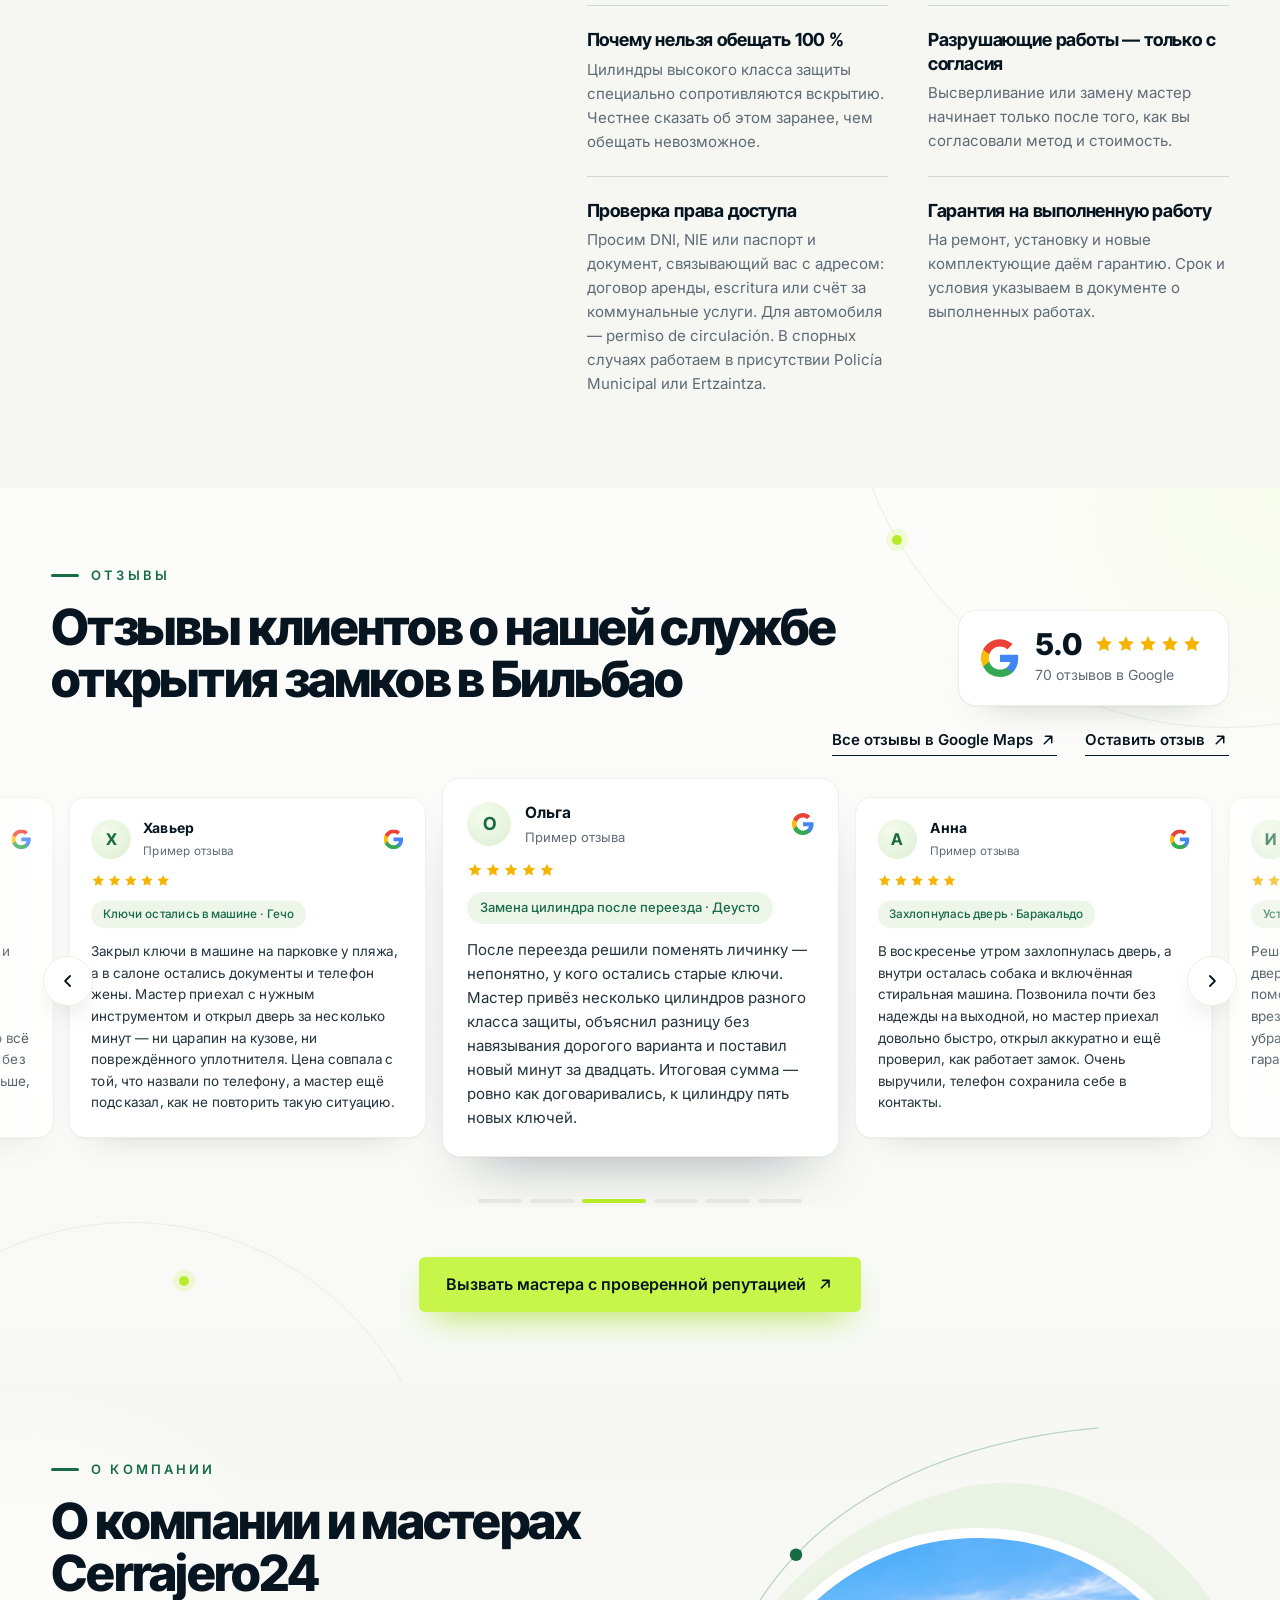
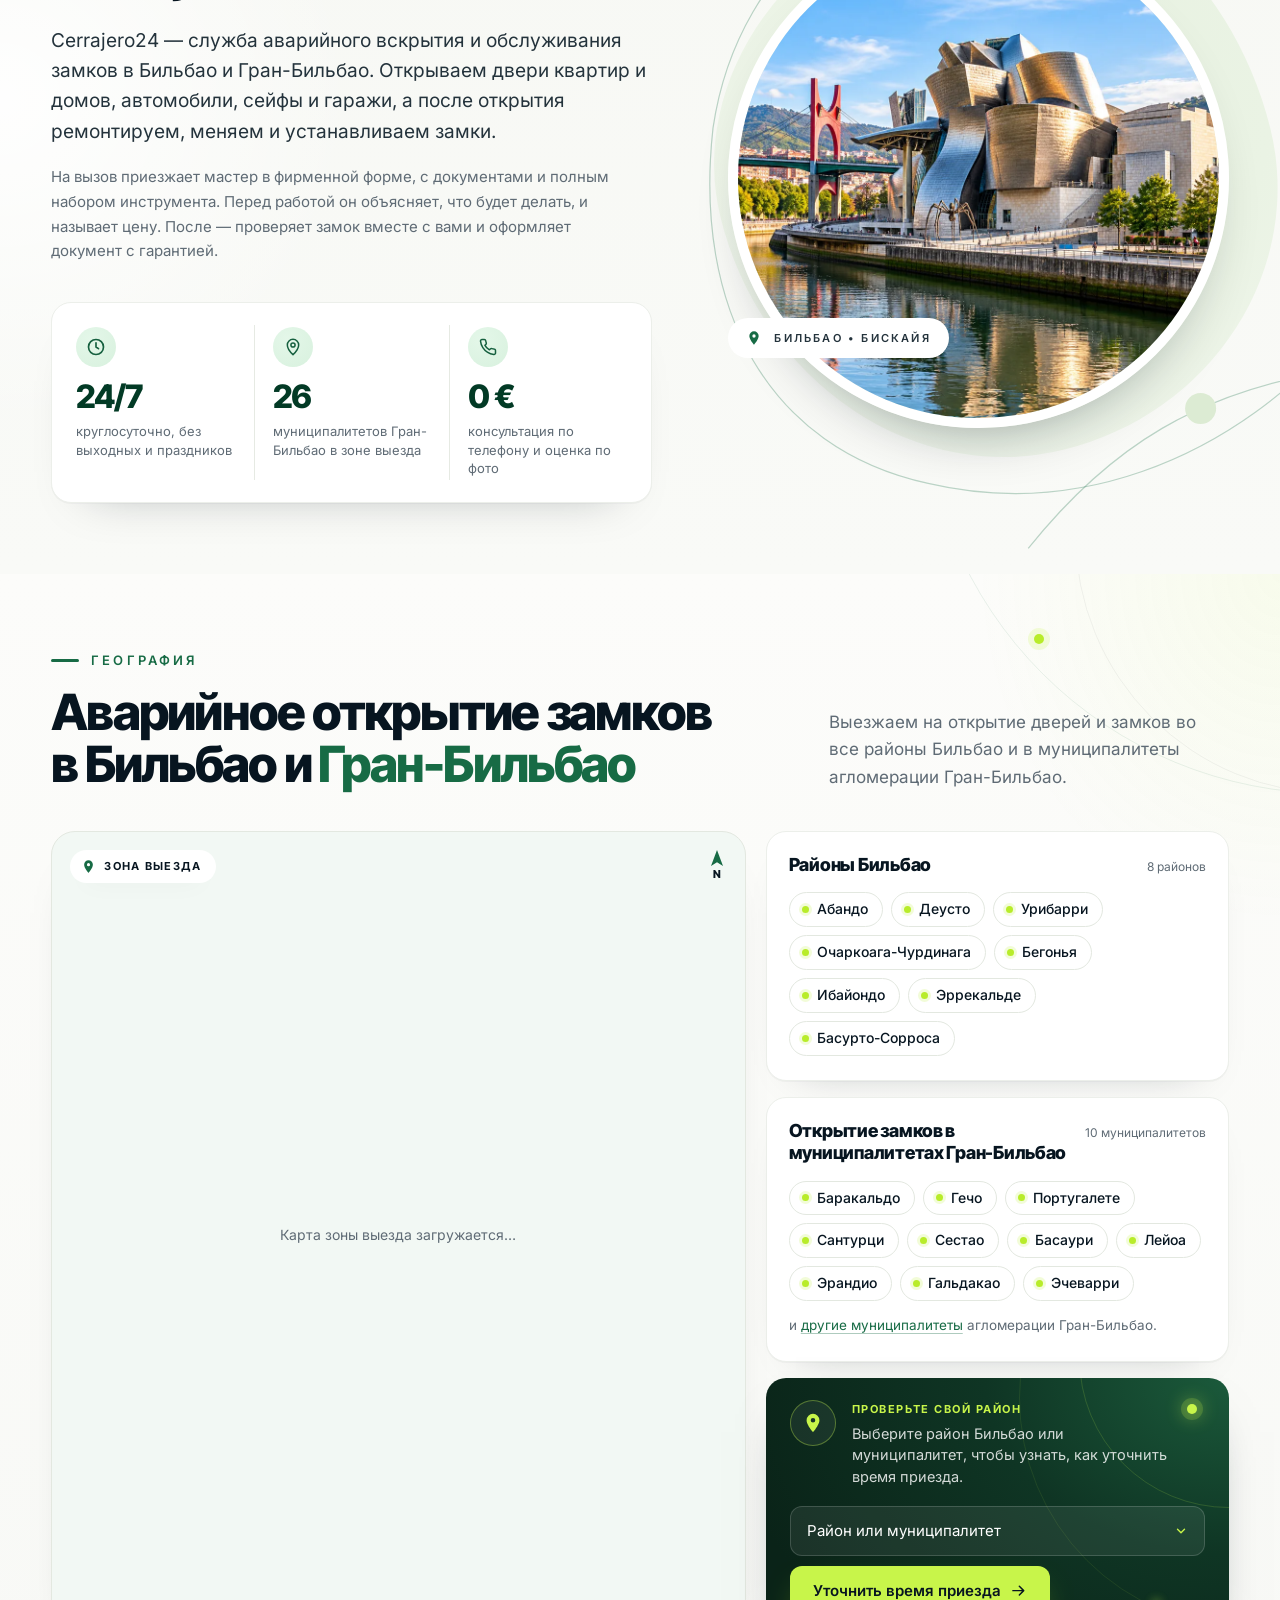
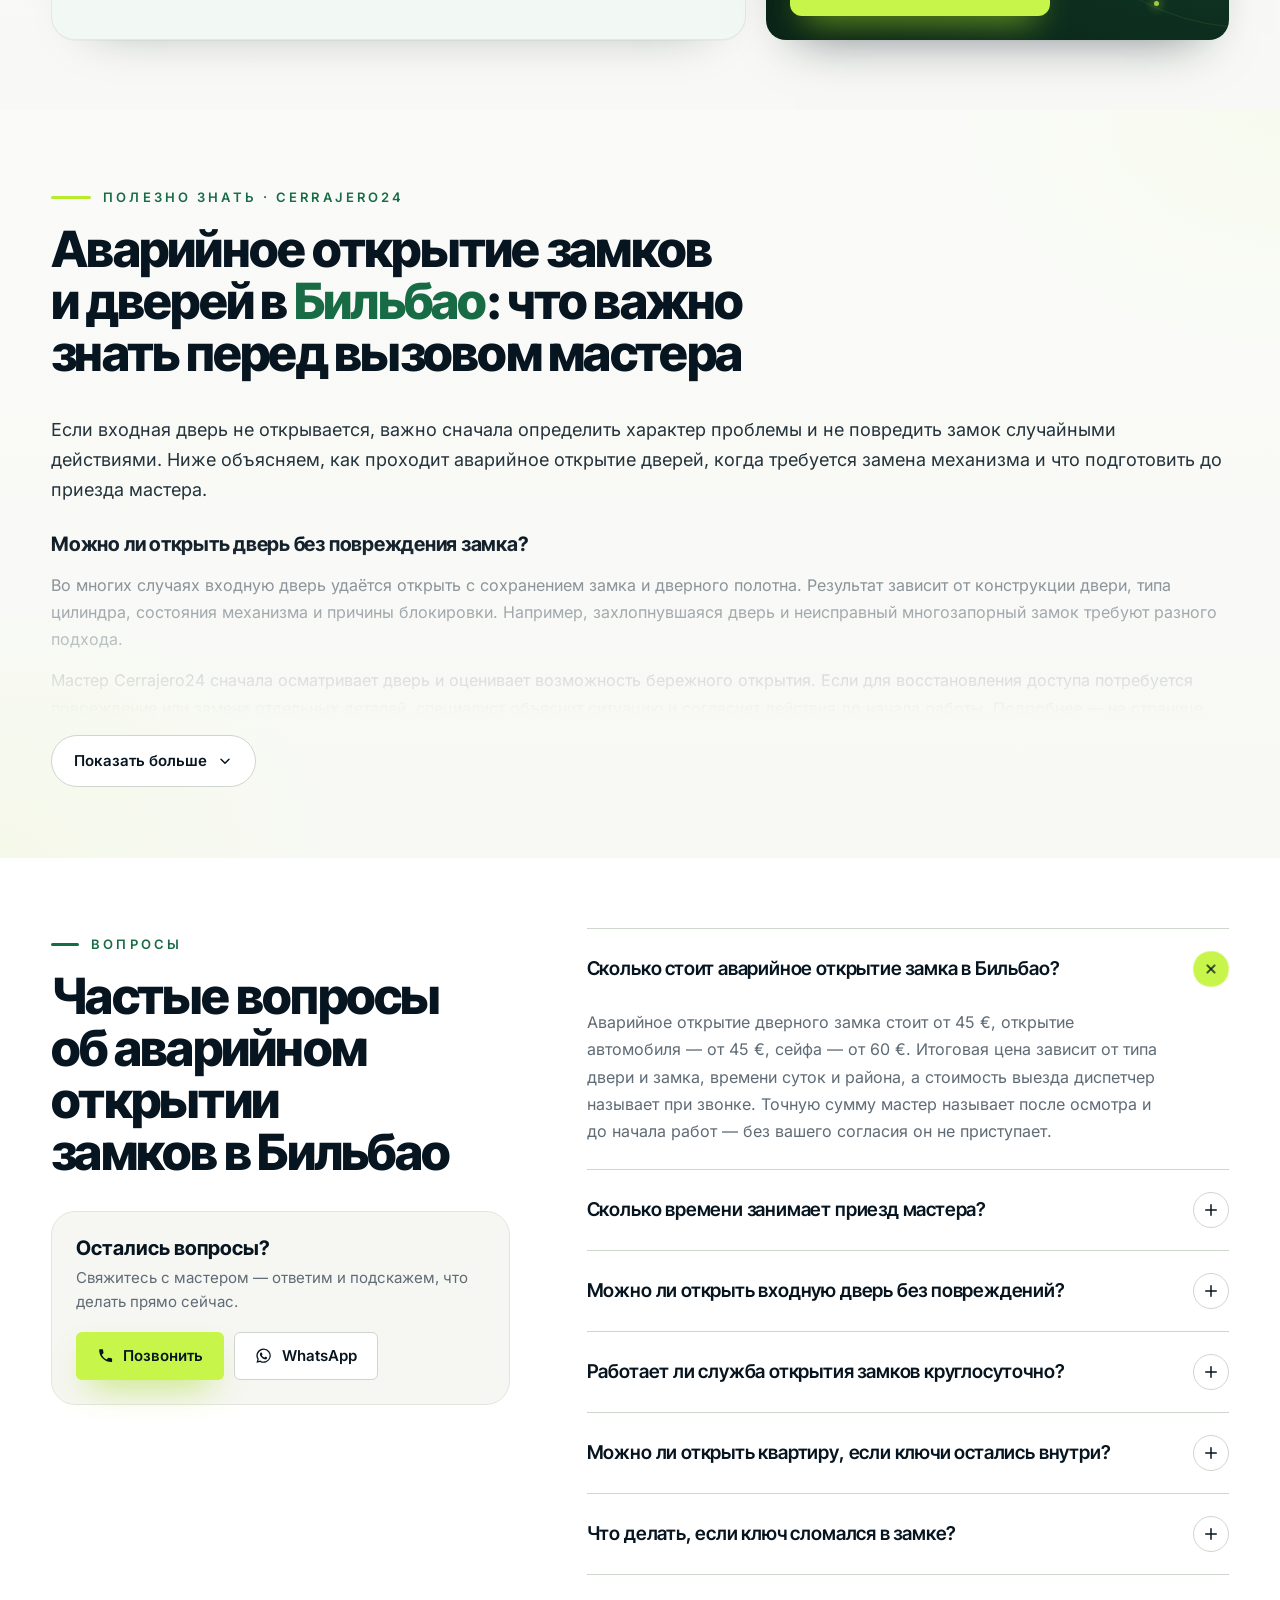
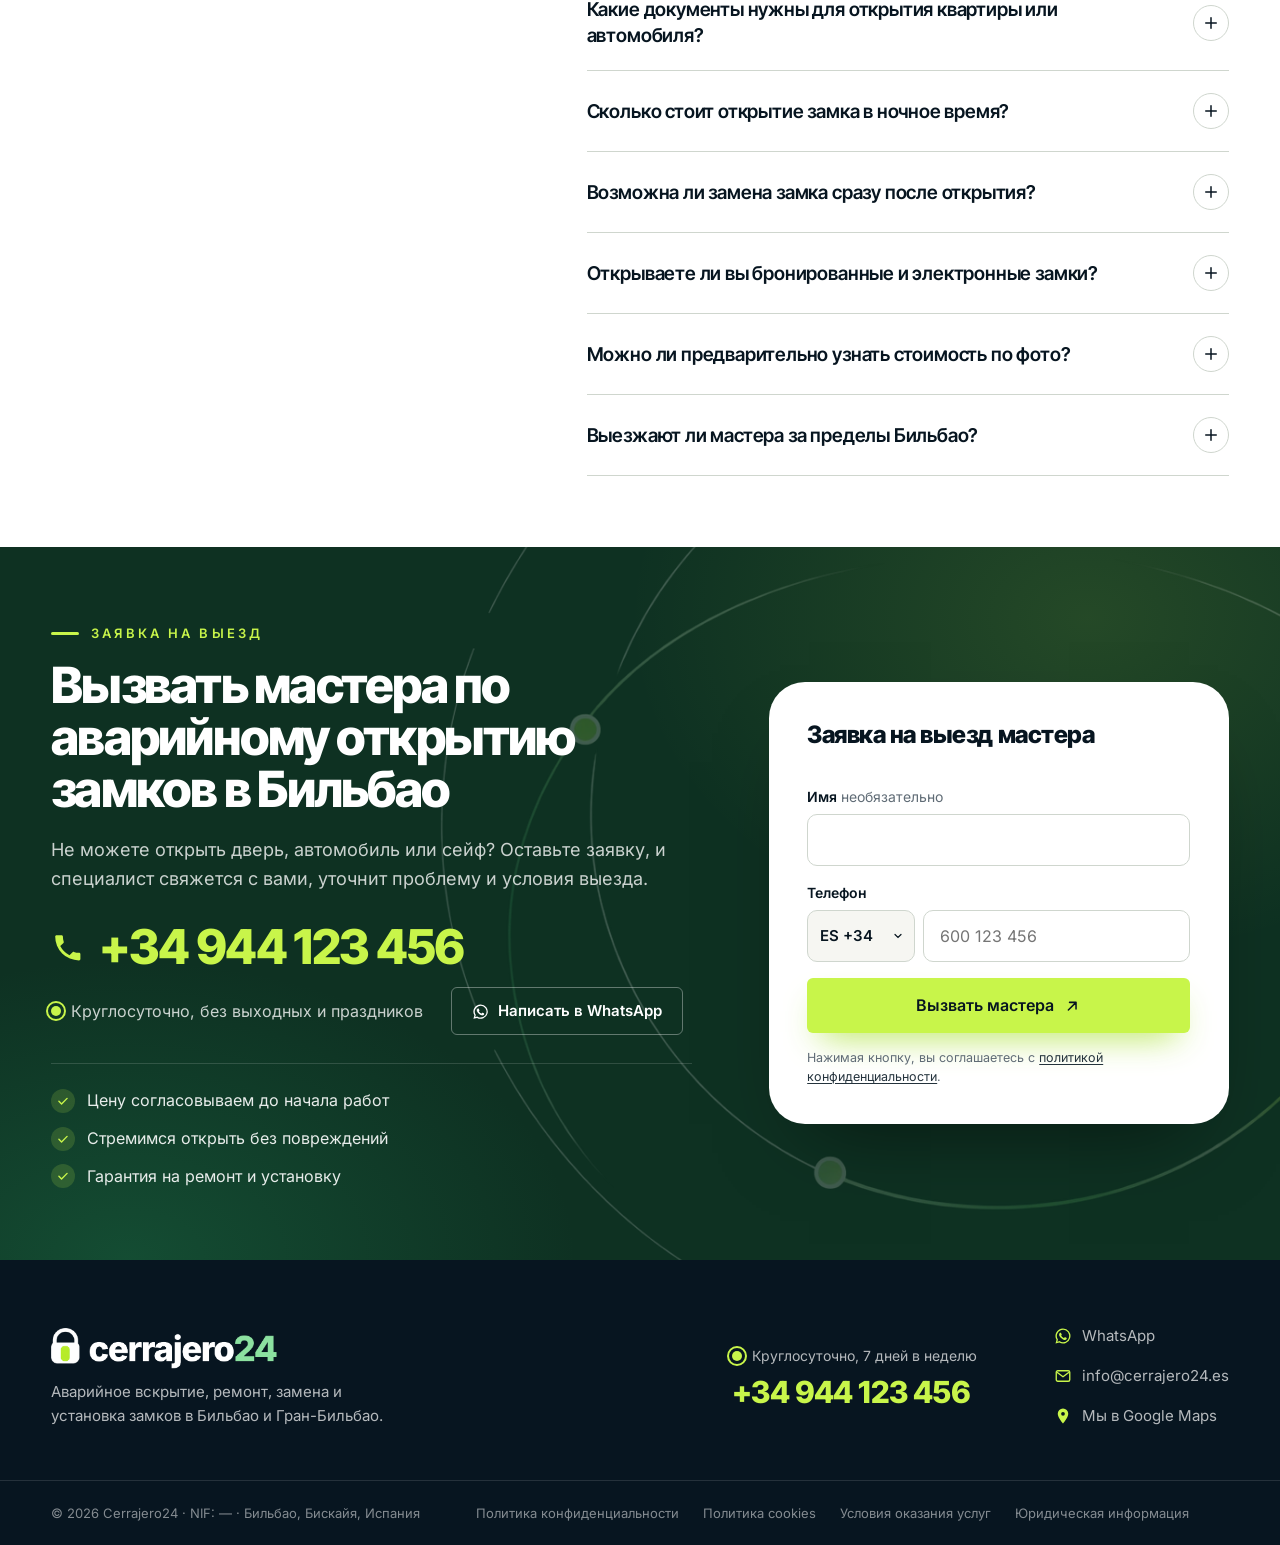
==== commit c3c44d46: "Отзывы с иконкой Google и длиннее, SEO-текст на всю ширину, отступ над гарантиями - Примеры отзывов " ====
--- a/index.html
+++ b/index.html
@@ -870,43 +870,43 @@
 
     <div class="rv-slider" role="region" aria-roledescription="карусель" aria-label="Отзывы клиентов" data-rv>
       <button class="rv-slider__nav rv-slider__nav--prev" type="button" aria-label="Предыдущий отзыв" data-rv-prev><svg aria-hidden="true"><use href="#i-chev-left"/></svg></button>
-      <!-- Примеры отзывов для показа макета (помечены «Пример отзыва», .review--demo). Заменить НАСТОЯЩИМИ отзывами из Google: имя, дата, текст без изменений; вернуть иконку Google .review__g -->
+      <!-- Примеры отзывов для показа макета (помечены «Пример отзыва», .review--demo). Заменить НАСТОЯЩИМИ отзывами из Google: имя, дата, текст без изменений -->
       <ul class="rv-track" role="list" tabindex="0" aria-label="Листайте отзывы стрелками" data-rv-track>
         <li class="review review--demo" data-rv-slide>
-          <div class="review__head"><span class="review__avatar" aria-hidden="true">М</span><div><p class="review__name">Мария</p><p class="review__date">Пример отзыва</p></div></div>
+          <div class="review__head"><span class="review__avatar" aria-hidden="true">М</span><div><p class="review__name">Мария</p><p class="review__date">Пример отзыва</p></div><svg class="review__g" aria-hidden="true"><use href="#i-google"/></svg></div>
           <span class="stars stars--sm" role="img" aria-label="Оценка 5 из 5"><svg aria-hidden="true"><use href="#i-star"/></svg><svg aria-hidden="true"><use href="#i-star"/></svg><svg aria-hidden="true"><use href="#i-star"/></svg><svg aria-hidden="true"><use href="#i-star"/></svg><svg aria-hidden="true"><use href="#i-star"/></svg></span>
           <p class="review__tag">Открытие квартиры ночью · Абандо</p>
-          <p class="review__text">Захлопнула дверь около полуночи, ключи остались внутри. Диспетчер сразу назвал цену с ночной доплатой, мастер приехал быстрее, чем обещали, и открыл дверь без повреждений — замок работает как раньше.</p>
+          <p class="review__text">Захлопнула дверь около полуночи, ключи и телефон остались внутри — звонила от соседки. Диспетчер сразу назвал цену с ночной доплатой, без сюрпризов. Мастер приехал быстрее, чем обещали, спокойно всё объяснил и открыл дверь минут за десять без единой царапины. Замок работает как раньше, менять ничего не пришлось.</p>
         </li>
         <li class="review review--demo" data-rv-slide>
-          <div class="review__head"><span class="review__avatar" aria-hidden="true">Х</span><div><p class="review__name">Хавьер</p><p class="review__date">Пример отзыва</p></div></div>
+          <div class="review__head"><span class="review__avatar" aria-hidden="true">Х</span><div><p class="review__name">Хавьер</p><p class="review__date">Пример отзыва</p></div><svg class="review__g" aria-hidden="true"><use href="#i-google"/></svg></div>
           <span class="stars stars--sm" role="img" aria-label="Оценка 5 из 5"><svg aria-hidden="true"><use href="#i-star"/></svg><svg aria-hidden="true"><use href="#i-star"/></svg><svg aria-hidden="true"><use href="#i-star"/></svg><svg aria-hidden="true"><use href="#i-star"/></svg><svg aria-hidden="true"><use href="#i-star"/></svg></span>
           <p class="review__tag">Ключи остались в машине · Гечо</p>
-          <p class="review__text">Закрыл ключи в машине на парковке у пляжа. Мастер открыл дверь за несколько минут — ни царапин на кузове, ни повреждённого уплотнителя. Цена совпала с той, что назвали по телефону.</p>
+          <p class="review__text">Закрыл ключи в машине на парковке у пляжа, а в салоне остались документы и телефон жены. Мастер приехал с нужным инструментом и открыл дверь за несколько минут — ни царапин на кузове, ни повреждённого уплотнителя. Цена совпала с той, что назвали по телефону, а мастер ещё подсказал, как не повторить такую ситуацию.</p>
         </li>
         <li class="review review--demo" data-rv-slide>
-          <div class="review__head"><span class="review__avatar" aria-hidden="true">О</span><div><p class="review__name">Ольга</p><p class="review__date">Пример отзыва</p></div></div>
+          <div class="review__head"><span class="review__avatar" aria-hidden="true">О</span><div><p class="review__name">Ольга</p><p class="review__date">Пример отзыва</p></div><svg class="review__g" aria-hidden="true"><use href="#i-google"/></svg></div>
           <span class="stars stars--sm" role="img" aria-label="Оценка 5 из 5"><svg aria-hidden="true"><use href="#i-star"/></svg><svg aria-hidden="true"><use href="#i-star"/></svg><svg aria-hidden="true"><use href="#i-star"/></svg><svg aria-hidden="true"><use href="#i-star"/></svg><svg aria-hidden="true"><use href="#i-star"/></svg></span>
           <p class="review__tag">Замена цилиндра после переезда · Деусто</p>
-          <p class="review__text">После переезда решили поменять личинку. Мастер привёз несколько цилиндров разного класса защиты, объяснил разницу и поставил новый минут за двадцать. Итоговая сумма — ровно как договаривались.</p>
+          <p class="review__text">После переезда решили поменять личинку — непонятно, у кого остались старые ключи. Мастер привёз несколько цилиндров разного класса защиты, объяснил разницу без навязывания дорогого варианта и поставил новый минут за двадцать. Итоговая сумма — ровно как договаривались, к цилиндру пять новых ключей.</p>
         </li>
         <li class="review review--demo" data-rv-slide>
-          <div class="review__head"><span class="review__avatar" aria-hidden="true">А</span><div><p class="review__name">Анна</p><p class="review__date">Пример отзыва</p></div></div>
+          <div class="review__head"><span class="review__avatar" aria-hidden="true">А</span><div><p class="review__name">Анна</p><p class="review__date">Пример отзыва</p></div><svg class="review__g" aria-hidden="true"><use href="#i-google"/></svg></div>
           <span class="stars stars--sm" role="img" aria-label="Оценка 5 из 5"><svg aria-hidden="true"><use href="#i-star"/></svg><svg aria-hidden="true"><use href="#i-star"/></svg><svg aria-hidden="true"><use href="#i-star"/></svg><svg aria-hidden="true"><use href="#i-star"/></svg><svg aria-hidden="true"><use href="#i-star"/></svg></span>
           <p class="review__tag">Захлопнулась дверь · Баракальдо</p>
-          <p class="review__text">В воскресенье захлопнулась дверь, а внутри осталась собака. Мастер приехал довольно быстро, открыл аккуратно и ещё проверил, как работает замок. Очень выручили, спасибо!</p>
+          <p class="review__text">В воскресенье утром захлопнулась дверь, а внутри осталась собака и включённая стиральная машина. Позвонила почти без надежды на выходной, но мастер приехал довольно быстро, открыл аккуратно и ещё проверил, как работает замок. Очень выручили, телефон сохранила себе в контакты.</p>
         </li>
         <li class="review review--demo" data-rv-slide>
-          <div class="review__head"><span class="review__avatar" aria-hidden="true">И</span><div><p class="review__name">Игорь</p><p class="review__date">Пример отзыва</p></div></div>
+          <div class="review__head"><span class="review__avatar" aria-hidden="true">И</span><div><p class="review__name">Игорь</p><p class="review__date">Пример отзыва</p></div><svg class="review__g" aria-hidden="true"><use href="#i-google"/></svg></div>
           <span class="stars stars--sm" role="img" aria-label="Оценка 5 из 5"><svg aria-hidden="true"><use href="#i-star"/></svg><svg aria-hidden="true"><use href="#i-star"/></svg><svg aria-hidden="true"><use href="#i-star"/></svg><svg aria-hidden="true"><use href="#i-star"/></svg><svg aria-hidden="true"><use href="#i-star"/></svg></span>
           <p class="review__tag">Установка дополнительного замка · Басаури</p>
-          <p class="review__text">Поставили второй замок на входную дверь. Помогли выбрать модель, всё врезали аккуратно, убрали за собой стружку и выдали гарантию на работу. Рекомендую.</p>
+          <p class="review__text">Решили поставить второй замок на входную дверь после случаев краж в районе. Мастер помог выбрать модель под нашу дверь, всё врезал аккуратно, отрегулировал оба замка и убрал за собой стружку. Выдали документ с гарантией на работу. Рекомендую знакомым.</p>
         </li>
         <li class="review review--demo" data-rv-slide>
-          <div class="review__head"><span class="review__avatar" aria-hidden="true">Л</span><div><p class="review__name">Лусия</p><p class="review__date">Пример отзыва</p></div></div>
+          <div class="review__head"><span class="review__avatar" aria-hidden="true">Л</span><div><p class="review__name">Лусия</p><p class="review__date">Пример отзыва</p></div><svg class="review__g" aria-hidden="true"><use href="#i-google"/></svg></div>
           <span class="stars stars--sm" role="img" aria-label="Оценка 5 из 5"><svg aria-hidden="true"><use href="#i-star"/></svg><svg aria-hidden="true"><use href="#i-star"/></svg><svg aria-hidden="true"><use href="#i-star"/></svg><svg aria-hidden="true"><use href="#i-star"/></svg><svg aria-hidden="true"><use href="#i-star"/></svg></span>
           <p class="review__tag">Открытие багажника · Сантурци</p>
-          <p class="review__text">Поздно вечером перестал открываться багажник, а внутри были вещи для поездки. Мастер приехал в оговорённое время, открыл без повреждений и подсказал, где лучше отремонтировать замок.</p>
+          <p class="review__text">Поздно вечером перестал открываться багажник, а внутри были вещи для утренней поездки. Мастер приехал в оговорённое время, открыл без повреждений и показал, что сломалась тяга замка. Подсказал, где её недорого заменить, и не стал навязывать лишних работ.</p>
         </li>
       </ul>
       <button class="rv-slider__nav rv-slider__nav--next" type="button" aria-label="Следующий отзыв" data-rv-next><svg aria-hidden="true"><use href="#i-chev-right"/></svg></button>
--- a/css/style.css
+++ b/css/style.css
@@ -1372,7 +1372,6 @@
 /* ---------- SEO-текст: сплошной текст + «Показать больше» ---------- */
 .longread { scroll-margin-top: calc(var(--header-h) + 16px); }
 .longread__head { max-width: 1080px; margin-bottom: clamp(24px, 3vw, 36px); }
-.longread__main { max-width: 1080px; }
 .longread__head .kicker { color: var(--green); }
 .longread__title { text-wrap: balance; }
 .longread__title .accent { color: var(--green); }
@@ -1462,7 +1461,7 @@
   .pulse::after { content: ""; position: absolute; inset: -5px; border-radius: 50%; border: 2px solid var(--lime); animation: pulse 2s ease-out infinite; }
 }
 @keyframes pulse { from { transform: scale(.6); opacity: .9; } to { transform: scale(1.8); opacity: 0; } }
-.final__guarantees { display: flex; flex-wrap: wrap; gap: 12px 32px; margin-top: 28px; padding-top: 24px; border-top: 1px solid rgba(255, 255, 255, .14); }
+ul.final__guarantees { display: flex; flex-wrap: wrap; gap: 12px 32px; margin-top: 28px; padding-top: 24px; border-top: 1px solid rgba(255, 255, 255, .14); }
 .final__guarantees li { display: flex; align-items: center; gap: 12px; color: rgba(255, 255, 255, .9); }
 .final__guarantees svg { width: 24px; height: 24px; padding: 5px; border-radius: 50%; background: rgba(200, 245, 74, .16); color: var(--lime); flex: none; }
 
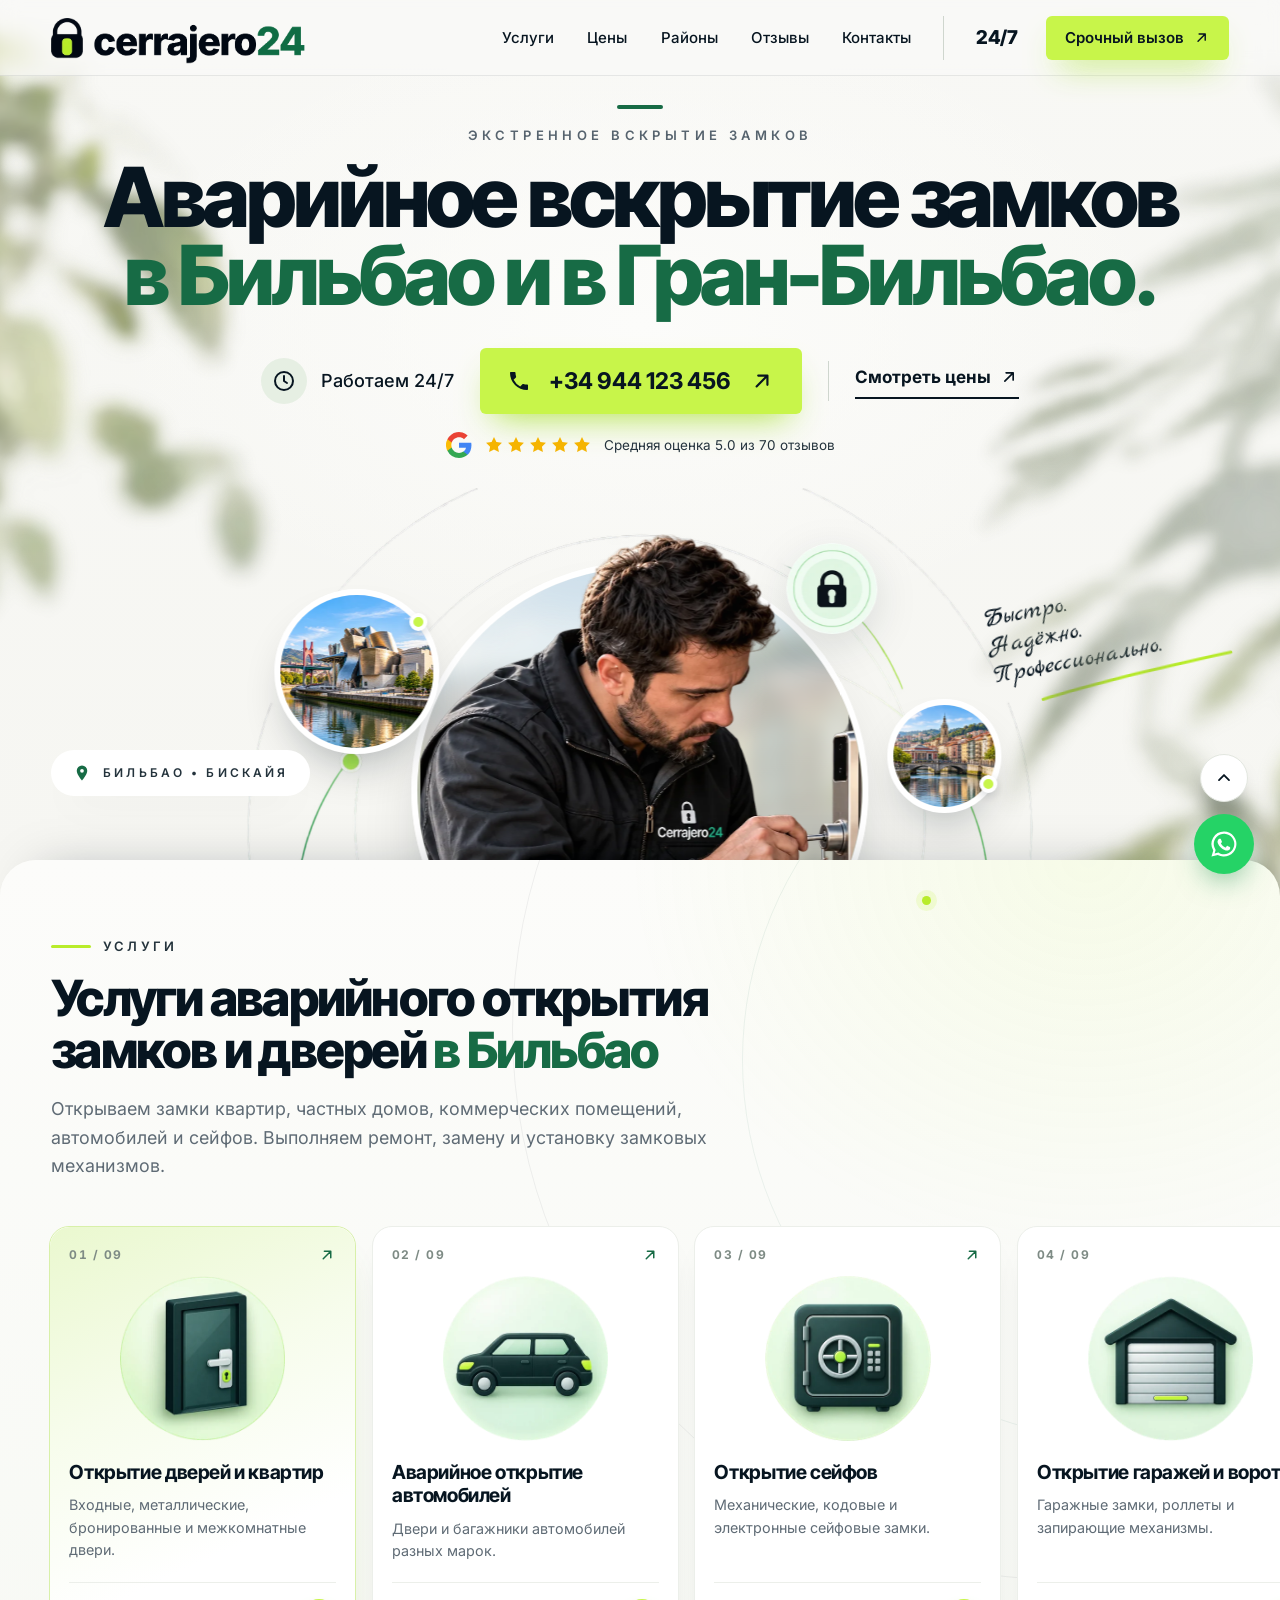
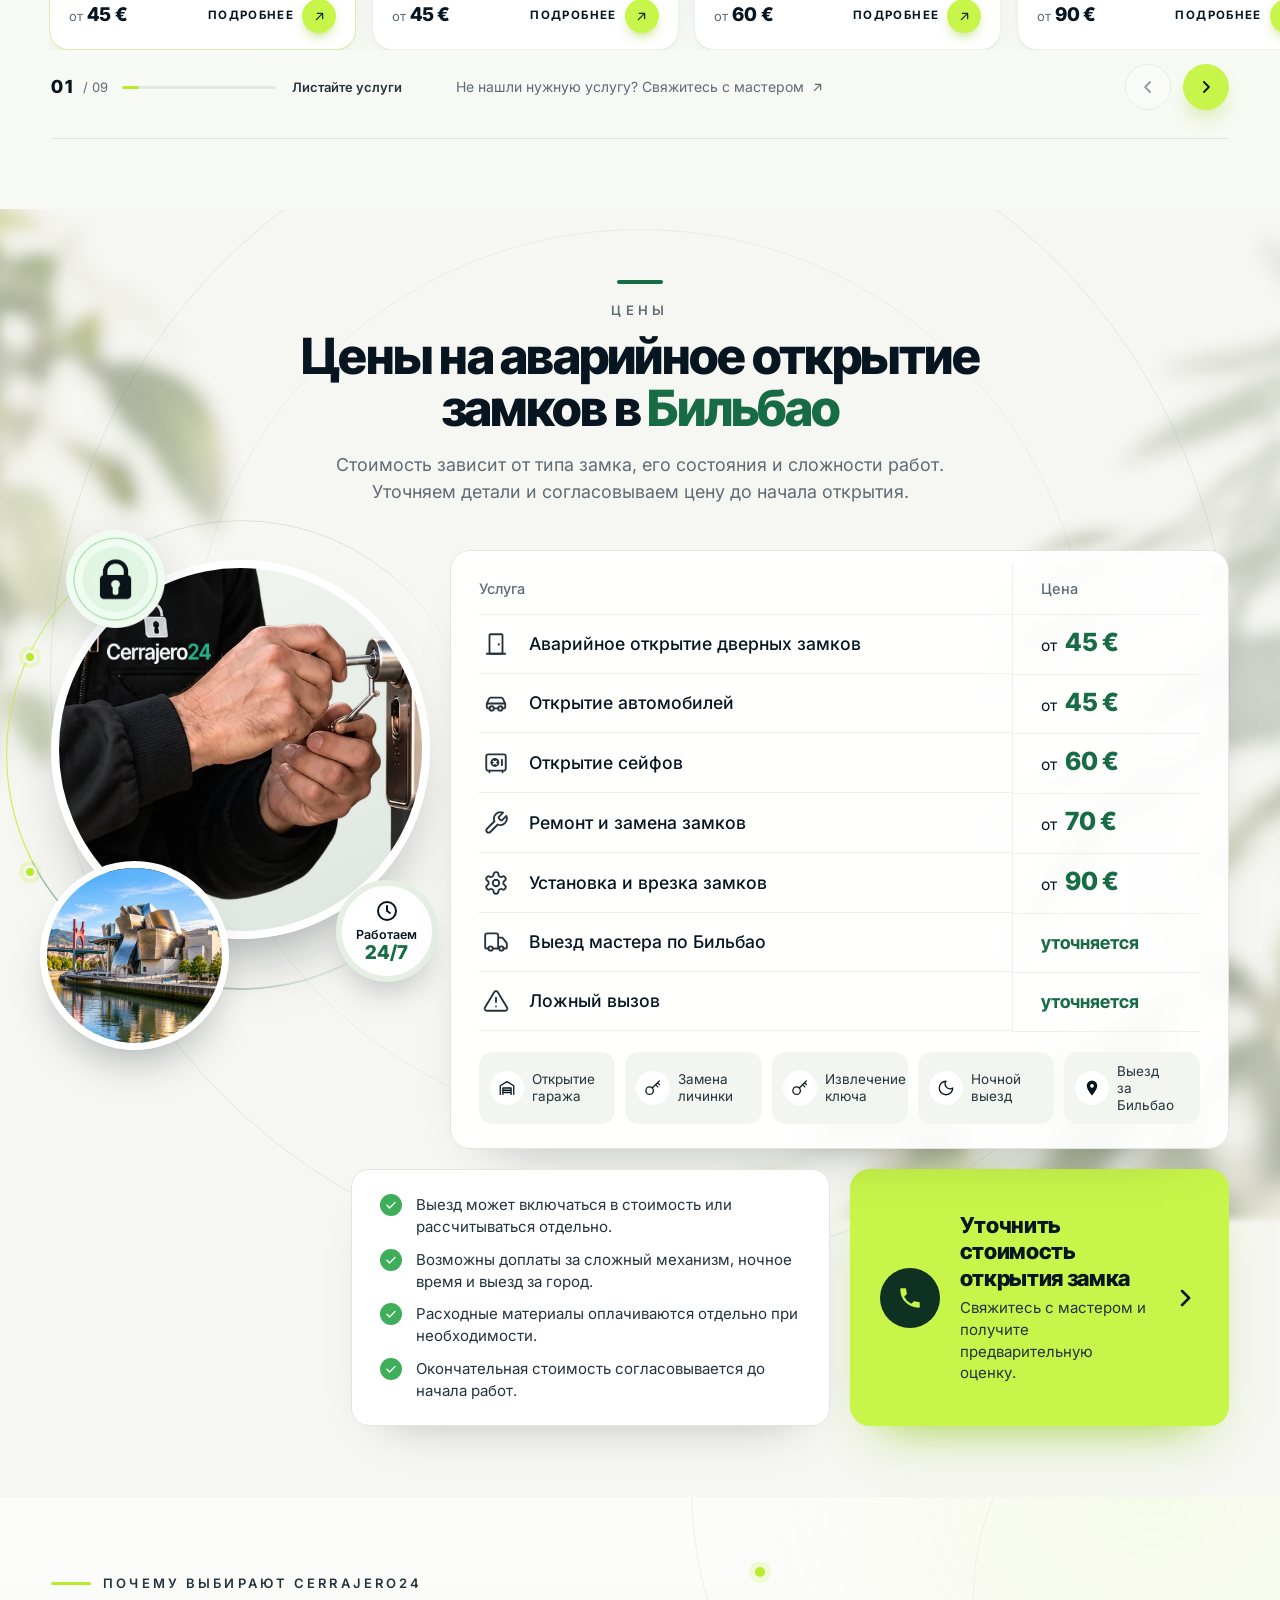
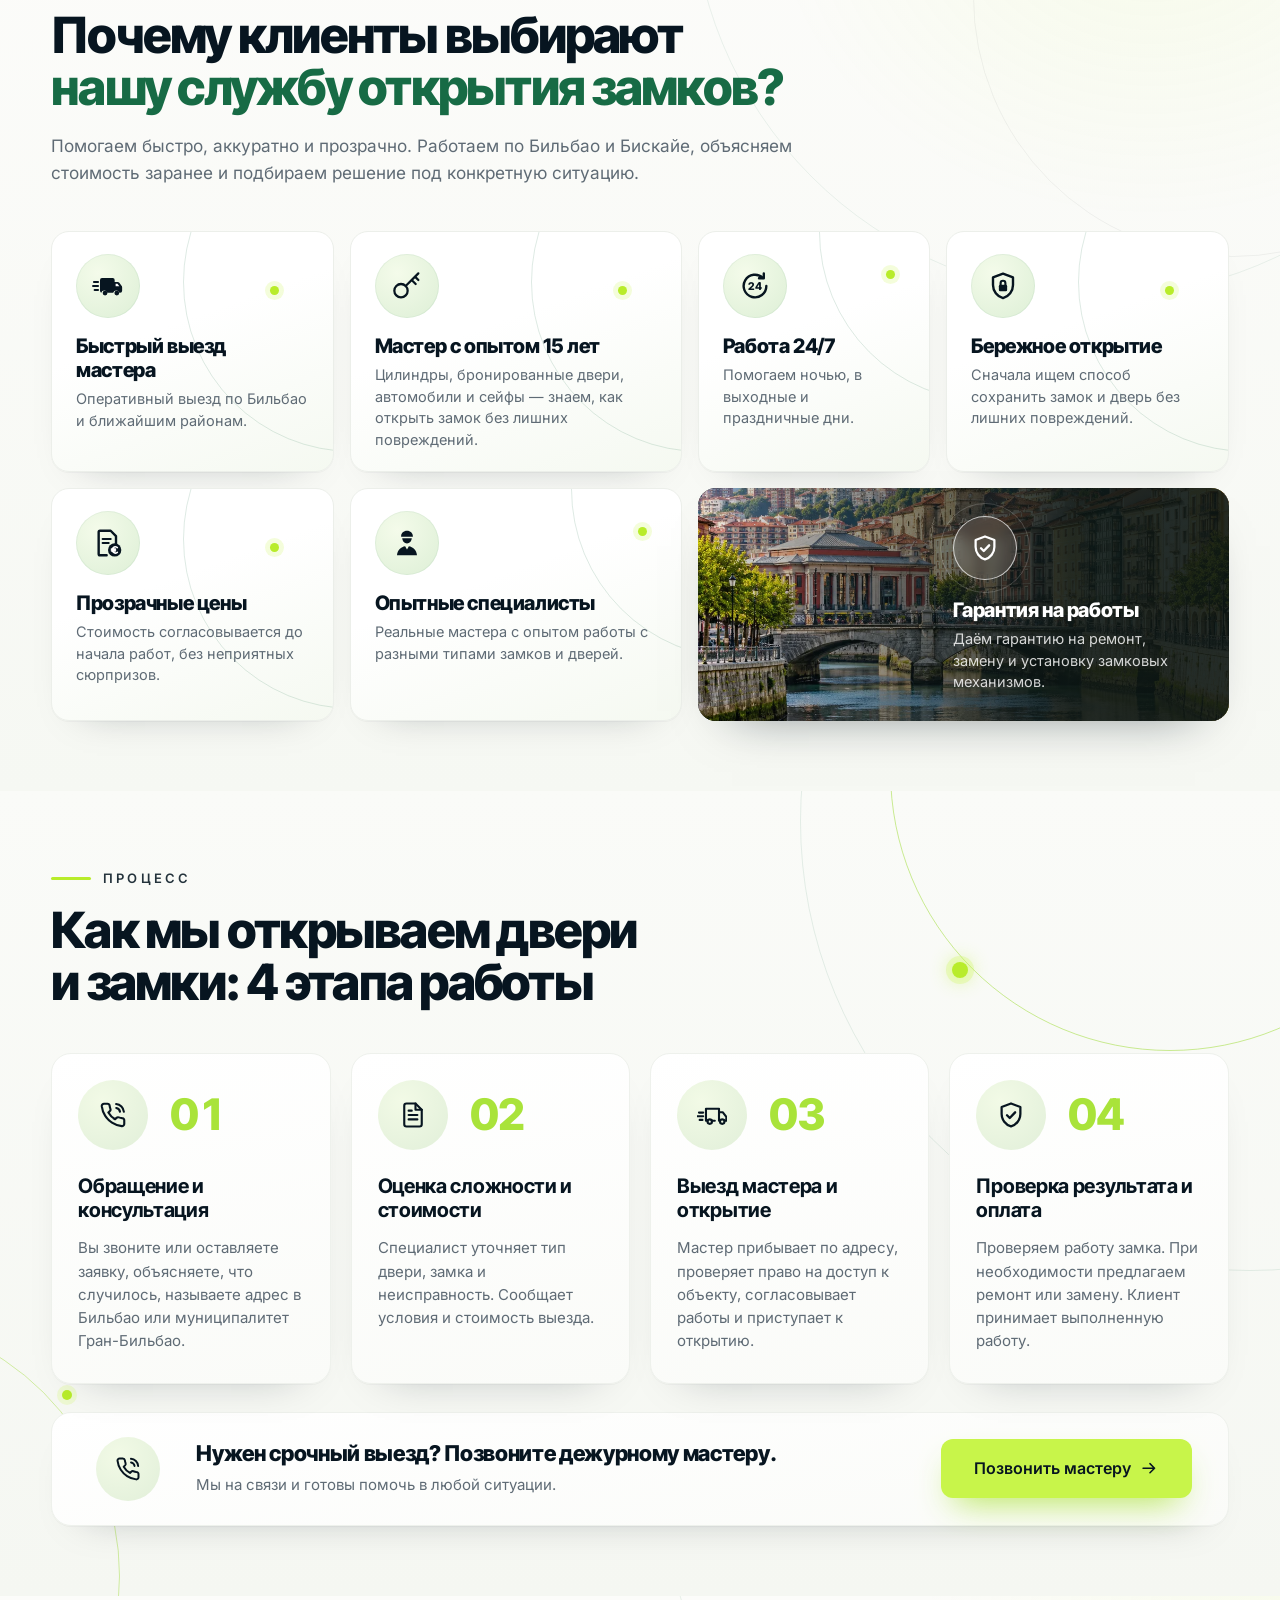
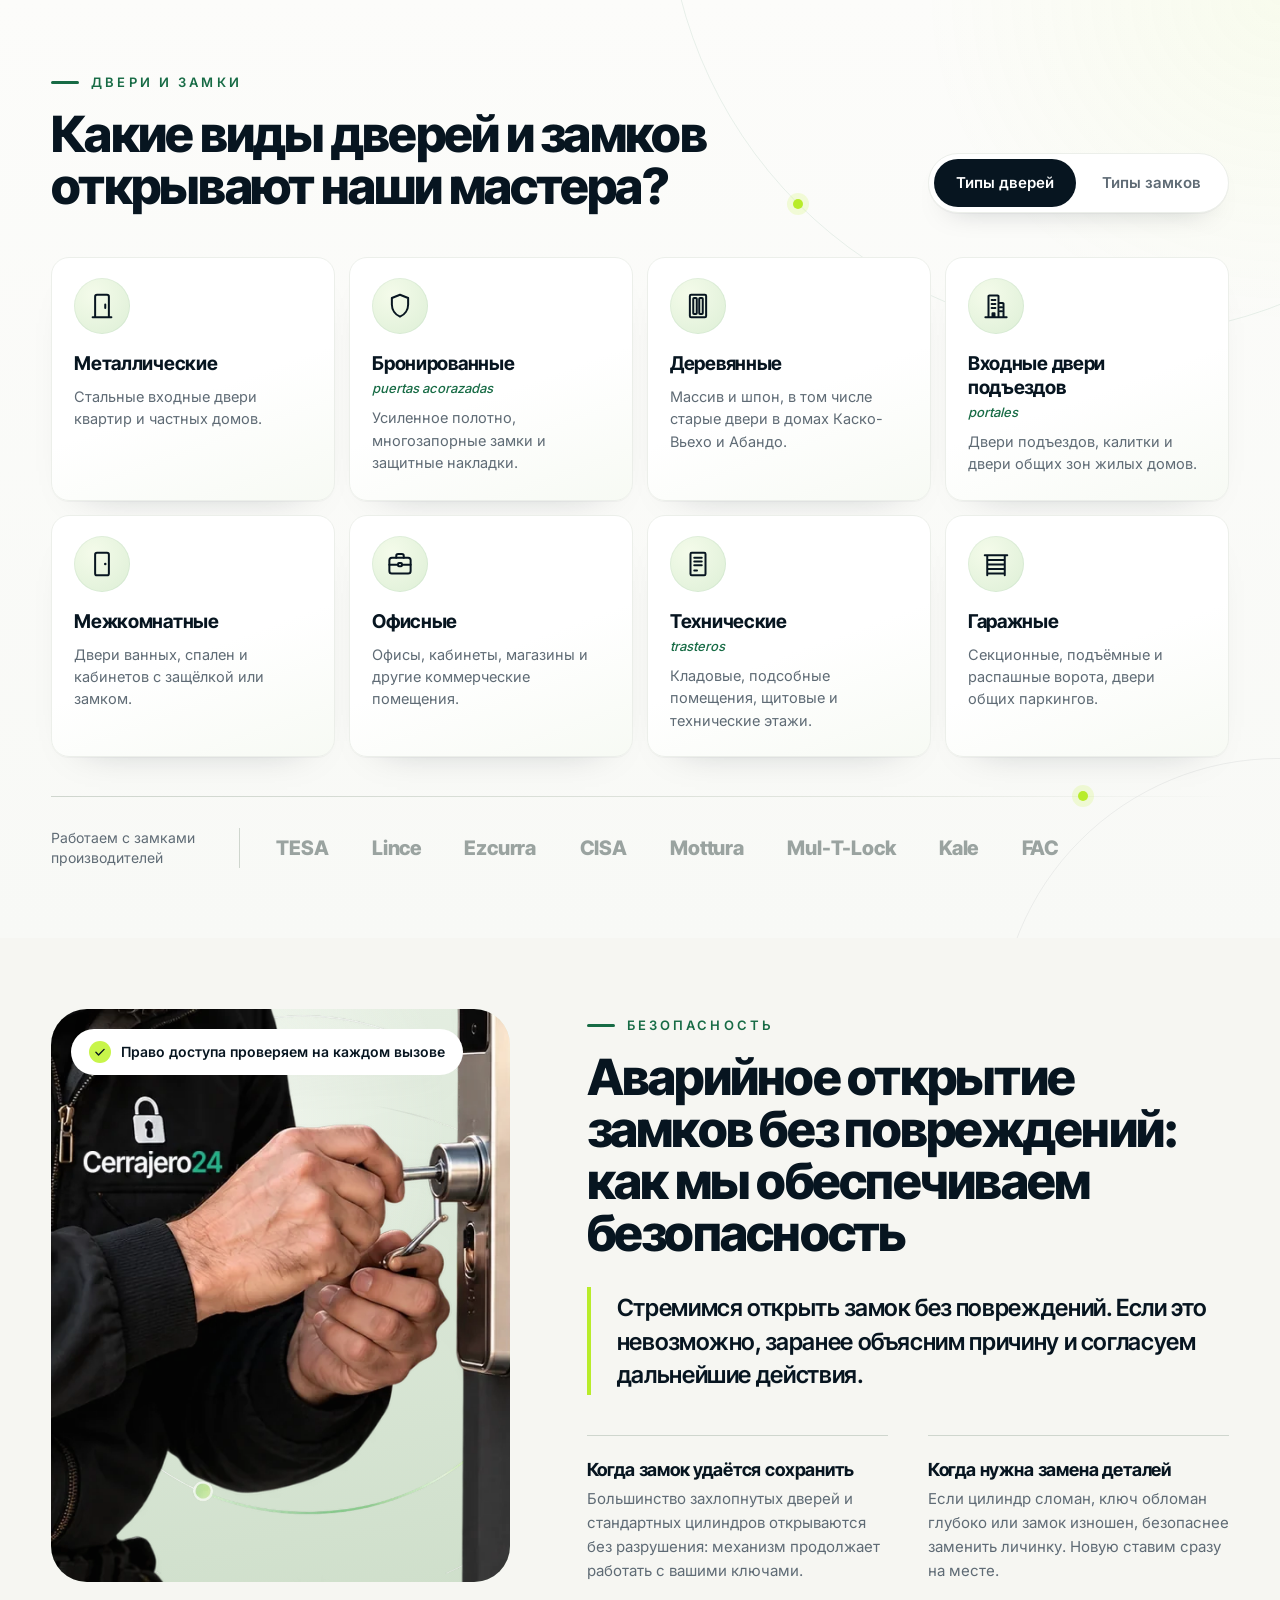
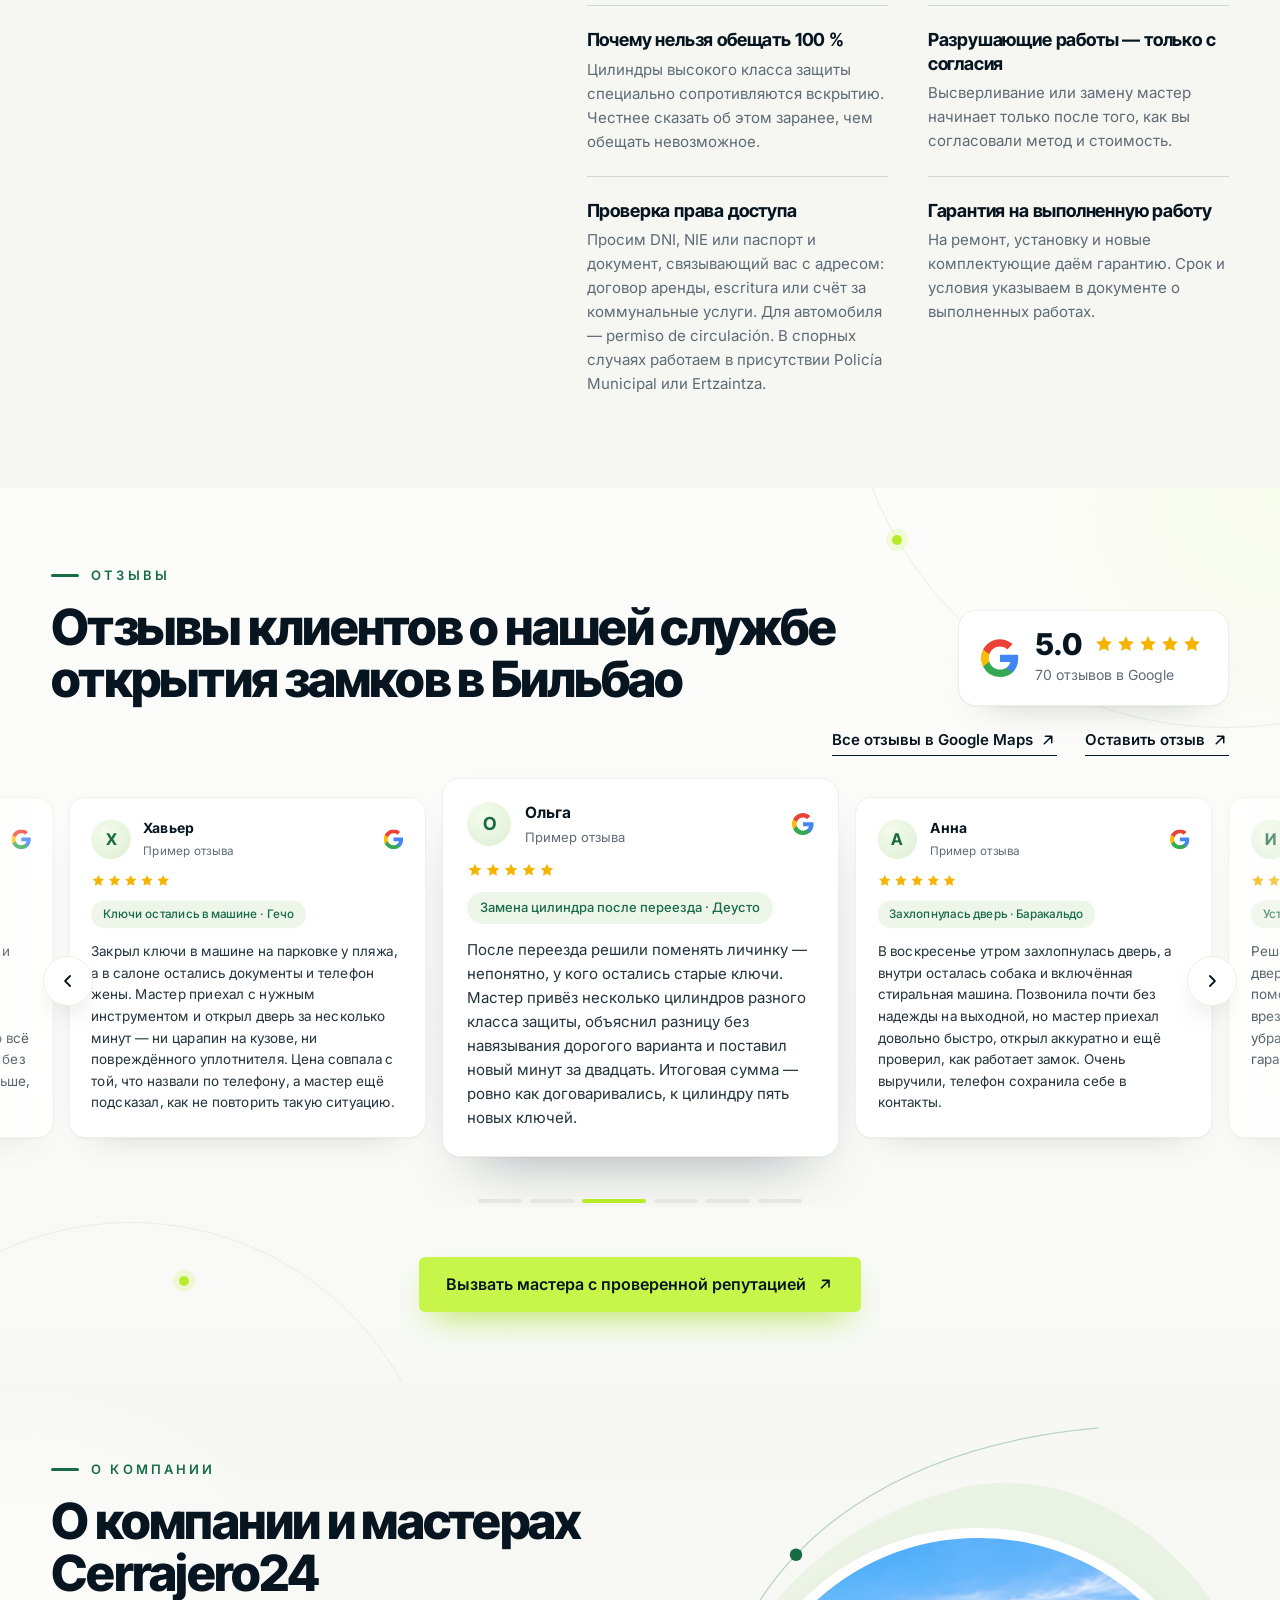
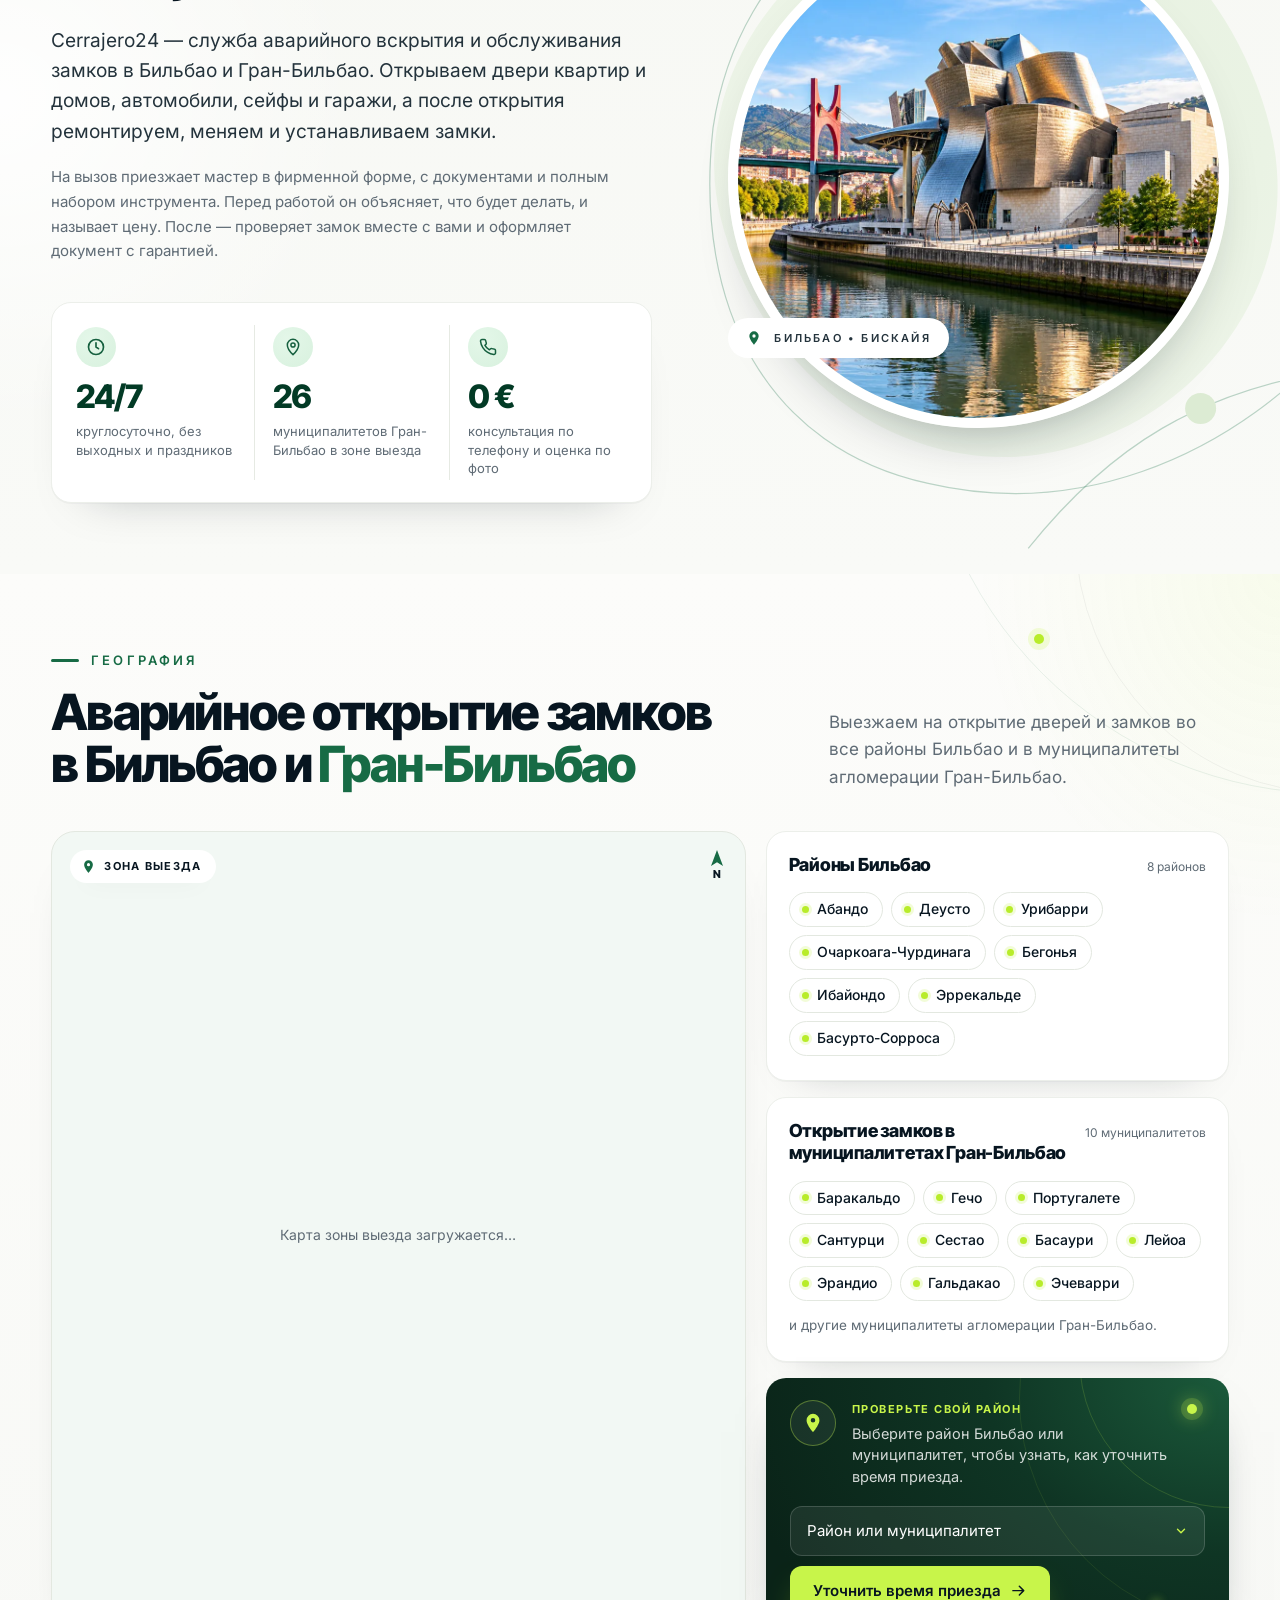
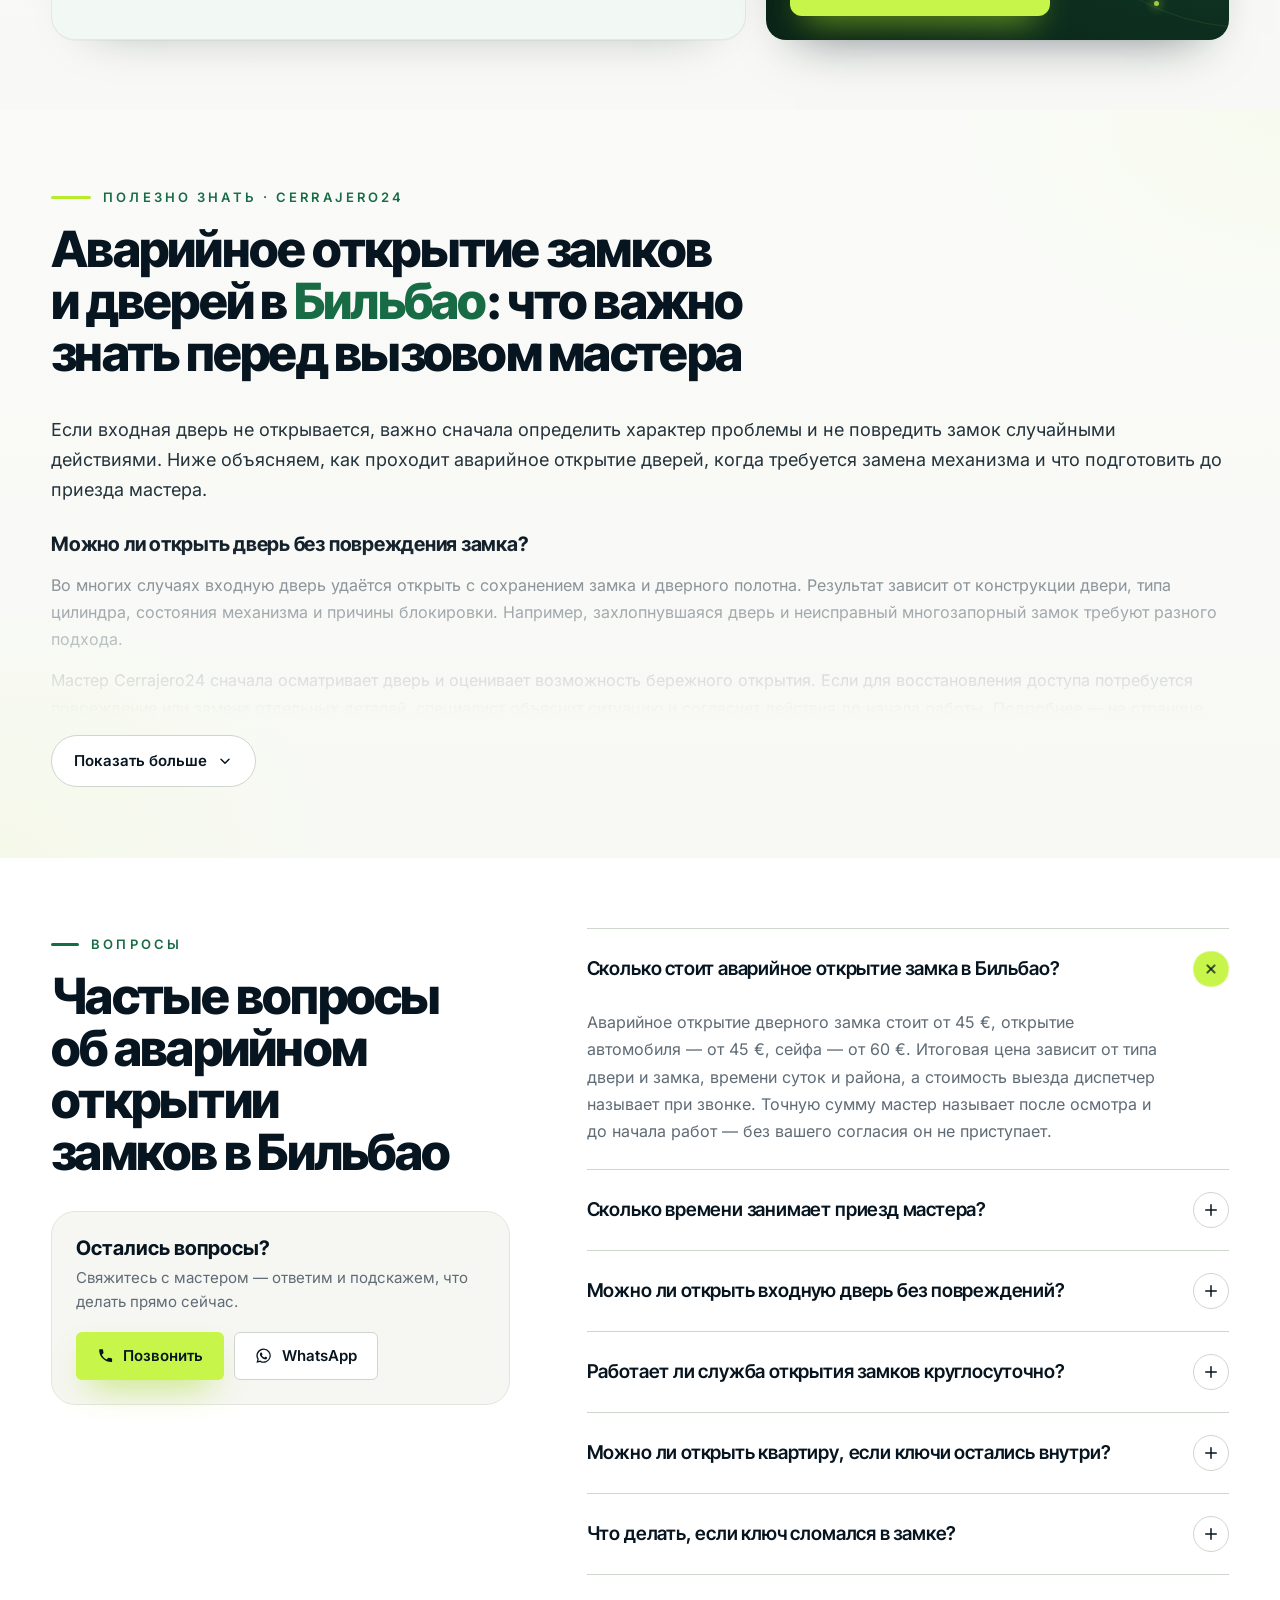
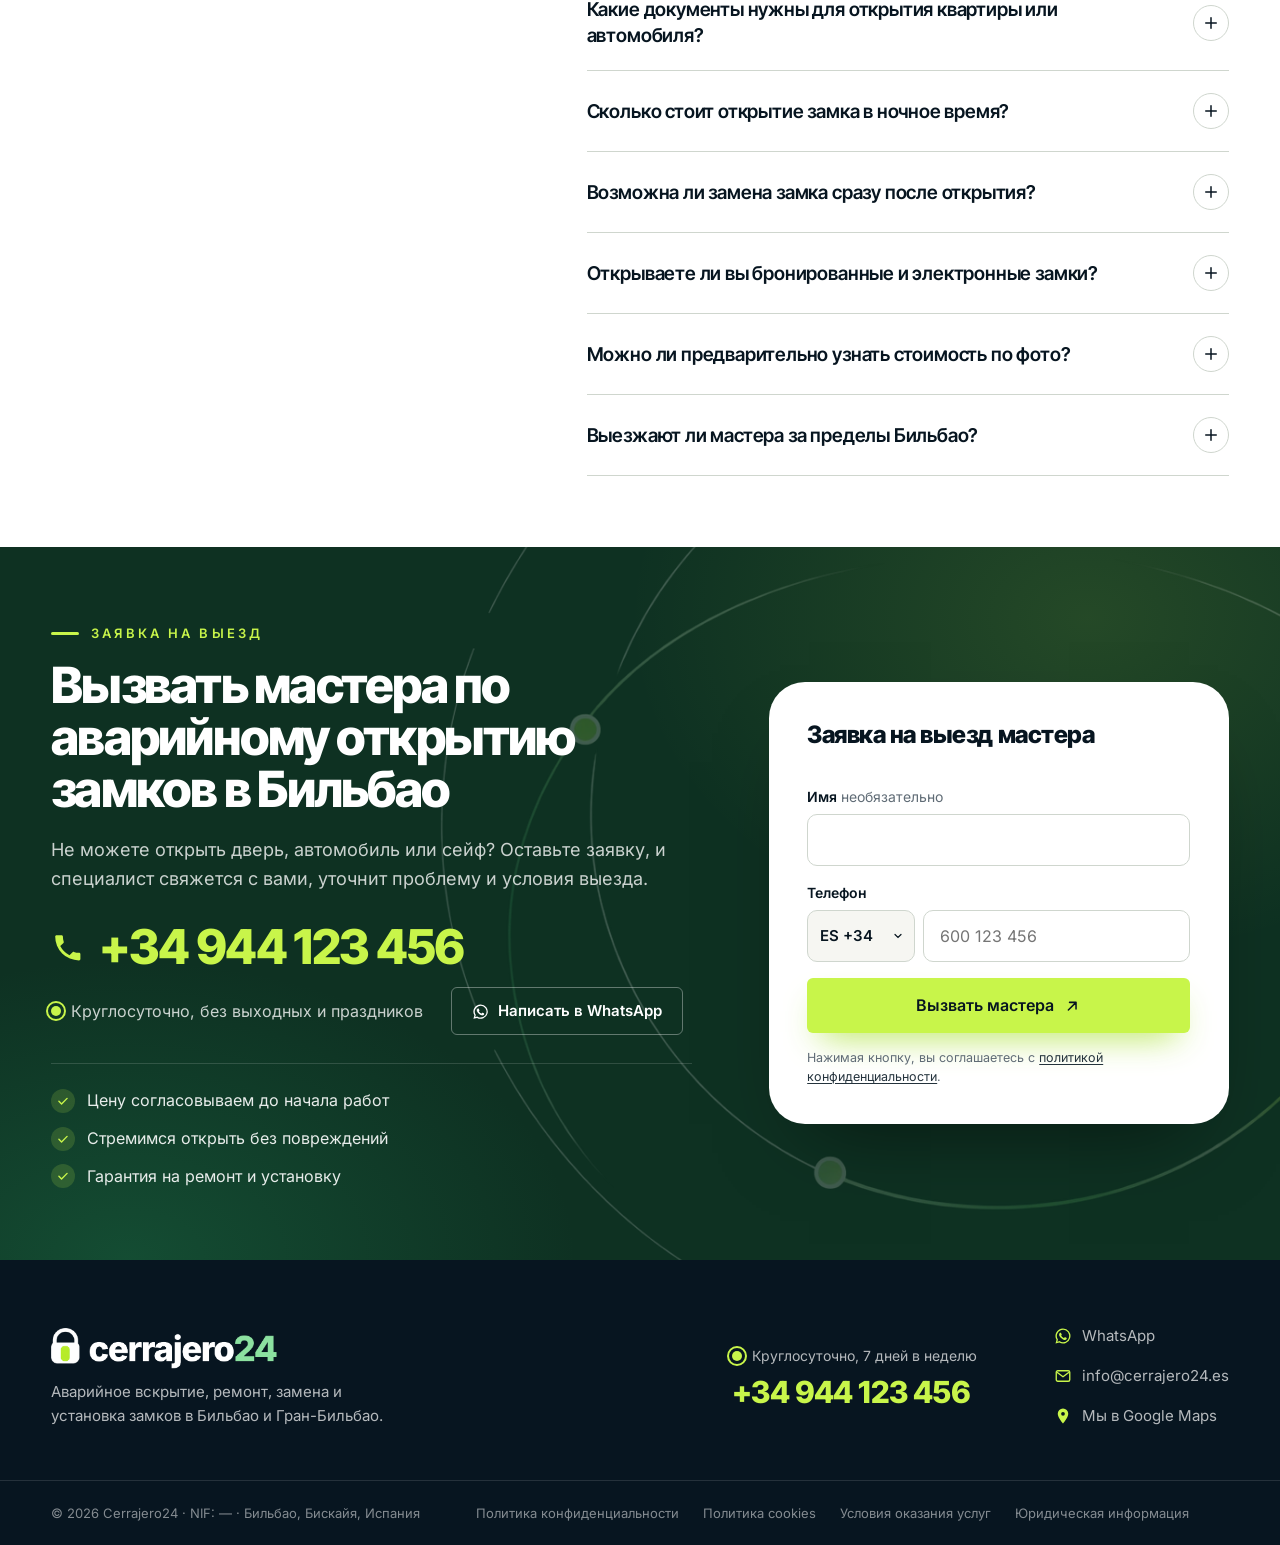
==== commit 8a454d8a: "Страница услуги: заявка под баннером, «формула» цены, слайдер услуг; без ссылок на несуществующие ст" ====
--- a/index.html
+++ b/index.html
@@ -981,14 +981,14 @@
               <span class="area-card__count">8 районов</span>
             </div>
             <ul class="pills" role="list">
-            <li><a class="pill" href="zonas/bilbao/abando/" data-area="abando">Абандо</a></li>
-            <li><a class="pill" href="zonas/bilbao/deusto/" data-area="deusto">Деусто</a></li>
-            <li><a class="pill" href="zonas/bilbao/uribarri/" data-area="uribarri">Урибарри</a></li>
-            <li><a class="pill" href="zonas/bilbao/otxarkoaga-txurdinaga/" data-area="otxarkoaga">Очаркоага-Чурдинага</a></li>
-            <li><a class="pill" href="zonas/bilbao/begona/" data-area="begona">Бегонья</a></li>
-            <li><a class="pill" href="zonas/bilbao/ibaiondo/" data-area="ibaiondo">Ибайондо</a></li>
-            <li><a class="pill" href="zonas/bilbao/errekalde/" data-area="errekalde">Эррекальде</a></li>
-            <li><a class="pill" href="zonas/bilbao/basurto-zorrotza/" data-area="basurto">Басурто-Сорроса</a></li>
+            <li><span class="pill" data-area="abando">Абандо</span></li>
+            <li><span class="pill" data-area="deusto">Деусто</span></li>
+            <li><span class="pill" data-area="uribarri">Урибарри</span></li>
+            <li><span class="pill" data-area="otxarkoaga">Очаркоага-Чурдинага</span></li>
+            <li><span class="pill" data-area="begona">Бегонья</span></li>
+            <li><span class="pill" data-area="ibaiondo">Ибайондо</span></li>
+            <li><span class="pill" data-area="errekalde">Эррекальде</span></li>
+            <li><span class="pill" data-area="basurto">Басурто-Сорроса</span></li>
             </ul>
           </div>
 
@@ -998,18 +998,18 @@
               <span class="area-card__count">10 муниципалитетов</span>
             </div>
             <ul class="pills" role="list">
-            <li><a class="pill" href="zonas/barakaldo/" data-area="barakaldo">Баракальдо</a></li>
-            <li><a class="pill" href="zonas/getxo/" data-area="getxo">Гечо</a></li>
-            <li><a class="pill" href="zonas/portugalete/" data-area="portugalete">Португалете</a></li>
-            <li><a class="pill" href="zonas/santurtzi/" data-area="santurtzi">Сантурци</a></li>
-            <li><a class="pill" href="zonas/sestao/" data-area="sestao">Сестао</a></li>
-            <li><a class="pill" href="zonas/basauri/" data-area="basauri">Басаури</a></li>
-            <li><a class="pill" href="zonas/leioa/" data-area="leioa">Лейоа</a></li>
-            <li><a class="pill" href="zonas/erandio/" data-area="erandio">Эрандио</a></li>
-            <li><a class="pill" href="zonas/galdakao/" data-area="galdakao">Гальдакао</a></li>
-            <li><a class="pill" href="zonas/etxebarri/" data-area="etxebarri">Эчеварри</a></li>
+            <li><span class="pill" data-area="barakaldo">Баракальдо</span></li>
+            <li><span class="pill" data-area="getxo">Гечо</span></li>
+            <li><span class="pill" data-area="portugalete">Португалете</span></li>
+            <li><span class="pill" data-area="santurtzi">Сантурци</span></li>
+            <li><span class="pill" data-area="sestao">Сестао</span></li>
+            <li><span class="pill" data-area="basauri">Басаури</span></li>
+            <li><span class="pill" data-area="leioa">Лейоа</span></li>
+            <li><span class="pill" data-area="erandio">Эрандио</span></li>
+            <li><span class="pill" data-area="galdakao">Гальдакао</span></li>
+            <li><span class="pill" data-area="etxebarri">Эчеварри</span></li>
             </ul>
-            <p class="area-card__note">и <a href="zonas/">другие муниципалитеты</a> агломерации Гран-Бильбао.</p>
+            <p class="area-card__note">и другие муниципалитеты агломерации Гран-Бильбао.</p>
           </div>
 
           <div class="checker">
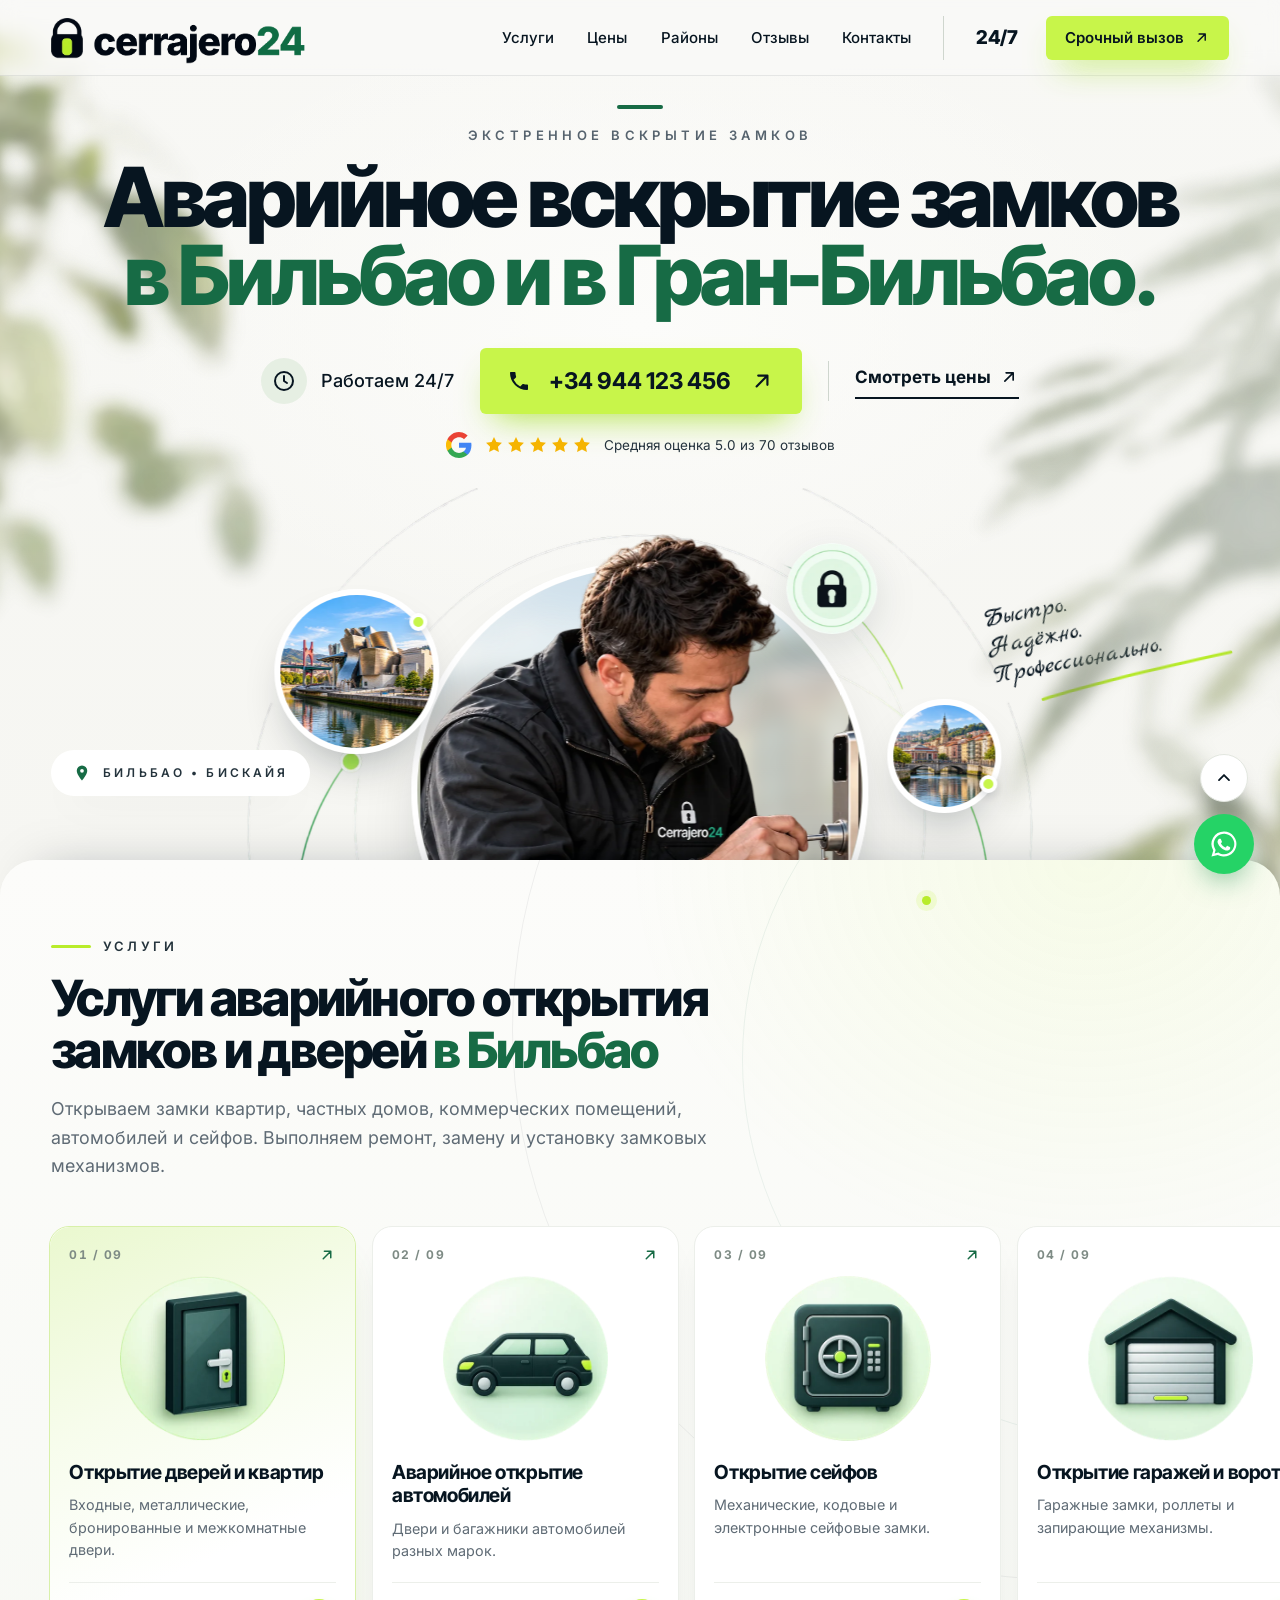
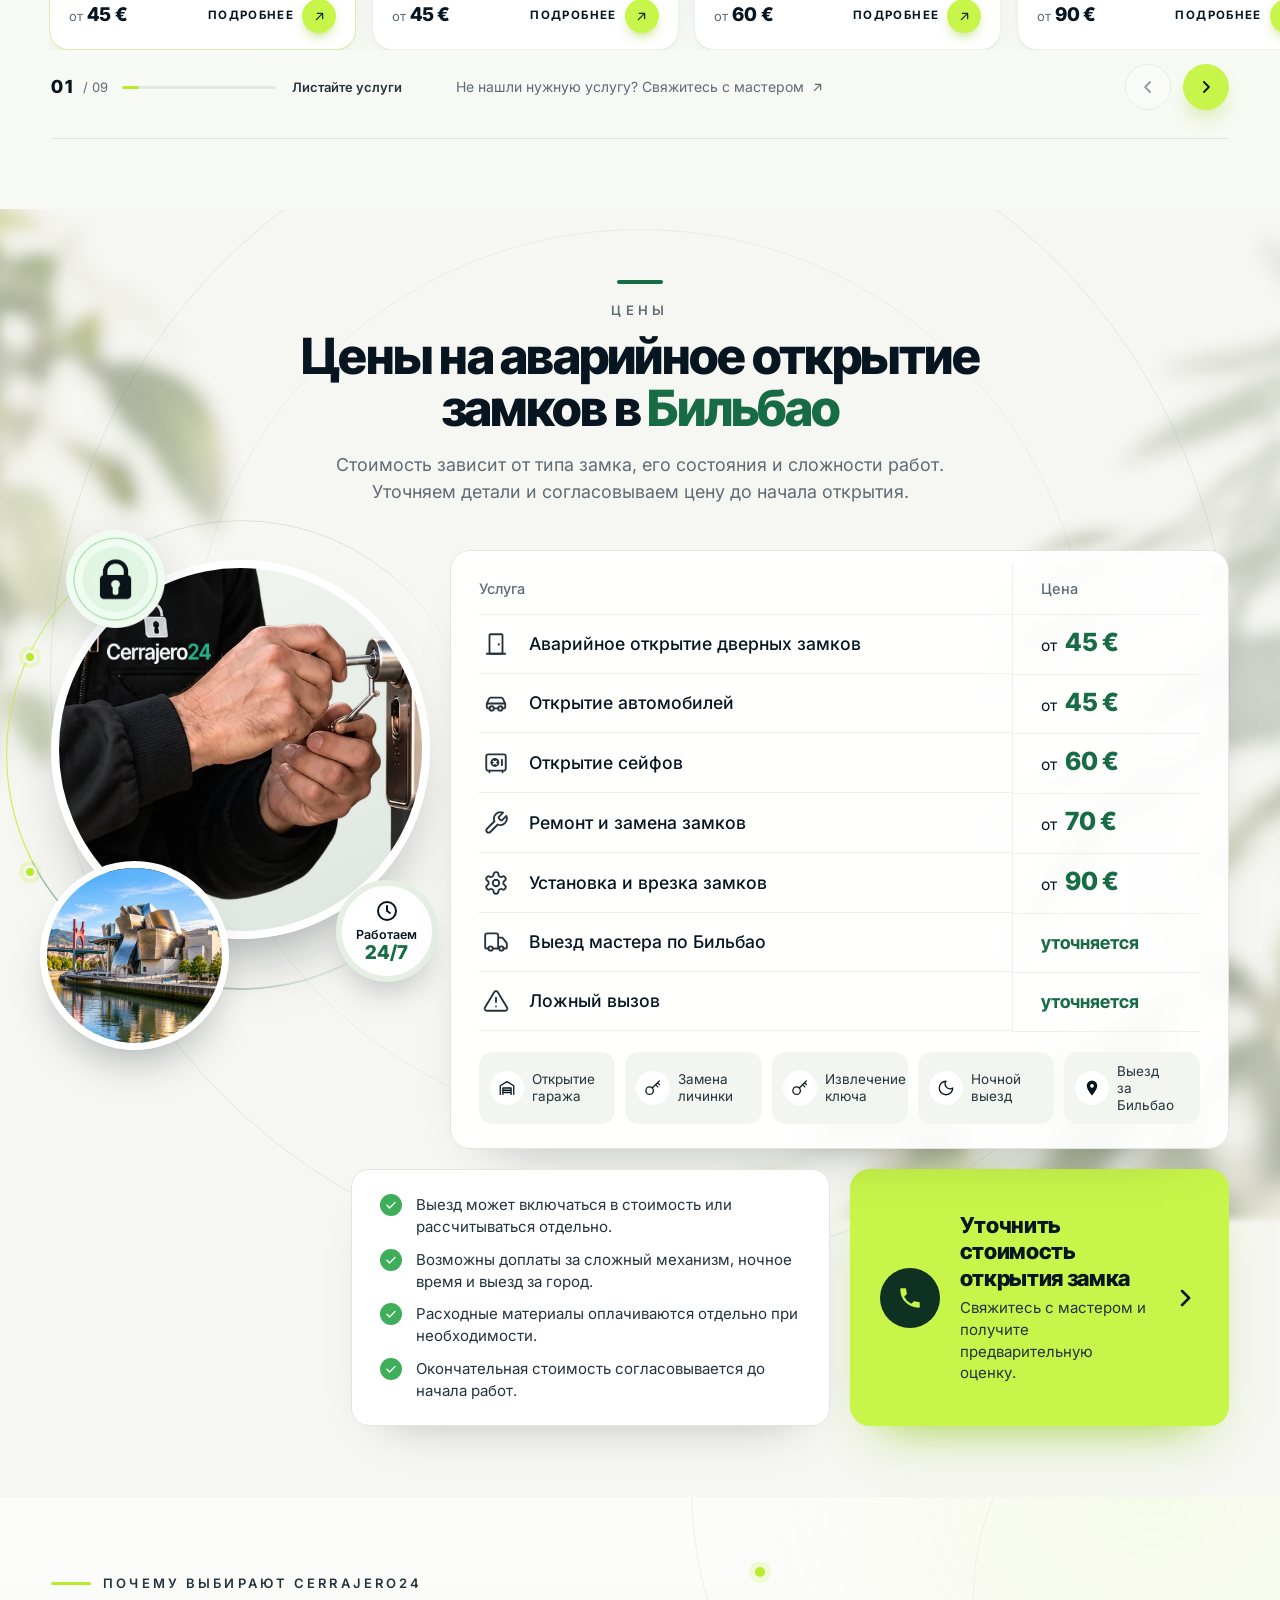
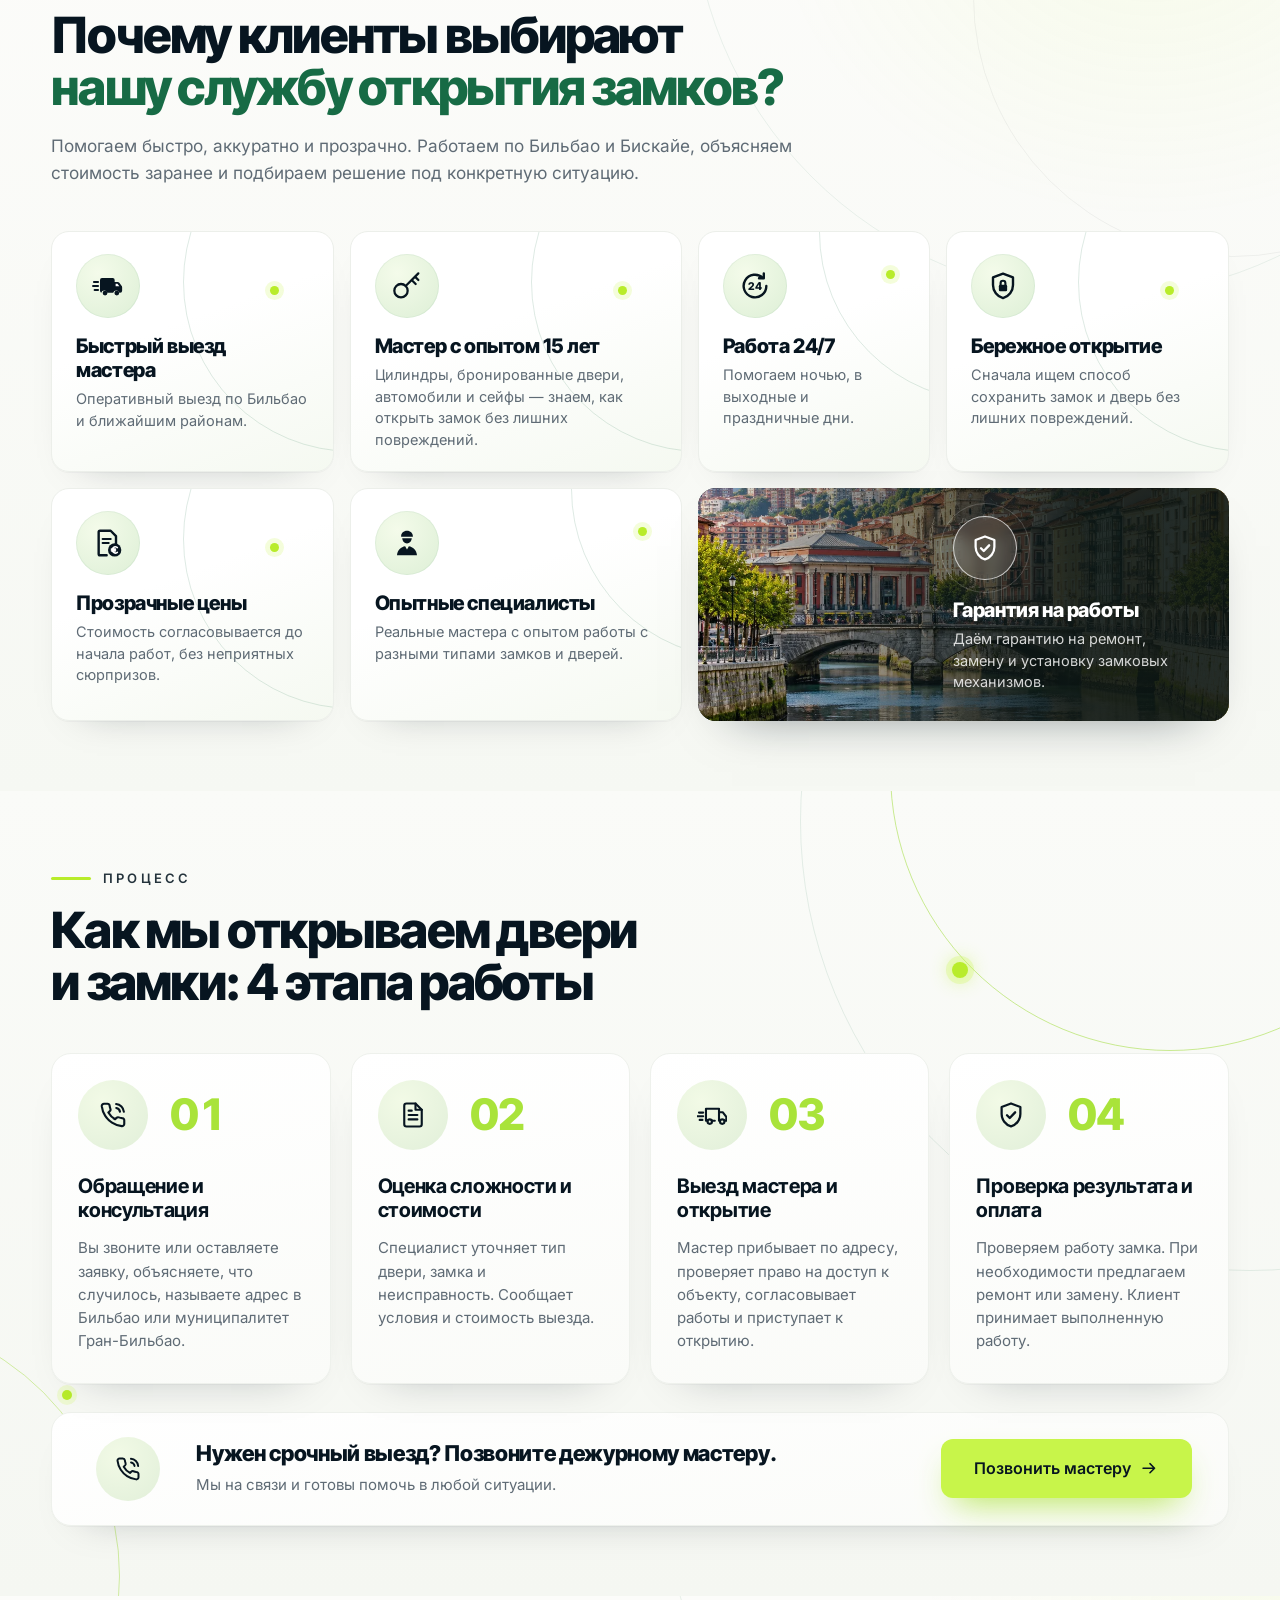
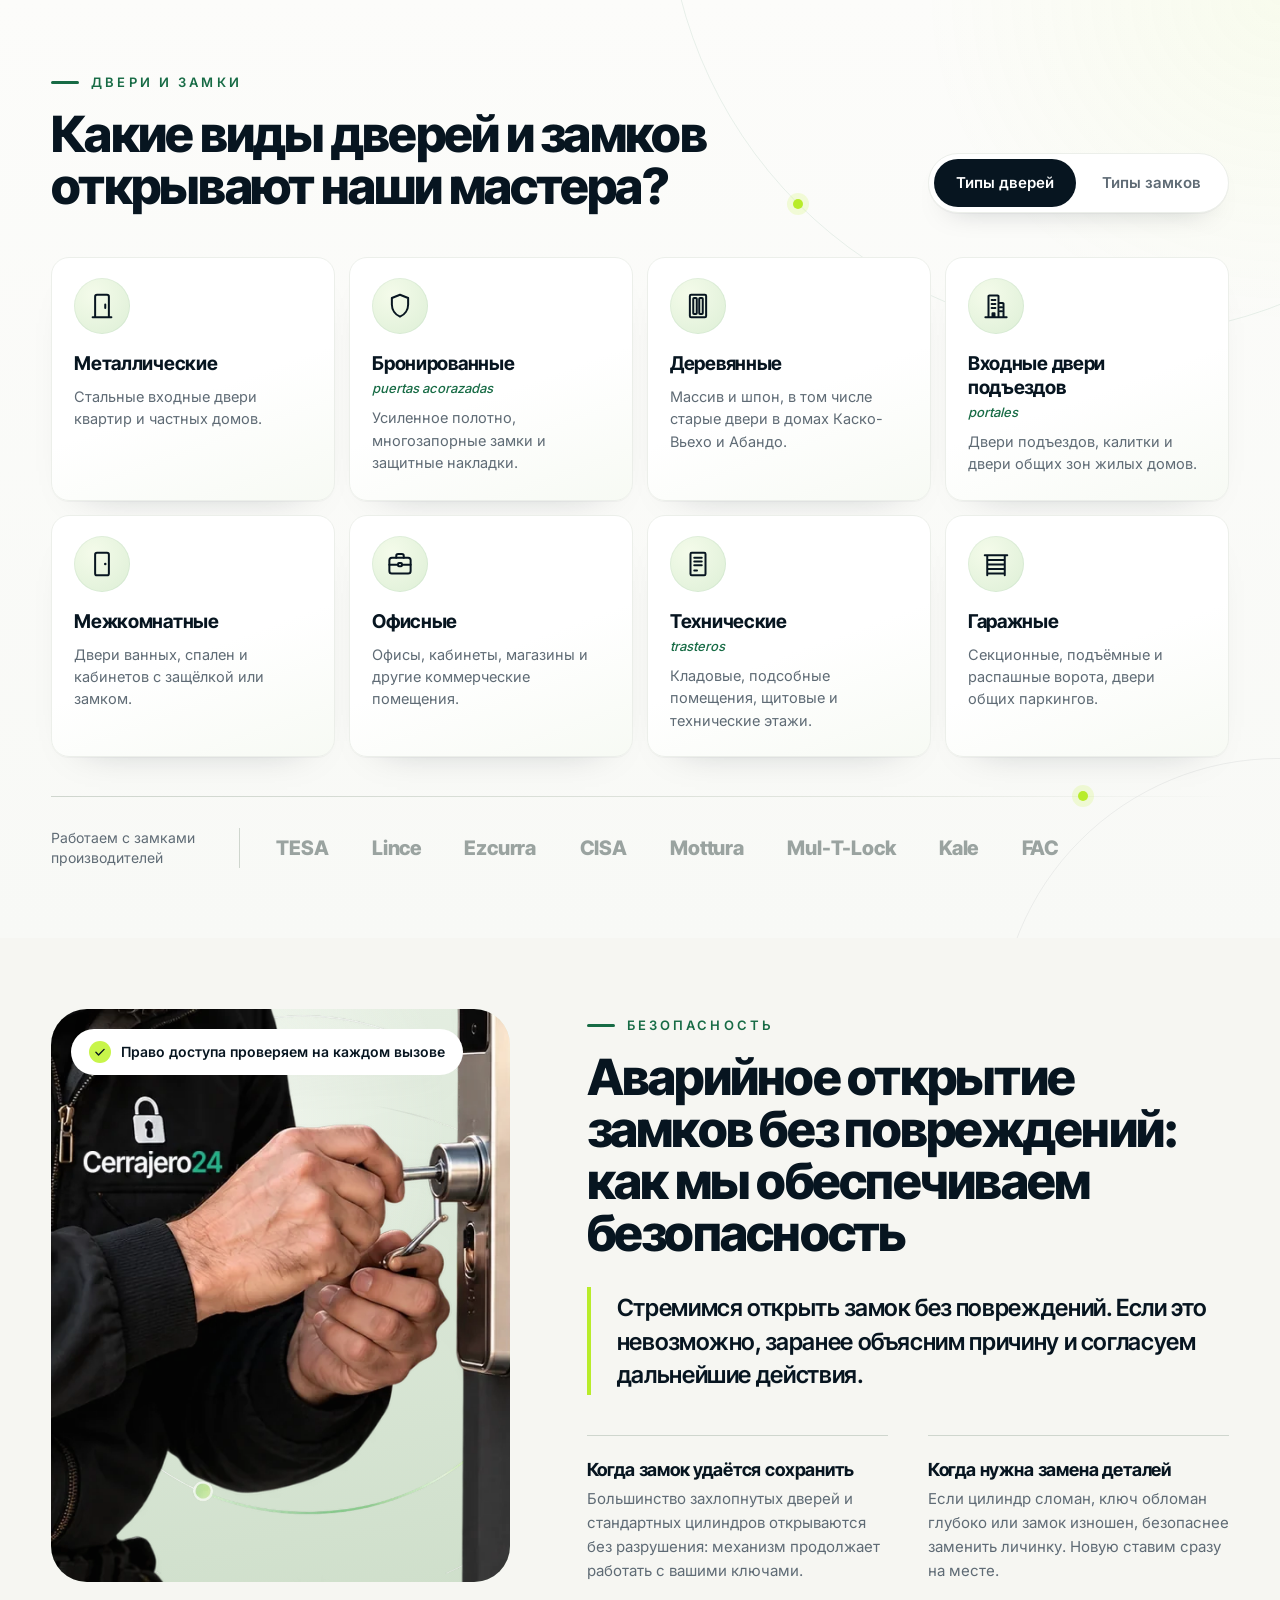
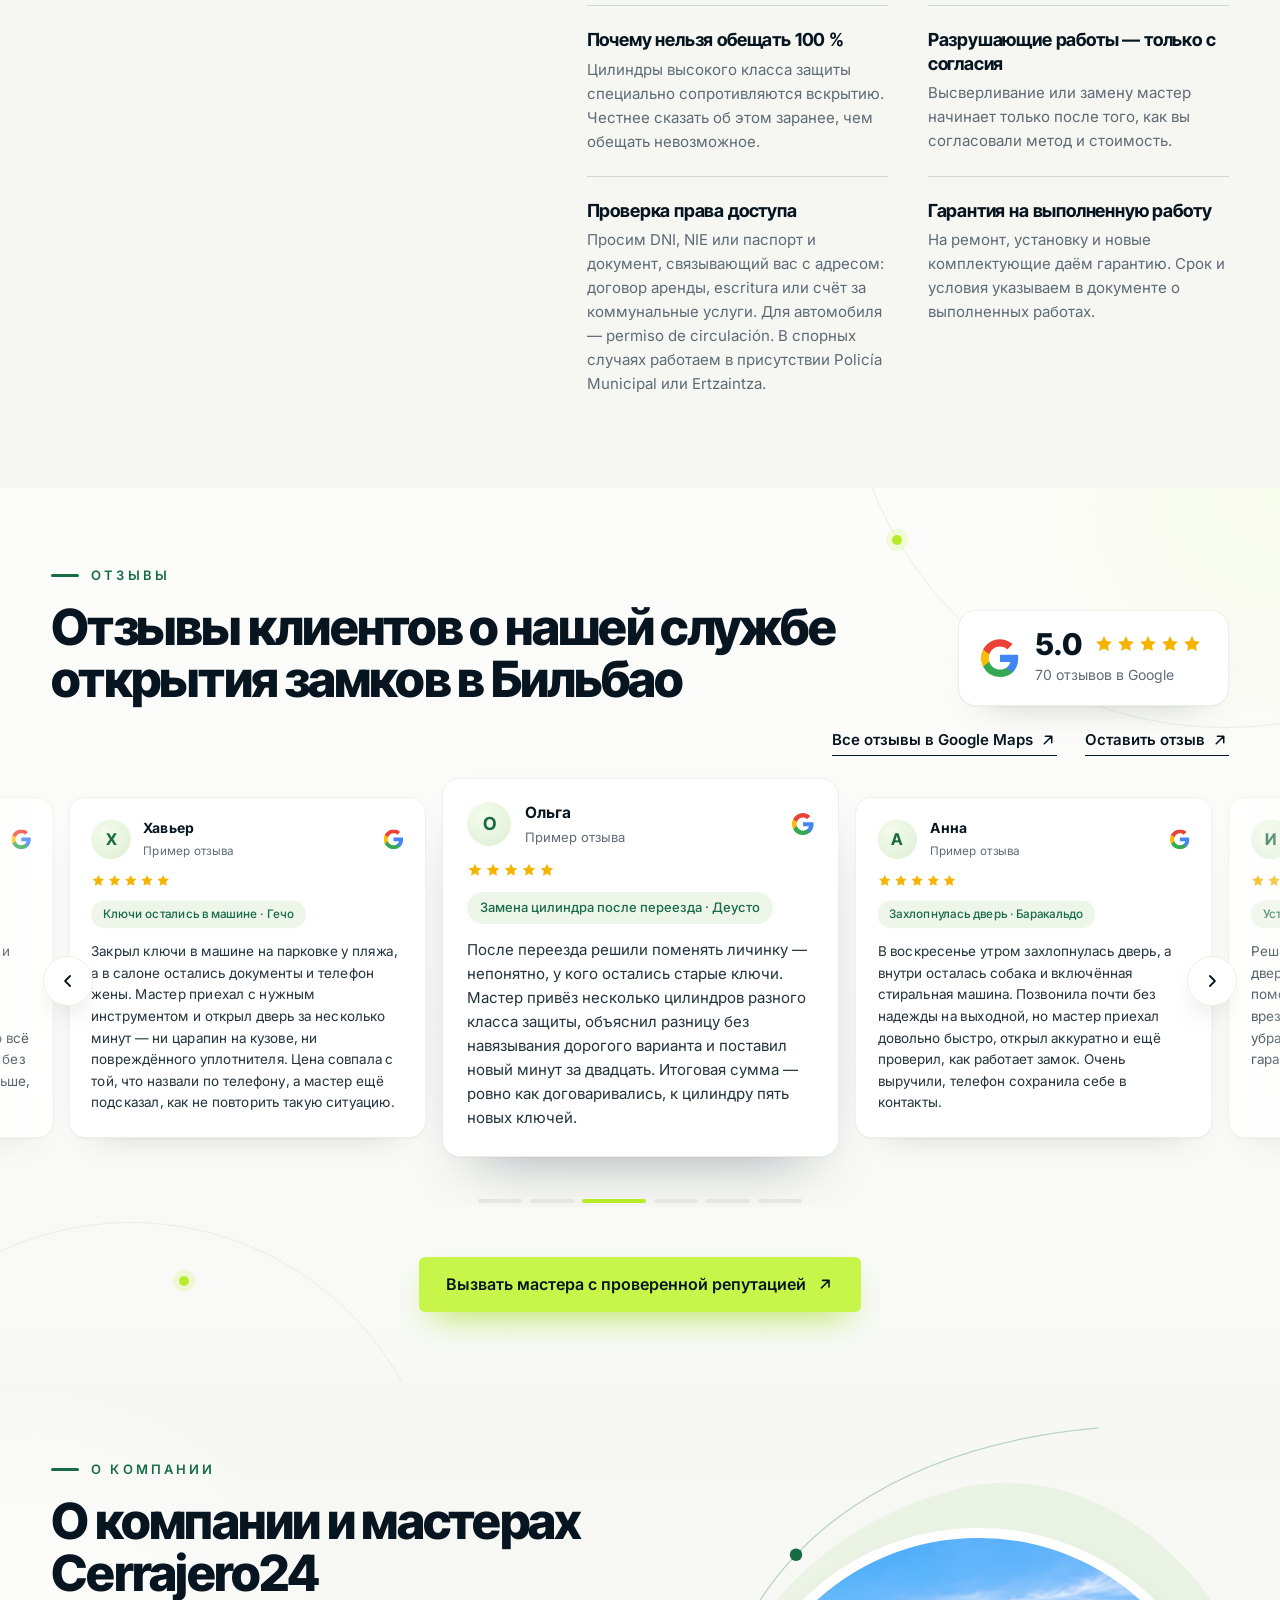
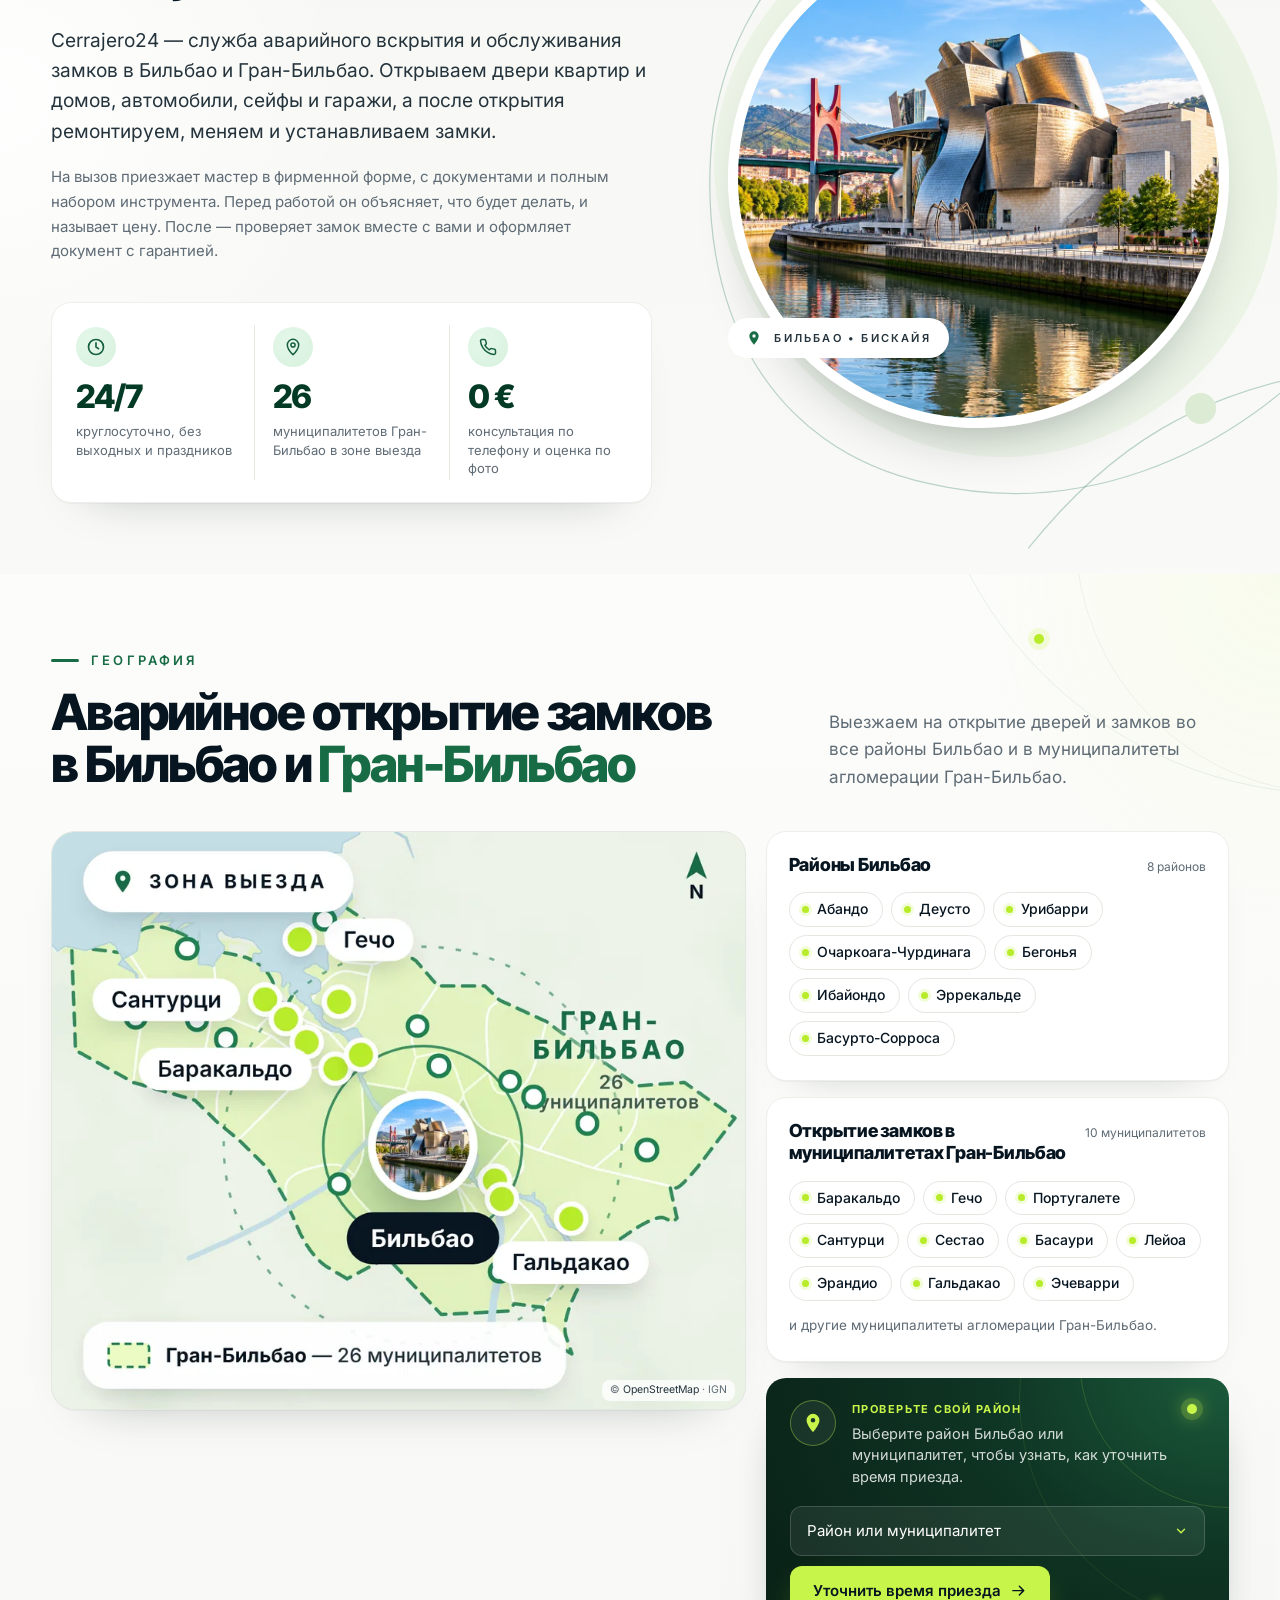
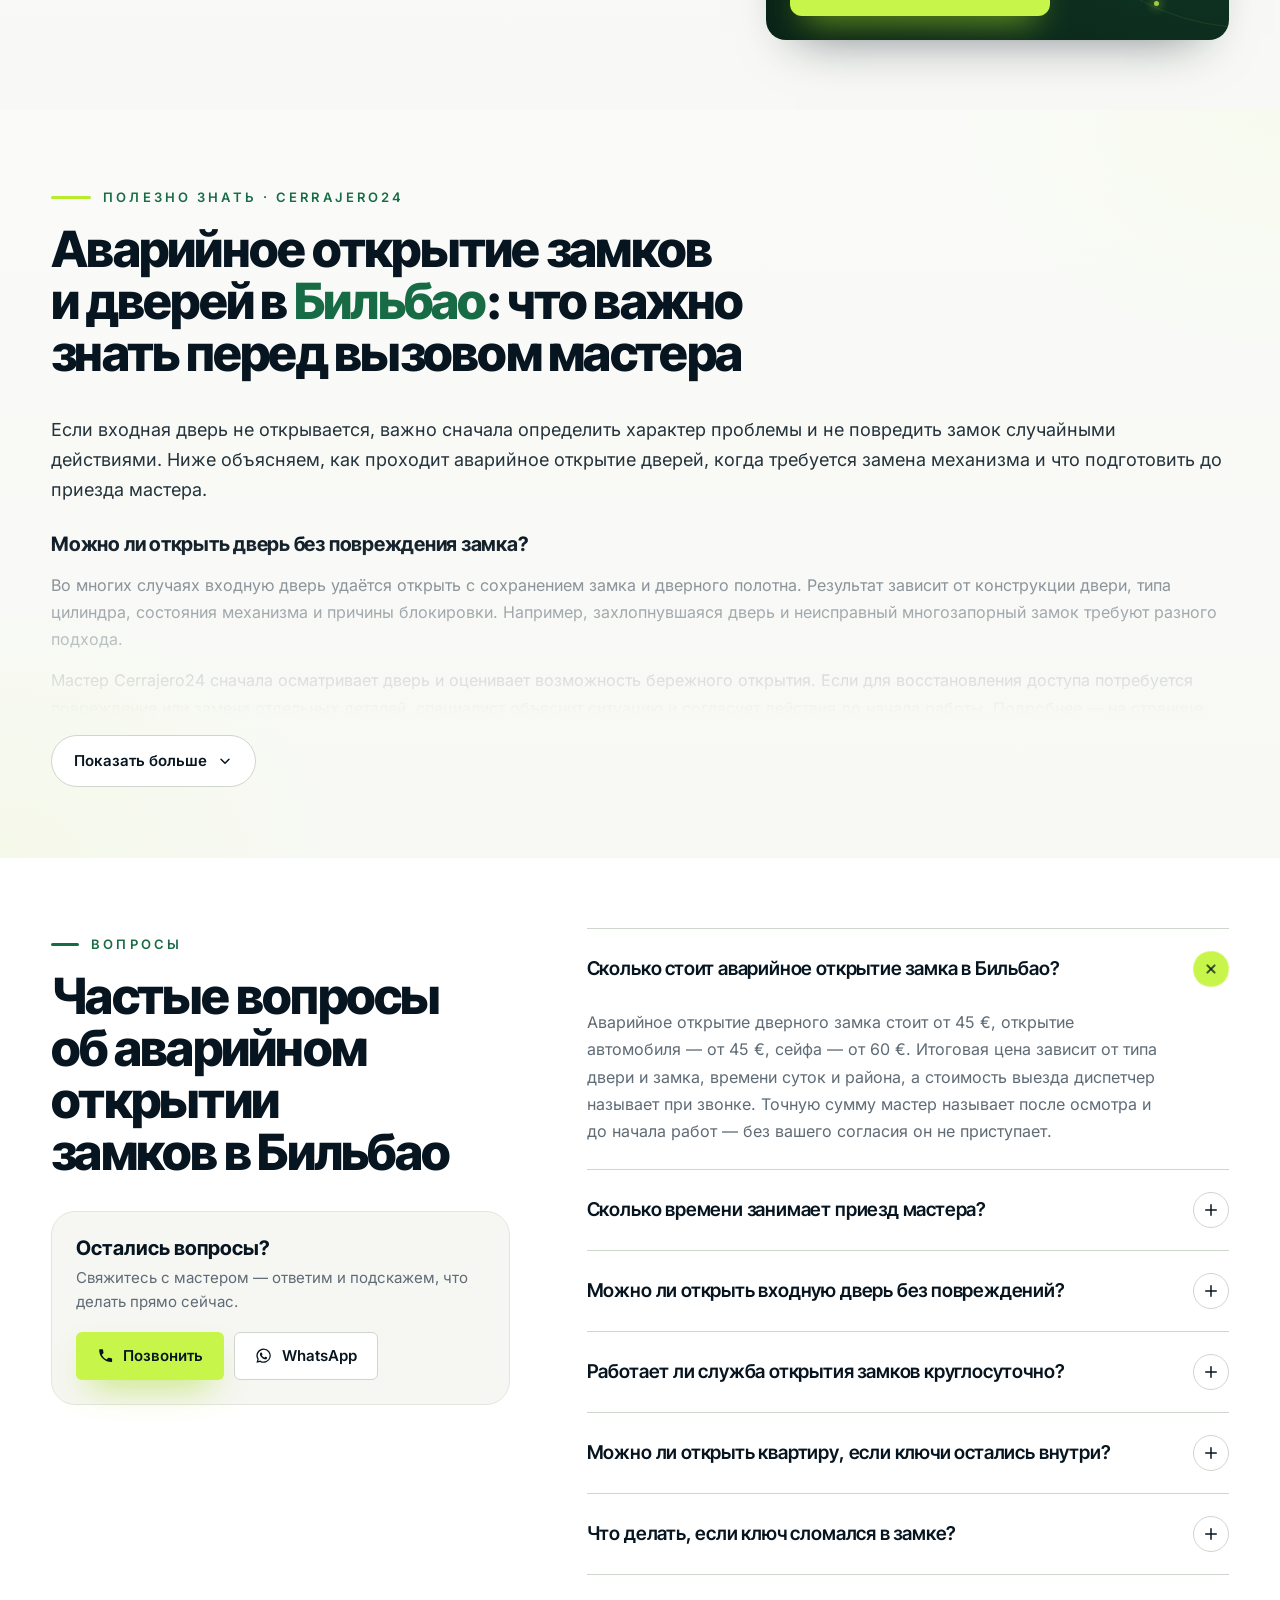
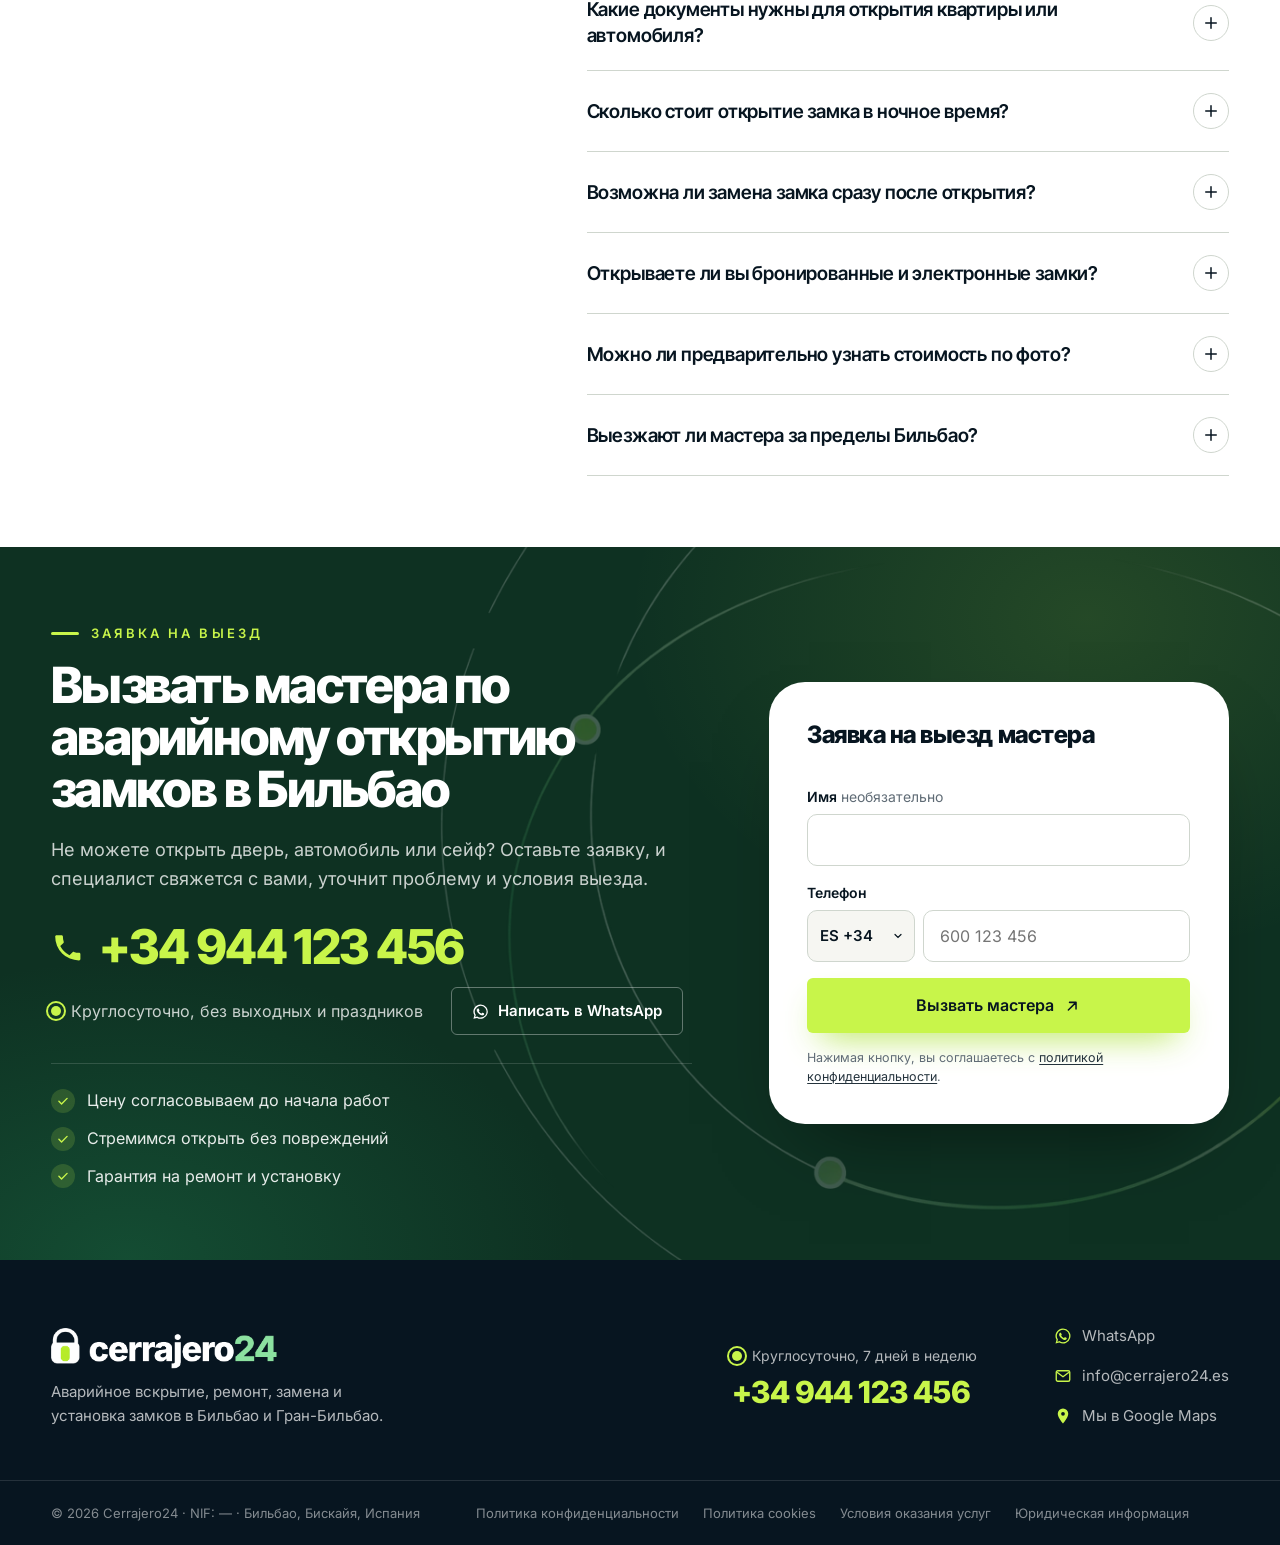
==== commit 0a423397: "Карта зоны выезда — статичная картинка с Гран-Бильбао вместо Leaflet - Новая карта img/map-gran-bilb" ====
--- a/index.html
+++ b/index.html
@@ -955,7 +955,6 @@
   <section class="section geo" id="areas" aria-labelledby="areas-title">
     <div class="geo__deco" aria-hidden="true"><i class="geo__ring geo__ring--a"></i><i class="geo__ring geo__ring--b"></i><i class="geo__spark"></i></div>
     <!-- приглушённая зелёная палитра для тайлов OSM (feColorMatrix, подобран под макет) -->
-    <svg class="geo__filters" width="0" height="0" aria-hidden="true" focusable="false"><filter id="map-tint" color-interpolation-filters="sRGB"><feColorMatrix type="matrix" values="0.7271 0.1586 -0.1202 0.0000 0.2188 0.4958 0.2607 -0.0382 0.0000 0.2940 0.4556 -0.0521 0.2670 0.0000 0.3278 0 0 0 1 0"/></filter></svg>
     <div class="container">
       <header class="sec-head geo__head">
         <div class="sec-head__main">
@@ -966,13 +965,13 @@
       </header>
 
       <div class="areas">
-        <div class="areas__map">
-          <div class="areas__canvas" data-map role="region" aria-label="Карта зоны выезда в Гран-Бильбао">
-            <p class="areas__map-placeholder">Карта зоны выезда загружается…</p>
-          </div>
-          <p class="map-chip"><svg aria-hidden="true"><use href="#i-pin"/></svg>Зона выезда</p>
-          <span class="map-north" aria-hidden="true"><svg viewBox="0 0 12 16"><path d="M6 0 12 16 6 12.2 0 16z"/></svg>N</span>
-        </div>
+        <figure class="areas__map">
+          <picture>
+            <source media="(max-width: 760px)" srcset="img/map-gran-bilbao-m.webp">
+            <img class="areas__img" src="img/map-gran-bilbao-900.webp" srcset="img/map-gran-bilbao-900.webp 900w, img/map-gran-bilbao.webp 1800w" sizes="(max-width: 1240px) 100vw, 60vw" width="1800" height="1500" loading="lazy" alt="Карта зоны выезда Cerrajero24: Бильбао и 26 муниципалитетов Гран-Бильбао — Гечо, Сантурци, Португалете, Сестао, Баракальдо, Лейоа, Эрандио, Басаури, Гальдакао и другие">
+          </picture>
+          <figcaption class="areas__credit">© <a href="https://www.openstreetmap.org/copyright" target="_blank" rel="noopener">OpenStreetMap</a> · IGN</figcaption>
+        </figure>
 
         <div class="areas__side">
           <div class="area-card">
--- a/css/style.css
+++ b/css/style.css
@@ -1224,88 +1224,21 @@
 
 .areas { display: grid; grid-template-columns: minmax(0, 3fr) minmax(0, 2fr); gap: 20px; align-items: stretch; }
 
-/* Карта */
+/* Карта — статичная картинка (img/map-gran-bilbao*.webp), пропорции 6:5, на телефоне 15:13 */
 .areas__map {
-  position: relative; isolation: isolate; min-height: 560px;
+  position: relative; margin: 0; aspect-ratio: 6 / 5; align-self: start;
   border-radius: 24px; overflow: hidden;
-  background: #F2F8F4; border: 1px solid #E3E8E0;
+  background: #EDF3E8; border: 1px solid #E3E8E0;
   box-shadow: 0 1px 0 rgba(7, 21, 32, .03), 0 24px 50px -40px rgba(7, 21, 32, .4);
 }
-.areas__canvas { position: absolute; inset: 0; }
-.areas__map-placeholder { position: absolute; inset: 0; display: grid; place-items: center; color: var(--muted); font-size: 14px; }
-.areas__map .leaflet-container { width: 100%; height: 100%; background: #F2F8F4; font: inherit; } /* фон = цвет суши после тонировки */
-/* тонируем каждый тайл, а не всю панель: так края тайлов не осветляются (зум целый — см. zoomSnap в main.js) */
-.areas__map .leaflet-tile { filter: url(#map-tint); }
-.areas__map .leaflet-control-attribution { padding: 2px 8px; border-radius: 8px 0 0 0; background: rgba(255, 255, 255, .75); font-size: 10.5px; color: var(--muted); }
-.areas__map .leaflet-control-attribution a { color: var(--ink-2); }
-.areas__map .leaflet-bar { border: 1px solid #E3E8E0; border-radius: 12px; overflow: hidden; box-shadow: 0 10px 24px -16px rgba(7, 21, 32, .45); }
-.areas__map .leaflet-bar a { width: 34px; height: 34px; line-height: 32px; color: var(--ink); border-color: #ECEFEA; }
-.areas__map .leaflet-bar a:hover { background: #F6FBEE; }
-.areas__map .leaflet-left .leaflet-control { margin-left: 16px; }
-.areas__map .leaflet-bottom .leaflet-control-zoom { margin-bottom: 16px; }
-
-.map-chip {
-  position: absolute; z-index: 1000; top: 18px; left: 18px;
-  display: inline-flex; align-items: center; gap: 8px; padding: 9px 14px 9px 11px; border-radius: 999px;
-  background: var(--white); box-shadow: 0 10px 24px -16px rgba(7, 21, 32, .45);
-  font: 700 11px/1 var(--ff-body); letter-spacing: .12em; text-transform: uppercase; color: var(--ink);
-  pointer-events: none;
-}
-.map-chip svg { width: 15px; height: 15px; color: var(--green); }
-.map-north {
-  position: absolute; z-index: 1000; top: 18px; right: 22px;
-  display: flex; flex-direction: column; align-items: center; gap: 3px;
-  font: 800 11px/1 var(--ff-display); color: var(--ink); pointer-events: none;
-}
-.map-north svg { width: 12px; height: 16px; fill: var(--green); }
-
-/* Метки на карте (divIcon) */
-.map-ring span {
-  display: grid; place-items: center; height: 22px; padding: 0 9px; border-radius: 999px;
-  background: var(--white); border: 1px solid #E3E8E0;
-  font: 700 11px/1 var(--ff-body); color: var(--ink); white-space: nowrap;
-}
-.map-hub { transition: opacity .3s; }
-.is-zoomed .map-hub { opacity: 0; }
-.map-hub__img {
-  position: absolute; inset: 0; border-radius: 50%; overflow: hidden;
-  border: 4px solid #fff; box-shadow: 0 0 0 6px rgba(200, 245, 74, .22), 0 18px 34px -14px rgba(7, 21, 32, .55);
-}
-.map-hub__img img { width: 100%; height: 100%; object-fit: cover; }
-.map-hub__label {
-  position: absolute; left: 50%; top: calc(100% - 6px); transform: translateX(-50%);
-  padding: 7px 13px; border-radius: 999px; background: var(--ink); color: #fff;
-  font: 700 12.5px/1 var(--ff-body); white-space: nowrap;
-}
-.map-pt { cursor: pointer; }
-.map-pt__dot {
-  position: absolute; inset: 0; border-radius: 50%;
-  background: var(--lime-2); border: 2.5px solid #fff;
-  box-shadow: 0 0 0 4px rgba(184, 236, 42, .28), 0 4px 10px -3px rgba(7, 21, 32, .4);
-  transition: transform .2s var(--ease), background-color .2s;
-}
-.map-pt__tag {
-  position: absolute; padding: 6px 10px; border-radius: 999px;
-  background: var(--white); box-shadow: 0 8px 18px -10px rgba(7, 21, 32, .5);
-  font: 600 12px/1 var(--ff-body); color: var(--ink); white-space: nowrap;
-  transition: background-color .2s, color .2s;
-}
-.map-pt__tag--r { left: calc(100% + 7px); top: 50%; transform: translateY(-50%); }
-.map-pt__tag--l { right: calc(100% + 7px); top: 50%; transform: translateY(-50%); }
-.map-pt__tag--t { bottom: calc(100% + 7px); left: 50%; transform: translateX(-50%); }
-.map-pt__tag--b { top: calc(100% + 7px); left: 50%; transform: translateX(-50%); }
-.map-pt:hover .map-pt__dot, .map-pt.is-hover .map-pt__dot, .map-pt.is-active .map-pt__dot { transform: scale(1.3); background: var(--green-2); }
-.map-pt.is-hover .map-pt__tag, .map-pt.is-active .map-pt__tag { background: var(--ink); color: #fff; }
-.map-pt:focus-visible { outline: none; }
-/* компактный режим (мелкий масштаб, ставит JS): подпись только у выбранной/наведённой точки */
-.is-compact .map-pt__tag { display: none; }
-.is-compact .map-pt.is-active .map-pt__tag, .is-compact .map-pt.is-hover .map-pt__tag, .is-compact .map-pt:hover .map-pt__tag { display: block; }
-.is-compact .map-hub__img { inset: 16px; border-width: 3px; }
-.is-compact .map-hub__label { top: calc(100% - 20px); padding: 6px 11px; font-size: 12px; }
-.map-pt:focus-visible .map-pt__tag { outline: 3px solid var(--green-2); outline-offset: 2px; }
+.areas__map picture { display: contents; }
+.areas__img { position: absolute; inset: 0; width: 100%; height: 100%; object-fit: cover; }
+.areas__credit { position: absolute; right: 10px; bottom: 8px; padding: 2px 8px; border-radius: 8px; background: rgba(255, 255, 255, .78); font-size: 10.5px; color: var(--muted); }
+.areas__credit a { color: var(--ink-2); }
 
 /* Правая колонка */
 .areas__side { display: flex; flex-direction: column; gap: 16px; }
+.areas__side .checker { margin-top: auto; } /* если карта выше колонки — проверка района прижимается к низу */
 .area-card {
   padding: 22px 22px 24px; border-radius: 20px;
   background: var(--white); border: 1px solid #ECEFEA;
@@ -1630,7 +1563,6 @@
 /* Гео-блок: ниже 1240px карта в две колонки уже не помещается с подписями на зуме 12 */
 @media (max-width: 1240px) {
   .areas { grid-template-columns: minmax(0, 1fr); }
-  .areas__map { min-height: 580px; } /* влезает зум 12 с подписями */
   .areas__side { display: grid; grid-template-columns: repeat(2, minmax(0, 1fr)); }
   .areas__side .checker { grid-column: 1 / -1; }
 }
@@ -1851,15 +1783,14 @@
   .about__chip { bottom: 8%; }
 
 
-  .areas__map { min-height: 400px; border-radius: 20px; }
+  .areas__map { aspect-ratio: 15 / 13; border-radius: 20px; }
+  .areas__credit { top: 10px; bottom: auto; right: 30px; font-size: 9.5px; } /* внизу на телефоне — легенда */
   .areas__side { grid-template-columns: minmax(0, 1fr); }
   .area-card, .checker { padding: 18px 18px 20px; }
   .area-card__head { flex-direction: column; gap: 4px; margin-bottom: 14px; }
   .pill { padding: 7px 12px 7px 10px; font-size: 13.5px; }
   .checker__top { padding-right: 0; }
   .checker .checker__select, .checker__btn { flex-basis: 100%; }
-  .map-chip { top: 12px; left: 12px; }
-  .map-north { top: 12px; right: 14px; }
 
   .qa summary { padding: 18px 0; gap: 16px; }
   .qa summary svg { width: 32px; height: 32px; }
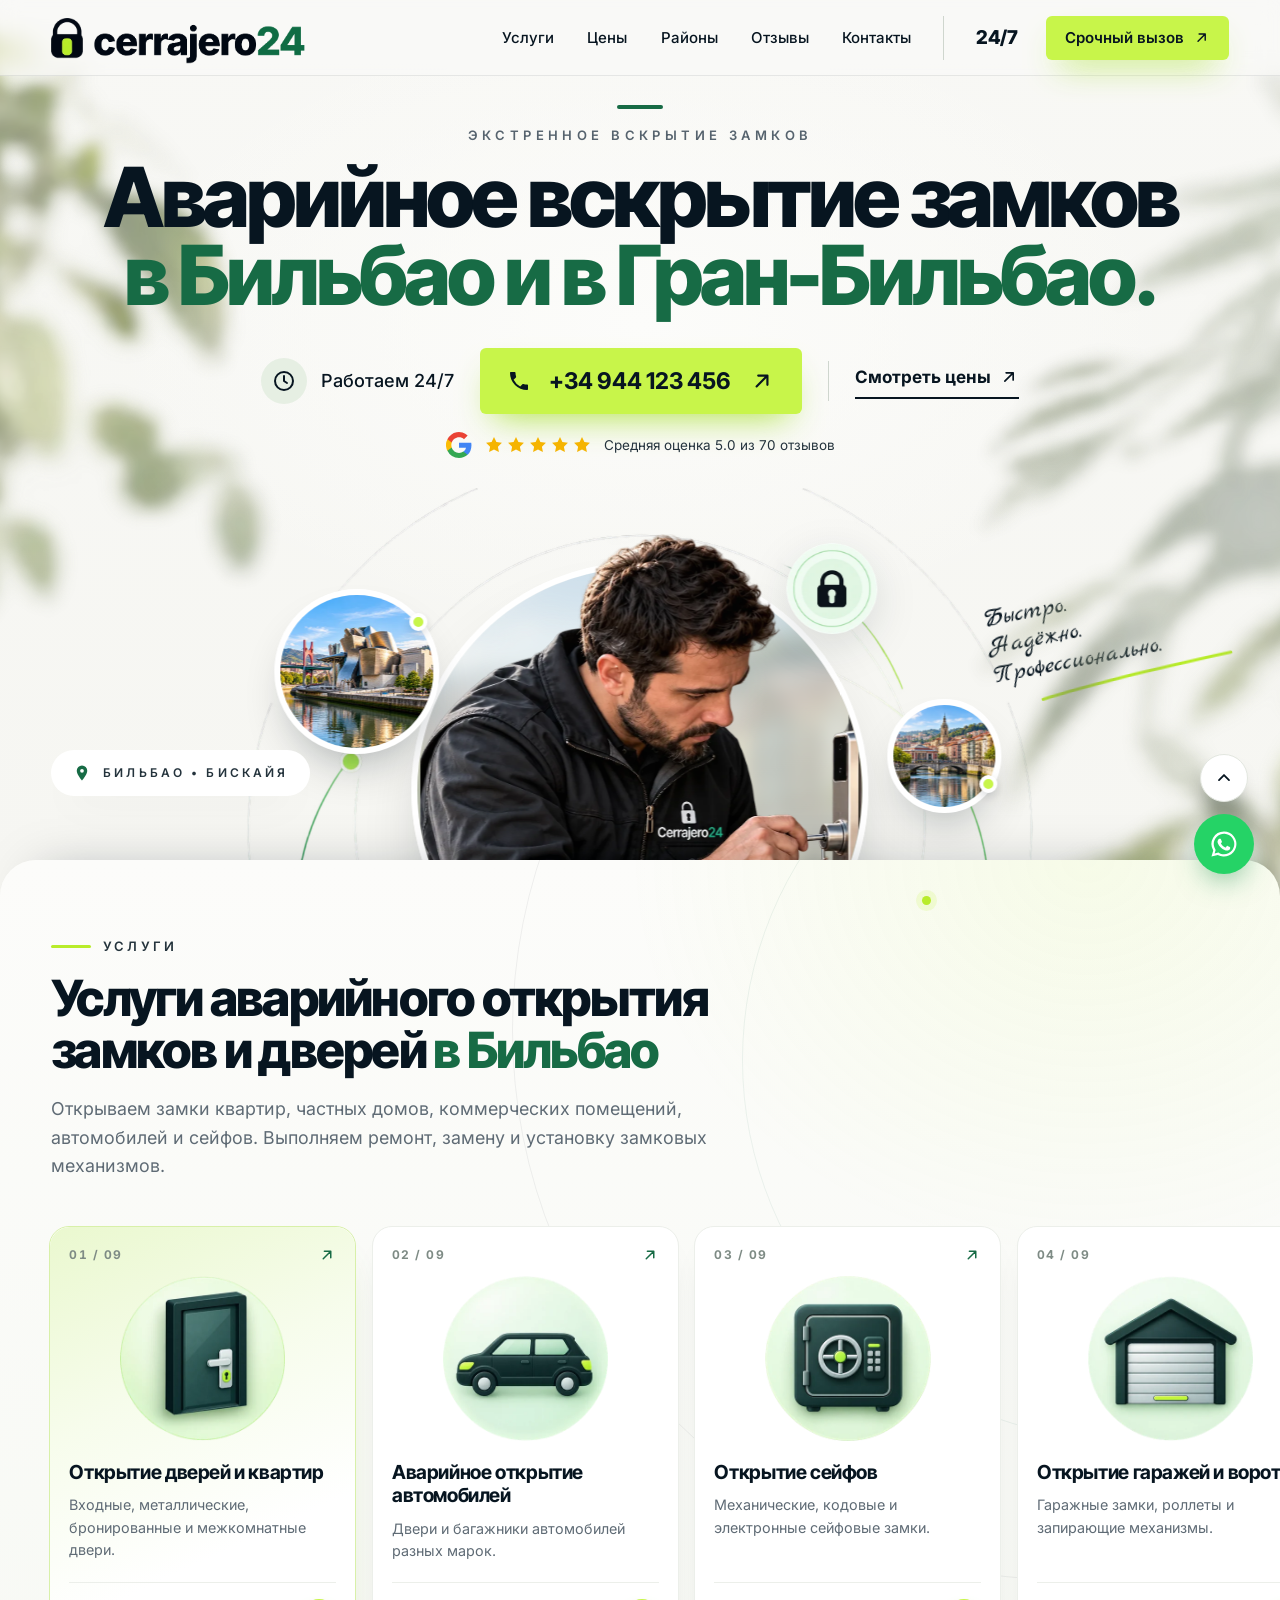
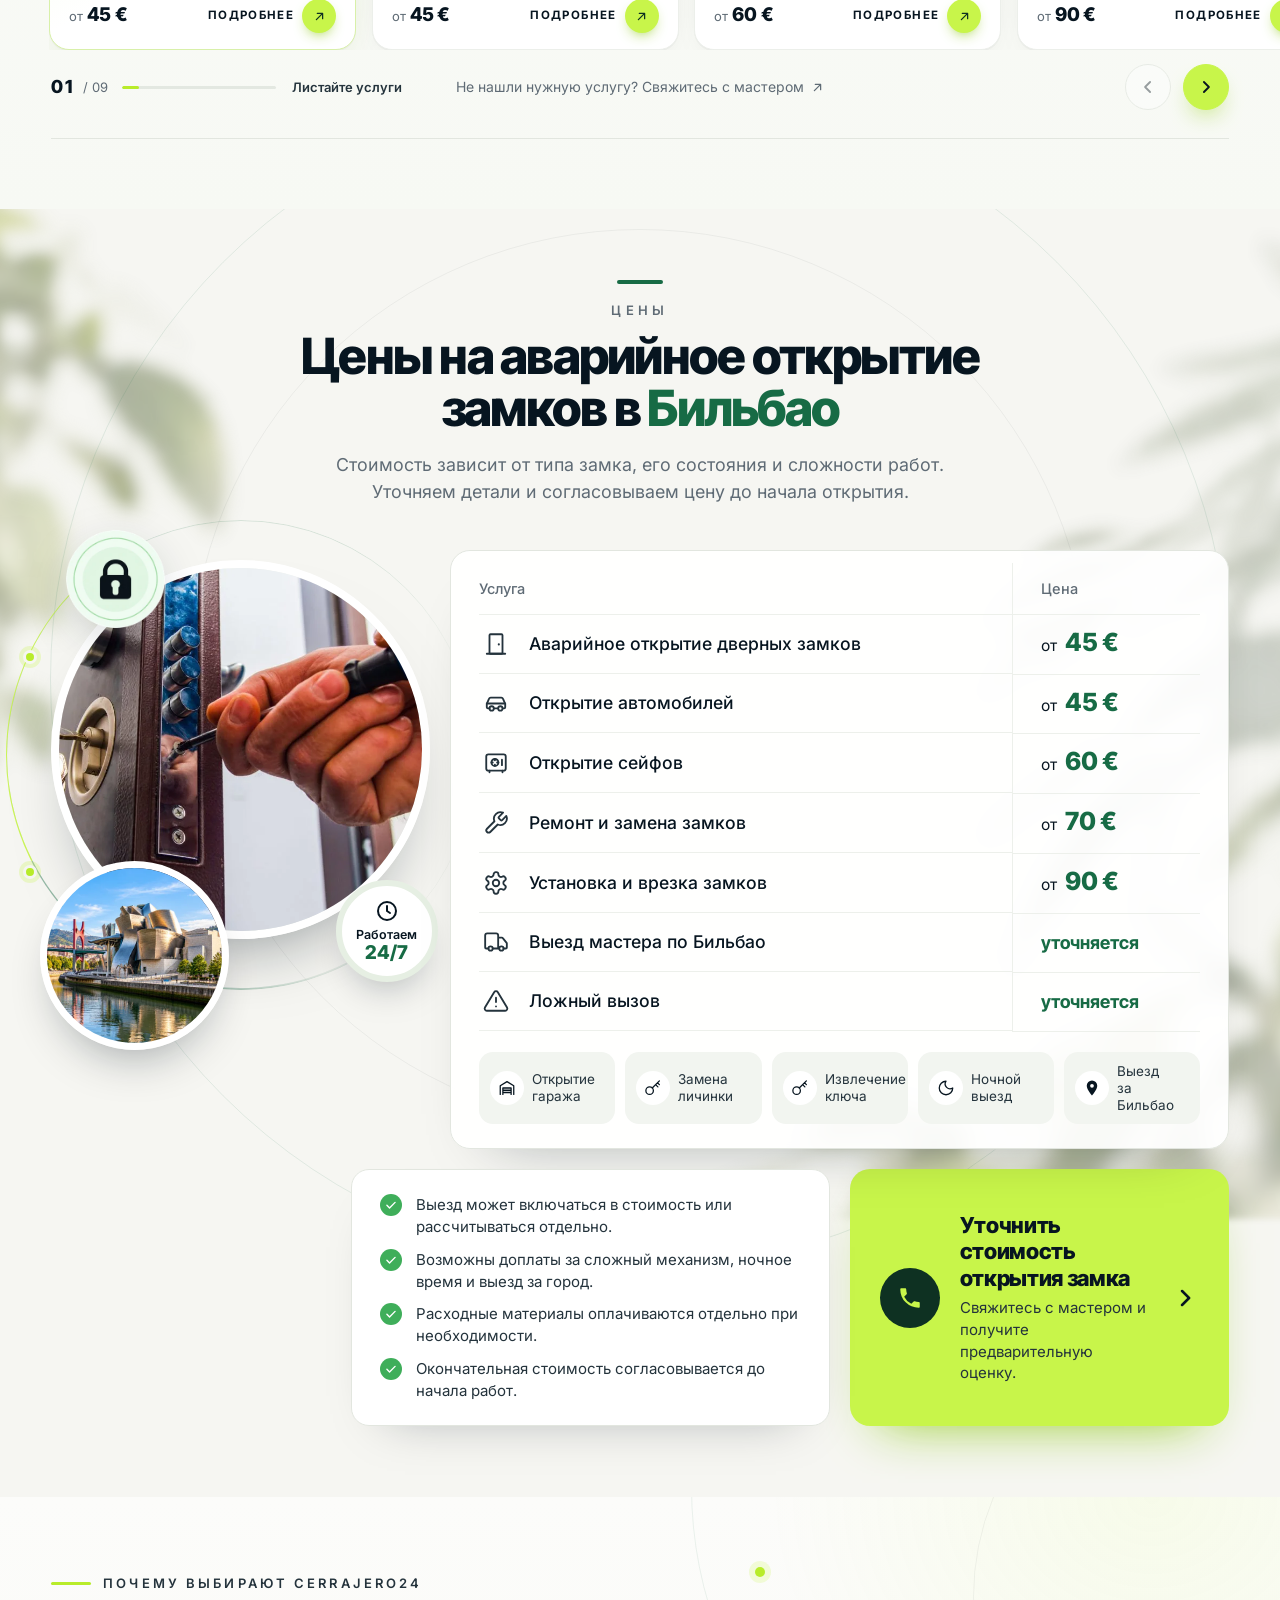
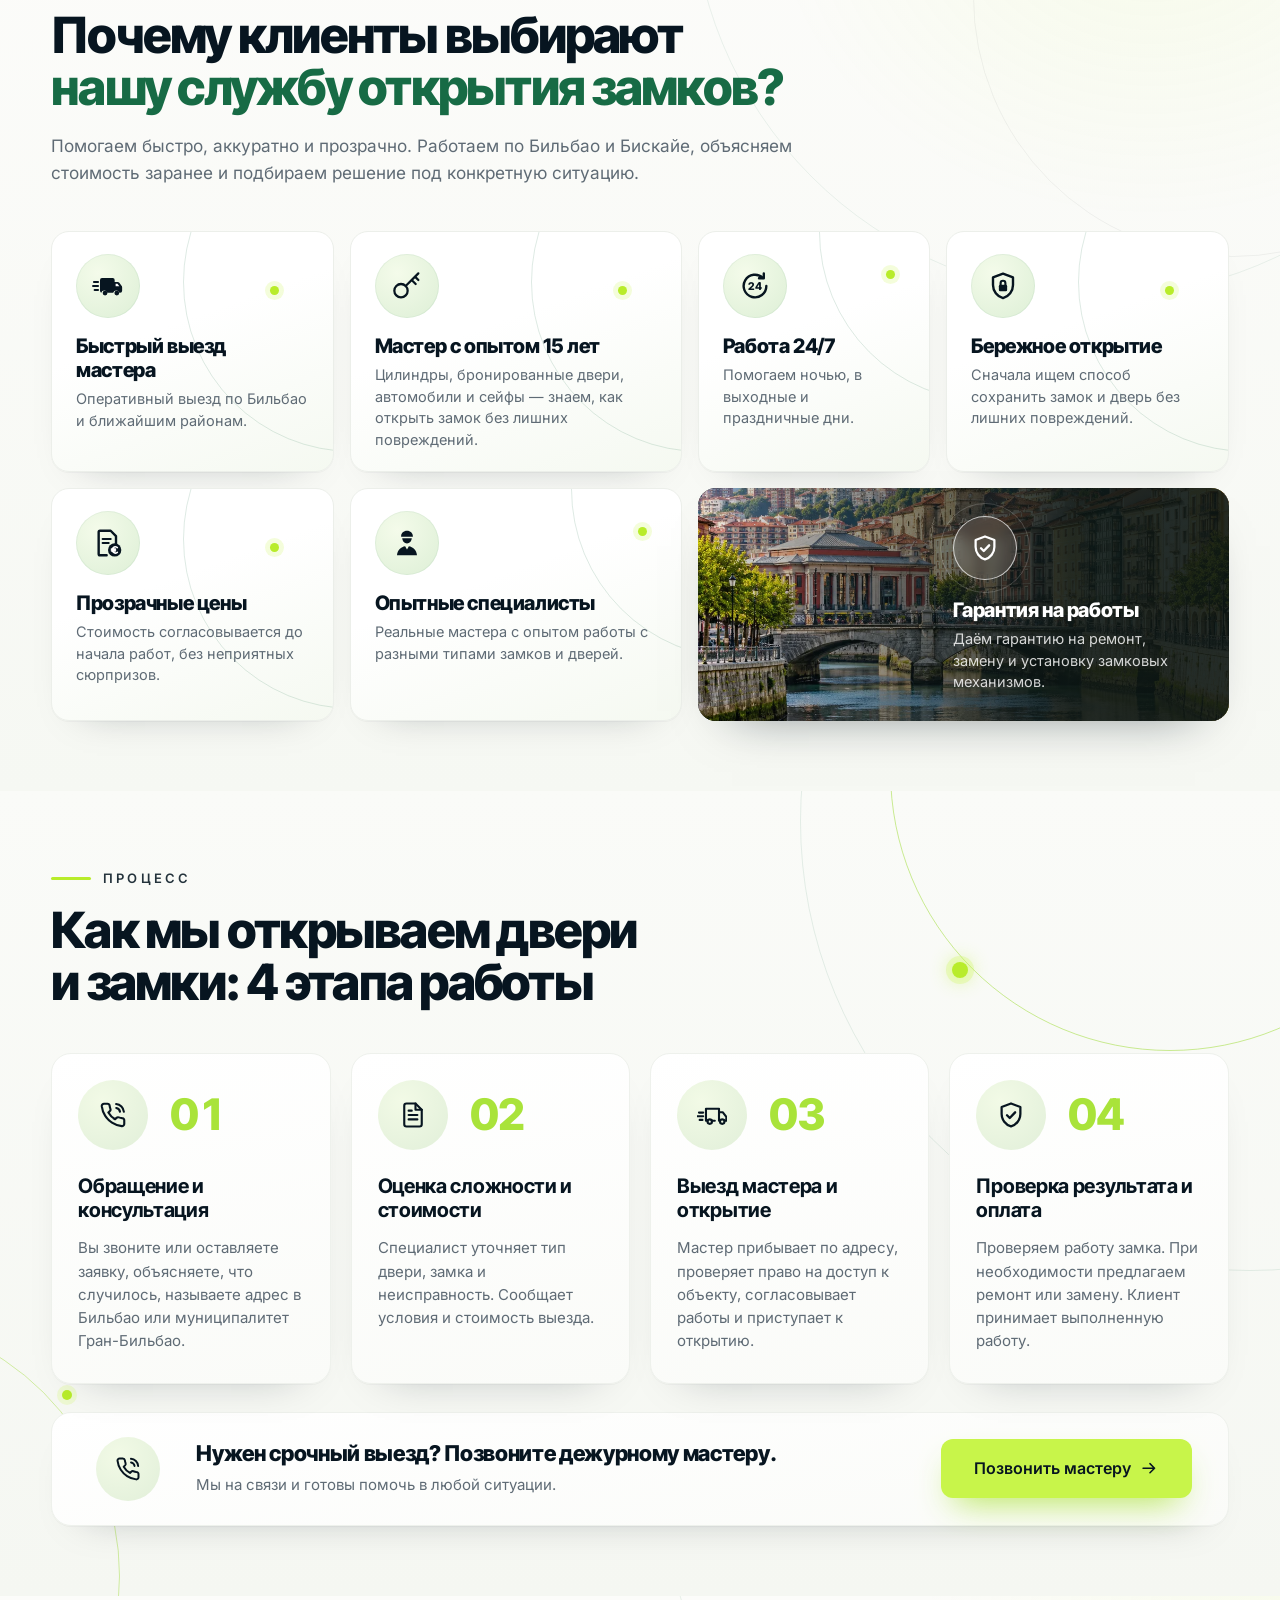
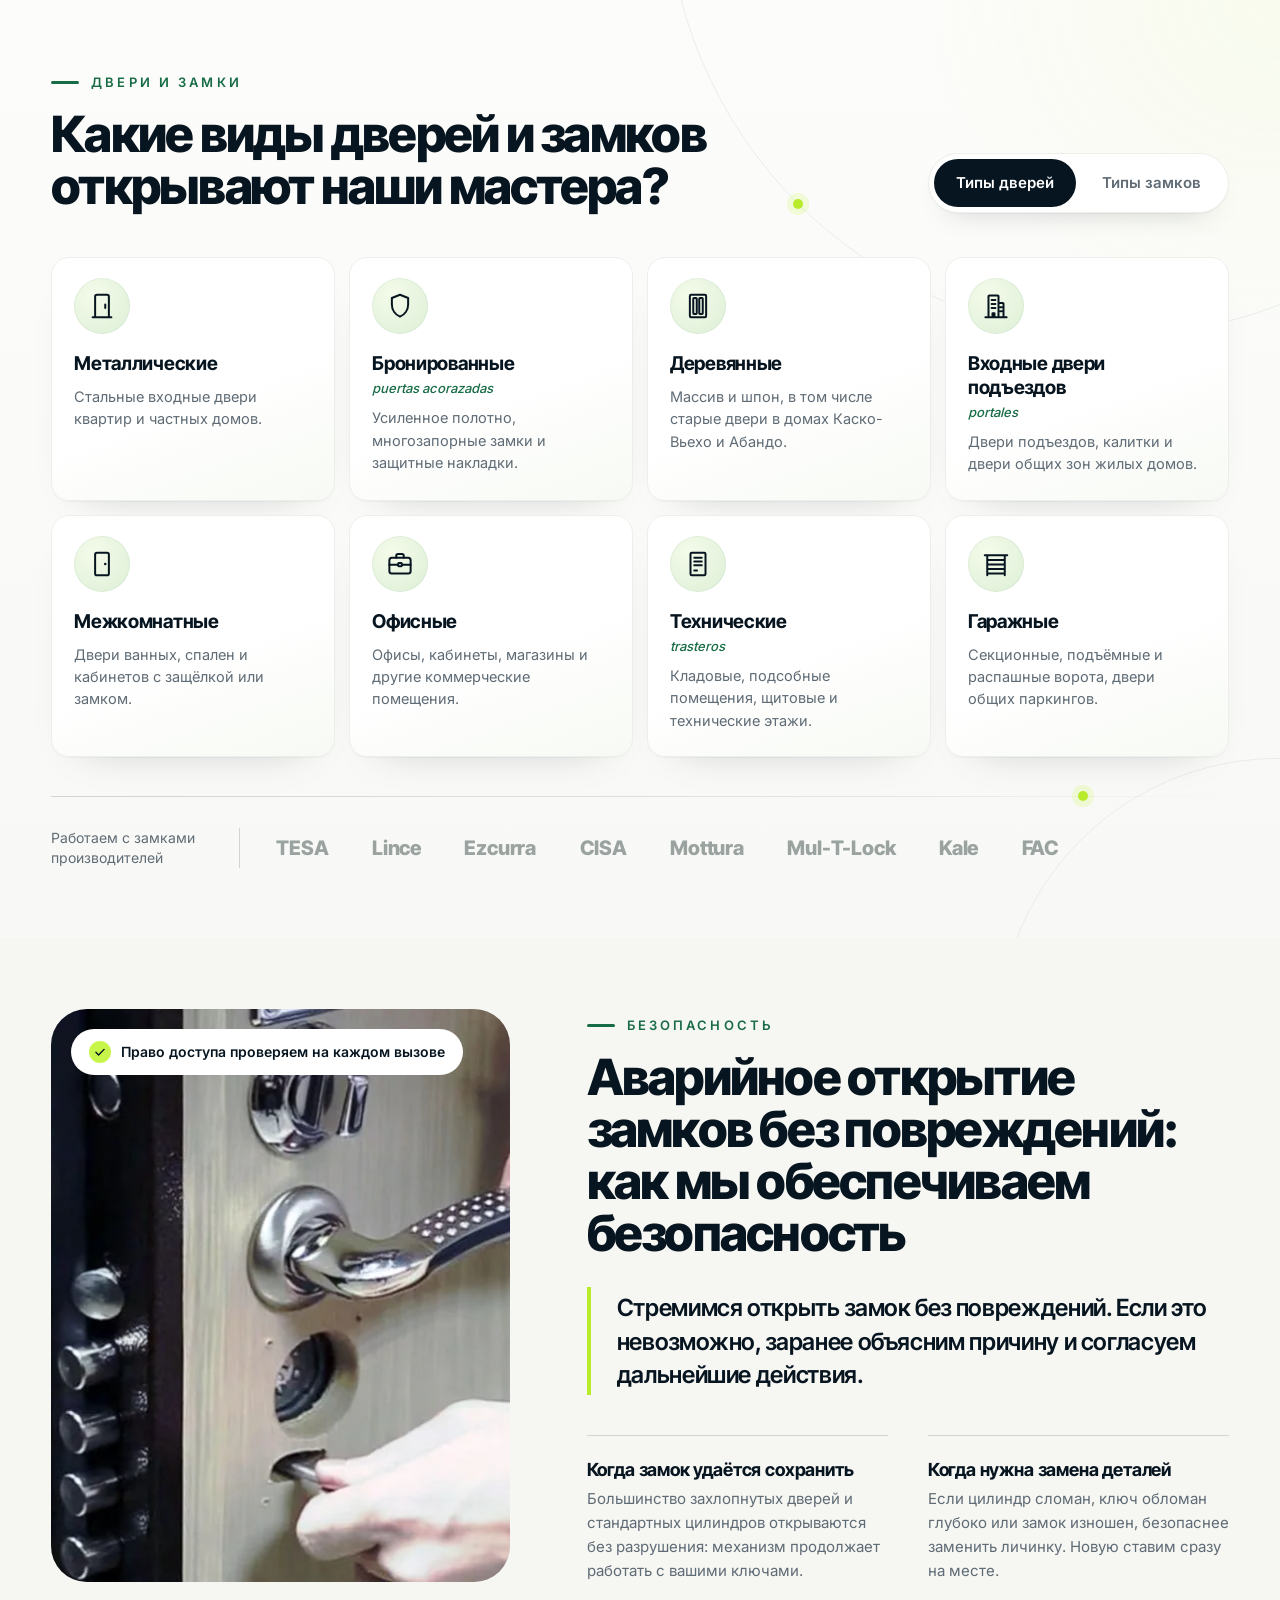
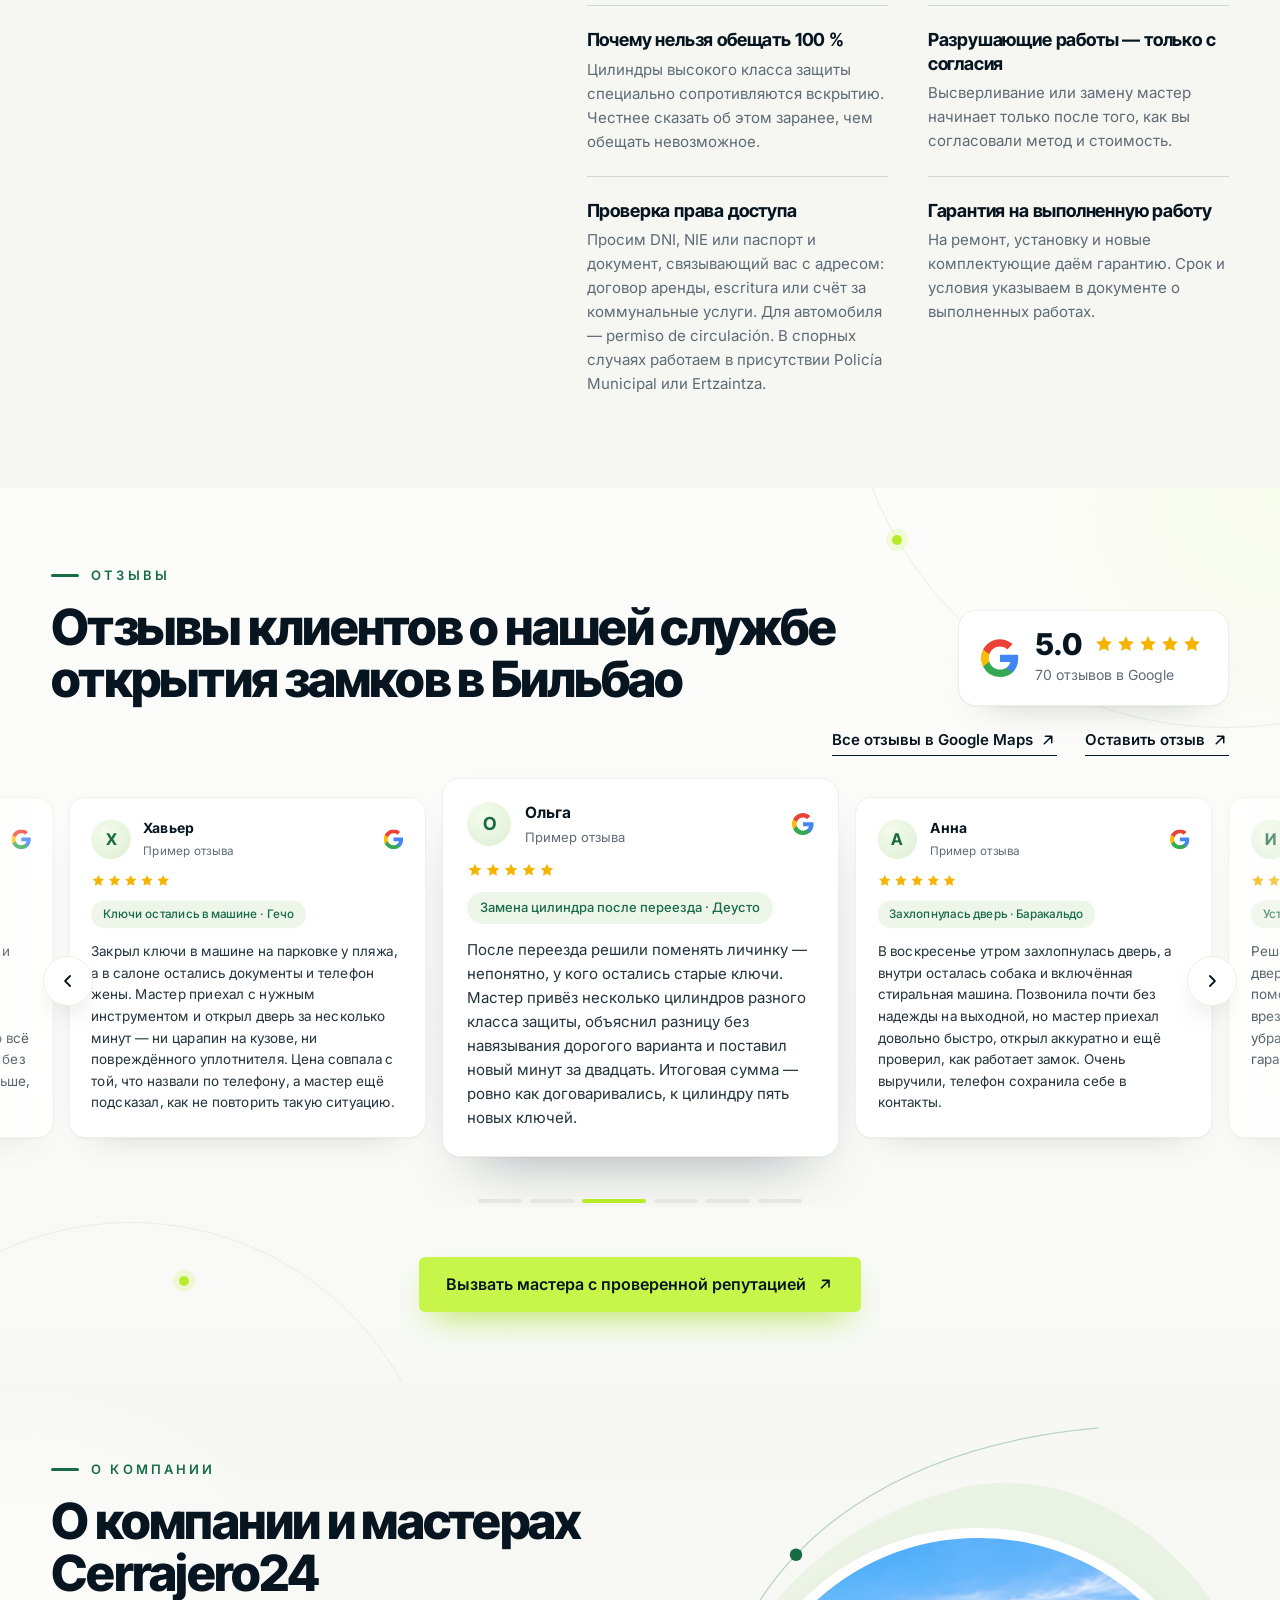
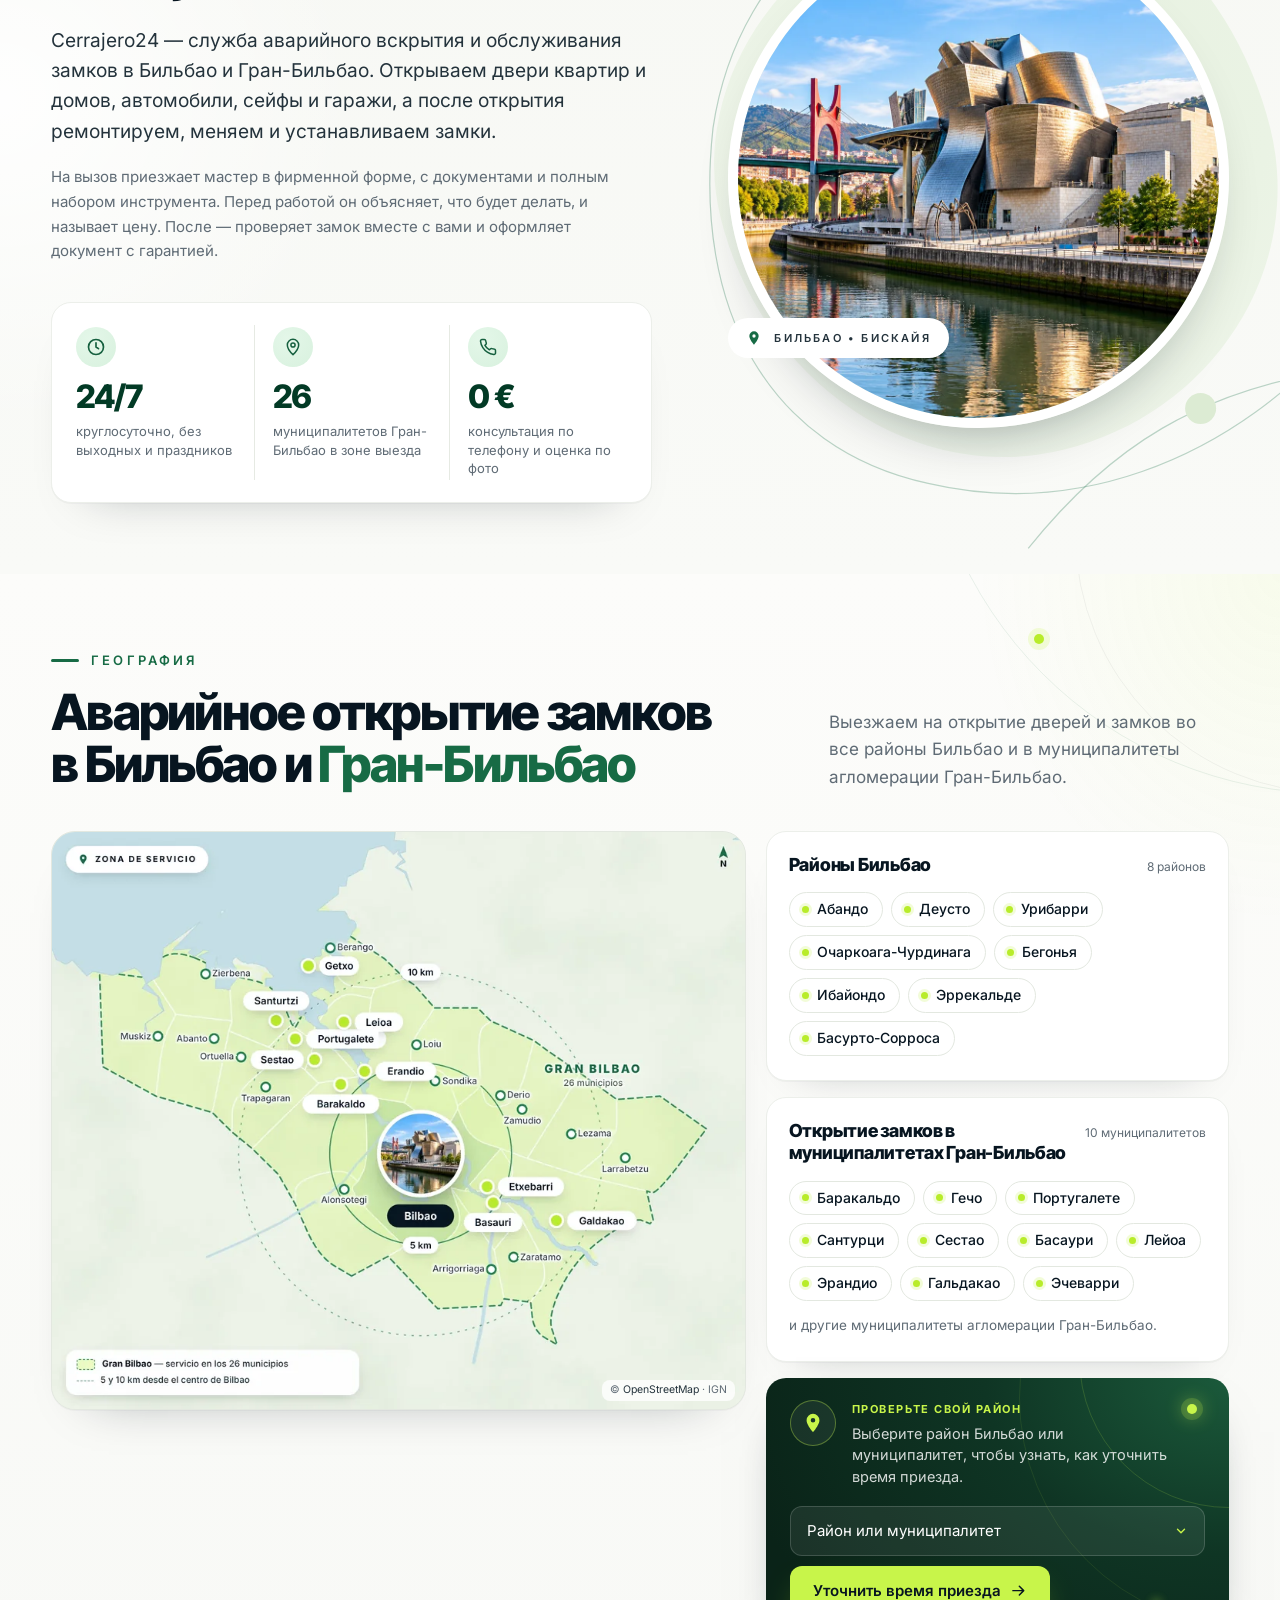
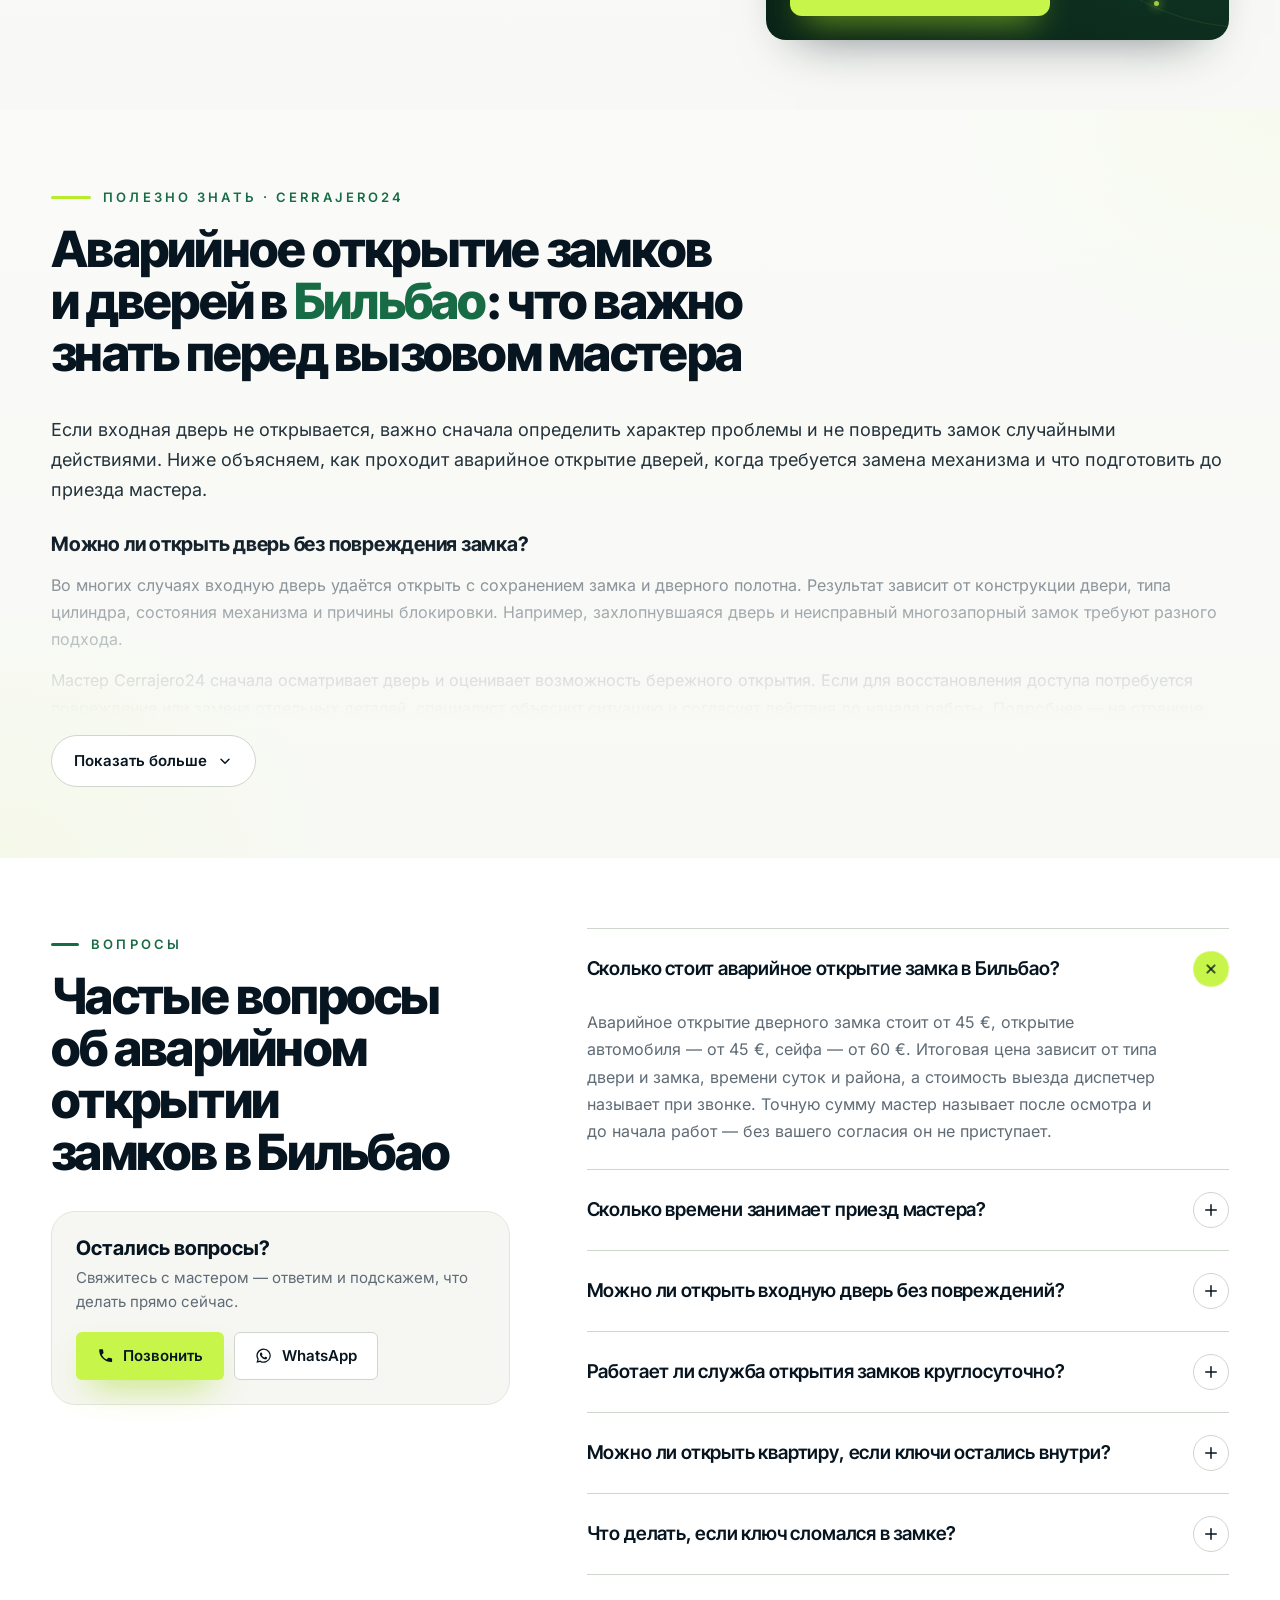
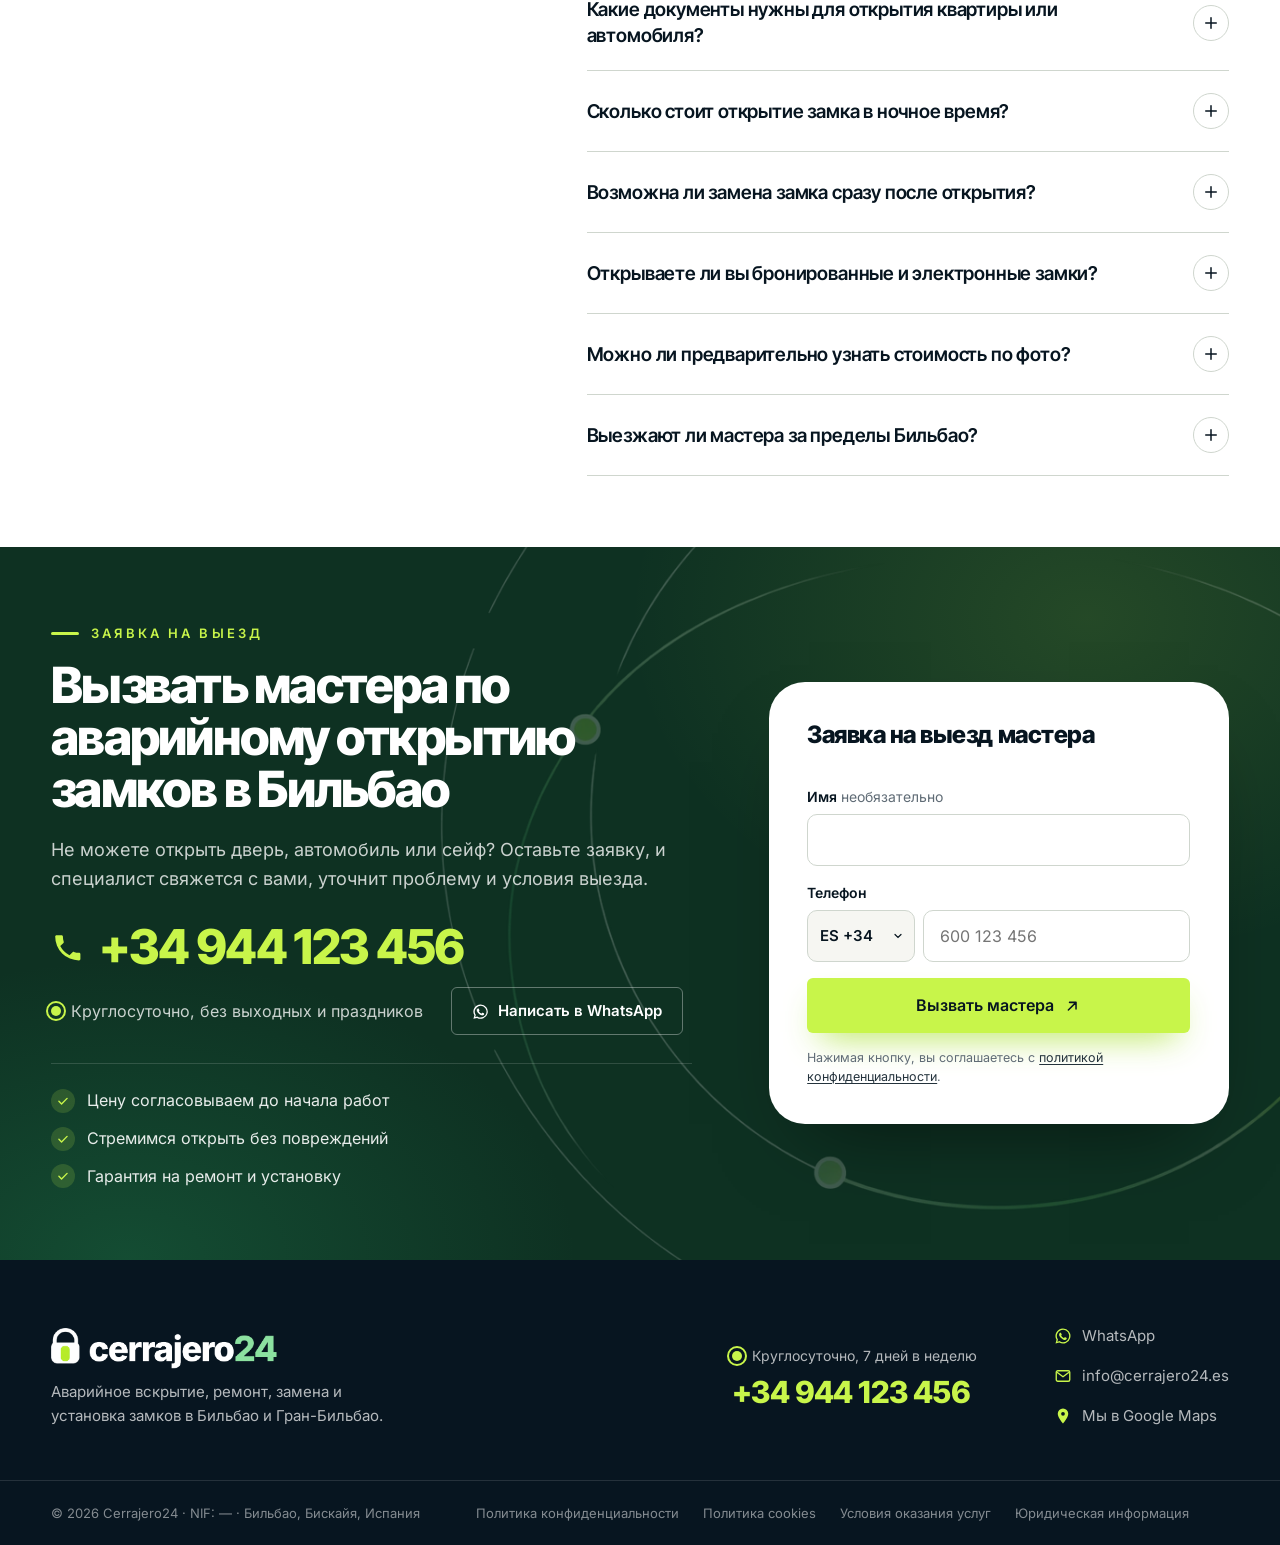
==== commit 87afd8f2: "Новые фото: блок цен, «Безопасность», первый экран «Открытия сейфов» - Блок цен (главная, каталог): " ====
--- a/index.html
+++ b/index.html
@@ -523,7 +523,7 @@
           <i class="pr__orbit" aria-hidden="true"></i>
           <i class="pr__dot pr__dot--a" aria-hidden="true"></i>
           <i class="pr__dot pr__dot--b" aria-hidden="true"></i>
-          <div class="pr__photo"><img src="img/master-detail.webp" alt="Мастер Cerrajero24 открывает цилиндровый замок двери" width="616" height="650" loading="lazy"></div>
+          <div class="pr__photo"><img src="img/lock-multipoint.webp" alt="Мастер разбирает многозапорный замок входной двери" width="1080" height="675" loading="lazy"></div>
           <img class="pr__lock" src="img/lock-badge.webp" alt="" aria-hidden="true" width="240" height="240" loading="lazy">
           <p class="pr__hours"><svg aria-hidden="true"><use href="#i-clock"/></svg><span>Работаем</span><b>24/7</b></p>
           <div class="pr__gug"><img src="img/guggenheim-480.webp" alt="Музей Гуггенхайма в Бильбао" width="480" height="480" loading="lazy"></div>
@@ -802,7 +802,7 @@
     <div class="container safety">
       <figure class="safety__visual">
         <img class="safety__orbit" src="img/orbit.webp" alt="" aria-hidden="true" width="1184" height="1031" loading="lazy">
-        <img class="safety__photo" src="img/master-detail.webp" alt="Мастер открывает цилиндровый замок без повреждения двери" width="616" height="650" loading="lazy">
+        <img class="safety__photo" src="img/lock-armored-door.webp" alt="Мастер открывает замок бронированной входной двери без повреждений" width="1024" height="576" loading="lazy">
         <figcaption class="safety__badge"><svg aria-hidden="true"><use href="#i-check"/></svg>Право доступа проверяем на каждом вызове</figcaption>
       </figure>
 
--- a/css/style.css
+++ b/css/style.css
@@ -373,6 +373,11 @@
   mask-position: 0 100%, 74% 0;
   mask-repeat: no-repeat;
 }
+/* обычное фото (не вырезанное) — заполняет круг целиком */
+.stage__photo {
+  position: absolute; left: 0; top: calc(var(--D) * .08); width: var(--D); height: var(--D);
+  object-fit: cover; object-position: 92% 50%;
+}
 .stage__master {
   position: absolute; left: calc(var(--D) * .02); top: calc(var(--D) * .02);
   width: calc(var(--D) * .98); max-width: none;
@@ -658,7 +663,7 @@
   background: linear-gradient(160deg, #F3F6F1 0%, #DDE6DE 100%);
   box-shadow: 0 40px 70px -40px rgba(7, 21, 32, .5);
 }
-.pr__photo img { width: 100%; height: 100%; object-fit: cover; object-position: 40% 40%; transform: scale(1.12); }
+.pr__photo img { width: 100%; height: 100%; object-fit: cover; object-position: 58% 50%; }
 .pr__lock { position: absolute; width: 26%; left: 4%; top: -4%; filter: drop-shadow(0 12px 20px rgba(7, 21, 32, .14)); }
 .pr__hours {
   position: absolute; right: -2%; top: 66%;
@@ -1024,7 +1029,7 @@
   overflow: hidden;
 }
 .safety__orbit { position: absolute; width: 150%; max-width: none; left: -20%; top: -6%; opacity: .7; }
-.safety__photo { position: absolute; inset: 0; width: 100%; height: 100%; object-fit: cover; object-position: 72% 100%; }
+.safety__photo { position: absolute; inset: 0; width: 100%; height: 100%; object-fit: cover; object-position: 50% 50%; }
 .safety__badge {
   position: absolute; left: 20px; top: 20px; right: 20px; width: max-content; max-width: calc(100% - 40px);
   display: inline-flex; align-items: center; gap: 10px;
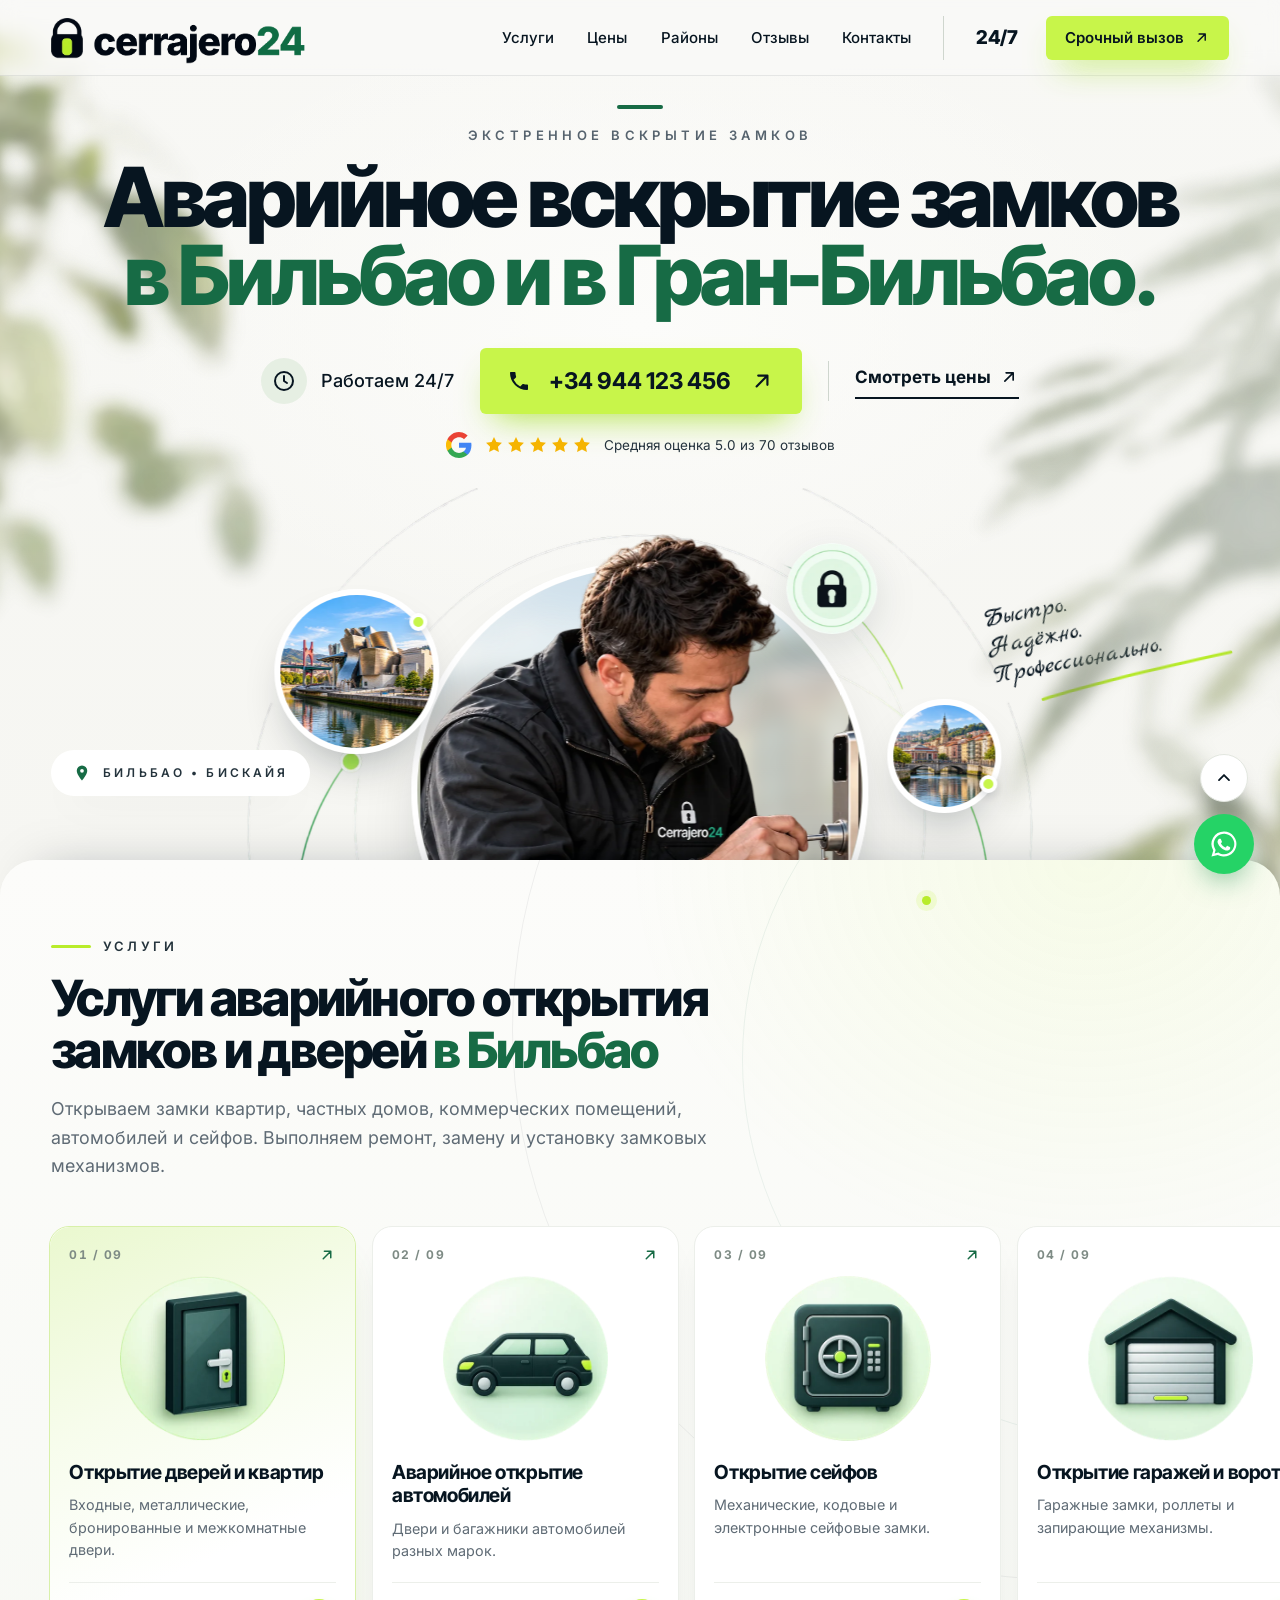
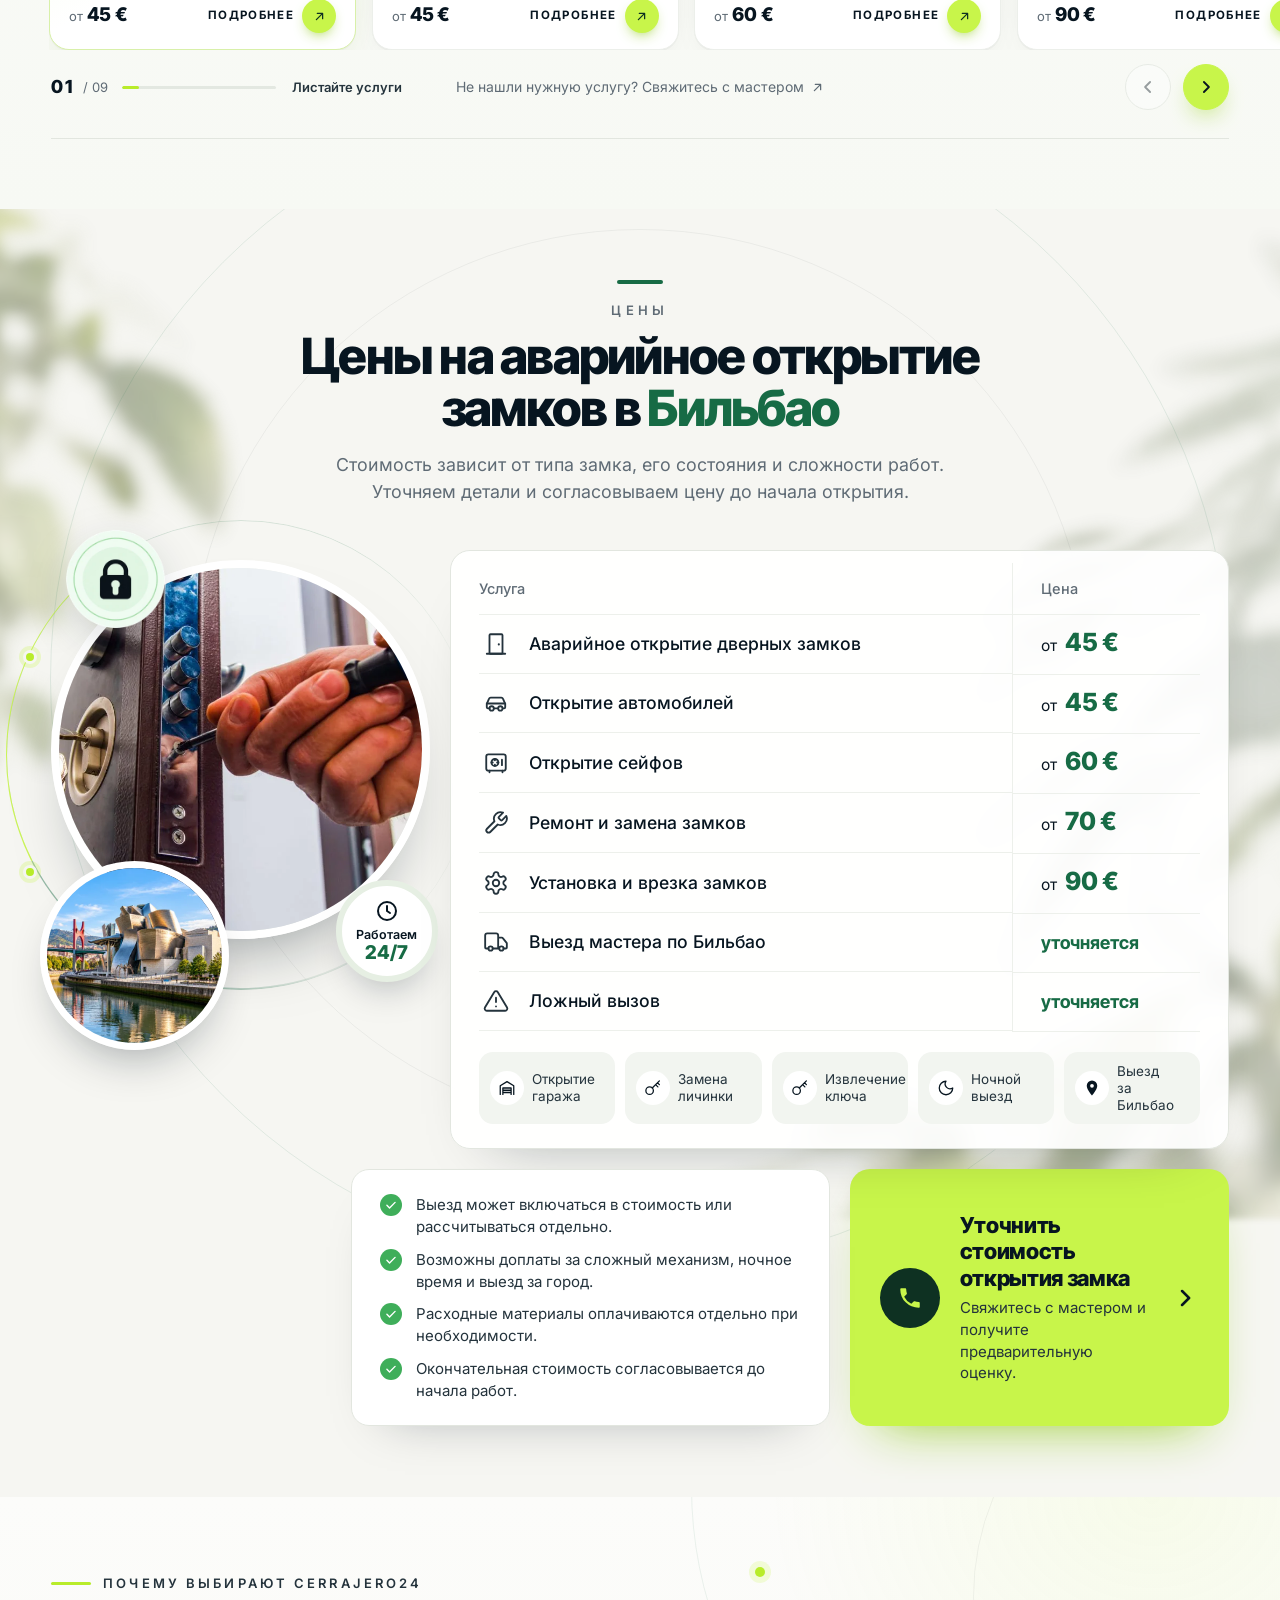
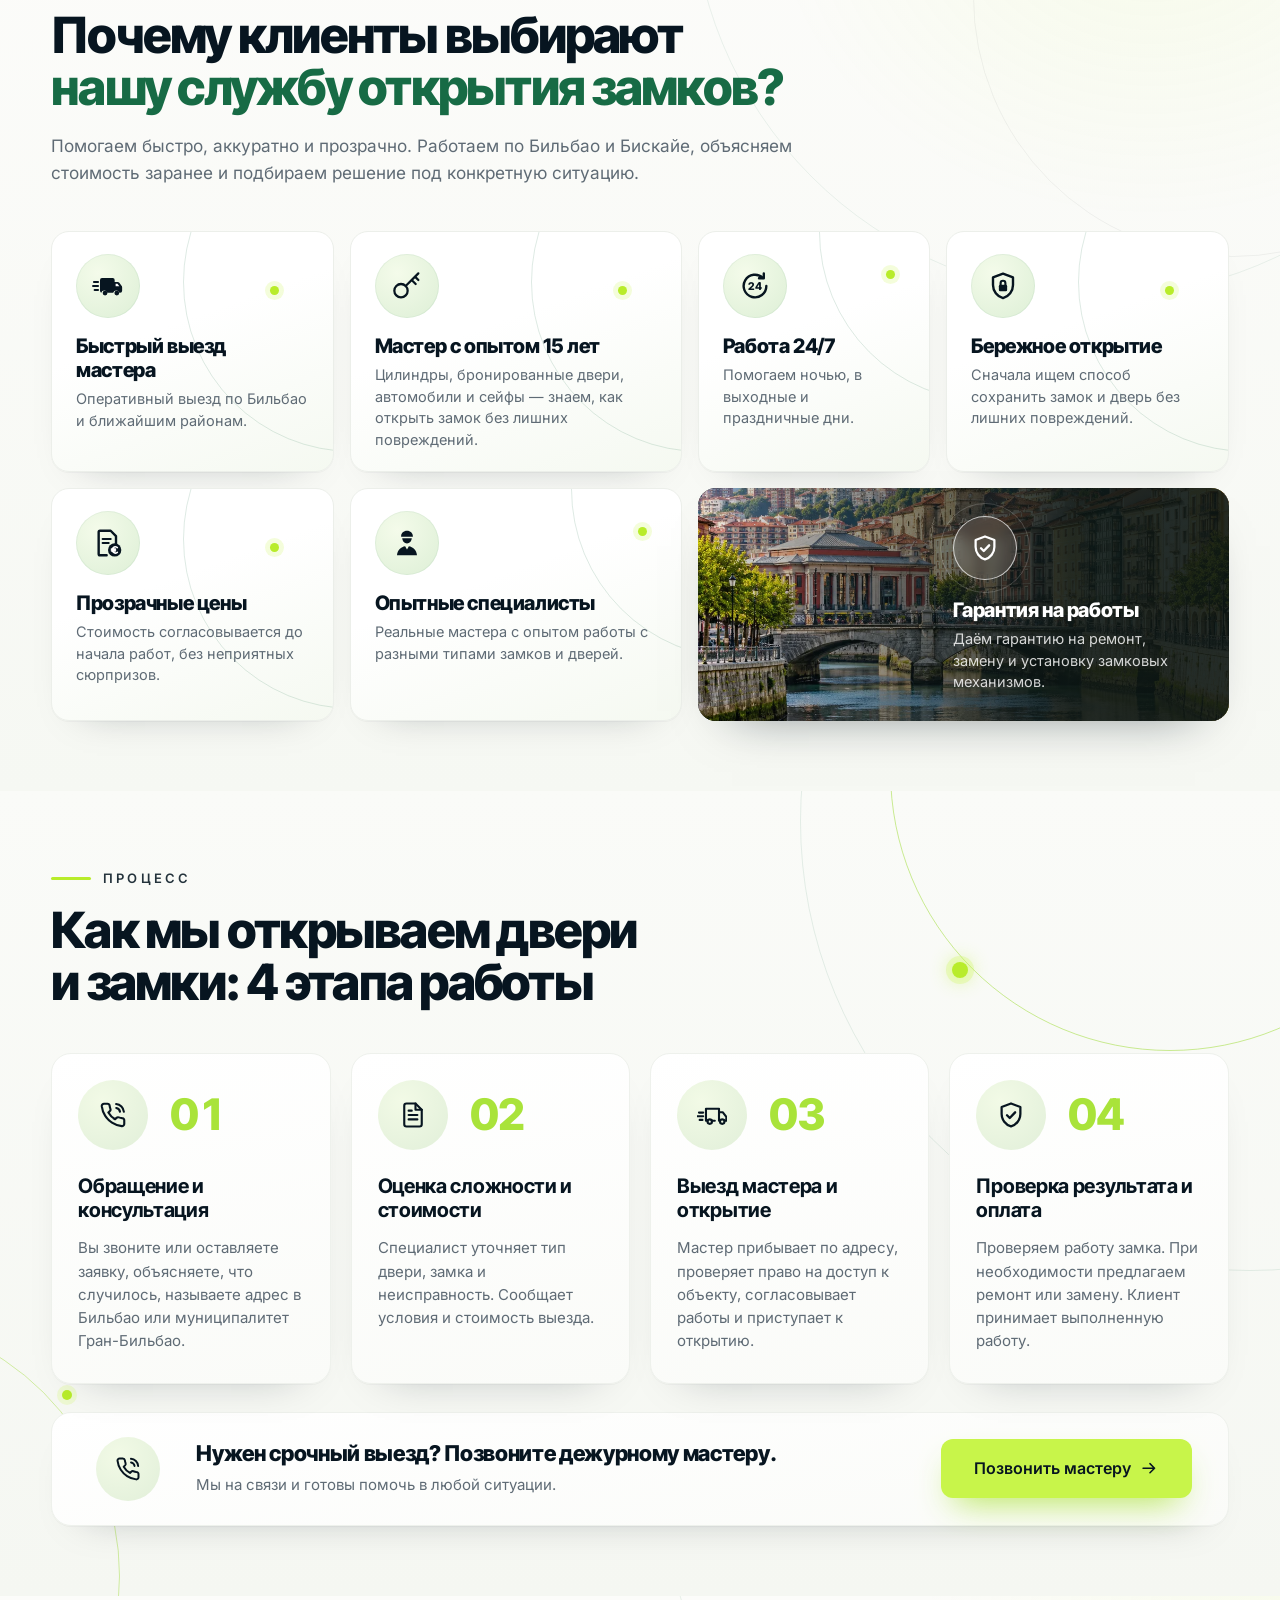
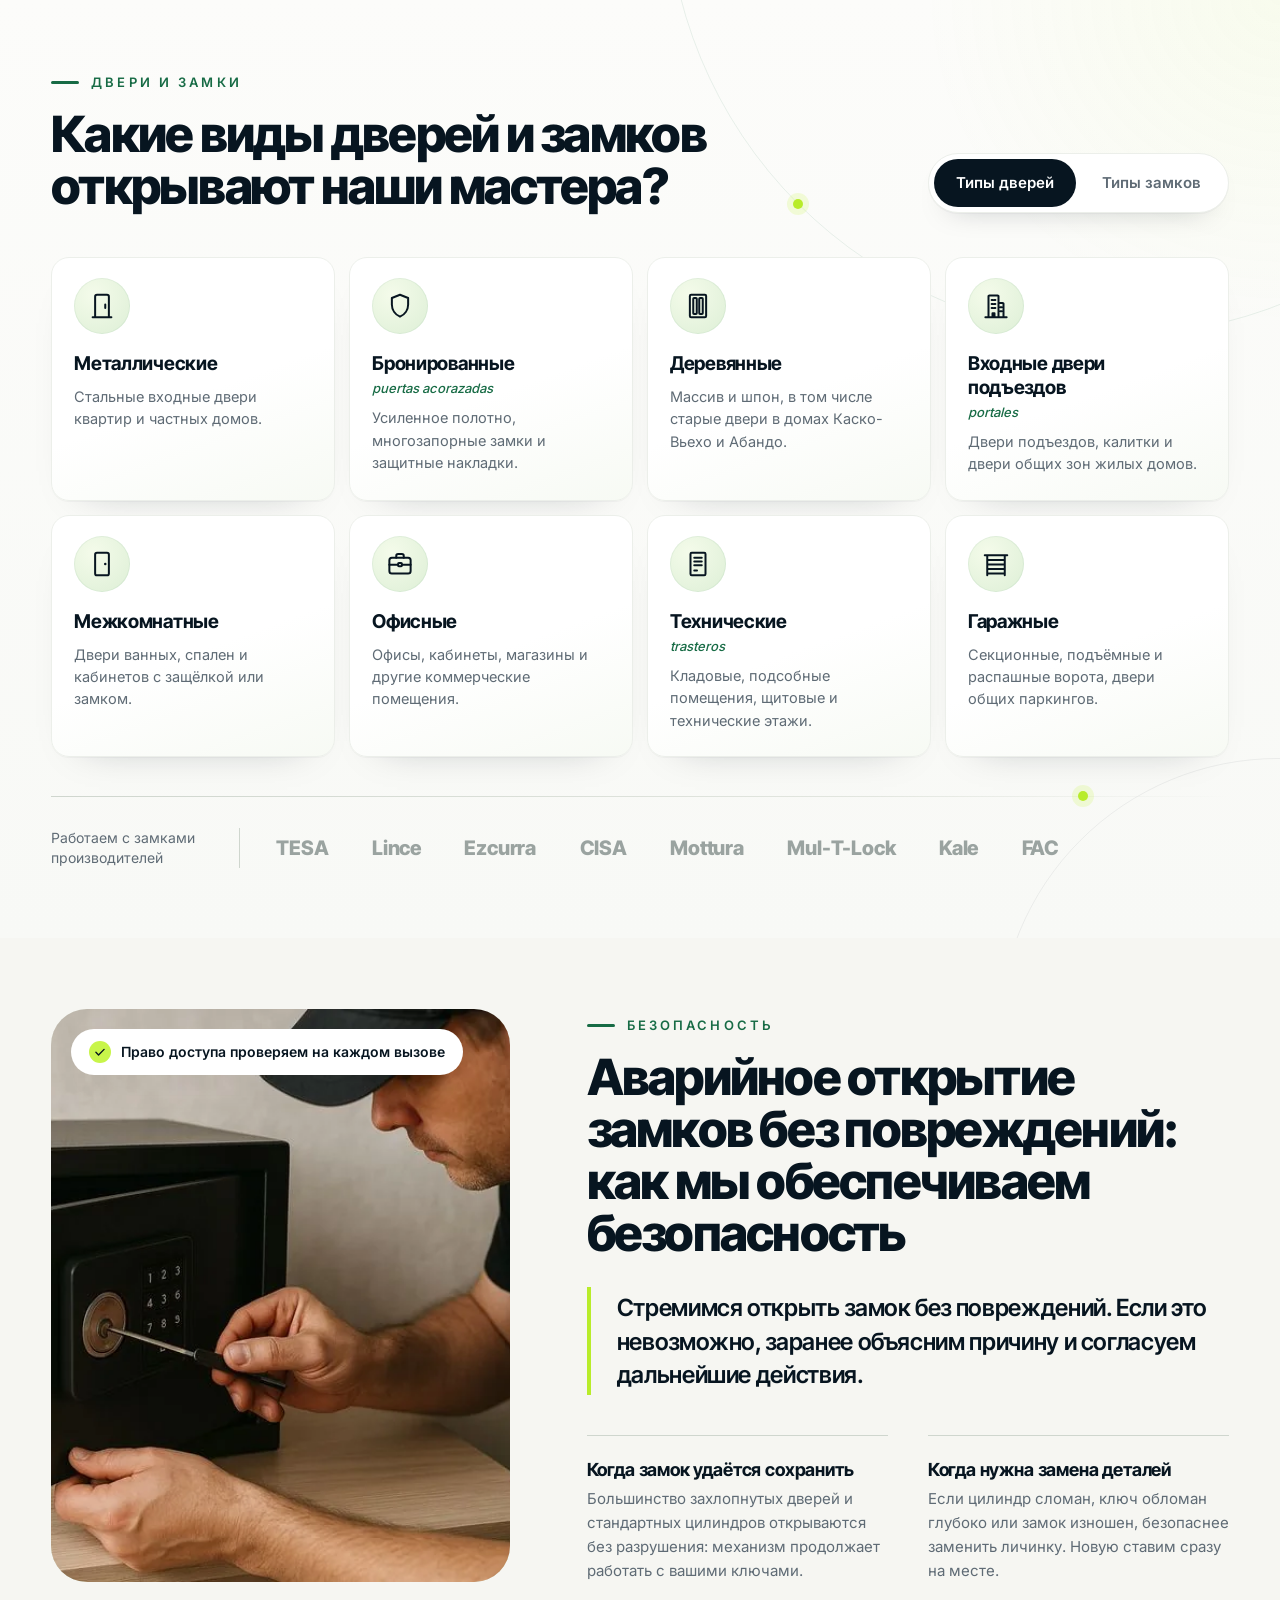
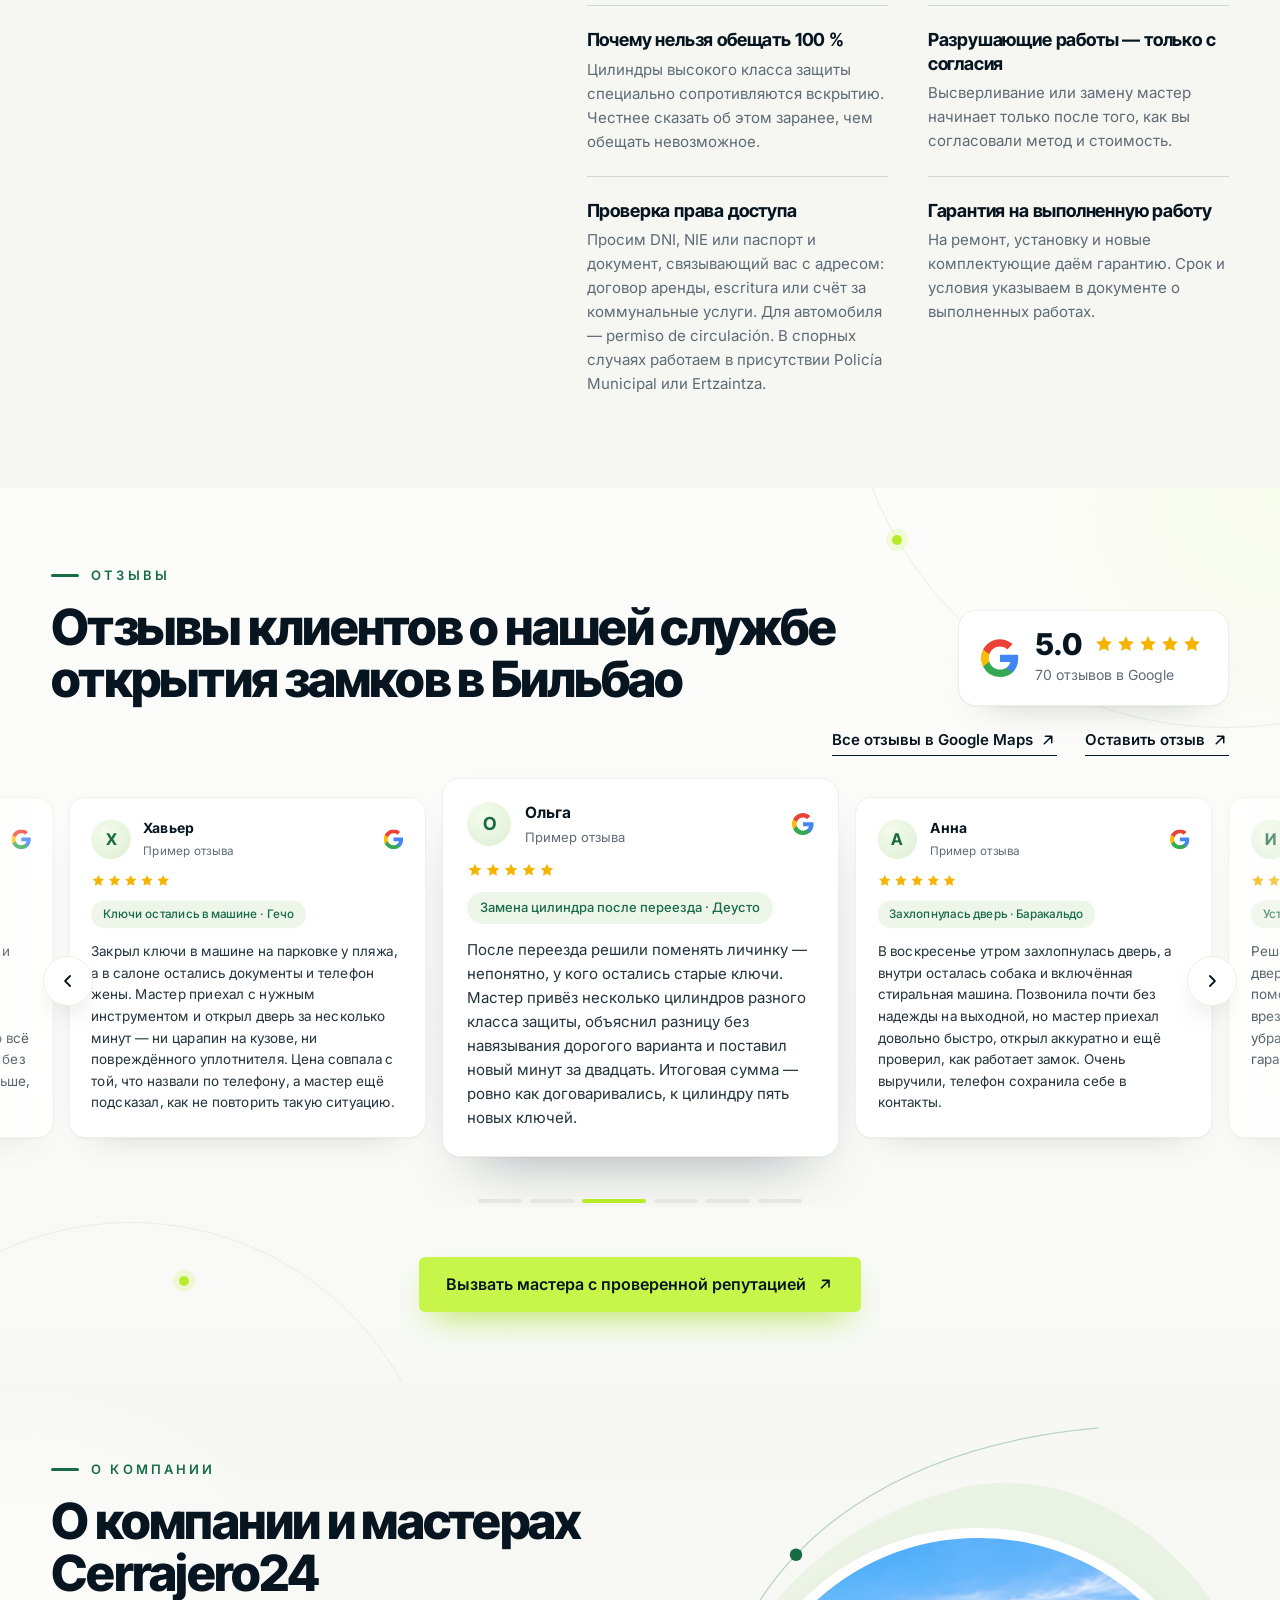
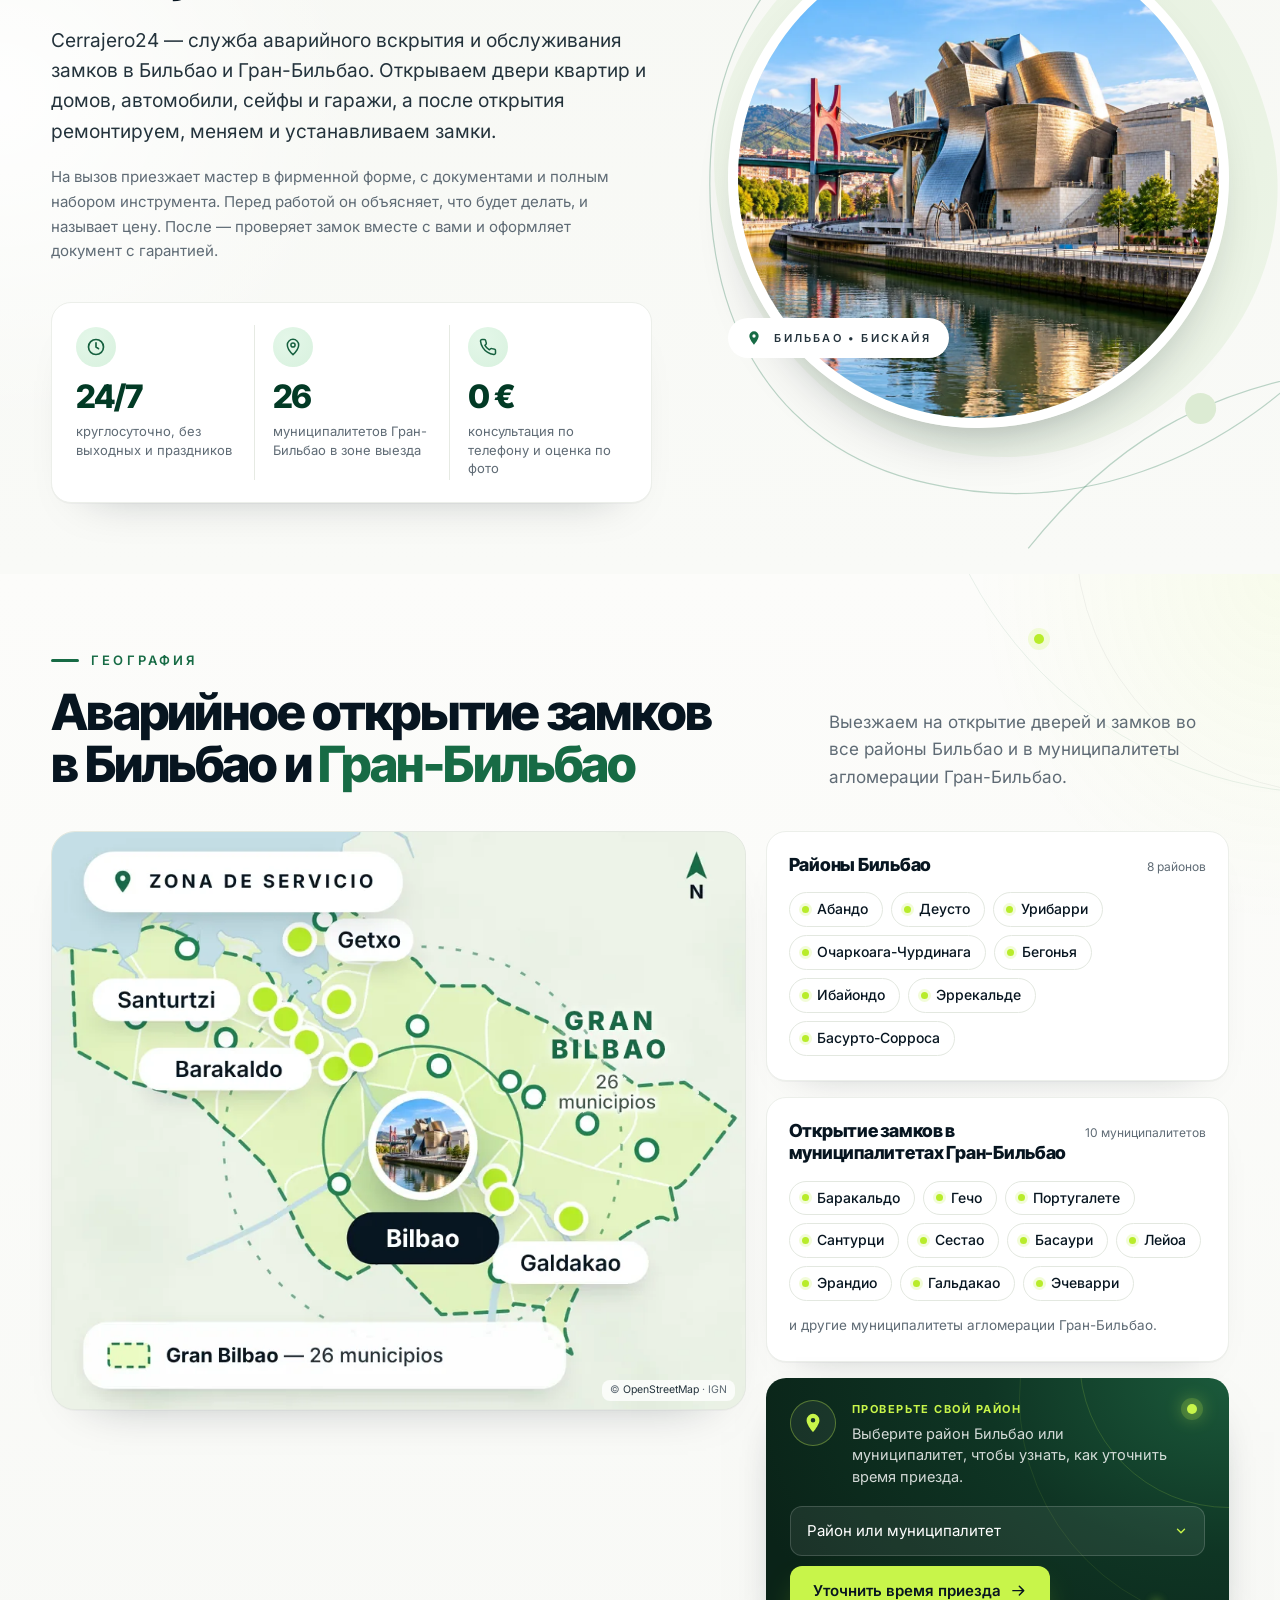
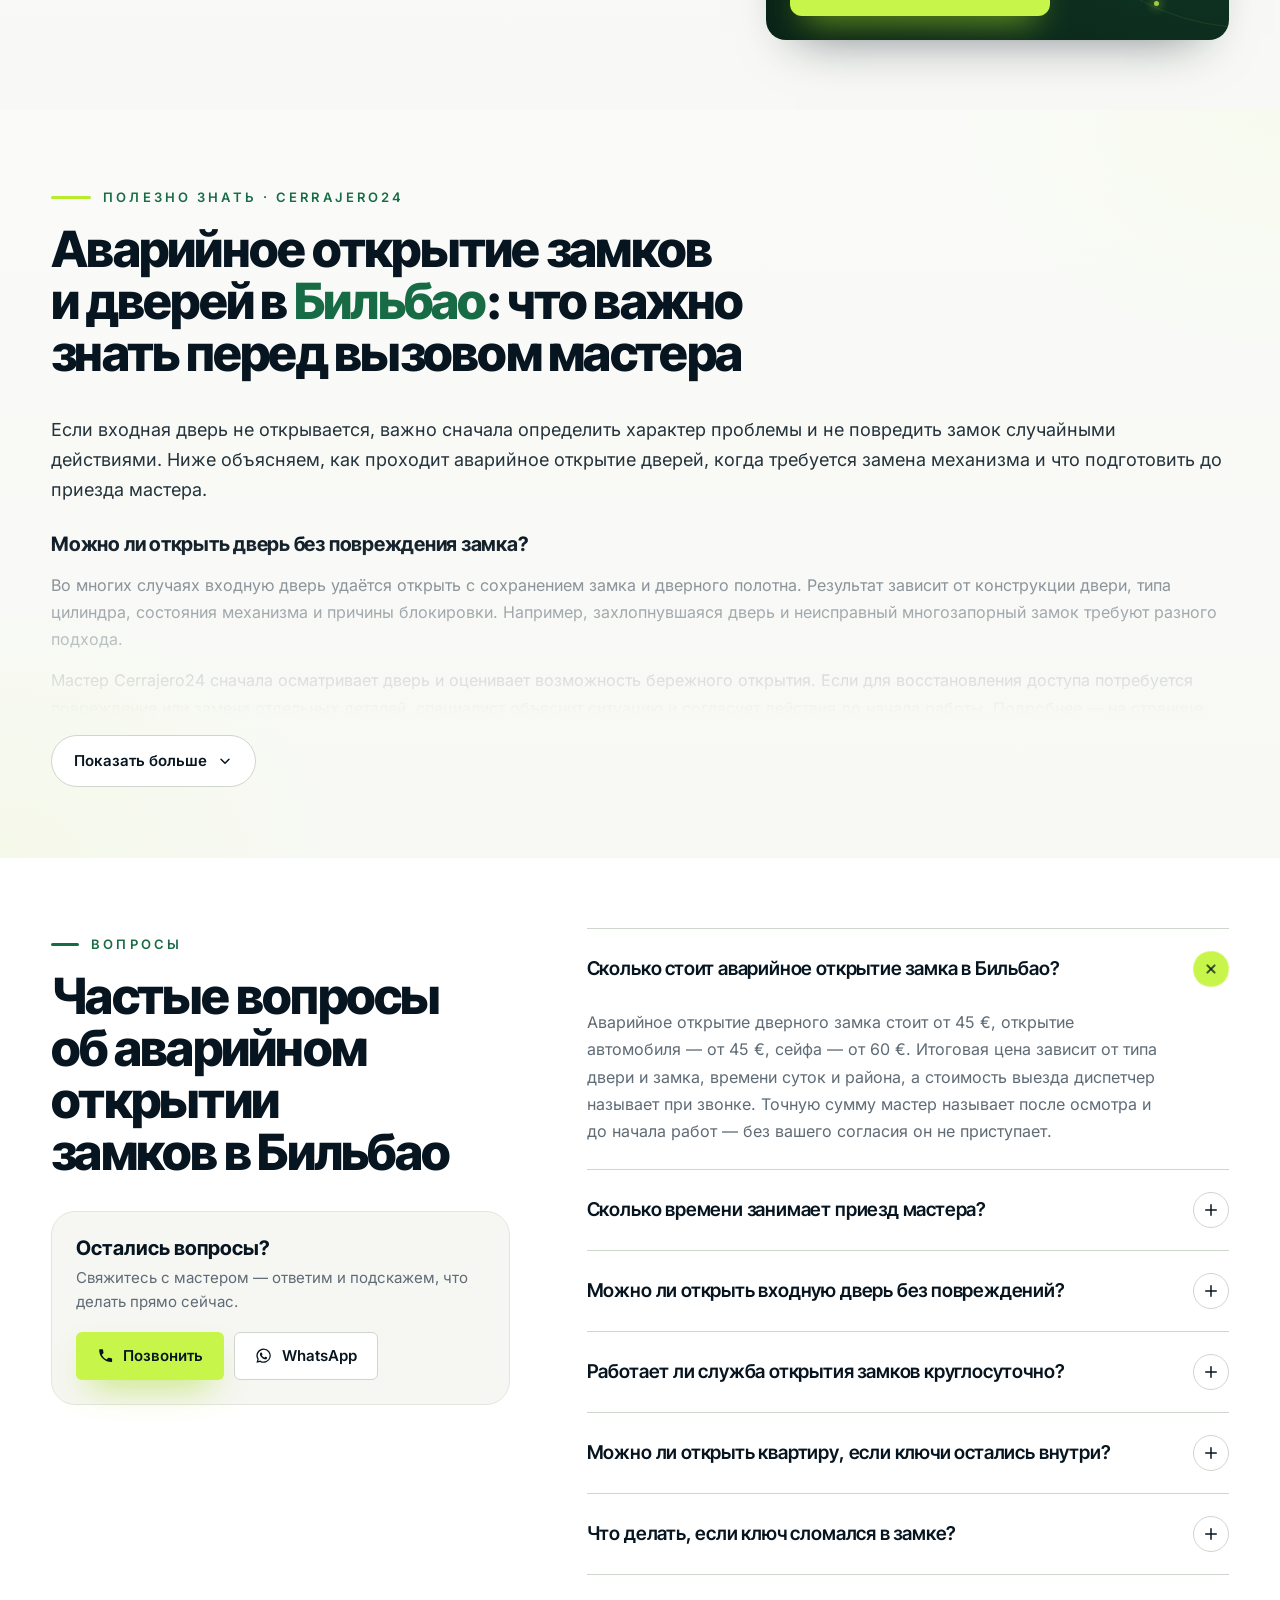
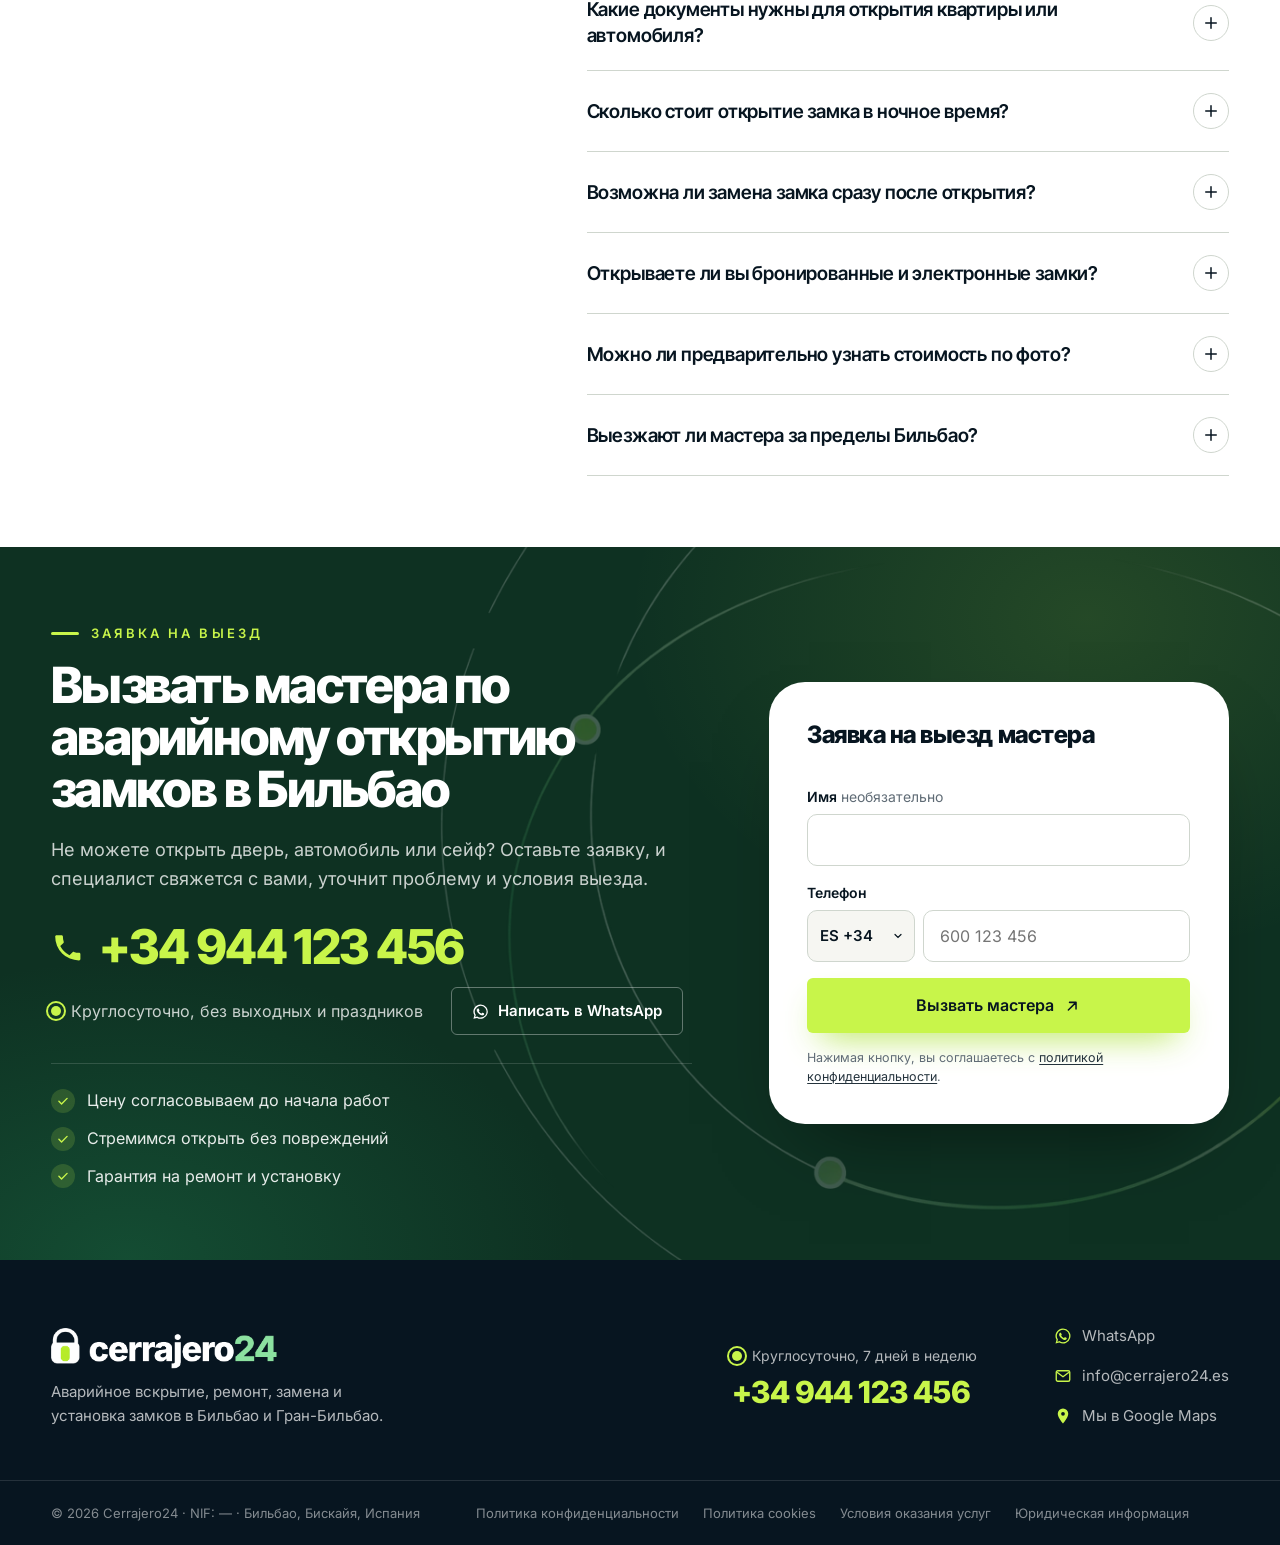
==== commit 9131f385: "«Безопасность» на главной: фото мастера у сейфа - img/safe-opening.webp вместо фото броненакладки, к" ====
--- a/index.html
+++ b/index.html
@@ -802,7 +802,7 @@
     <div class="container safety">
       <figure class="safety__visual">
         <img class="safety__orbit" src="img/orbit.webp" alt="" aria-hidden="true" width="1184" height="1031" loading="lazy">
-        <img class="safety__photo" src="img/lock-armored-door.webp" alt="Мастер открывает замок бронированной входной двери без повреждений" width="1024" height="576" loading="lazy">
+        <img class="safety__photo" src="img/safe-opening.webp" alt="Мастер Cerrajero24 аккуратно открывает электронный сейф" width="800" height="533" loading="lazy">
         <figcaption class="safety__badge"><svg aria-hidden="true"><use href="#i-check"/></svg>Право доступа проверяем на каждом вызове</figcaption>
       </figure>
 
--- a/css/style.css
+++ b/css/style.css
@@ -1029,7 +1029,7 @@
   overflow: hidden;
 }
 .safety__orbit { position: absolute; width: 150%; max-width: none; left: -20%; top: -6%; opacity: .7; }
-.safety__photo { position: absolute; inset: 0; width: 100%; height: 100%; object-fit: cover; object-position: 50% 50%; }
+.safety__photo { position: absolute; inset: 0; width: 100%; height: 100%; object-fit: cover; object-position: 66% 50%; }
 .safety__badge {
   position: absolute; left: 20px; top: 20px; right: 20px; width: max-content; max-width: calc(100% - 40px);
   display: inline-flex; align-items: center; gap: 10px;
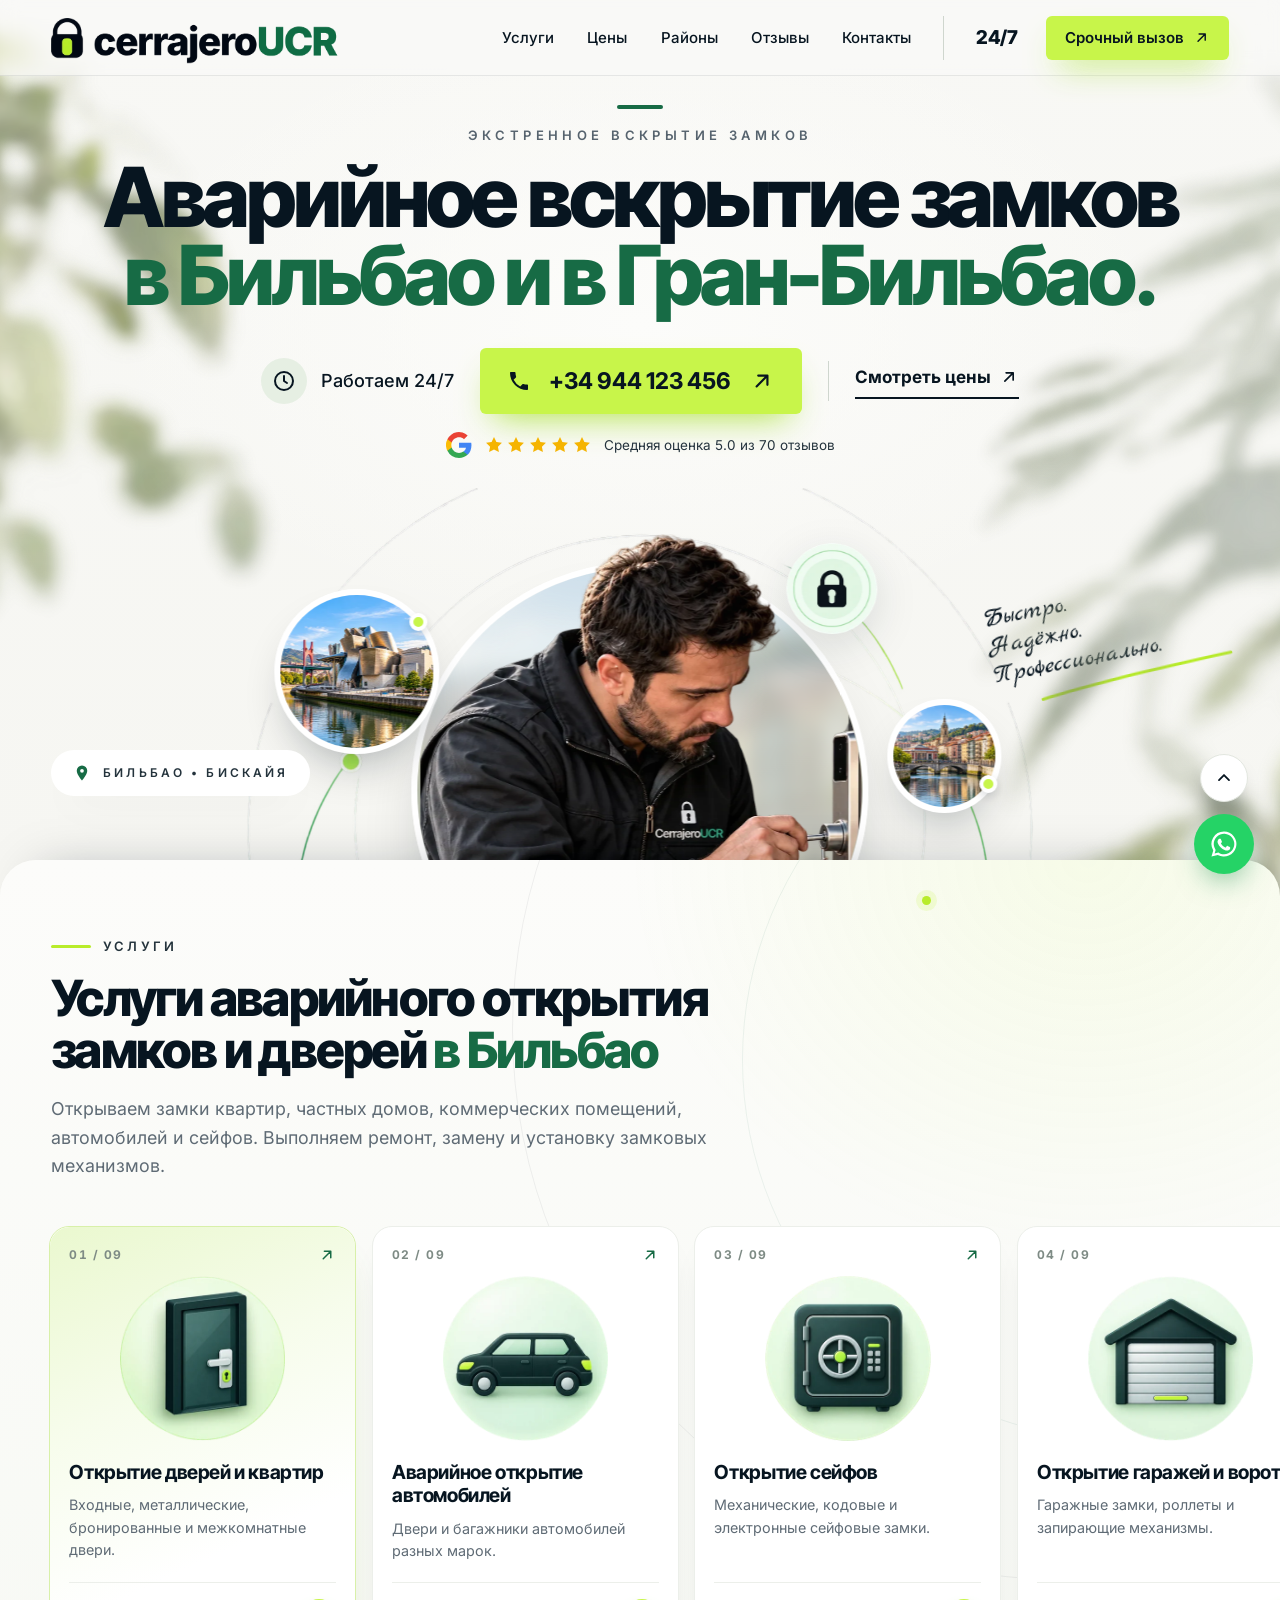
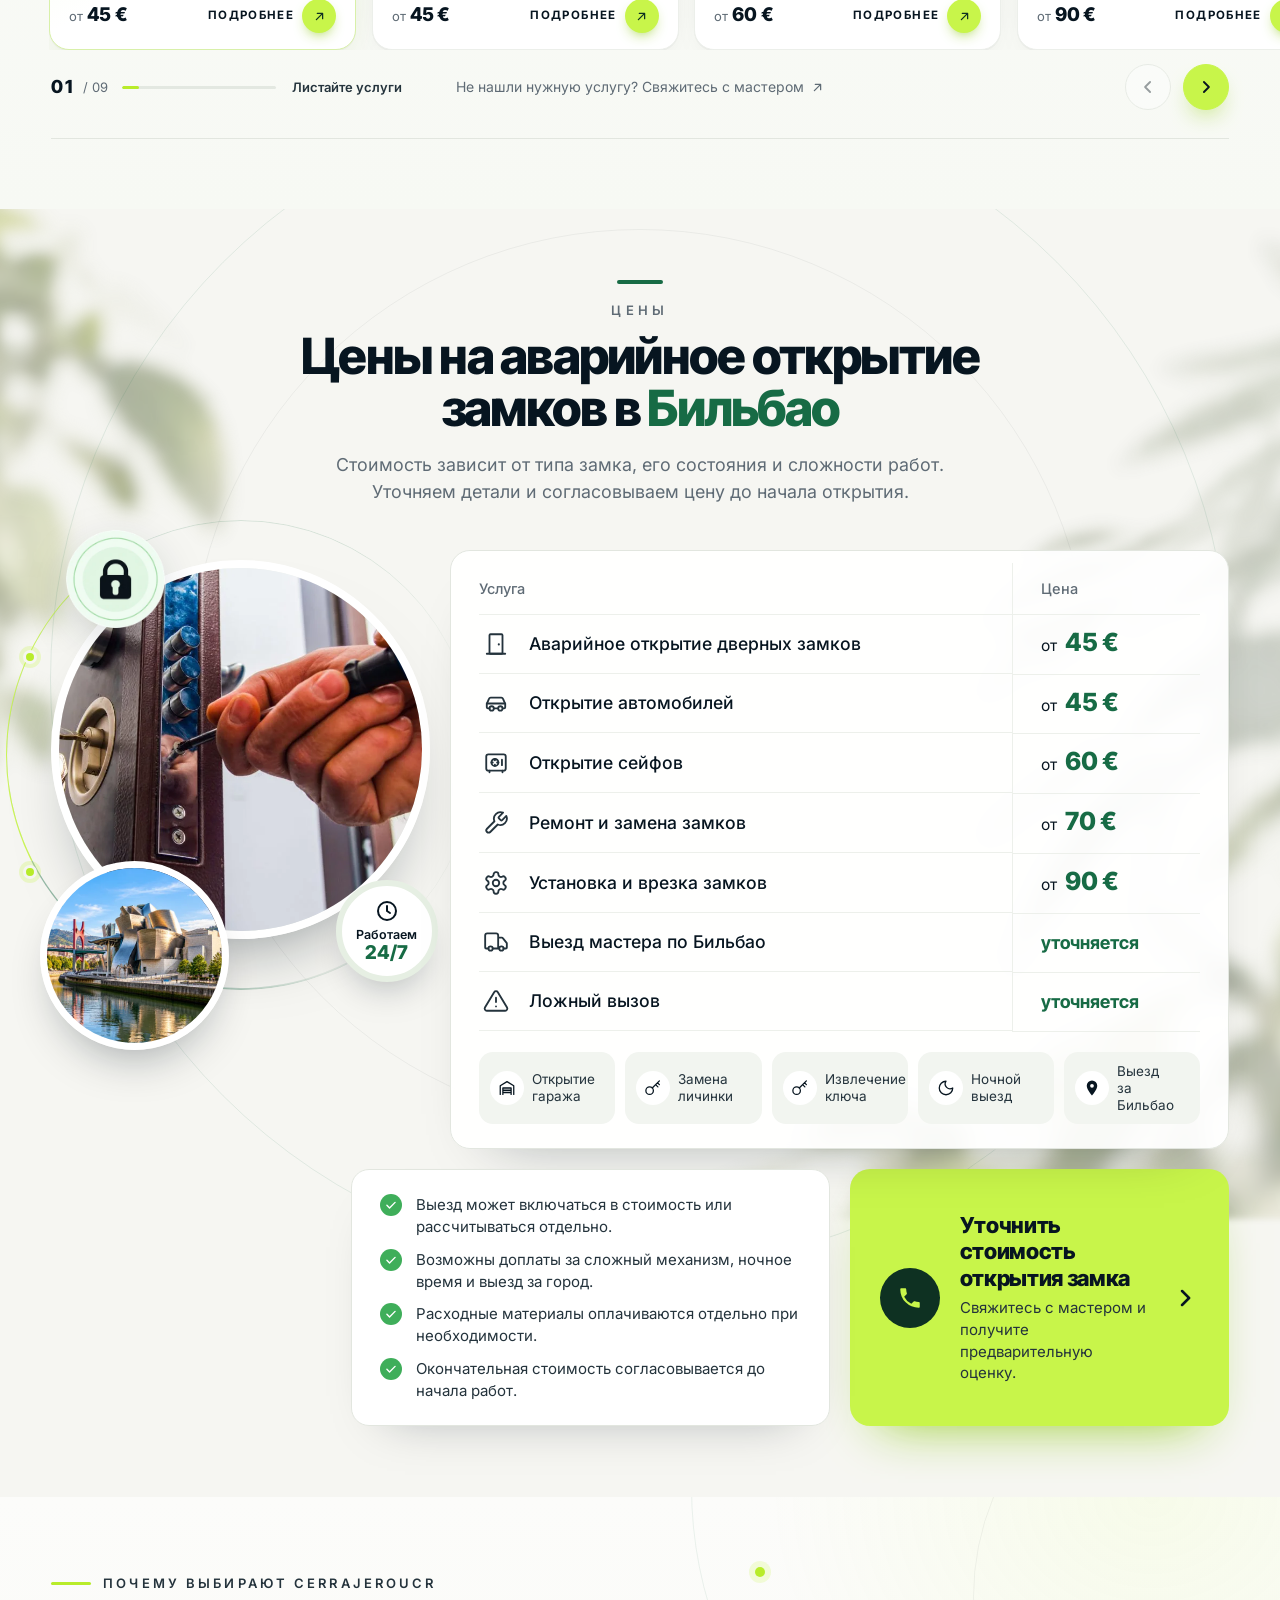
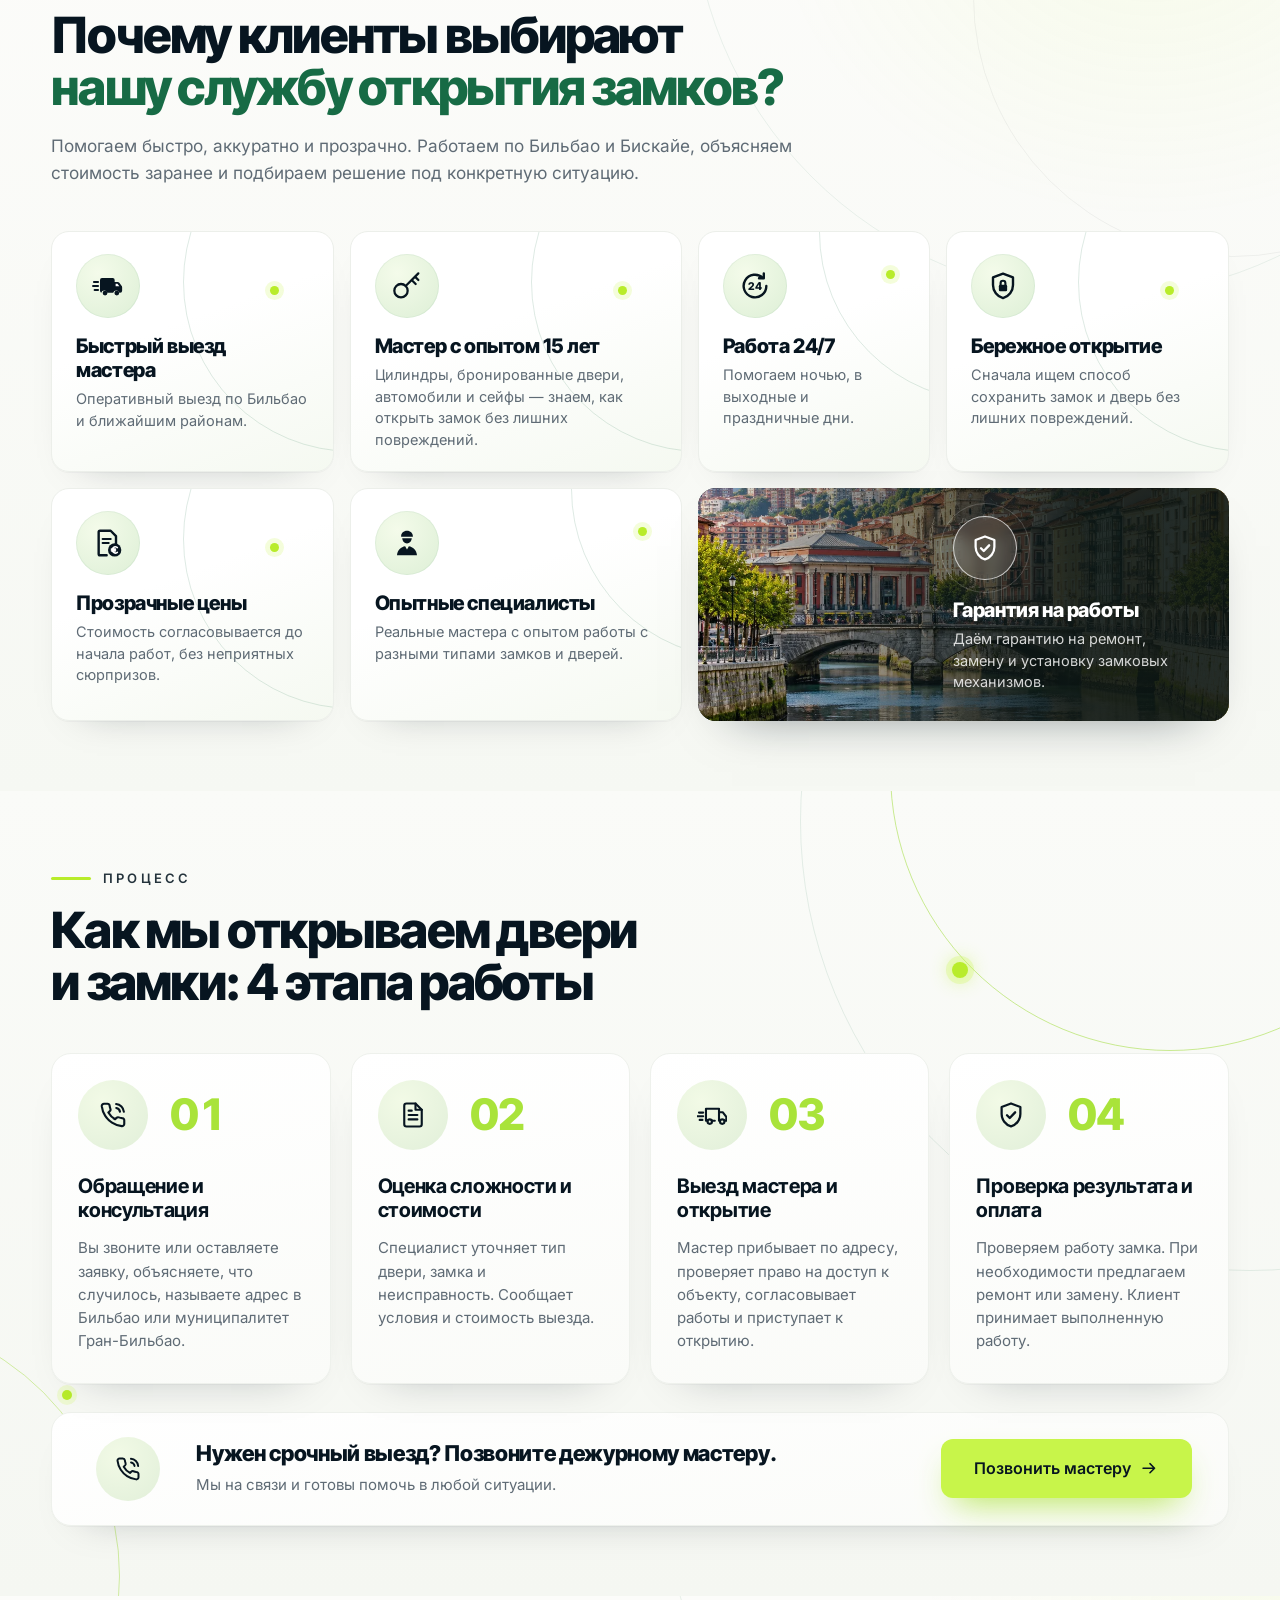
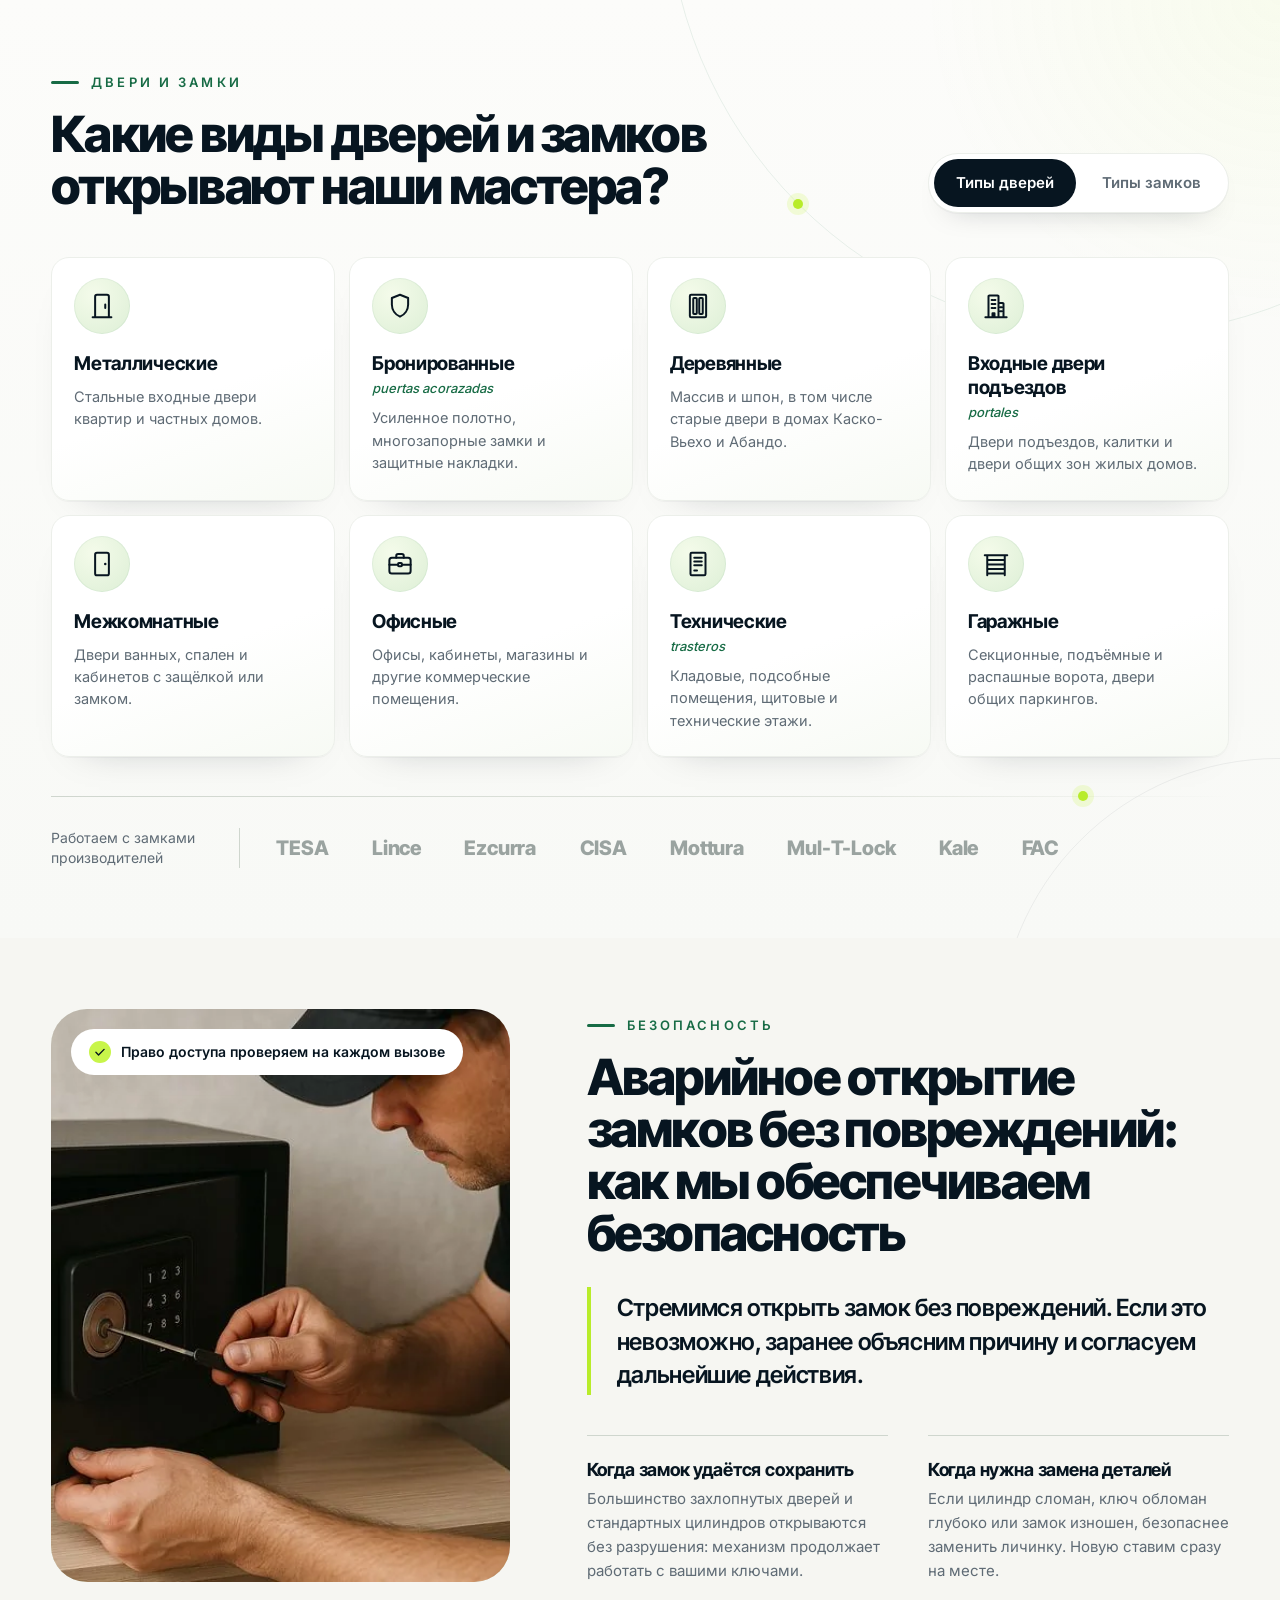
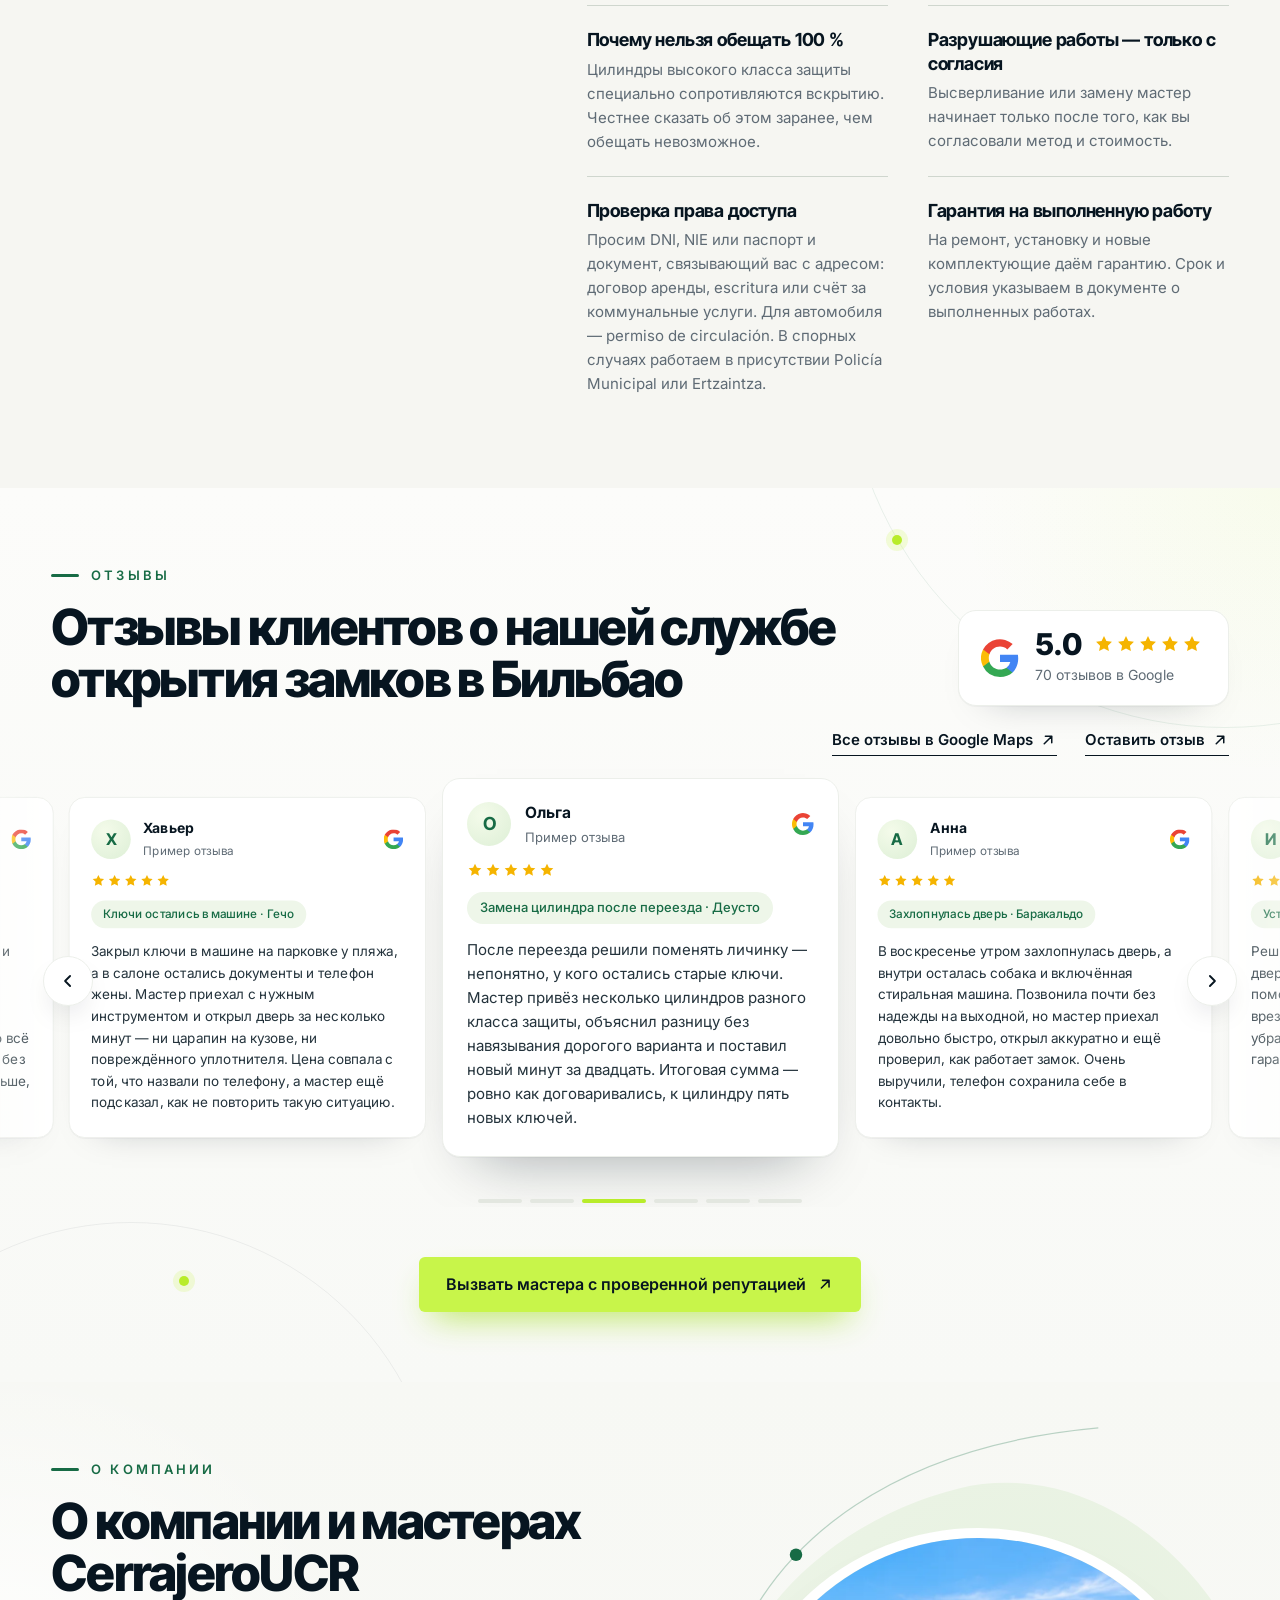
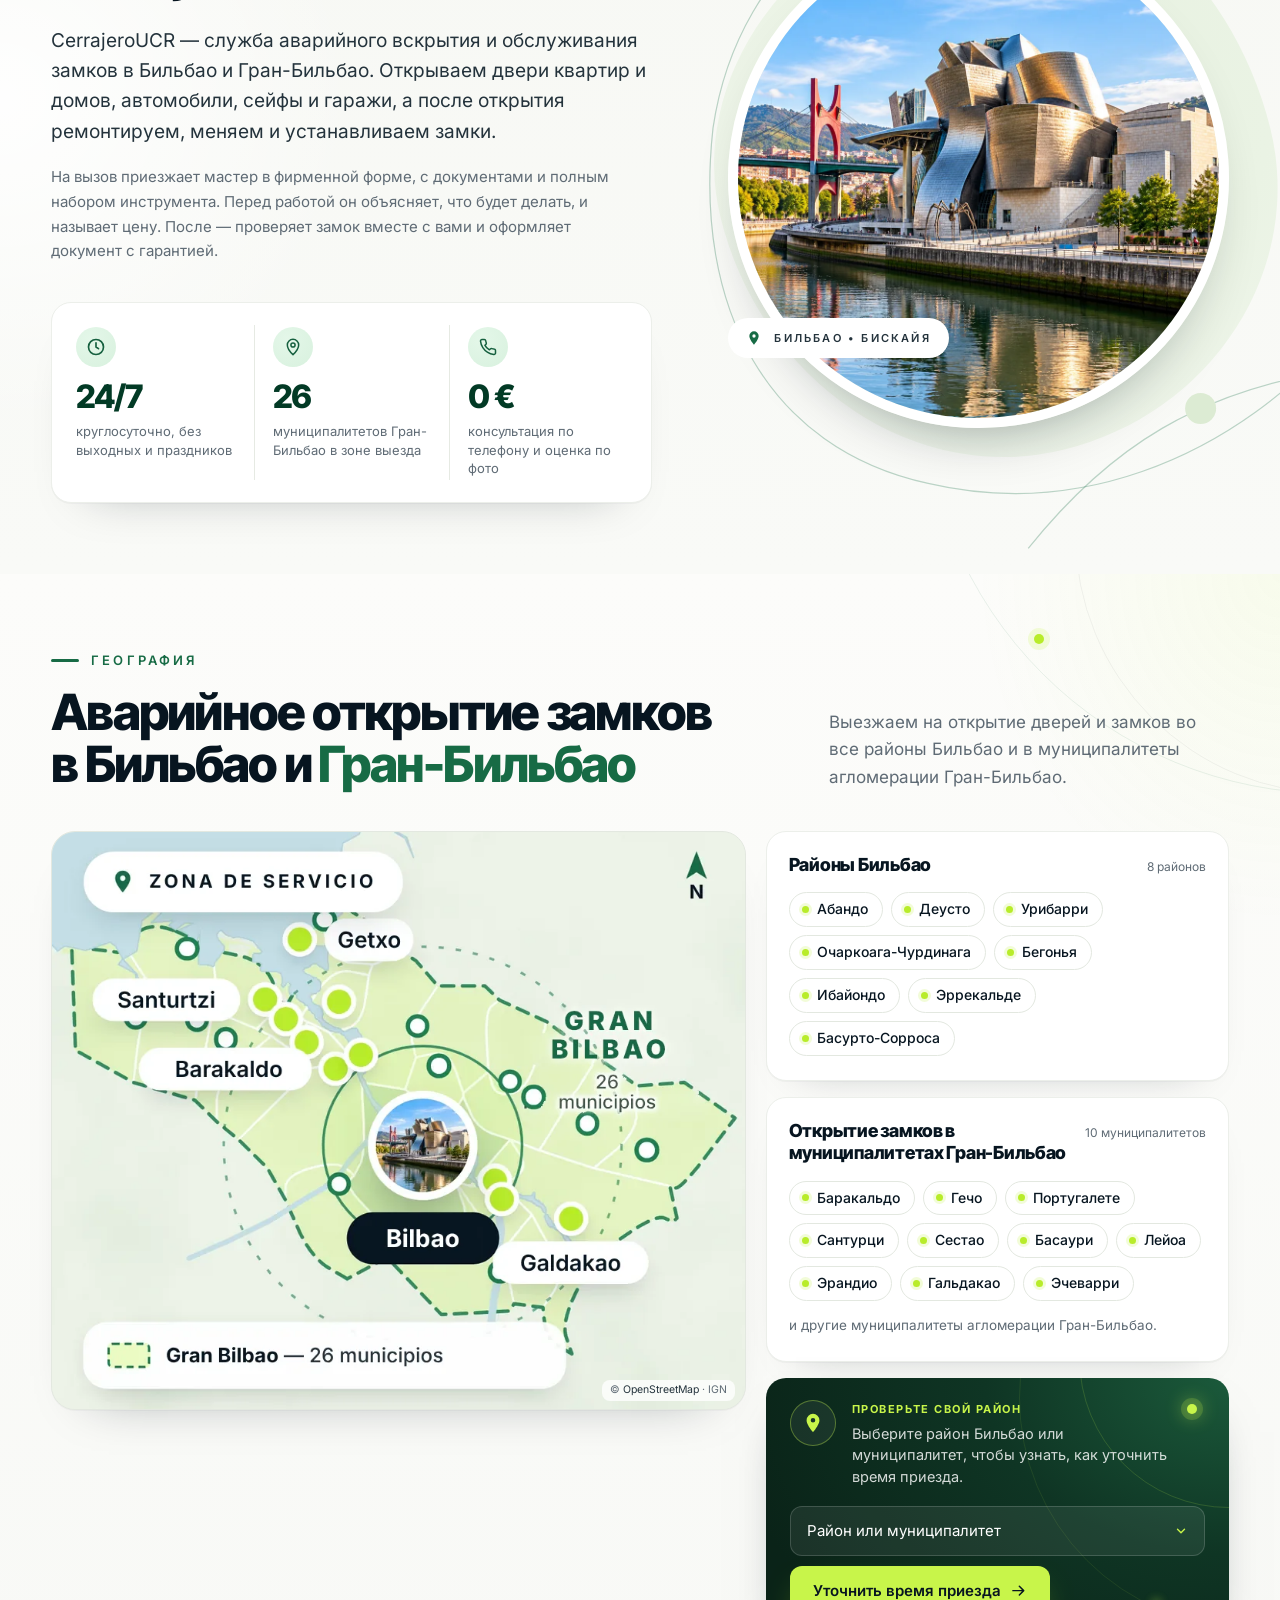
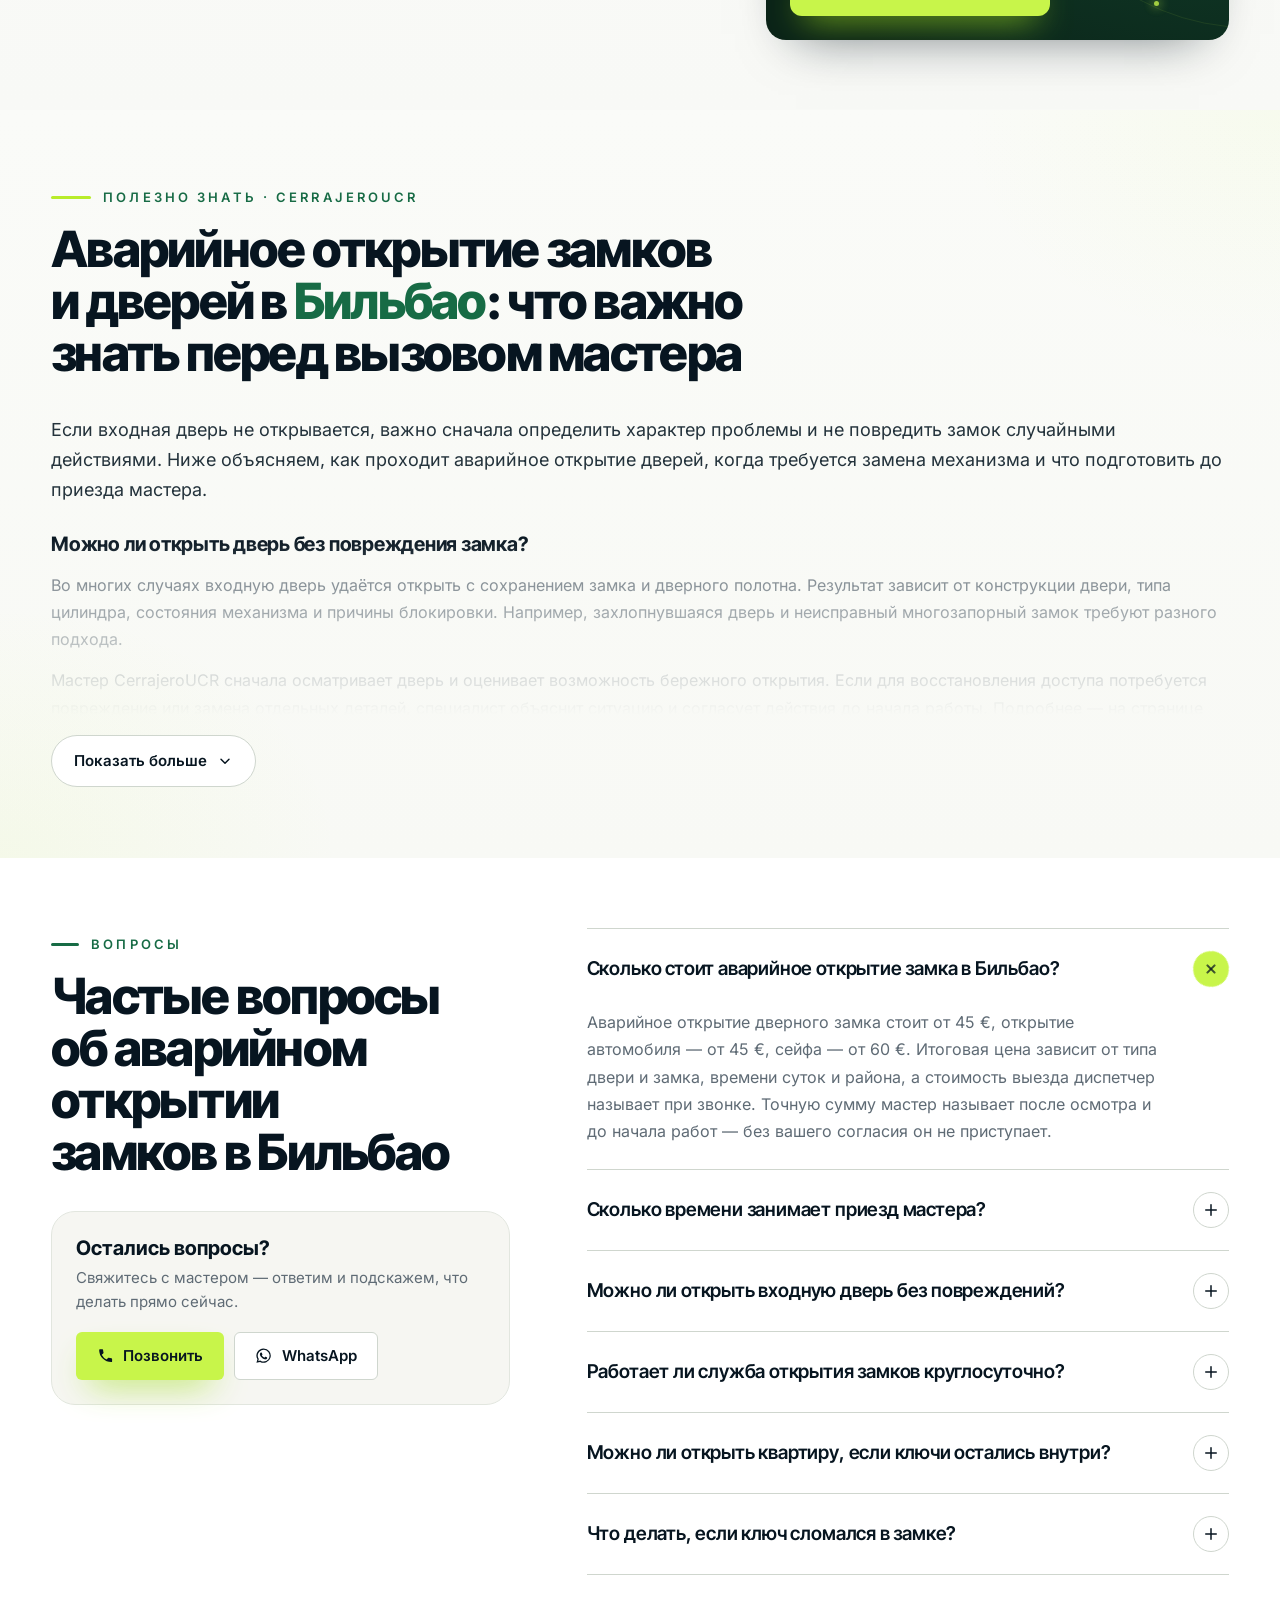
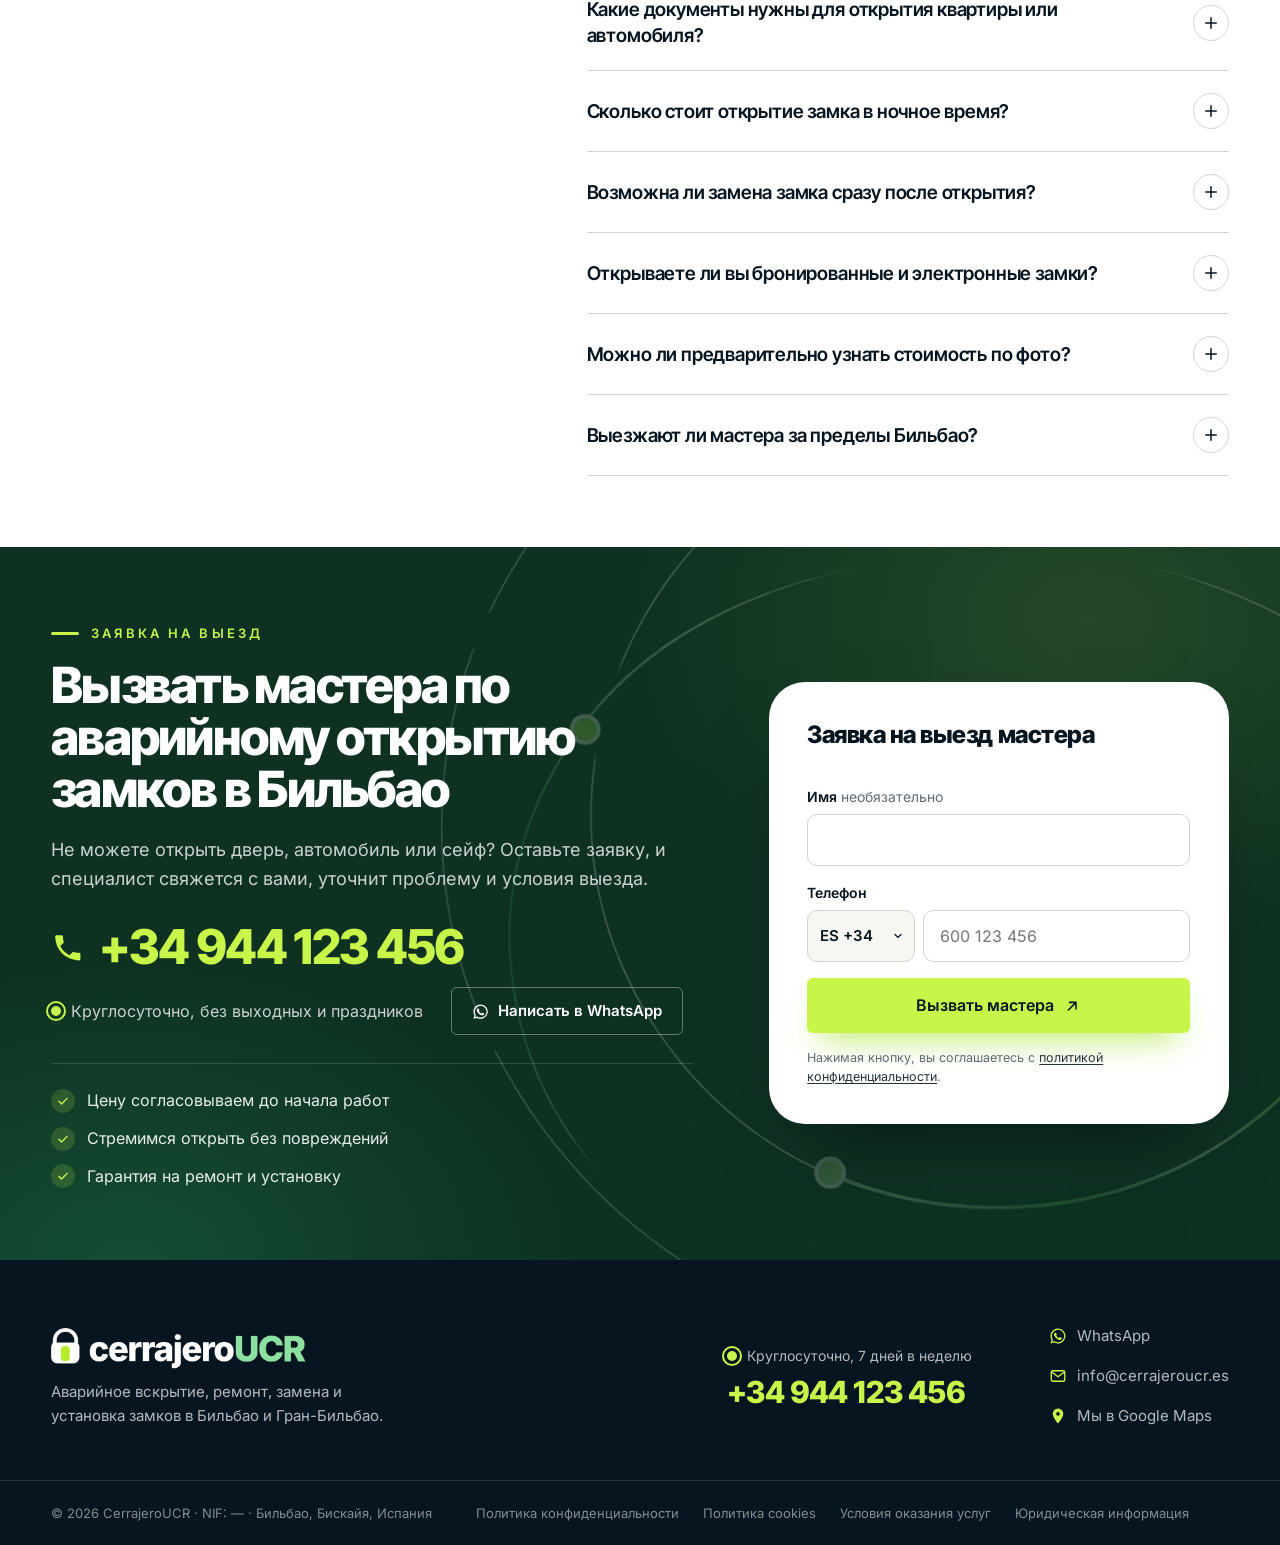
==== commit 203e2d04: "Ребрендинг в CerrajeroUCR + исправление отправки форм при WP Armour - Название CerrajeroUCR во всех " ====
--- a/index.html
+++ b/index.html
@@ -4,15 +4,15 @@
   <meta charset="UTF-8">
   <meta name="viewport" content="width=device-width, initial-scale=1, viewport-fit=cover">
 
-  <!-- TODO: заменить домен cerrajero24.es на реальный во всех мета-тегах, schema.org, robots.txt и sitemap.xml -->
-  <title>Аварийное вскрытие замков в Бильбао 24/7 — Cerrajero24</title>
+  <!-- TODO: заменить домен cerrajeroucr.es на реальный во всех мета-тегах, schema.org, robots.txt и sitemap.xml -->
+  <title>Аварийное вскрытие замков в Бильбао 24/7 — CerrajeroUCR</title>
   <meta name="description" content="Аварийное вскрытие замков в Бильбао и Гран-Бильбао круглосуточно. Открываем двери, автомобили, сейфы и гаражи, меняем и ремонтируем замки. Цена — до начала работ.">
-  <link rel="canonical" href="https://cerrajero24.es/">
+  <link rel="canonical" href="https://cerrajeroucr.es/">
   <meta name="robots" content="index, follow, max-image-preview:large">
   <!-- После перевода: hreflang для испанской версии
-  <link rel="alternate" hreflang="es-ES" href="https://cerrajero24.es/">
-  <link rel="alternate" hreflang="ru-ES" href="https://cerrajero24.es/ru/">
-  <link rel="alternate" hreflang="x-default" href="https://cerrajero24.es/">
+  <link rel="alternate" hreflang="es-ES" href="https://cerrajeroucr.es/">
+  <link rel="alternate" hreflang="ru-ES" href="https://cerrajeroucr.es/ru/">
+  <link rel="alternate" hreflang="x-default" href="https://cerrajeroucr.es/">
   -->
 
   <meta name="geo.region" content="ES-BI">
@@ -22,11 +22,11 @@
 
   <meta property="og:type" content="website">
   <meta property="og:locale" content="ru_RU">
-  <meta property="og:site_name" content="Cerrajero24">
-  <meta property="og:title" content="Аварийное вскрытие замков в Бильбао 24/7 — Cerrajero24">
+  <meta property="og:site_name" content="CerrajeroUCR">
+  <meta property="og:title" content="Аварийное вскрытие замков в Бильбао 24/7 — CerrajeroUCR">
   <meta property="og:description" content="Открываем двери, автомобили, сейфы и гаражи в Бильбао и Гран-Бильбао. Круглосуточно, цена — до начала работ.">
-  <meta property="og:url" content="https://cerrajero24.es/">
-  <meta property="og:image" content="https://cerrajero24.es/img/og-image.jpg">
+  <meta property="og:url" content="https://cerrajeroucr.es/">
+  <meta property="og:image" content="https://cerrajeroucr.es/img/og-image.jpg">
   <meta property="og:image:width" content="1200">
   <meta property="og:image:height" content="630">
   <meta name="twitter:card" content="summary_large_image">
@@ -48,14 +48,14 @@
     "@graph": [
       {
         "@type": "Locksmith",
-        "@id": "https://cerrajero24.es/#business",
-        "name": "Cerrajero24",
-        "url": "https://cerrajero24.es/",
-        "logo": "https://cerrajero24.es/img/logo.png",
-        "image": "https://cerrajero24.es/img/og-image.jpg",
+        "@id": "https://cerrajeroucr.es/#business",
+        "name": "CerrajeroUCR",
+        "url": "https://cerrajeroucr.es/",
+        "logo": "https://cerrajeroucr.es/img/logo.png",
+        "image": "https://cerrajeroucr.es/img/og-image.jpg",
         "description": "Аварийное вскрытие, ремонт, замена и установка замков в Бильбао и Гран-Бильбао. Круглосуточно.",
         "telephone": "+34944123456",
-        "email": "info@cerrajero24.es",
+        "email": "info@cerrajeroucr.es",
         "priceRange": "€€",
         "currenciesAccepted": "EUR",
         "paymentAccepted": "Cash, Credit Card, Bizum",
@@ -101,18 +101,18 @@
       },
       {
         "@type": "WebSite",
-        "@id": "https://cerrajero24.es/#website",
-        "url": "https://cerrajero24.es/",
-        "name": "Cerrajero24",
+        "@id": "https://cerrajeroucr.es/#website",
+        "url": "https://cerrajeroucr.es/",
+        "name": "CerrajeroUCR",
         "inLanguage": "ru"
       },
       {
         "@type": "WebPage",
-        "@id": "https://cerrajero24.es/#webpage",
-        "url": "https://cerrajero24.es/",
-        "name": "Аварийное вскрытие замков в Бильбао 24/7 — Cerrajero24",
-        "isPartOf": { "@id": "https://cerrajero24.es/#website" },
-        "about": { "@id": "https://cerrajero24.es/#business" },
+        "@id": "https://cerrajeroucr.es/#webpage",
+        "url": "https://cerrajeroucr.es/",
+        "name": "Аварийное вскрытие замков в Бильбао 24/7 — CerrajeroUCR",
+        "isPartOf": { "@id": "https://cerrajeroucr.es/#website" },
+        "about": { "@id": "https://cerrajeroucr.es/#business" },
         "inLanguage": "ru"
       }
     ]
@@ -288,8 +288,8 @@
 <!-- ============ HEADER ============ -->
 <header class="header" data-header>
   <div class="container header__inner">
-    <a class="logo" href="./" aria-label="Cerrajero24 — на главную">
-      <img src="img/logo.webp" alt="Cerrajero24" width="715" height="129">
+    <a class="logo" href="./" aria-label="CerrajeroUCR — на главную">
+      <img src="img/logo.webp" alt="CerrajeroUCR" width="806" height="129">
     </a>
 
     <nav class="nav" aria-label="Основное меню">
@@ -365,7 +365,7 @@
         <img class="stage__orbit" src="img/orbit.webp" alt="" aria-hidden="true" width="1184" height="1031">
         <div class="stage__disc" aria-hidden="true"></div>
         <div class="stage__cut">
-          <img class="stage__master" src="img/master.webp" srcset="img/master-640.webp 640w, img/master.webp 1086w" sizes="(max-width: 760px) 70vw, 640px" alt="Мастер Cerrajero24 аккуратно открывает замок входной двери в Бильбао" width="1086" height="1347" fetchpriority="high">
+          <img class="stage__master" src="img/master.webp" srcset="img/master-640.webp 640w, img/master.webp 1086w" sizes="(max-width: 760px) 70vw, 640px" alt="Мастер CerrajeroUCR аккуратно открывает замок входной двери в Бильбао" width="1086" height="1347" fetchpriority="high">
         </div>
         <figure class="stage__bubble stage__bubble--gug" data-parallax="10">
           <img src="img/guggenheim-480.webp" alt="Музей Гуггенхайма и мост Ла-Сальве в Бильбао" width="480" height="480" loading="eager">
@@ -576,7 +576,7 @@
     <div class="why__deco" aria-hidden="true"><i class="why__ring why__ring--a"></i><i class="why__ring why__ring--b"></i><i class="why__spark"></i></div>
     <div class="container">
       <header class="why__head">
-        <p class="kicker kicker--lime"><i aria-hidden="true"></i>Почему выбирают Cerrajero24</p>
+        <p class="kicker kicker--lime"><i aria-hidden="true"></i>Почему выбирают CerrajeroUCR</p>
         <h2 class="h2 why__title" id="why-title">Почему клиенты выбирают <span class="accent">нашу службу открытия замков?</span></h2>
         <p class="why__lead">Помогаем быстро, аккуратно и прозрачно. Работаем по Бильбао и Бискайе, объясняем стоимость заранее и подбираем решение под конкретную ситуацию.</p>
       </header>
@@ -802,7 +802,7 @@
     <div class="container safety">
       <figure class="safety__visual">
         <img class="safety__orbit" src="img/orbit.webp" alt="" aria-hidden="true" width="1184" height="1031" loading="lazy">
-        <img class="safety__photo" src="img/safe-opening.webp" alt="Мастер Cerrajero24 аккуратно открывает электронный сейф" width="800" height="533" loading="lazy">
+        <img class="safety__photo" src="img/safe-opening.webp" alt="Мастер CerrajeroUCR аккуратно открывает электронный сейф" width="800" height="533" loading="lazy">
         <figcaption class="safety__badge"><svg aria-hidden="true"><use href="#i-check"/></svg>Право доступа проверяем на каждом вызове</figcaption>
       </figure>
 
@@ -863,8 +863,8 @@
       </header>
       <div class="rv__links">
         <!-- TODO: ссылки на профиль компании в Google Maps -->
-        <a class="link-arrow" href="https://www.google.com/maps/search/?api=1&amp;query=Cerrajero24" target="_blank" rel="noopener">Все отзывы в Google Maps <svg aria-hidden="true"><use href="#i-arrow"/></svg></a>
-        <a class="link-arrow" href="https://www.google.com/maps/search/?api=1&amp;query=Cerrajero24" target="_blank" rel="noopener">Оставить отзыв <svg aria-hidden="true"><use href="#i-arrow"/></svg></a>
+        <a class="link-arrow" href="https://www.google.com/maps/search/?api=1&amp;query=CerrajeroUCR" target="_blank" rel="noopener">Все отзывы в Google Maps <svg aria-hidden="true"><use href="#i-arrow"/></svg></a>
+        <a class="link-arrow" href="https://www.google.com/maps/search/?api=1&amp;query=CerrajeroUCR" target="_blank" rel="noopener">Оставить отзыв <svg aria-hidden="true"><use href="#i-arrow"/></svg></a>
       </div>
     </div>
 
@@ -925,8 +925,8 @@
     <div class="container about">
       <div class="about__content">
         <p class="kicker"><i aria-hidden="true"></i>О компании</p>
-        <h2 class="h2 about__title" id="about-title">О компании и мастерах Cerrajero24</h2>
-        <p class="lead">Cerrajero24 — служба аварийного вскрытия и обслуживания замков в Бильбао и Гран-Бильбао. Открываем двери квартир и домов, автомобили, сейфы и гаражи, а после открытия ремонтируем, меняем и устанавливаем замки.</p>
+        <h2 class="h2 about__title" id="about-title">О компании и мастерах CerrajeroUCR</h2>
+        <p class="lead">CerrajeroUCR — служба аварийного вскрытия и обслуживания замков в Бильбао и Гран-Бильбао. Открываем двери квартир и домов, автомобили, сейфы и гаражи, а после открытия ремонтируем, меняем и устанавливаем замки.</p>
         <p class="about__text">На вызов приезжает мастер в фирменной форме, с документами и полным набором инструмента. Перед работой он объясняет, что будет делать, и называет цену. После — проверяет замок вместе с вами и оформляет документ с гарантией.</p>
 
         <!-- TODO: добавить подтверждённые цифры — годы работы, число мастеров, выполненных заказов, среднее время приезда -->
@@ -968,7 +968,7 @@
         <figure class="areas__map">
           <picture>
             <source media="(max-width: 760px)" srcset="img/map-gran-bilbao-m.webp">
-            <img class="areas__img" src="img/map-gran-bilbao-900.webp" srcset="img/map-gran-bilbao-900.webp 900w, img/map-gran-bilbao.webp 1800w" sizes="(max-width: 1240px) 100vw, 60vw" width="1800" height="1500" loading="lazy" alt="Карта зоны выезда Cerrajero24: Бильбао и 26 муниципалитетов Гран-Бильбао — Гечо, Сантурци, Португалете, Сестао, Баракальдо, Лейоа, Эрандио, Басаури, Гальдакао и другие">
+            <img class="areas__img" src="img/map-gran-bilbao-900.webp" srcset="img/map-gran-bilbao-900.webp 900w, img/map-gran-bilbao.webp 1800w" sizes="(max-width: 1240px) 100vw, 60vw" width="1800" height="1500" loading="lazy" alt="Карта зоны выезда CerrajeroUCR: Бильбао и 26 муниципалитетов Гран-Бильбао — Гечо, Сантурци, Португалете, Сестао, Баракальдо, Лейоа, Эрандио, Басаури, Гальдакао и другие">
           </picture>
           <figcaption class="areas__credit">© <a href="https://www.openstreetmap.org/copyright" target="_blank" rel="noopener">OpenStreetMap</a> · IGN</figcaption>
         </figure>
@@ -1036,7 +1036,7 @@
   <section class="section longread-sec" id="guide" aria-labelledby="guide-title">
     <div class="container longread" data-more>
       <header class="longread__head">
-        <p class="kicker kicker--lime"><i aria-hidden="true"></i>Полезно знать · Cerrajero24</p>
+        <p class="kicker kicker--lime"><i aria-hidden="true"></i>Полезно знать · CerrajeroUCR</p>
         <h2 class="h2 longread__title" id="guide-title">Аварийное открытие замков и дверей в&nbsp;<span class="accent">Бильбао</span>: что важно знать перед вызовом мастера</h2>
       </header>
       <div class="longread__main">
@@ -1044,7 +1044,7 @@
           <p class="longread__lead">Если входная дверь не открывается, важно сначала определить характер проблемы и не повредить замок случайными действиями. Ниже объясняем, как проходит аварийное открытие дверей, когда требуется замена механизма и что подготовить до приезда мастера.</p>
           <h3 id="guide-1">Можно ли открыть дверь без повреждения замка?</h3>
           <p>Во многих случаях входную дверь удаётся открыть с сохранением замка и дверного полотна. Результат зависит от конструкции двери, типа цилиндра, состояния механизма и причины блокировки. Например, захлопнувшаяся дверь и неисправный многозапорный замок требуют разного подхода.</p>
-          <p>Мастер Cerrajero24 сначала осматривает дверь и оценивает возможность бережного открытия. Если для восстановления доступа потребуется повреждение или замена отдельных деталей, специалист объяснит ситуацию и согласует действия до начала работы. Подробнее — на странице <a href="servicios/apertura-de-puertas/">аварийного открытия дверей</a>.</p>
+          <p>Мастер CerrajeroUCR сначала осматривает дверь и оценивает возможность бережного открытия. Если для восстановления доступа потребуется повреждение или замена отдельных деталей, специалист объяснит ситуацию и согласует действия до начала работы. Подробнее — на странице <a href="servicios/apertura-de-puertas/">аварийного открытия дверей</a>.</p>
           <h3 id="guide-2">Что делать, если заклинило входную дверь?</h3>
           <p>Не стоит резко проворачивать ключ, ударять по замку или пытаться вскрыть дверь подручными предметами. Это может усугубить неисправность, повредить цилиндр и увеличить стоимость последующего ремонта. Проверьте, не мешает ли закрытию перекос полотна и есть ли признаки повреждения ключа.</p>
           <p>Если механизм по-прежнему не работает, свяжитесь с мастером. Сообщите, поворачивается ли ключ, открывается ли ручка и какой замок установлен. По этим сведениям специалист сможет предварительно оценить сложность вызова. Если причина в износе механизма, поможет <a href="servicios/reparacion-de-cerraduras/">ремонт дверного замка</a>.</p>
@@ -1188,7 +1188,7 @@
 <footer class="footer" id="contacts">
   <div class="container footer__grid">
     <div class="footer__brand">
-      <a class="logo logo--light" href="./" aria-label="Cerrajero24 — на главную"><img src="img/logo-light.png" alt="Cerrajero24" width="715" height="129"></a>
+      <a class="logo logo--light" href="./" aria-label="CerrajeroUCR — на главную"><img src="img/logo-light.png" alt="CerrajeroUCR" width="806" height="129"></a>
       <p>Аварийное вскрытие, ремонт, замена и установка замков в Бильбао и Гран-Бильбао.</p>
     </div>
 
@@ -1200,13 +1200,13 @@
     <!-- TODO: реальные контакты, реквизиты (NIF/CIF) и ссылка на профиль в Google Maps -->
     <ul class="footer__contacts" role="list">
       <li><a href="https://wa.me/34944123456" target="_blank" rel="noopener"><svg aria-hidden="true"><use href="#i-wa"/></svg>WhatsApp</a></li>
-      <li><a href="mailto:info@cerrajero24.es"><svg aria-hidden="true"><use href="#i-mail"/></svg>info@cerrajero24.es</a></li>
-      <li><a href="https://www.google.com/maps/search/?api=1&amp;query=Cerrajero24" target="_blank" rel="noopener"><svg aria-hidden="true"><use href="#i-pin"/></svg>Мы в Google Maps</a></li>
+      <li><a href="mailto:info@cerrajeroucr.es"><svg aria-hidden="true"><use href="#i-mail"/></svg>info@cerrajeroucr.es</a></li>
+      <li><a href="https://www.google.com/maps/search/?api=1&amp;query=CerrajeroUCR" target="_blank" rel="noopener"><svg aria-hidden="true"><use href="#i-pin"/></svg>Мы в Google Maps</a></li>
     </ul>
   </div>
 
   <div class="container footer__bottom">
-    <p>© <span data-year>2026</span> Cerrajero24 · NIF: — · Бильбао, Бискайя, Испания</p>
+    <p>© <span data-year>2026</span> CerrajeroUCR · NIF: — · Бильбао, Бискайя, Испания</p>
     <ul role="list">
       <li><a href="politica-de-privacidad/">Политика конфиденциальности</a></li>
       <li><a href="politica-de-cookies/">Политика cookies</a></li>
--- a/css/style.css
+++ b/css/style.css
@@ -1,5 +1,5 @@
 /* =========================================================
-   Cerrajero24 — главная
+   CerrajeroUCR — главная
    ========================================================= */
 
 /* ---------- Fonts (self-hosted, variable) ---------- */
@@ -377,6 +377,7 @@
 .stage__photo {
   position: absolute; left: 0; top: calc(var(--D) * .08); width: var(--D); height: var(--D);
   object-fit: cover; object-position: 92% 50%;
+  border-radius: 50%; /* без «окна» над кругом, которое маска оставляет для головы вырезанного мастера */
 }
 .stage__master {
   position: absolute; left: calc(var(--D) * .02); top: calc(var(--D) * .02);
